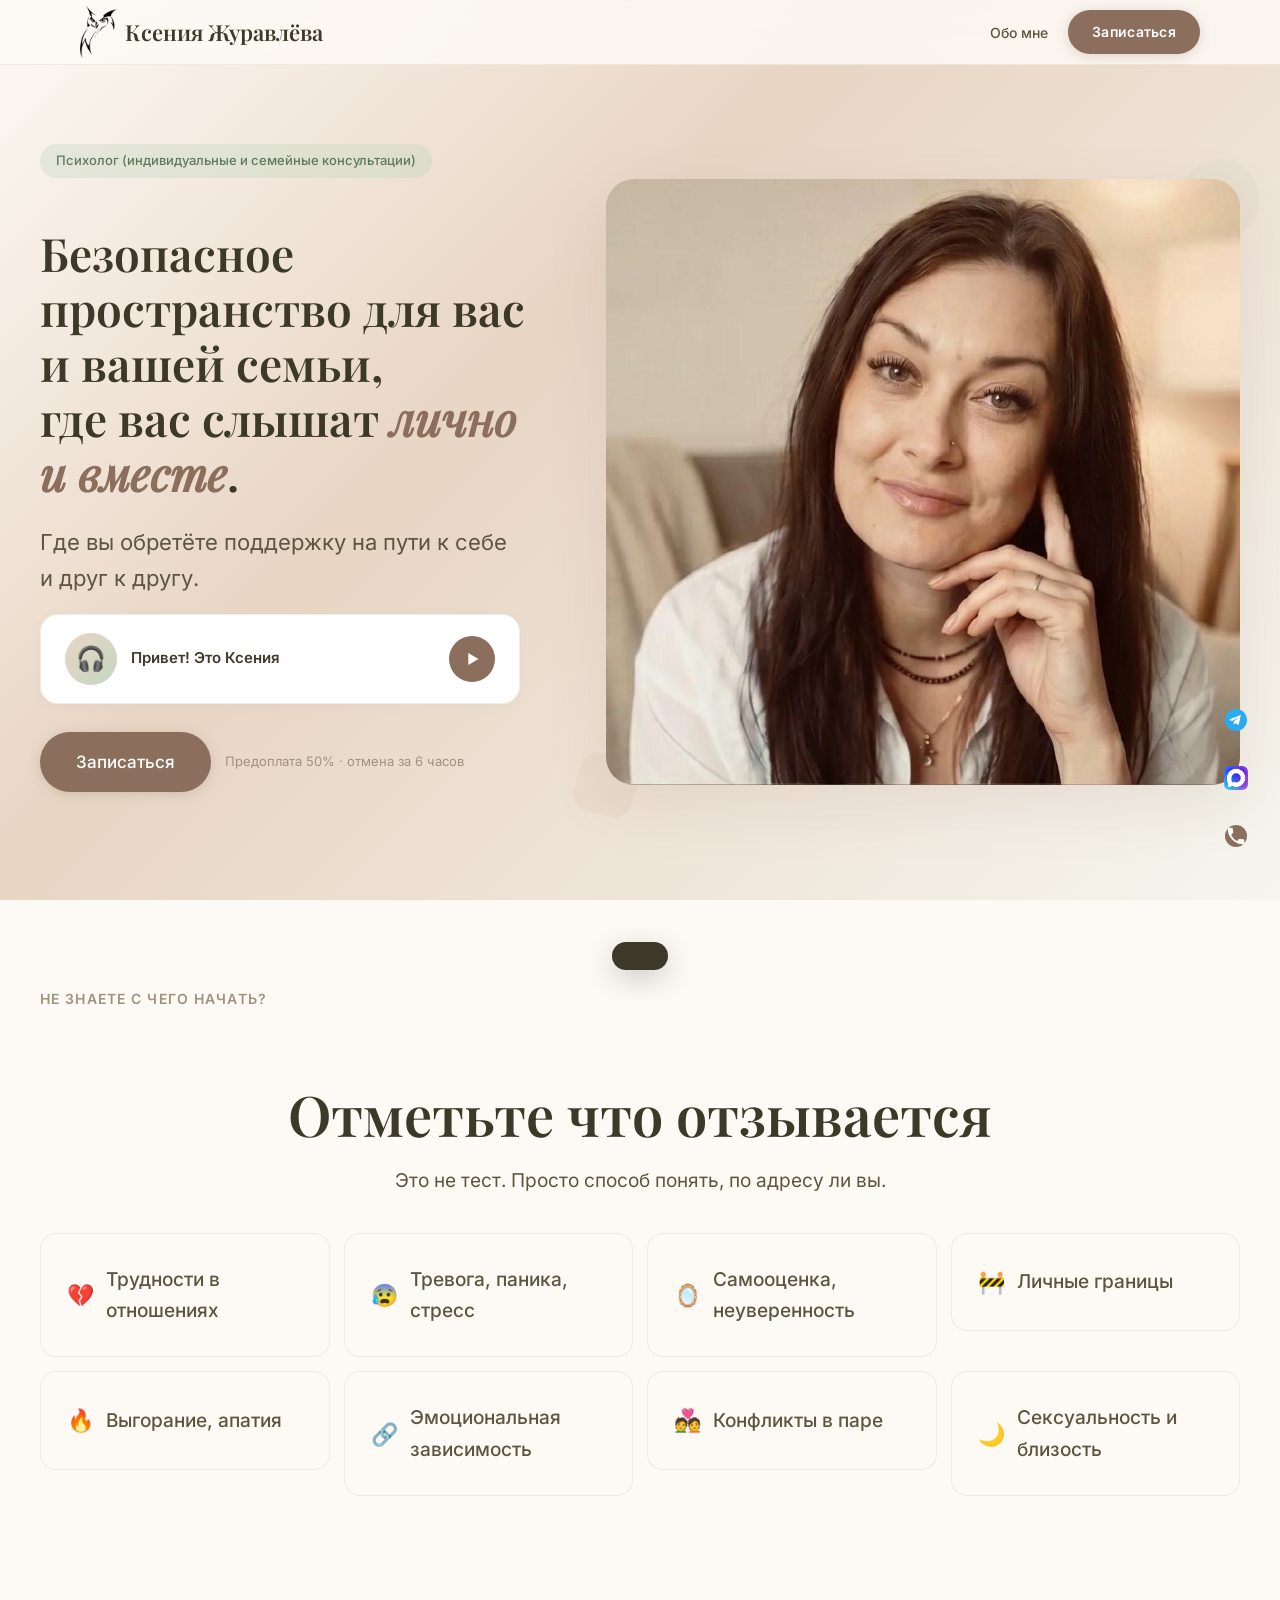
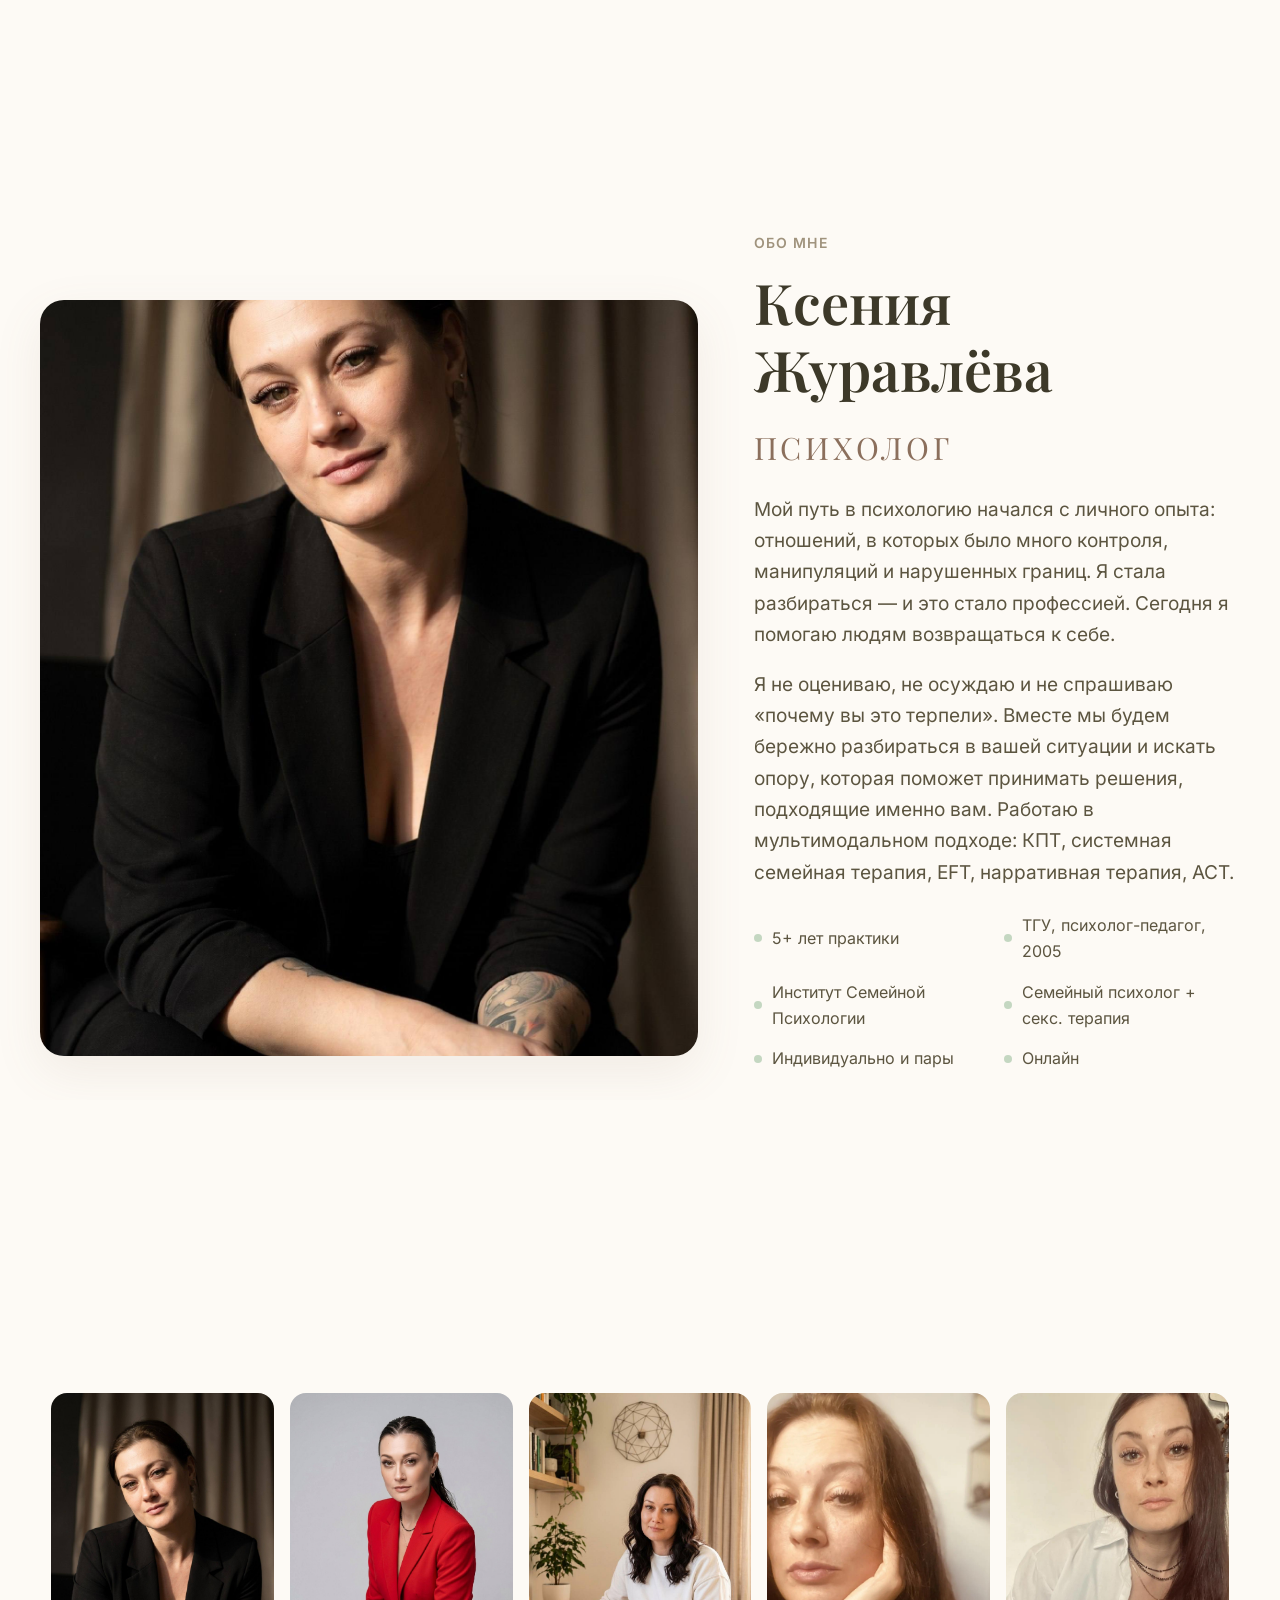
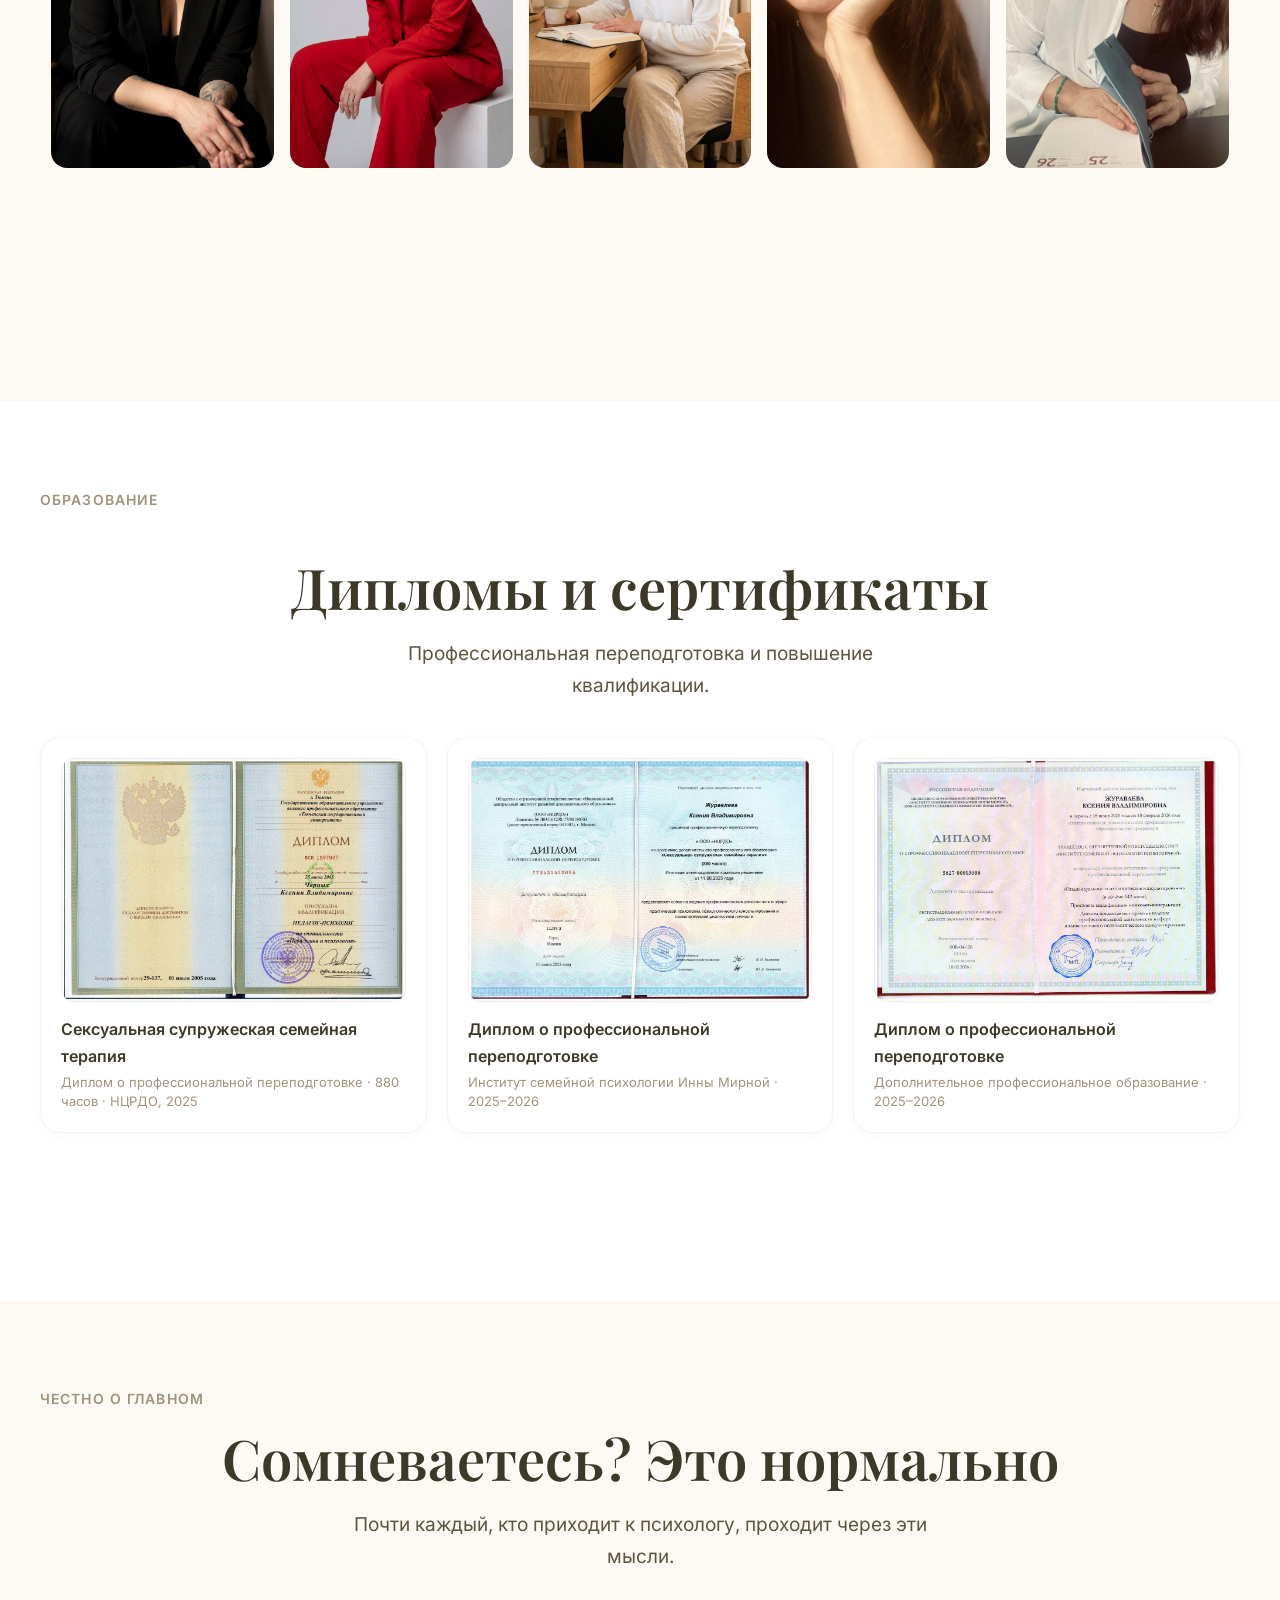
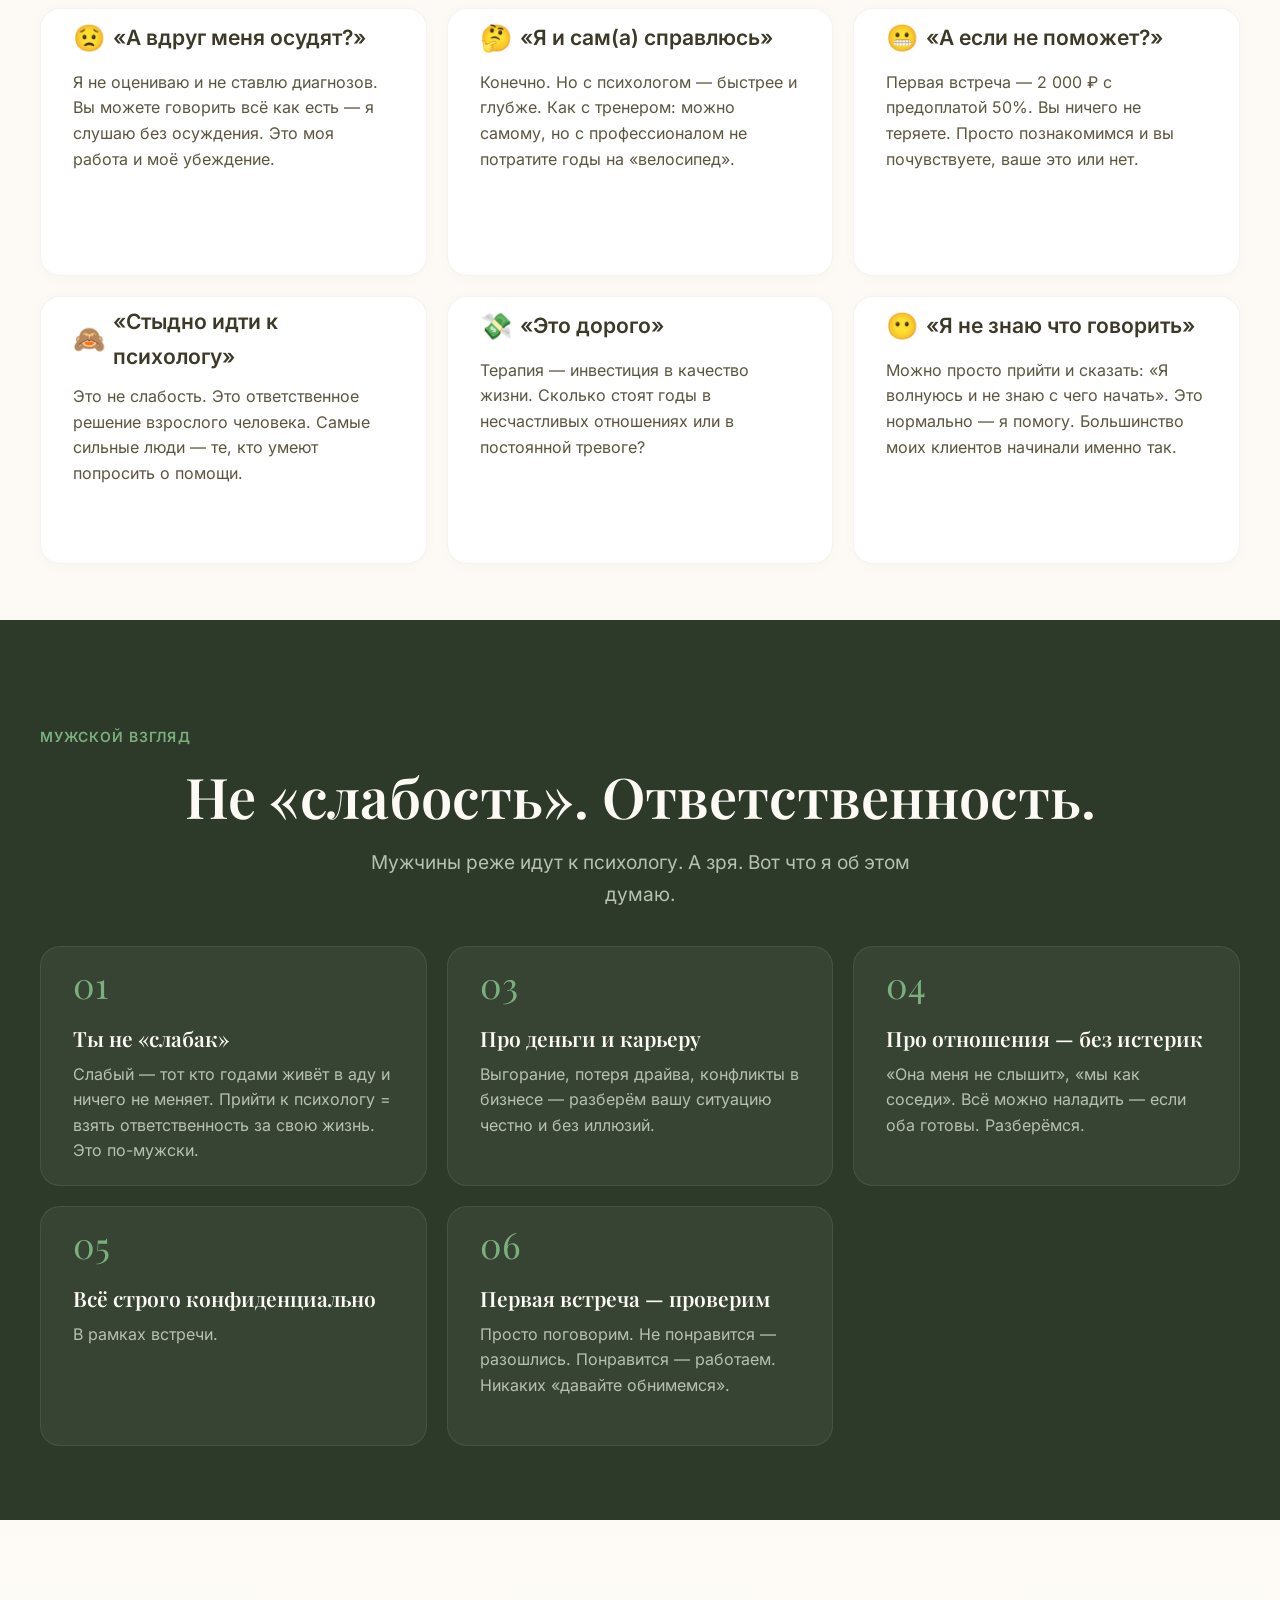
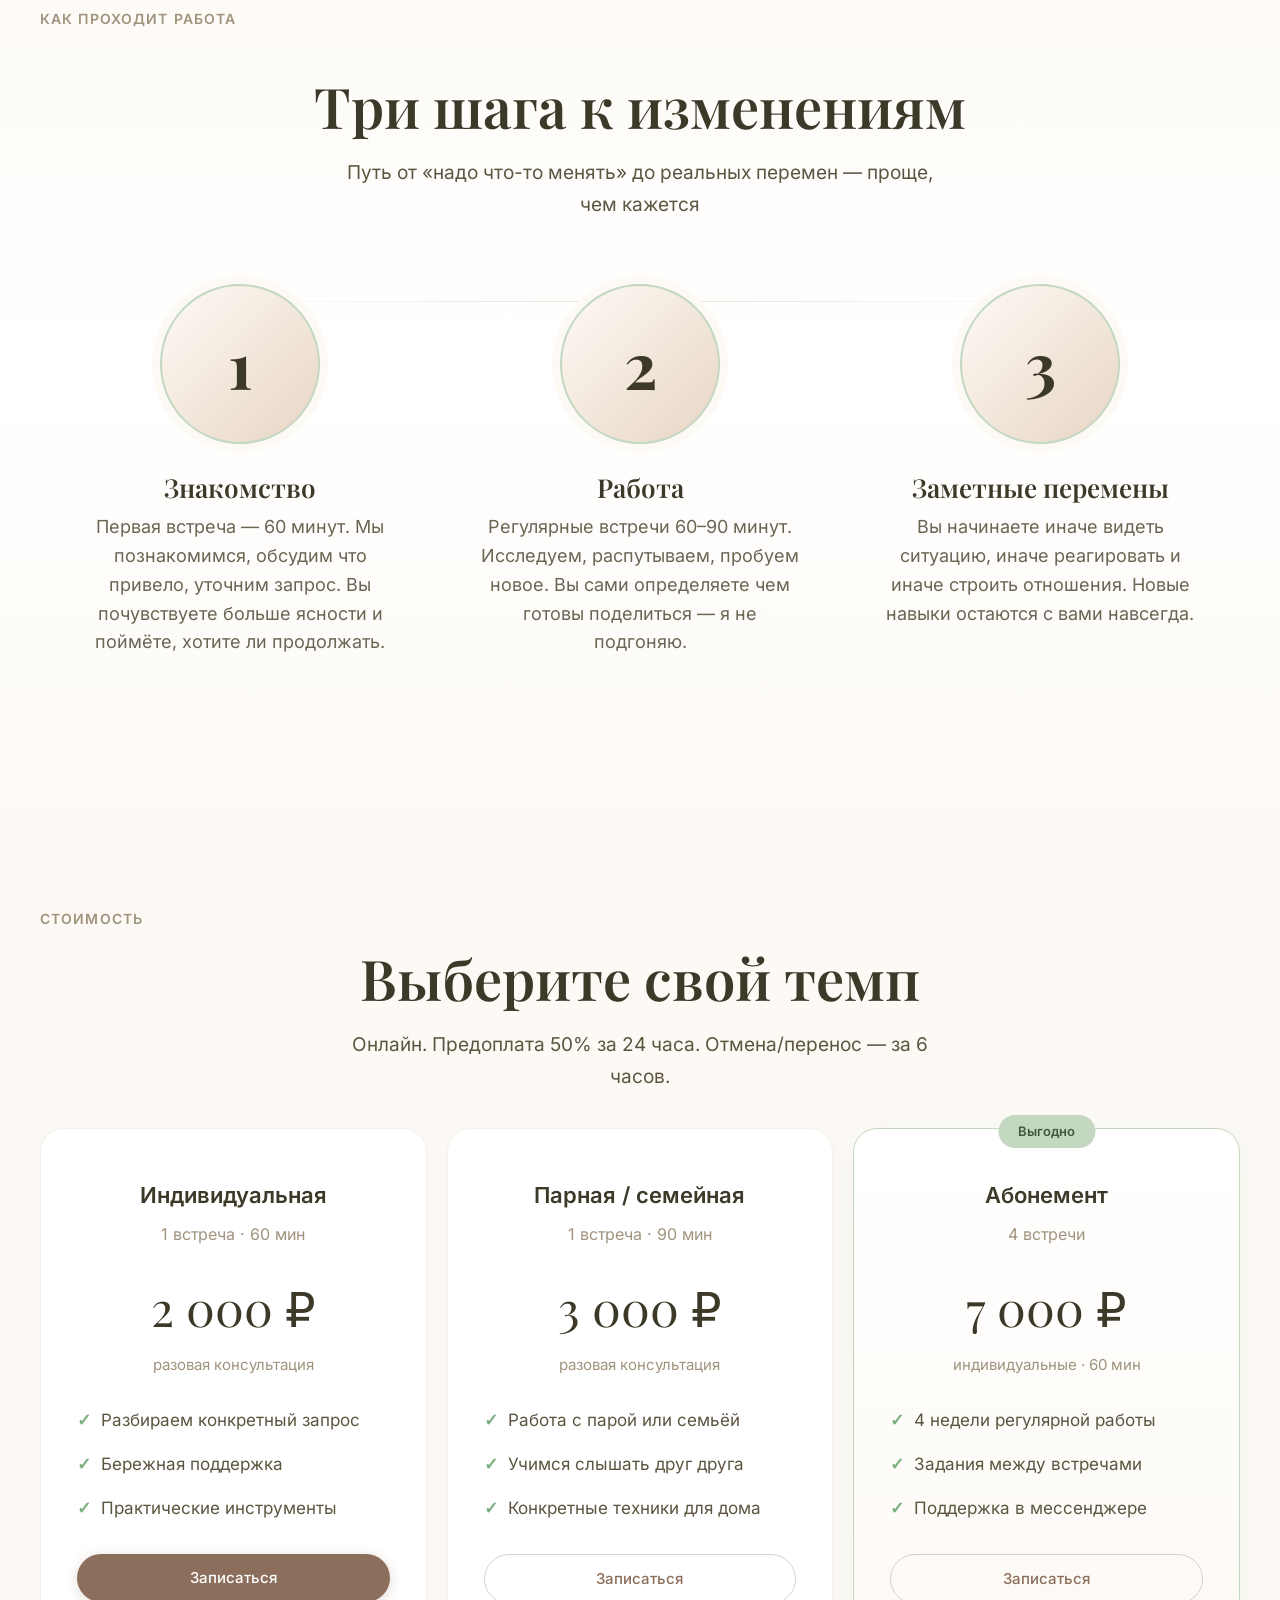
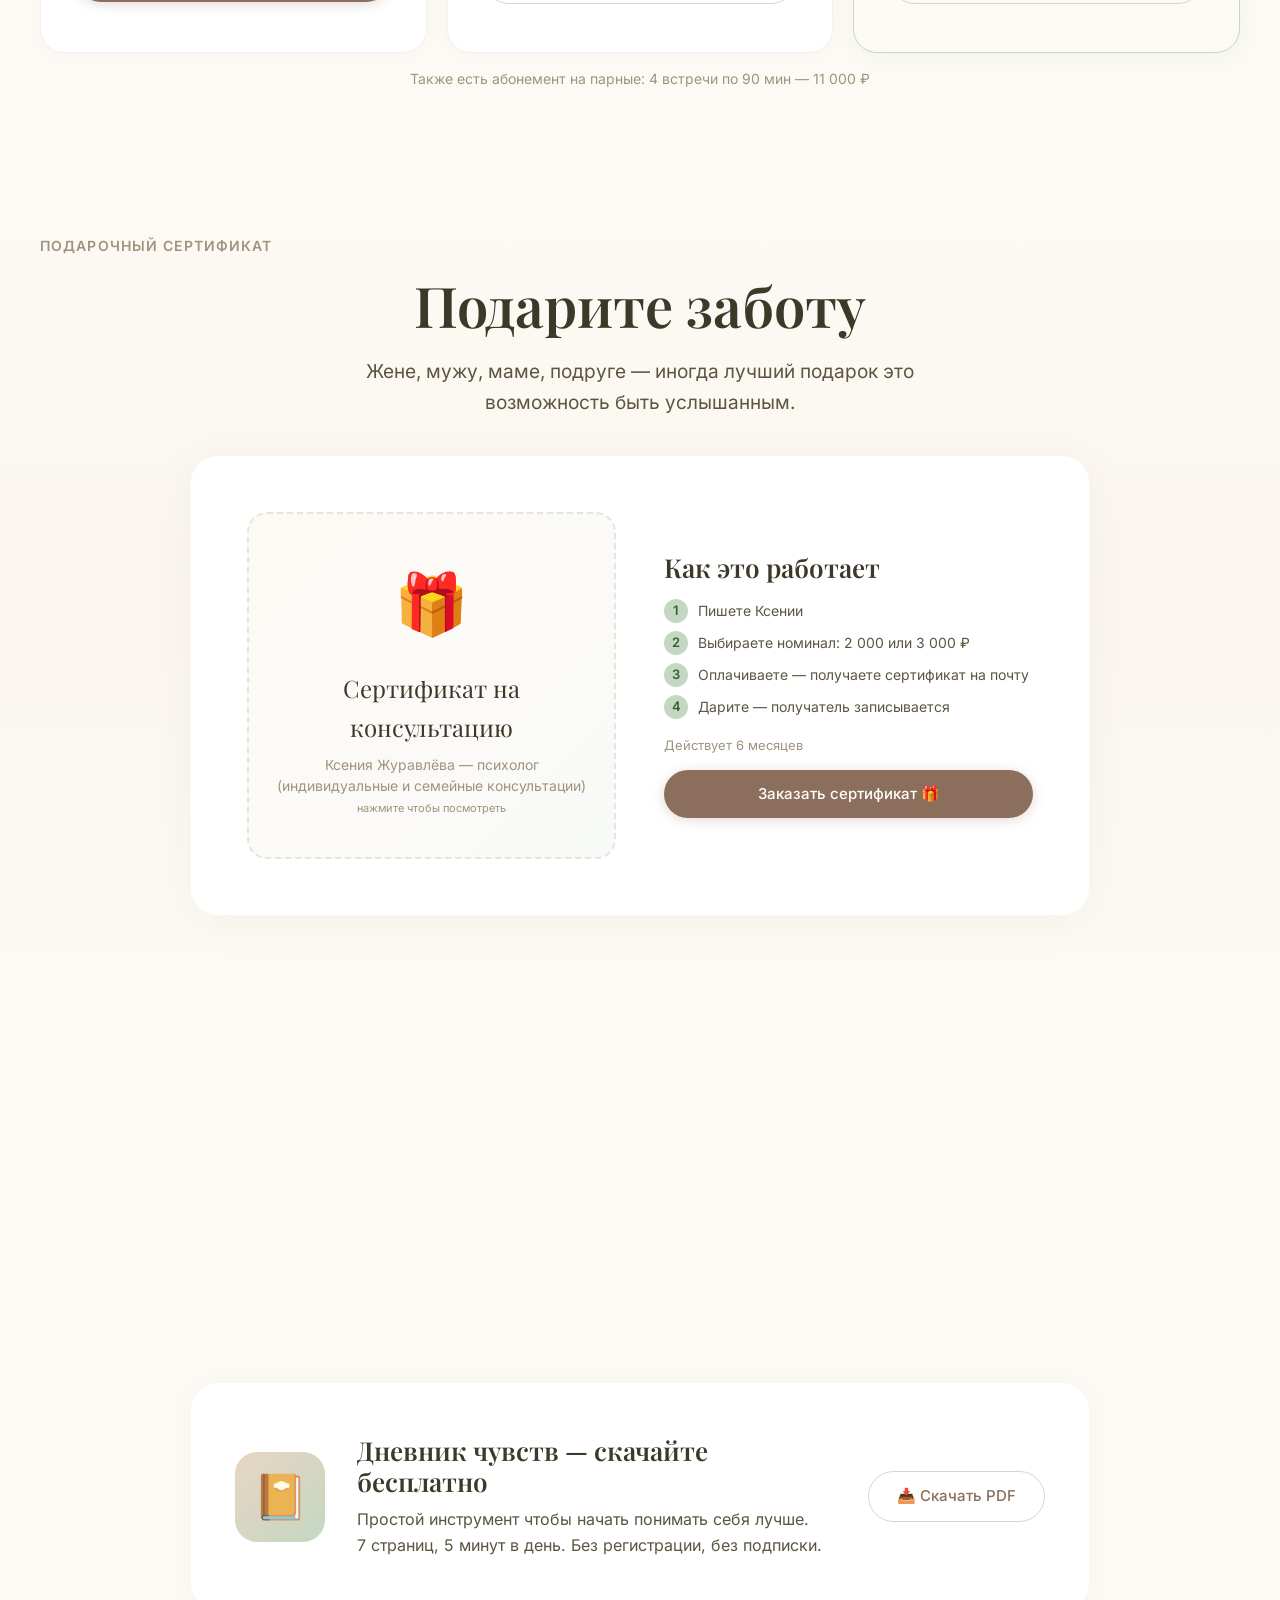
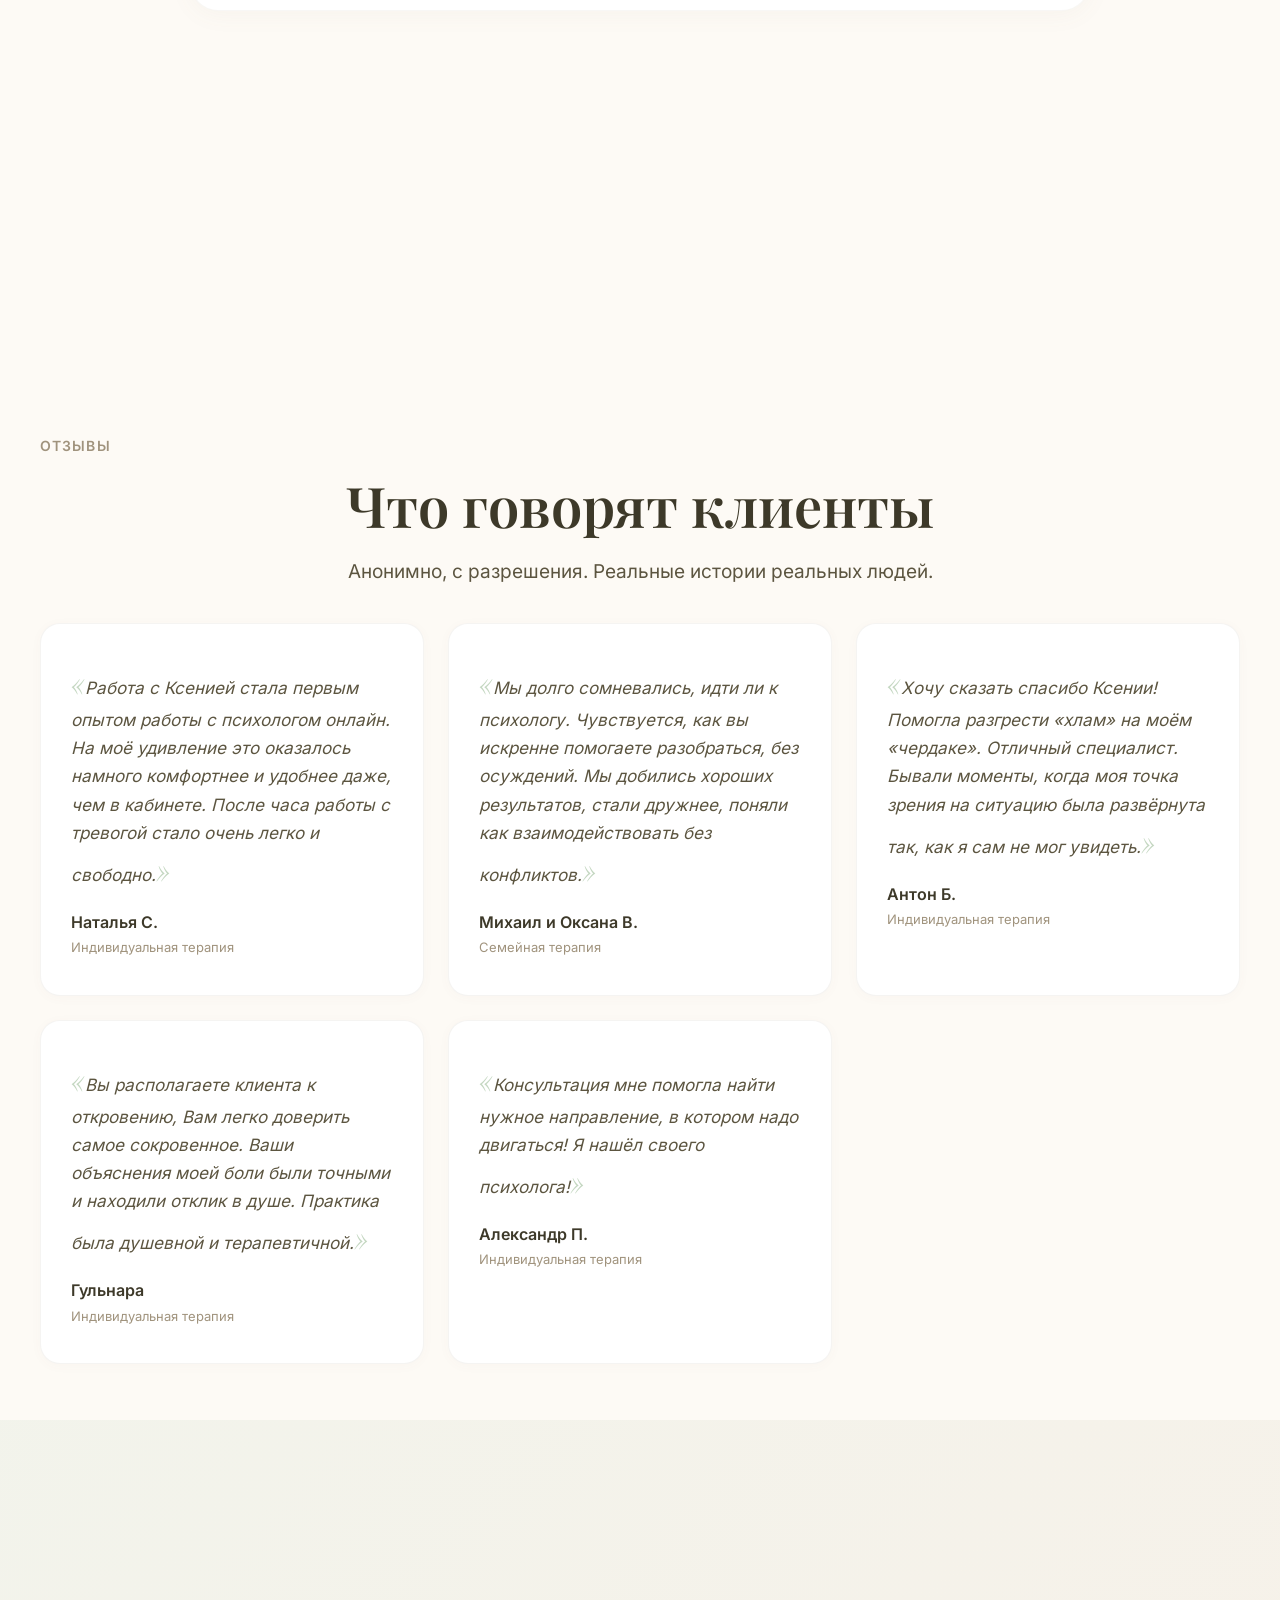
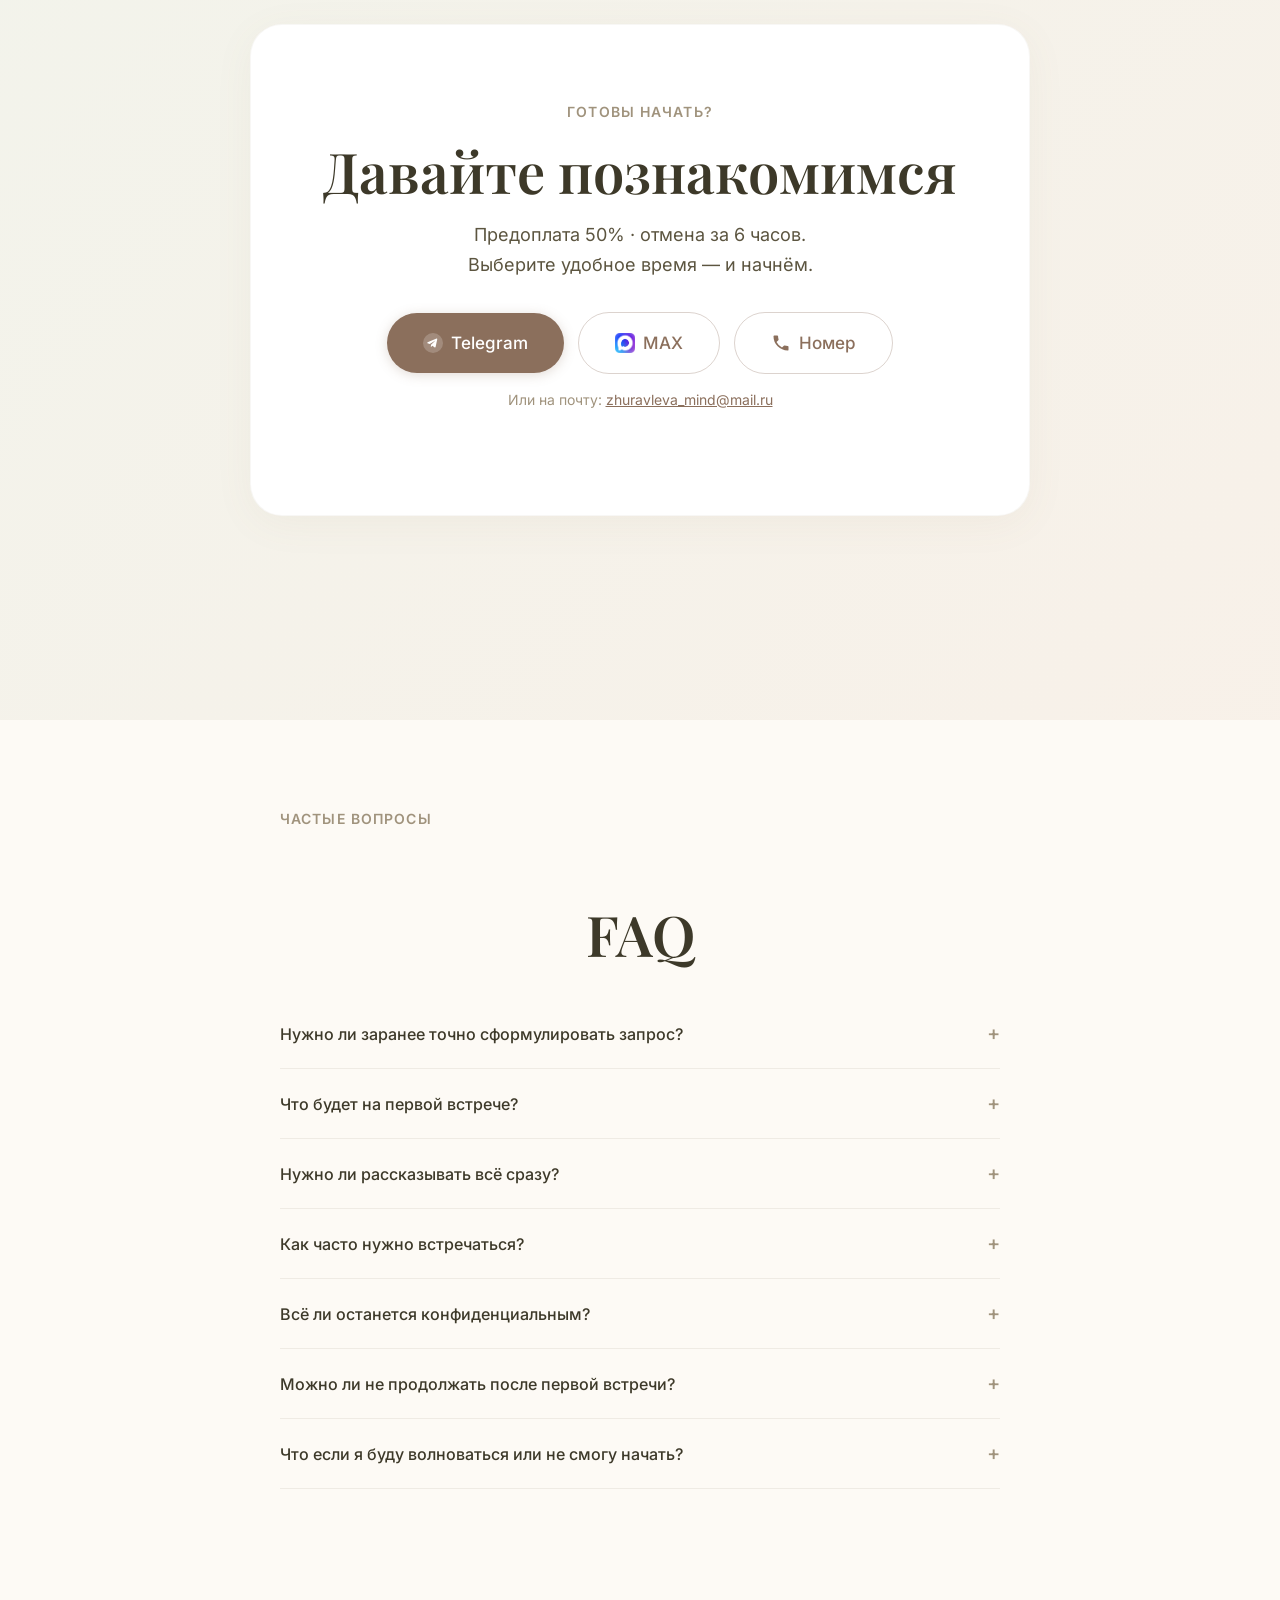
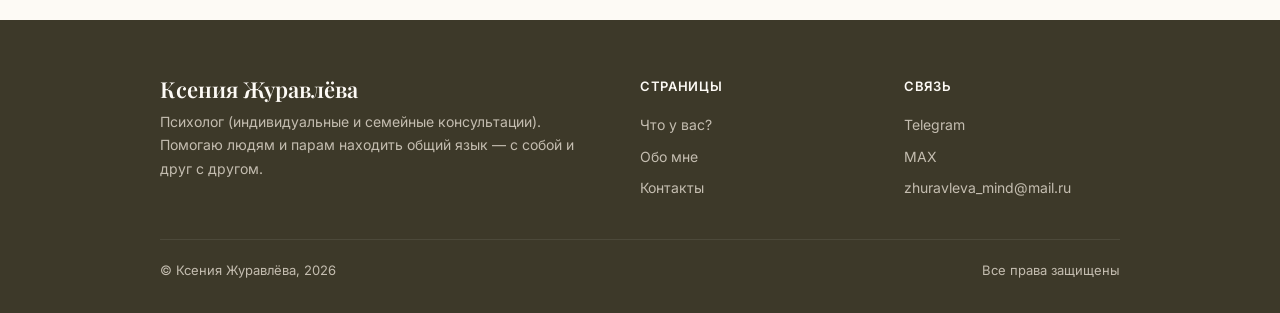
==== index.html @ eb0f3cd0 "Мобилка: кнопки «Отметьте что отзывается» крупнее Co-Authored-By: Claude <noreply@anthropic.com>" ====
<!DOCTYPE html>
<html lang="ru">
<head>
<meta charset="UTF-8">
<meta name="viewport" content="width=device-width, initial-scale=1.0">
<meta http-equiv="Cache-Control" content="no-cache, no-store, must-revalidate">
<title>Ксения Журавлёва — психолог (индивидуальные и семейные консультации)</title>
<meta name="description" content="Психолог Ксения Журавлёва. Индивидуальные и семейные консультации онлайн: отношения, тревога, самооценка, выгорание. Первая встреча — 2 000 ₽.">
<link rel="icon" type="image/png" href="ksusha-logo.png">
<meta property="og:type" content="website">
<meta property="og:title" content="Ксения Журавлёва — психолог (индивидуальные и семейные консультации)">
<meta property="og:description" content="Безопасное пространство для вас и вашей семьи. Индивидуальные и семейные консультации онлайн.">
<meta property="og:image" content="https://ксенияжуравлёва.рф/ksusha-hero.jpg">
<meta property="og:url" content="https://ксенияжуравлёва.рф/">
<meta property="og:locale" content="ru_RU">
<link href="fonts/fonts-local.css" rel="stylesheet">
<style>
  *,*::before,*::after{box-sizing:border-box;margin:0;padding:0}
  html{scroll-behavior:smooth;scroll-snap-type:y mandatory}
  body{font-family:'Inter',-apple-system,sans-serif;font-weight:400;font-size:17px;line-height:1.65;color:#3D3929;background:#FDFAF5;-webkit-font-smoothing:antialiased}
  h1,h2,h3,.serif{font-family:'Playfair Display',Georgia,serif;font-weight:600;line-height:1.2}

  /* PALETTE: Cream #FDFAF5 | Sage #C4D7C1 | Peach #E8D5C4 | Clay #A0937D | Terracotta #8B6F5C | Ink #3D3929 */

  nav{position:fixed;top:0;left:0;right:0;z-index:100;background:rgba(253,250,245,0.85);backdrop-filter:blur(12px);border-bottom:1px solid rgba(160,147,125,0.15);padding:0 24px}
  .nav-inner{max-width:1120px;margin:0 auto;display:flex;align-items:center;height:64px}
  .nav-logo{font-family:'Playfair Display',serif;font-size:22px;font-weight:600;color:#3D3929;text-decoration:none;display:flex;align-items:center;gap:8px;flex-shrink:0}
  .nav-logo svg{width:26px;height:26px;flex-shrink:0}
  .nav-right{display:flex;align-items:center;gap:20px;margin-left:auto}
  .nav-links{display:flex;gap:20px;list-style:none;align-items:center}
  .nav-links a{text-decoration:none;color:#5C5540;font-size:14px;font-weight:450;transition:color 0.2s}
  .nav-links a:hover{color:#8B6F5C}
  .nav-links a.btn{color:#fff}.nav-links a.btn:hover{color:#fff}
  .burger{display:none;flex-direction:column;gap:5px;cursor:pointer;z-index:101;background:none;border:none;padding:8px}
  .burger span{display:block;width:24px;height:2px;background:#3D3929;border-radius:2px;transition:all 0.3s}
  .burger.active span:nth-child(1){transform:rotate(45deg) translate(5px,5px)}
  .burger.active span:nth-child(2){opacity:0}
  .burger.active span:nth-child(3){transform:rotate(-45deg) translate(5px,-5px)}

  .btn{display:inline-flex;align-items:center;justify-content:center;padding:12px 28px;border-radius:999px;font-family:'Inter',sans-serif;font-size:15px;font-weight:500;text-decoration:none;cursor:pointer;transition:all 0.25s;border:none;white-space:nowrap}
  .btn-primary{background:#8B6F5C;color:#fff;box-shadow:0 2px 12px rgba(139,111,92,0.25)}
  .btn-primary:hover{background:#7A5F4D;transform:translateY(-1px);box-shadow:0 4px 20px rgba(139,111,92,0.35)}
  .btn-outline{background:transparent;color:#8B6F5C;border:1.5px solid rgba(139,111,92,0.3)}
  .btn-outline:hover{background:rgba(139,111,92,0.06);border-color:#8B6F5C}
  .btn-large{padding:16px 36px;font-size:17px;border-radius:999px}

  /* === EVERY SECTION = FULL SCREEN === */
  section{height:100vh;padding:48px 40px;display:flex;flex-direction:column;justify-content:center;overflow:hidden;scroll-snap-align:start}
  .section--top{justify-content:flex-start;padding-top:80px}
  .container{max-width:1200px;margin:0 auto;width:100%}
  .section-label{display:inline-block;font-size:14px;font-weight:600;text-transform:uppercase;letter-spacing:0.08em;color:#A0937D;margin-bottom:14px}
  .section-title{font-size:clamp(34px,6vw,56px);color:#3D3929;margin-bottom:18px}
  .section-subtitle{font-size:19px;color:#5C5540;max-width:600px;margin-bottom:36px}

  /* секции с шапкой сверху потоком, как «Мужской взгляд» */
  .men-layout{height:auto;min-height:100vh;justify-content:flex-start;padding:84px 40px 56px}
  .gallery-section{height:auto;min-height:100vh;padding:88px 0 28px}

  /* === HERO === */
  .hero{height:100vh;display:flex;align-items:center;padding-top:64px;padding-bottom:0;background:linear-gradient(135deg,#FDFAF5 0%,#E8D5C4 40%,#C4D7C120 100%)}
  .hero .container{display:grid;grid-template-columns:0.9fr 1.1fr;column-gap:48px;align-items:center}
  .hero-text{grid-column:1;grid-row:1}
  .hero-image{grid-column:2;grid-row:1/span 2}
  .hero-bottom{grid-column:1;grid-row:2}
  .hero-badge{display:inline-block;position:relative;top:-28px;padding:6px 16px;background:rgba(196,215,193,0.4);border-radius:999px;font-size:13px;font-weight:500;color:#5C7A5E;margin-bottom:20px}
  .hero h1{font-size:clamp(30px,4.2vw,46px);color:#3D3929;margin-bottom:24px}
  .hero h1 em{font-style:italic;color:#8B6F5C}
  .hero p.subtitle{font-size:22px;color:#5C5540;margin-bottom:18px;max-width:500px;line-height:1.6}

  /* VOICE */
  .voice-block{display:flex;align-items:center;gap:14px;margin-bottom:28px;padding:18px 24px;background:#fff;border-radius:18px;border:1px solid rgba(160,147,125,0.15);box-shadow:0 2px 12px rgba(139,111,92,0.04);max-width:480px;cursor:pointer;transition:all 0.25s}
  .voice-block:hover{box-shadow:0 6px 24px rgba(139,111,92,0.10)}
  .voice-block.playing{background:#FDFAF5;border-color:#C4D7C1;box-shadow:0 4px 20px rgba(196,215,193,0.25)}
  .voice-avatar{width:52px;height:52px;border-radius:50%;background:linear-gradient(135deg,#E8D5C4,#C4D7C1);display:flex;align-items:center;justify-content:center;font-size:24px;flex-shrink:0}
  .voice-info{flex:1}.voice-label{font-size:15px;font-weight:600;color:#3D3929}.voice-hint{font-size:13px;color:#A0937D}
  .voice-play-btn{width:46px;height:46px;border-radius:50%;background:#8B6F5C;color:#fff;display:flex;align-items:center;justify-content:center;font-size:18px;flex-shrink:0}
  .voice-block.playing .voice-play-btn{background:#5C7A5E;animation:pulse-ring 1.8s infinite}
  @keyframes pulse-ring{0%{box-shadow:0 0 0 0 rgba(139,111,92,0.3)}70%{box-shadow:0 0 0 12px rgba(139,111,92,0)}100%{box-shadow:0 0 0 0 rgba(139,111,92,0)}}

  .hero-actions{display:flex;gap:14px;flex-wrap:wrap;align-items:center}
  .hero-actions .hint{font-size:13px;color:#A0937D}
  .hero-image{position:relative}
  .hero-image .photo-frame{width:100%;border-radius:28px;overflow:hidden;box-shadow:0 20px 60px rgba(139,111,92,0.12)}
  .hero-decoration{position:absolute;top:-20px;right:-20px;width:80px;height:80px;border-radius:50%;background:rgba(196,215,193,0.3);z-index:-1}
  .hero-decoration2{position:absolute;bottom:-30px;left:-30px;width:60px;height:60px;border-radius:18px;background:rgba(232,213,196,0.5);z-index:-1;transform:rotate(15deg)}

  /* === COMPASS === */
  .compass-section{height:auto;min-height:100vh;padding:56px 40px;background:#fff;border-top:1px solid rgba(160,147,125,0.08);border-bottom:1px solid rgba(160,147,125,0.08)}
  .compass-grid{display:grid;grid-template-columns:repeat(4,1fr);gap:14px}
  .compass-item{position:relative}
  .compass-item input{position:absolute;opacity:0;pointer-events:none}
  .compass-item label{display:flex;align-items:center;gap:12px;padding:30px 26px;background:#FDFAF5;border:1.5px solid rgba(160,147,125,0.15);border-radius:16px;cursor:pointer;transition:all 0.25s;font-size:19px;font-weight:450;color:#5C5540;user-select:none}
  .compass-item label:hover{border-color:#C4D7C1;transform:translateY(-2px)}
  .compass-item input:checked+label{background:rgba(196,215,193,0.25);border-color:#C4D7C1;color:#3D3929;font-weight:500;box-shadow:0 4px 16px rgba(196,215,193,0.2)}
  .compass-item .emoji{font-size:22px;flex-shrink:0}
  .compass-result{display:none;margin-top:24px;padding:28px;background:linear-gradient(135deg,rgba(196,215,193,0.2),rgba(232,213,196,0.2));border-radius:20px;text-align:center;border:1px solid rgba(160,147,125,0.12)}
  .compass-result.visible{display:block;animation:fadeIn 0.5s}
  .compass-result h3{font-size:22px;margin-bottom:12px;color:#3D3929}
  .compass-result p{color:#5C5540;margin-bottom:20px;font-size:16px}
  @keyframes fadeIn{from{opacity:0;transform:translateY(12px)}to{opacity:1;transform:translateY(0)}}

  /* === LETTER === */
  .letter-section{background:linear-gradient(180deg,#FDFAF5,#E8D5C430,#FDFAF5);height:auto;min-height:100vh;padding:64px 24px}
  .letter-card{background:#fff;border-radius:28px;padding:56px;box-shadow:0 8px 40px rgba(139,111,92,0.06);border:1px solid rgba(160,147,125,0.08);max-width:820px;margin:0 auto}
  .letter-card textarea{width:100%;height:200px;max-height:260px;padding:24px;border:1.5px solid rgba(160,147,125,0.2);border-radius:16px;font-family:'Inter',sans-serif;font-size:18px;line-height:1.6;resize:none;background:#FDFAF5;color:#3D3929;transition:border-color 0.25s}
  .letter-card textarea:focus{outline:none;border-color:#C4D7C1;box-shadow:0 0 0 4px rgba(196,215,193,0.15)}
  .letter-card textarea::placeholder{color:#A0937D}
  .letter-meta{display:flex;gap:16px;margin-top:16px;flex-wrap:wrap}
  .letter-meta input{padding:16px 20px;border:1.5px solid rgba(160,147,125,0.2);border-radius:12px;font-family:'Inter',sans-serif;font-size:17px;background:#FDFAF5;color:#3D3929;flex:1;min-width:160px}
  .letter-meta input:focus{outline:none;border-color:#C4D7C1;box-shadow:0 0 0 4px rgba(196,215,193,0.15)}
  .letter-submit{display:flex;align-items:center;gap:14px;margin-top:20px;flex-wrap:wrap}
  .letter-guarantee{font-size:13px;color:#A0937D;display:flex;align-items:center;gap:6px}

  /* === DOUBTS === */
  .doubts-grid{display:grid;grid-template-columns:repeat(3,1fr);gap:20px}
  .doubt-card{background:#fff;border-radius:20px;padding:8px 32px 36px;height:268px;overflow:hidden;border:1px solid rgba(160,147,125,0.10);box-shadow:0 2px 12px rgba(139,111,92,0.03);transition:all 0.3s}
  .doubt-card:hover{transform:translateY(-3px);box-shadow:0 8px 30px rgba(139,111,92,0.06)}
  .doubt-card .fear{font-size:21px;font-weight:600;color:#3D3929;margin-bottom:10px;display:flex;align-items:center;gap:8px}
  .doubt-card .fear .icon{font-size:26px}
  .doubt-card .answer{font-size:16px;color:#5C5540;line-height:1.6;padding-left:0}

  /* === DOCS === */
  .docs-grid{display:grid;grid-template-columns:repeat(3,1fr);gap:20px}
  .doc-card{background:#fff;border-radius:20px;padding:20px;border:1px solid rgba(160,147,125,0.10);box-shadow:0 2px 12px rgba(139,111,92,0.03);text-decoration:none;color:inherit;display:flex;flex-direction:column;transition:all 0.3s}
  .doc-card:hover{transform:translateY(-3px);box-shadow:0 8px 30px rgba(139,111,92,0.08)}
  .doc-card img{width:100%;height:auto;border-radius:12px;border:1px solid rgba(160,147,125,0.15);margin-bottom:14px}
  .doc-card .doc-name{font-weight:600;color:#3D3929;font-size:16px;margin-bottom:4px}
  .doc-card .doc-sub{font-size:13px;color:#A0937D;line-height:1.5}

  /* === GALLERY === */
  .gallery{display:grid;grid-template-columns:repeat(5,1fr);gap:16px;align-items:center}
  .gallery img{width:auto;max-width:100%;height:clamp(180px,calc((100vh - 150px)/2),420px);aspect-ratio:3/4;object-fit:cover;border-radius:16px;transition:transform 0.3s;margin:0 auto;display:block}
  .gallery img:hover{transform:scale(1.03)}

  /* === GIFT === */
  .gift-card{display:grid;grid-template-columns:auto 1fr auto;gap:32px;align-items:center;background:#fff;border-radius:28px;padding:52px 44px;box-shadow:0 4px 24px rgba(139,111,92,0.05);border:1px solid rgba(160,147,125,0.08);max-width:900px;margin:0 auto}
  .gift-icon{width:90px;height:90px;border-radius:22px;background:linear-gradient(135deg,#E8D5C4,#C4D7C1);display:flex;align-items:center;justify-content:center;font-size:44px}
  .gift-text h3{font-size:26px;margin-bottom:10px;color:#3D3929}
  .gift-text p{font-size:16px;color:#5C5540;line-height:1.6}

  /* === MEN === */
  .men-section{height:auto;min-height:100vh;padding:84px 40px 56px;background:#2D3A2A;color:#D4D1C8}
  .men-section .section-label{color:#7BAF7E}
  .men-section .section-title{color:#FDFAF5}
  .men-section .section-subtitle{color:#B8C0B0}
  .men-grid{display:grid;grid-template-columns:repeat(3,1fr);gap:20px}
  .men-card{background:rgba(255,255,255,0.05);border-radius:20px;padding:8px 32px 36px;height:240px;overflow:hidden;border:1px solid rgba(255,255,255,0.08);transition:all 0.3s}
  .men-card:hover{transform:translateY(-3px);background:rgba(255,255,255,0.08)}
  .men-card .num{font-family:'Playfair Display',serif;font-size:36px;color:#7BAF7E;margin-bottom:12px}
  .men-card h3{font-size:21px;color:#FDFAF5;margin-bottom:10px}
  .men-card p{font-size:16px;color:#B8C0B0;line-height:1.6}

  /* === PACKAGES === */
  .pricing-grid{display:grid;grid-template-columns:repeat(auto-fit,minmax(250px,1fr));gap:20px}
  .pricing-card{background:#fff;border-radius:24px;padding:48px 36px;border:1px solid rgba(160,147,125,0.12);box-shadow:0 2px 16px rgba(139,111,92,0.04);text-align:center;position:relative;transition:all 0.3s}
  .pricing-card:hover{transform:translateY(-4px);box-shadow:0 12px 40px rgba(139,111,92,0.08)}
  .pricing-card.featured{border-color:#C4D7C1;box-shadow:0 4px 24px rgba(196,215,193,0.2);background:linear-gradient(180deg,#fff,#FDFAF5)}
  .pricing-card.featured::before{content:'Выгодно';position:absolute;top:-14px;left:50%;transform:translateX(-50%);background:#C4D7C1;color:#3D5A3E;padding:6px 20px;border-radius:999px;font-size:13px;font-weight:600}
  .pricing-name{font-size:22px;font-weight:600;color:#3D3929;margin-bottom:8px}
  .pricing-sessions{font-size:16px;color:#A0937D;margin-bottom:20px}
  .pricing-price{font-family:'Playfair Display',serif;font-size:48px;color:#3D3929;margin-bottom:6px}
  .pricing-per{font-size:15px;color:#A0937D;margin-bottom:20px}
  .pricing-features{list-style:none;text-align:left;margin-bottom:24px}
  .pricing-features li{font-size:17px;color:#5C5540;padding:8px 0;display:flex;align-items:center;gap:10px}
  .pricing-features li::before{content:'✓';color:#7BAF7E;font-weight:700}

  /* === ABOUT === */
  .about-grid{display:grid;grid-template-columns:1.15fr 0.85fr;gap:56px;align-items:center}
  .about-photo{width:100%;max-height:84vh;aspect-ratio:1/2;margin-top:56px;border-radius:24px;overflow:hidden;box-shadow:0 16px 48px rgba(139,111,92,0.10)}
  .about-photo img{width:100%;height:100%;object-fit:cover}
  .about-text h2{margin-bottom:24px}
  .about-text p{color:#5C5540;margin-bottom:18px;font-size:19px;line-height:1.65}
  .about-highlights{display:grid;grid-template-columns:1fr 1fr;gap:14px;margin-top:24px}
  .about-highlight{display:flex;align-items:center;gap:10px;font-size:16px;color:#5C5540}
  .about-highlight .dot{width:8px;height:8px;border-radius:50%;background:#C4D7C1;flex-shrink:0}

  /* === PROCESS === */
  .process-steps{display:grid;grid-template-columns:repeat(3,1fr);gap:0;position:relative}
  .process-steps::before{content:'';position:absolute;top:45px;left:16%;right:16%;height:1px;background:linear-gradient(90deg,transparent,rgba(160,147,125,0.3),transparent);z-index:0}
  .step{text-align:center;padding:0 20px;position:relative;z-index:1}
  .step-number{width:160px;height:160px;border-radius:50%;background:linear-gradient(135deg,#FDFAF5,#E8D5C4);border:2px solid #C4D7C1;color:#3D3929;font-family:'Playfair Display',serif;font-size:64px;font-weight:700;display:grid;place-items:center;margin:28px auto 28px;line-height:1;box-shadow:0 0 0 8px #FDFAF5}
  .step h3{font-size:26px;color:#3D3929;margin-bottom:10px}
  .step p{font-size:18px;color:#6B6553;line-height:1.6;max-width:320px;margin:0 auto}

  /* === TESTIMONIALS === */
  .testimonials-grid{display:grid;grid-template-columns:repeat(auto-fill,minmax(320px,1fr));gap:24px}
  .testimonial{background:#fff;border-radius:20px;padding:36px 30px;border:1px solid rgba(160,147,125,0.10);box-shadow:0 2px 12px rgba(139,111,92,0.03)}
  .testimonial .quote{font-size:17px;color:#5C5540;line-height:1.65;margin-bottom:16px;font-style:italic}
  .testimonial .quote::before{content:'«';color:#C4D7C1;font-size:28px;font-family:'Playfair Display',serif}
  .testimonial .quote::after{content:'»';color:#C4D7C1;font-size:28px;font-family:'Playfair Display',serif}
  .testimonial .author{font-size:16px;font-weight:600;color:#3D3929}
  .testimonial .tag{font-size:13px;color:#A0937D;margin-top:2px}

  /* === CERTIFICATE === */
  .cert-card{display:grid;grid-template-columns:1fr 1fr;gap:48px;align-items:stretch;background:#fff;border-radius:28px;padding:56px;box-shadow:0 8px 40px rgba(139,111,92,0.06);border:1px solid rgba(160,147,125,0.08);max-width:900px;margin:0 auto}
  .cert-preview{display:flex;flex-direction:column;align-items:center;justify-content:center;text-align:center;padding:40px 24px;background:linear-gradient(135deg,#FDFAF5,#E8D5C420,#C4D7C120);border-radius:20px;border:2px dashed rgba(196,215,193,0.5);min-height:100%}
  .cert-preview .cert-icon{font-size:60px;margin-bottom:16px}
  .cert-preview .cert-title{font-family:'Playfair Display',serif;font-size:24px;color:#3D3929;margin-bottom:6px}
  .cert-preview .cert-sub{font-size:14px;color:#A0937D;line-height:1.5}
  .cert-info{display:flex;flex-direction:column;justify-content:center}
  .cert-info h2{font-size:26px;margin-bottom:16px;color:#3D3929}
  .cert-info p{color:#5C5540;font-size:16px;line-height:1.6}

  /* === CTA === */
  .cta-section{height:auto;min-height:100vh;padding:64px 24px;background:linear-gradient(135deg,#C4D7C130,#E8D5C440)}
  .cta-card{text-align:center;background:#fff;border-radius:32px;padding:72px 48px;box-shadow:0 8px 40px rgba(139,111,92,0.06);border:1px solid rgba(160,147,125,0.08);max-width:780px;margin:0 auto}
  .cta-card h2{margin-bottom:16px}
  .cta-card p{color:#5C5540;margin-bottom:32px;font-size:18px}
  .cta-buttons{display:flex;gap:14px;justify-content:center;flex-wrap:wrap;align-items:center}

  /* === FOOTER === */
  footer{background:#3D3929;color:#C4BDB0;padding:56px 24px 32px;font-size:14px}
  footer .container{max-width:960px;margin:0 auto}
  .footer-grid{display:grid;grid-template-columns:2fr 1fr 1fr;gap:48px;margin-bottom:40px}
  .footer-brand h3{font-family:'Playfair Display',serif;font-size:22px;color:#FDFAF5;margin-bottom:8px}
  footer a{color:#C4BDB0;text-decoration:none;transition:color 0.2s}
  footer a:hover{color:#FDFAF5}
  .footer-links{list-style:none;display:flex;flex-direction:column;gap:8px}
  .footer-links h4{color:#FDFAF5;margin-bottom:8px;font-size:13px;text-transform:uppercase;letter-spacing:0.05em}
  .footer-bottom{border-top:1px solid rgba(255,255,255,0.08);padding-top:20px;display:flex;justify-content:space-between;flex-wrap:wrap;gap:12px;font-size:13px}

  /* === FAQ === */
  .faq-item{border-bottom:1px solid rgba(160,147,125,0.15);padding:18px 0}
  .faq-item summary{font-weight:500;font-size:16px;cursor:pointer;list-style:none;display:flex;justify-content:space-between;align-items:center;color:#3D3929}
  .faq-item summary::-webkit-details-marker{display:none}
  .faq-item summary::after{content:'+';font-size:20px;color:#A0937D}
  .faq-item[open] summary::after{content:'−'}
  .faq-item .answer{padding-top:8px;font-size:15px;color:#5C5540;line-height:1.6}

  /* === FLOATING === */
  .float-contacts{position:fixed;right:20px;bottom:40px;z-index:99;display:flex;flex-direction:column;gap:10px}
  .float-contacts a{display:flex;align-items:center;justify-content:center;width:48px;height:48px;border-radius:50%;background:transparent;transition:all 0.25s;text-decoration:none}
  .float-contacts a:hover{transform:scale(1.1)}
  .float-contacts svg{width:22px;height:22px}
  .float-bar{display:none}

  /* === TOAST === */
  .toast{position:fixed;bottom:30px;left:50%;transform:translateX(-50%) translateY(100px);background:#3D3929;color:#FDFAF5;padding:14px 28px;border-radius:999px;font-size:14px;font-weight:500;z-index:200;transition:transform 0.4s cubic-bezier(0.16,1,0.3,1);box-shadow:0 8px 30px rgba(0,0,0,0.2)}
  .toast.show{transform:translateX(-50%) translateY(0)}

  /* ===== SHORT SCREENS (<750px height) ===== */
  @media(max-height:750px){
    section{padding:40px 24px}
    .section-title{font-size:clamp(22px,3vw,30px);margin-bottom:10px}
    .section-subtitle{font-size:14px;margin-bottom:20px}
    .section-label{font-size:11px;margin-bottom:8px}
    .hero{padding-top:64px}.hero h1{font-size:clamp(24px,4vw,34px)}
    .hero p.subtitle{font-size:14px}.hero-badge{font-size:11px}
    .voice-block{padding:10px 14px;margin-bottom:16px}.voice-avatar{width:36px;height:36px;font-size:16px}.voice-play-btn{width:34px;height:34px;font-size:13px}
    .btn{padding:10px 20px;font-size:13px}.btn-large{padding:12px 28px;font-size:14px}
    .hero-image .photo-frame{border-radius:20px}
    .about-grid{gap:36px}.about-text p{font-size:13px;margin-bottom:6px}.about-highlight{font-size:12px}.about-highlights{margin-top:10px;gap:6px}
    .about-photo{max-height:55vh}
    .men-card{padding:16px 14px}.men-card h3{font-size:14px}.men-card p{font-size:12px}.men-card .num{font-size:22px;margin-bottom:4px}
    .men-grid{gap:10px}
    .compass-section{padding:40px 24px}.compass-grid{gap:8px}.compass-item label{font-size:13px;padding:12px 14px}.compass-item .emoji{font-size:18px}
    .pricing-card{padding:22px 20px}.pricing-price{font-size:28px}.pricing-name{font-size:16px}
    .pricing-features li{font-size:12px;padding:4px 0}
    .letter-section{padding:40px 24px}.letter-card{padding:28px 32px}.letter-card textarea{height:100px;max-height:130px;font-size:14px}
    .letter-meta input{padding:10px 14px;font-size:13px}.letter-meta{gap:10px;margin-top:10px}
    .cert-card{padding:28px 32px;gap:28px}.cert-preview{padding:24px 16px}
    .step-number{width:72px;height:72px;font-size:28px;margin-bottom:16px}.step h3{font-size:16px}.step p{font-size:13px}
    .testimonial{padding:16px 14px}.testimonial .quote{font-size:13px;margin-bottom:8px}
    .gift-card{padding:24px 20px;gap:16px}.gift-icon{width:56px;height:56px;font-size:28px}.gift-text h3{font-size:17px}.gift-text p{font-size:13px}
    .cta-section{padding:40px 24px}.cta-card{padding:36px 28px}
    .doubt-card{padding:16px 14px}.doubt-card .fear{font-size:14px}.doubt-card .answer{font-size:13px}
    .gallery{gap:10px}
    .faq-item{padding:12px 0}.faq-item summary{font-size:14px}.faq-item .answer{font-size:13px}
    footer{padding:36px 24px 20px}.footer-grid{gap:28px;margin-bottom:24px}.footer-brand h3{font-size:18px}
  }

  /* ===== MOBILE (max-width 768px) ===== */
  @media(max-width:768px){
    .burger{display:flex}
    .nav-links{display:none;position:fixed;top:64px;left:0;right:0;background:rgba(253,250,245,0.96);backdrop-filter:blur(12px);flex-direction:column;padding:24px;gap:16px;border-bottom:1px solid rgba(160,147,125,0.15);align-items:stretch}
    .nav-links.open{display:flex}
    .nav-links a{font-size:16px;padding:8px 0}
    .nav-links .btn{text-align:center;padding:12px 20px}
    body{padding-bottom:60px}
    section{height:auto;min-height:100vh;padding:84px 20px 48px;overflow-y:visible;justify-content:flex-start}
    .hero{height:auto;min-height:100vh;align-items:flex-start;padding-top:68px}
    .hero .container{grid-template-columns:1fr;gap:32px;text-align:center}
    .hero-text{grid-column:1;grid-row:auto}
    .hero-image{grid-column:1;grid-row:auto}
    .hero-bottom{grid-column:1;grid-row:auto}
    .hero h1{font-size:clamp(26px,6vw,36px)}
    .hero p.subtitle{margin:0 auto;font-size:15px}
    .hero-badge{top:0;margin-top:28px;margin-bottom:28px}
    .voice-block{margin:0 auto 20px;max-width:100%}
    .hero-actions{justify-content:center}
    .hero-image{max-width:100%;margin:0 auto}
    .hero-image .photo-frame{max-width:100%}
    .about-grid{grid-template-columns:1fr;gap:28px}
    .about-photo{max-width:320px;margin:0 auto;aspect-ratio:1/2;max-height:none}
    #about{padding-top:84px}
    .gallery-section{padding-top:84px}
    .about-text h2{font-size:26px}.about-text p{font-size:14px}
    .about-highlights{grid-template-columns:1fr}
    .process-steps{grid-template-columns:1fr;gap:28px}.process-steps::before{display:none}
    .step-number{width:72px;height:72px;font-size:30px;margin-bottom:14px;box-shadow:0 0 0 6px #FDFAF5}.step p{max-width:100%}
    .gift-card{grid-template-columns:1fr;text-align:center;gap:14px}
    .gift-icon{margin:0 auto}.gift-text h3{font-size:18px}
    .footer-grid{grid-template-columns:1fr;gap:24px}
    .testimonials-grid{grid-template-columns:1fr}
    .doubts-grid{grid-template-columns:1fr}
    .letter-meta{flex-direction:column}.letter-card{padding:28px 20px}.letter-card textarea{height:110px;font-size:14px}
    .cert-card{grid-template-columns:1fr;gap:24px;padding:24px 18px}.cert-preview{padding:24px 16px}
    .pricing-grid{grid-template-columns:1fr;max-width:380px;margin:0 auto}.pricing-card.featured{order:-1}
    .men-grid{grid-template-columns:1fr;gap:10px}
    .men-card{padding:18px 16px;height:auto}.men-card h3{font-size:15px}.men-card p{font-size:13px}
    .doubt-card{height:auto}
    .compass-grid{grid-template-columns:repeat(2,1fr);gap:8px}
    .compass-item label{font-size:15px;padding:16px 14px}.compass-item .emoji{font-size:20px}
    .section-title{font-size:clamp(24px,5vw,30px)}.section-subtitle{font-size:15px;max-width:100%}
    .gallery{grid-template-columns:repeat(3,1fr);gap:8px}
    .gallery img{width:100%;height:auto;max-height:none}
    .docs-grid{grid-template-columns:1fr;max-width:380px;margin:0 auto}
    .float-contacts{display:flex;right:16px;bottom:24px}
    .float-bar{display:none}
    .float-bar a{width:48px;height:48px;border-radius:50%;display:flex;align-items:center;justify-content:center;background:rgba(255,255,255,0.9);box-shadow:0 2px 12px rgba(61,57,41,0.15);text-decoration:none;color:#3D3929}
    .float-bar .btn-tg{color:#2AABEE}
    .float-bar .btn-max{color:#3D7BD9}
    .float-bar .btn-phone{color:#8B6F5C}
    .float-bar svg{width:20px;height:20px;flex-shrink:0}
    .float-bar img{width:22px;height:22px;border-radius:4px}
  }

  /* ===== SMALL MOBILE (max-width 480px) ===== */
  @media(max-width:480px){
    section{padding:84px 14px 36px}
    .hero{padding-top:68px}.hero h1{font-size:clamp(22px,6vw,30px)}.hero p.subtitle{font-size:14px}
    .hero-actions{flex-direction:column;width:100%}.hero-actions .btn{width:100%}
    .hero-image{max-width:100%}
    .about-photo{max-width:280px;max-height:none}
    .cta-card{padding:28px 18px}
    .cta-buttons{flex-direction:column;width:100%}.cta-buttons .btn{width:100%}
    .compass-grid{grid-template-columns:1fr 1fr;gap:8px}
    .compass-item label{font-size:13px;padding:14px 12px;gap:6px}.compass-item .emoji{font-size:18px}
    .men-section .section-title{font-size:24px}
    .gallery{grid-template-columns:repeat(2,1fr);gap:6px}
    .gallery img{width:100%;height:auto;max-height:none}
    .faq-item summary{font-size:13px}.faq-item .answer{font-size:12px}
    footer{padding:28px 14px 16px}.footer-bottom{flex-direction:column;text-align:center}
  }
</style>
</head>
<body>

<nav>
  <div class="nav-inner">
    <a href="#" class="nav-logo" onclick="window.scrollTo({top:0,behavior:'smooth'});return false"><img src="ksusha-logo.png" alt="" style="width:auto;height:52px;object-fit:contain">Ксения Журавлёва</a>
    <div class="nav-right">
    <button class="burger" id="burger" onclick="document.getElementById('navMenu').classList.toggle('open');this.classList.toggle('active')" aria-label="Меню"><span></span><span></span><span></span></button>
    <ul class="nav-links" id="navMenu">
      <li><a href="#about">Обо мне</a></li>
      <li><a href="https://max.ru/u/f9LHodD0cOJnYUckjnjMIWRd4BRZjpHC8x4KgVX70Wb7jH5Mb-KHRMtN0Is" class="btn btn-primary" style="padding:10px 24px;font-size:14px;font-weight:600;letter-spacing:0.02em;color:#fff">Записаться</a></li>
    </ul>
    </div>
  </div>
</nav>

<section class="hero">
  <div class="container">
    <div class="hero-text">
      <div class="hero-badge">Психолог (индивидуальные и семейные консультации)</div>
      <h1>Безопасное пространство для вас и&nbsp;вашей семьи,<br>где вас слышат <em>лично и&nbsp;вместе</em>.</h1>
      <p class="subtitle">Где вы обретёте поддержку на&nbsp;пути к&nbsp;себе и&nbsp;друг к&nbsp;другу.</p>
    </div>
    <div class="hero-image">
      <div class="photo-frame"><img src="ksusha-hero.jpg" alt="Ксения Журавлёва" style="width:100%;height:auto;display:block"></div>
      <div class="hero-decoration"></div><div class="hero-decoration2"></div>
    </div>
    <div class="hero-bottom">
      <div class="voice-block" id="voiceBlock" onclick="toggleVoice()">
        <div class="voice-avatar">🎧</div><div class="voice-info"><div class="voice-label">Привет! Это Ксения</div><div class="voice-hint" id="voiceHint"></div></div>
        <div class="voice-play-btn" id="voiceBtn"><svg viewBox="0 0 24 24" width="22" height="22" fill="currentColor" aria-hidden="true"><path d="M8 5.5v13l11-6.5z"/></svg></div>
      </div>
      <div class="hero-actions">
        <a href="https://max.ru/u/f9LHodD0cOJnYUckjnjMIWRd4BRZjpHC8x4KgVX70Wb7jH5Mb-KHRMtN0Is" target="_blank" class="btn btn-primary btn-large">Записаться</a>
        <span class="hint">Предоплата 50% · отмена за 6 часов</span>
      </div>
    </div>
  </div>
</section>

<section class="men-layout" id="compass" style="padding-top:84px">
  <div class="container">
    <div class="section-label">Не знаете с чего начать?</div>
    <h2 class="section-title" style="text-align:center;margin-top:56px">Отметьте что отзывается</h2>
    <p class="section-subtitle" style="text-align:center;margin-left:auto;margin-right:auto">Это не тест. Просто способ понять, по адресу ли вы.</p>
    <div class="compass-grid" id="compassGrid">
      <div class="compass-item"><input type="checkbox" id="c1" onchange="updateCompass()"><label for="c1"><span class="emoji">💔</span> Трудности в отношениях</label></div>
      <div class="compass-item"><input type="checkbox" id="c2" onchange="updateCompass()"><label for="c2"><span class="emoji">😰</span> Тревога, паника, стресс</label></div>
      <div class="compass-item"><input type="checkbox" id="c3" onchange="updateCompass()"><label for="c3"><span class="emoji">🪞</span> Самооценка, неуверенность</label></div>
      <div class="compass-item"><input type="checkbox" id="c4" onchange="updateCompass()"><label for="c4"><span class="emoji">🚧</span> Личные границы</label></div>
      <div class="compass-item"><input type="checkbox" id="c5" onchange="updateCompass()"><label for="c5"><span class="emoji">🔥</span> Выгорание, апатия</label></div>
      <div class="compass-item"><input type="checkbox" id="c6" onchange="updateCompass()"><label for="c6"><span class="emoji">🔗</span> Эмоциональная зависимость</label></div>
      <div class="compass-item"><input type="checkbox" id="c7" onchange="updateCompass()"><label for="c7"><span class="emoji">💑</span> Конфликты в паре</label></div>
      <div class="compass-item"><input type="checkbox" id="c8" onchange="updateCompass()"><label for="c8"><span class="emoji">🌙</span> Сексуальность и близость</label></div>
    </div>
    <div class="compass-result" id="compassResult">
      <h3 id="compassTitle">Я могу помочь ✨</h3>
      <p id="compassText">Выберите что отзывается выше — и здесь появится мой ответ.</p>
      <a href="https://max.ru/u/f9LHodD0cOJnYUckjnjMIWRd4BRZjpHC8x4KgVX70Wb7jH5Mb-KHRMtN0Is" class="btn btn-primary">Хочу обсудить это лично</a>
    </div>
  </div>
</section>

<section id="about" style="background:#FDFAF5">
  <div class="container">
    <div class="about-grid">
      <div class="about-photo"><img src="ksusha-blog.jpg" alt="Ксения Журавлёва"></div>
      <div class="about-text">
        <div class="section-label">Обо мне</div>
        <h2 class="section-title">Ксения Журавлёва<br><span style="font-size:0.55em;font-weight:500;color:#8B6F5C;letter-spacing:0.12em">ПСИХОЛОГ</span></h2>
        <p>Мой путь в психологию начался с личного опыта: отношений, в которых было много контроля, манипуляций и нарушенных границ. Я стала разбираться — и это стало профессией. Сегодня я помогаю людям возвращаться к себе.</p>
        <p>Я не оцениваю, не осуждаю и не спрашиваю «почему вы это терпели». Вместе мы будем бережно разбираться в вашей ситуации и искать опору, которая поможет принимать решения, подходящие именно вам. Работаю в мультимодальном подходе: КПТ, системная семейная терапия, EFT, нарративная терапия, ACT.</p>
        <div class="about-highlights">
          <div class="about-highlight"><span class="dot"></span> 5+ лет практики</div>
          <div class="about-highlight"><span class="dot"></span> ТГУ, психолог-педагог, 2005</div>
          <div class="about-highlight"><span class="dot"></span> Институт Семейной Психологии</div>
          <div class="about-highlight"><span class="dot"></span> Семейный психолог + секс. терапия</div>
          <div class="about-highlight"><span class="dot"></span> Индивидуально и пары</div>
          <div class="about-highlight"><span class="dot"></span> Онлайн</div>
        </div>
      </div>
    </div>
  </div>
</section>

<section class="gallery-section">
  <div style="width:92vw;margin:0 auto">
    <div class="gallery">
      <img src="ksusha-gal-1.jpg" alt="Ксения Журавлёва" loading="lazy">
      <img src="ksusha-gal-2.jpg" alt="Ксения Журавлёва" loading="lazy">
      <img src="ksusha-gal-4.jpg" alt="Ксения Журавлёва" loading="lazy">
      <img src="ksusha-gal-6.jpg" alt="Ксения Журавлёва" loading="lazy">
      <img src="ksusha-gal-7.jpg" alt="Ксения Журавлёва" loading="lazy">
    </div>
  </div>
</section>

<section class="men-layout" id="education" style="background:#fff;border-top:1px solid rgba(160,147,125,0.08)">
  <div class="container">
    <div class="section-label">Образование</div>
    <h2 class="section-title" style="text-align:center;margin-top:28px">Дипломы и сертификаты</h2>
    <p class="section-subtitle" style="text-align:center;margin-left:auto;margin-right:auto">Профессиональная переподготовка и повышение квалификации.</p>
    <div class="docs-grid">
      <a class="doc-card" href="docs/diplom-seksualnaya-terapiya.pdf" target="_blank"><img src="docs/diplom-seksualnaya-terapiya.jpg" alt="Диплом о профессиональной переподготовке"><span class="doc-name">Сексуальная супружеская семейная терапия</span><span class="doc-sub">Диплом о профессиональной переподготовке · 880 часов · НЦРДО, 2025</span></a>
      <a class="doc-card" href="docs/diplom-institut-mirnoy.pdf" target="_blank"><img src="docs/diplom-institut-mirnoy.jpg" alt="Диплом о профессиональной переподготовке"><span class="doc-name">Диплом о профессиональной переподготовке</span><span class="doc-sub">Институт семейной психологии Инны Мирной · 2025–2026</span></a>
      <a class="doc-card" href="docs/diplom-perepodgotovka.pdf" target="_blank"><img src="docs/diplom-perepodgotovka.jpg" alt="Диплом о профессиональной переподготовке"><span class="doc-name">Диплом о профессиональной переподготовке</span><span class="doc-sub">Дополнительное профессиональное образование · 2025–2026</span></a>
    </div>
  </div>
</section>

<section class="men-layout">
  <div class="container">
    <div class="section-label">Честно о главном</div>
    <h2 class="section-title" style="text-align:center">Сомневаетесь? Это нормально</h2>
    <p class="section-subtitle" style="text-align:center;margin-left:auto;margin-right:auto">Почти каждый, кто приходит к психологу, проходит через эти мысли.</p>
    <div class="doubts-grid">
      <div class="doubt-card"><div class="fear"><span class="icon">😟</span> «А вдруг меня осудят?»</div><div class="answer">Я не оцениваю и не ставлю диагнозов. Вы можете говорить всё как есть — я слушаю без осуждения. Это моя работа и моё убеждение.</div></div>
      <div class="doubt-card"><div class="fear"><span class="icon">🤔</span> «Я и сам(а) справлюсь»</div><div class="answer">Конечно. Но с психологом — быстрее и глубже. Как с тренером: можно самому, но с профессионалом не потратите годы на «велосипед».</div></div>
      <div class="doubt-card"><div class="fear"><span class="icon">😬</span> «А если не поможет?»</div><div class="answer">Первая встреча — 2&nbsp;000&nbsp;₽ с предоплатой 50%. Вы ничего не теряете. Просто познакомимся и вы почувствуете, ваше это или нет.</div></div>
      <div class="doubt-card"><div class="fear"><span class="icon">🙈</span> «Стыдно идти к психологу»</div><div class="answer">Это не слабость. Это ответственное решение взрослого человека. Самые сильные люди — те, кто умеют попросить о помощи.</div></div>
      <div class="doubt-card"><div class="fear"><span class="icon">💸</span> «Это дорого»</div><div class="answer">Терапия — инвестиция в качество жизни. Сколько стоят годы в несчастливых отношениях или в постоянной тревоге?</div></div>
      <div class="doubt-card"><div class="fear"><span class="icon">😶</span> «Я не знаю что говорить»</div><div class="answer">Можно просто прийти и сказать: «Я волнуюсь и не знаю с чего начать». Это нормально — я помогу. Большинство моих клиентов начинали именно так.</div></div>
    </div>
  </div>
</section>

<section class="men-section" id="men">
  <div class="container">
    <div class="section-label">Мужской взгляд</div>
    <h2 class="section-title" style="text-align:center">Не «слабость». Ответственность.</h2>
    <p class="section-subtitle" style="text-align:center;margin-left:auto;margin-right:auto">Мужчины реже идут к психологу. А зря. Вот что я об этом думаю.</p>
    <div class="men-grid">
      <div class="men-card"><div class="num">01</div><h3>Ты не «слабак»</h3><p>Слабый — тот кто годами живёт в аду и ничего не меняет. Прийти к психологу = взять ответственность за свою жизнь. Это по-мужски.</p></div>
      <div class="men-card"><div class="num">03</div><h3>Про деньги и карьеру</h3><p>Выгорание, потеря драйва, конфликты в бизнесе — разберём вашу ситуацию честно и без иллюзий.</p></div>
      <div class="men-card"><div class="num">04</div><h3>Про отношения — без истерик</h3><p>«Она меня не слышит», «мы как соседи». Всё можно наладить — если оба готовы. Разберёмся.</p></div>
      <div class="men-card"><div class="num">05</div><h3>Всё строго конфиденциально</h3><p>В рамках встречи.</p></div>
      <div class="men-card"><div class="num">06</div><h3>Первая встреча — проверим</h3><p>Просто поговорим. Не понравится — разошлись. Понравится — работаем. Никаких «давайте обнимемся».</p></div>
    </div>
  </div>
</section>

<section class="men-layout" style="background:linear-gradient(180deg,#FDFAF5,#fff,#FDFAF5)">
  <div class="container">
    <div class="section-label">Как проходит работа</div>
    <h2 class="section-title" style="text-align:center;margin-top:28px">Три шага к изменениям</h2>
    <p class="section-subtitle" style="text-align:center;margin-left:auto;margin-right:auto">Путь от «надо что-то менять» до реальных перемен — проще, чем кажется</p>
    <div class="process-steps">
      <div class="step"><div class="step-number">1</div><h3>Знакомство</h3><p>Первая встреча — 60 минут. Мы познакомимся, обсудим что привело, уточним запрос. Вы почувствуете больше ясности и поймёте, хотите ли продолжать.</p></div>
      <div class="step"><div class="step-number">2</div><h3>Работа</h3><p>Регулярные встречи 60–90 минут. Исследуем, распутываем, пробуем новое. Вы сами определяете чем готовы поделиться — я не подгоняю.</p></div>
      <div class="step"><div class="step-number">3</div><h3>Заметные перемены</h3><p>Вы начинаете иначе видеть ситуацию, иначе реагировать и иначе строить отношения. Новые навыки остаются с вами навсегда.</p></div>
    </div>
  </div>
</section>

<section id="pricing" class="men-layout">
  <div class="container">
    <div class="section-label">Стоимость</div>
    <h2 class="section-title" style="text-align:center">Выберите свой темп</h2>
    <p class="section-subtitle" style="text-align:center;margin-left:auto;margin-right:auto">Онлайн. Предоплата 50% за 24 часа. Отмена/перенос — за 6 часов.</p>
    <div class="pricing-grid">
      <div class="pricing-card">
        <div class="pricing-name">Индивидуальная</div><div class="pricing-sessions">1 встреча · 60 мин</div><div class="pricing-price">2&nbsp;000&nbsp;₽</div><div class="pricing-per">разовая консультация</div>
        <ul class="pricing-features"><li>Разбираем конкретный запрос</li><li>Бережная поддержка</li><li>Практические инструменты</li></ul>
        <a href="https://max.ru/u/f9LHodD0cOJnYUckjnjMIWRd4BRZjpHC8x4KgVX70Wb7jH5Mb-KHRMtN0Is" target="_blank" class="btn btn-primary" style="width:100%">Записаться</a>
      </div>
      <div class="pricing-card">
        <div class="pricing-name">Парная / семейная</div><div class="pricing-sessions">1 встреча · 90 мин</div><div class="pricing-price">3&nbsp;000&nbsp;₽</div><div class="pricing-per">разовая консультация</div>
        <ul class="pricing-features"><li>Работа с парой или семьёй</li><li>Учимся слышать друг друга</li><li>Конкретные техники для дома</li></ul>
        <a href="https://max.ru/u/f9LHodD0cOJnYUckjnjMIWRd4BRZjpHC8x4KgVX70Wb7jH5Mb-KHRMtN0Is" target="_blank" class="btn btn-outline" style="width:100%">Записаться</a>
      </div>
      <div class="pricing-card featured">
        <div class="pricing-name">Абонемент</div><div class="pricing-sessions">4 встречи</div><div class="pricing-price">7&nbsp;000&nbsp;₽</div><div class="pricing-per">индивидуальные · 60 мин</div>
        <ul class="pricing-features"><li>4 недели регулярной работы</li><li>Задания между встречами</li><li>Поддержка в мессенджере</li></ul>
        <a href="https://max.ru/u/f9LHodD0cOJnYUckjnjMIWRd4BRZjpHC8x4KgVX70Wb7jH5Mb-KHRMtN0Is" target="_blank" class="btn btn-outline" style="width:100%">Записаться</a>
      </div>
    </div>
    <p style="text-align:center;margin-top:14px;font-size:14px;color:#A0937D">Также есть абонемент на парные: 4 встречи по 90 мин — 11&nbsp;000&nbsp;₽</p>
  </div>
</section>

<section class="men-layout" style="background:linear-gradient(180deg,#FDFAF5,#E8D5C420,#FDFAF5)">
  <div class="container">
    <div class="section-label">Подарочный сертификат</div>
    <h2 class="section-title" style="text-align:center">Подарите заботу</h2>
    <p class="section-subtitle" style="text-align:center;margin-left:auto;margin-right:auto">Жене, мужу, маме, подруге — иногда лучший подарок это возможность быть услышанным.</p>
    <div class="cert-card">
      <div class="cert-preview" style="cursor:pointer" onclick="window.open('ksusha-sertifikat.html','_blank')">
        <div class="cert-icon">🎁</div><div class="cert-title">Сертификат на консультацию</div>
        <div class="cert-sub">Ксения Журавлёва — психолог (индивидуальные и семейные консультации)<br><span style="font-size:11px;color:#A0937D">нажмите чтобы посмотреть</span></div>
      </div>
      <div class="cert-info">
        <h2>Как это работает</h2>
        <div style="display:flex;flex-direction:column;gap:8px;margin-bottom:16px">
          <div style="display:flex;align-items:center;gap:10px;font-size:14px;color:#5C5540"><span style="width:24px;height:24px;border-radius:50%;background:#C4D7C1;color:#3D5A3E;display:inline-flex;align-items:center;justify-content:center;font-size:13px;font-weight:600;flex-shrink:0">1</span> Пишете Ксении</div>
          <div style="display:flex;align-items:center;gap:10px;font-size:14px;color:#5C5540"><span style="width:24px;height:24px;border-radius:50%;background:#C4D7C1;color:#3D5A3E;display:inline-flex;align-items:center;justify-content:center;font-size:13px;font-weight:600;flex-shrink:0">2</span> Выбираете номинал: 2&nbsp;000 или 3&nbsp;000&nbsp;₽</div>
          <div style="display:flex;align-items:center;gap:10px;font-size:14px;color:#5C5540"><span style="width:24px;height:24px;border-radius:50%;background:#C4D7C1;color:#3D5A3E;display:inline-flex;align-items:center;justify-content:center;font-size:13px;font-weight:600;flex-shrink:0">3</span> Оплачиваете — получаете сертификат на почту</div>
          <div style="display:flex;align-items:center;gap:10px;font-size:14px;color:#5C5540"><span style="width:24px;height:24px;border-radius:50%;background:#C4D7C1;color:#3D5A3E;display:inline-flex;align-items:center;justify-content:center;font-size:13px;font-weight:600;flex-shrink:0">4</span> Дарите — получатель записывается</div>
        </div>
        <p style="font-size:13px;color:#A0937D">Действует 6 месяцев</p>
        <a href="https://max.ru/u/f9LHodD0cOJnYUckjnjMIWRd4BRZjpHC8x4KgVX70Wb7jH5Mb-KHRMtN0Is" class="btn btn-primary" style="margin-top:14px">Заказать сертификат 🎁</a>
      </div>
    </div>
  </div>
</section>

<section>
  <div class="container">
    <div class="gift-card">
      <div class="gift-icon">📔</div>
      <div class="gift-text"><h3>Дневник чувств — скачайте бесплатно</h3><p>Простой инструмент чтобы начать понимать себя лучше.<br>7 страниц, 5 минут в день. Без регистрации, без подписки.</p></div>
      <div class="gift-download"><a href="#" class="btn btn-outline" onclick="downloadDiary();return false" style="gap:8px">📥 Скачать PDF</a></div>
    </div>
  </div>
</section>

<section class="men-layout">
  <div class="container">
    <div class="section-label">Отзывы</div>
    <h2 class="section-title" style="text-align:center">Что говорят клиенты</h2>
    <p class="section-subtitle" style="text-align:center;margin-left:auto;margin-right:auto">Анонимно, с разрешения. Реальные истории реальных людей.</p>
    <div class="testimonials-grid">
      <div class="testimonial"><p class="quote">Работа с Ксенией стала первым опытом работы с психологом онлайн. На моё удивление это оказалось намного комфортнее и удобнее даже, чем в кабинете. После часа работы с тревогой стало очень легко и свободно.</p><div class="author">Наталья С.</div><div class="tag">Индивидуальная терапия</div></div>
      <div class="testimonial"><p class="quote">Мы долго сомневались, идти ли к психологу. Чувствуется, как вы искренне помогаете разобраться, без осуждений. Мы добились хороших результатов, стали дружнее, поняли как взаимодействовать без конфликтов.</p><div class="author">Михаил и Оксана В.</div><div class="tag">Семейная терапия</div></div>
      <div class="testimonial"><p class="quote">Хочу сказать спасибо Ксении! Помогла разгрести «хлам» на моём «чердаке». Отличный специалист. Бывали моменты, когда моя точка зрения на ситуацию была развёрнута так, как я сам не мог увидеть.</p><div class="author">Антон Б.</div><div class="tag">Индивидуальная терапия</div></div>
      <div class="testimonial"><p class="quote">Вы располагаете клиента к откровению, Вам легко доверить самое сокровенное. Ваши объяснения моей боли были точными и находили отклик в душе. Практика была душевной и терапевтичной.</p><div class="author">Гульнара</div><div class="tag">Индивидуальная терапия</div></div>
      <div class="testimonial"><p class="quote">Консультация мне помогла найти нужное направление, в котором надо двигаться! Я нашёл своего психолога!</p><div class="author">Александр П.</div><div class="tag">Индивидуальная терапия</div></div>
    </div>
  </div>
</section>

<section class="cta-section" id="contacts">
  <div class="container">
    <div class="cta-card">
      <div class="section-label">Готовы начать?</div>
      <h2 class="section-title">Давайте познакомимся</h2>
      <p>Предоплата 50% · отмена за 6 часов.<br>Выберите удобное время — и начнём.</p>
      <div class="cta-buttons">
        <a href="https://t.me/zhuravleva_mind" class="btn btn-primary btn-large" target="_blank"><svg viewBox="0 0 24 24" style="width:20px;height:20px;margin-right:8px"><circle cx="12" cy="12" r="12" fill="#fff" opacity=".2"/><path d="M5.5 11.2l10.8-4.5c.5-.2 1 .1.8.7l-2 9.5c-.1.5-.5.6-1 .4l-2.8-2-1.3 1.3c-.2.1-.3.2-.6.2l.2-2.8 5.1-4.6c.2-.2 0-.3-.3-.1l-6.3 3.9-2.7-.9c-.6-.2-.6-.6.1-.9z" fill="#fff"/></svg>Telegram</a>
        <a href="https://max.ru/u/f9LHodD0cOJnYUckjnjMIWRd4BRZjpHC8x4KgVX70Wb7jH5Mb-KHRMtN0Is" target="_blank" class="btn btn-outline btn-large"><img src="max-logo.png" alt="" style="width:20px;height:20px;margin-right:8px;border-radius:3px;flex-shrink:0">MAX</a>
        <a href="#" onclick="copyPhone();return false" class="btn btn-outline btn-large"><svg viewBox="0 0 24 24" fill="currentColor" style="width:20px;height:20px;margin-right:8px"><path d="M6.62 10.79a15.05 15.05 0 006.59 6.59l2.2-2.2a1 1 0 011.01-.24 11.36 11.36 0 003.58.57 1 1 0 011 1V20a1 1 0 01-1 1A17 17 0 013 4a1 1 0 011-1h3.5a1 1 0 011 1 11.36 11.36 0 00.57 3.58 1 1 0 01-.25 1.01l-2.2 2.2z"/></svg>Номер</a>
      </div>
      <p style="margin-top:14px;font-size:14px;color:#A0937D">Или на почту: <a href="mailto:zhuravleva_mind@mail.ru" style="color:#8B6F5C">zhuravleva_mind@mail.ru</a></p>
    </div>
  </div>
</section>

<section class="men-layout">
  <div class="container" style="max-width:720px">
    <div class="section-label">Частые вопросы</div>
    <h2 class="section-title" style="text-align:center;margin-top:56px;margin-bottom:32px">FAQ</h2>
    <details class="faq-item"><summary>Нужно ли заранее точно сформулировать запрос?</summary><div class="answer">Нет. Достаточно рассказать, что сейчас вас беспокоит. Вместе мы уточним запрос и определим, с чего лучше начать.</div></details>
    <details class="faq-item"><summary>Что будет на первой встрече?</summary><div class="answer">Мы познакомимся, обсудим вашу ситуацию, ожидания и возможные цели работы. Я расскажу о формате и отвечу на ваши вопросы.</div></details>
    <details class="faq-item"><summary>Нужно ли рассказывать всё сразу?</summary><div class="answer">Нет. Вы сами определяете, чем готовы поделиться сейчас. Важно, чтобы вы чувствовали себя достаточно безопасно.</div></details>
    <details class="faq-item"><summary>Как часто нужно встречаться?</summary><div class="answer">Частота встреч зависит от вашего запроса, состояния и возможностей. Обычно этот вопрос мы обсуждаем после первой консультации.</div></details>
    <details class="faq-item"><summary>Всё ли останется конфиденциальным?</summary><div class="answer">Да, конфиденциальность — важная часть психологической работы. Исключения — только ситуации, предусмотренные законом.</div></details>
    <details class="faq-item"><summary>Можно ли не продолжать после первой встречи?</summary><div class="answer">Да. Первая консультация — возможность познакомиться и понять, насколько вам подходит специалист и формат работы.</div></details>
    <details class="faq-item"><summary>Что если я буду волноваться или не смогу начать?</summary><div class="answer">Это нормально. Можно прямо сказать: «Я волнуюсь и не знаю, с чего начать». Я помогу выстроить разговор.</div></details>
  </div>
</section>

<footer>
  <div class="container">
    <div class="footer-grid">
      <div class="footer-brand"><h3>Ксения Журавлёва</h3><p>Психолог (индивидуальные и семейные консультации). Помогаю людям и парам находить общий язык — с собой и друг с другом.</p></div>
      <div><ul class="footer-links"><h4>Страницы</h4><li><a href="#compass">Что у вас?</a></li><li><a href="#about">Обо мне</a></li><li><a href="#contacts">Контакты</a></li></ul></div>
      <div><ul class="footer-links"><h4>Связь</h4><li><a href="https://t.me/zhuravleva_mind">Telegram</a></li><li><a href="https://max.ru/u/f9LHodD0cOJnYUckjnjMIWRd4BRZjpHC8x4KgVX70Wb7jH5Mb-KHRMtN0Is" target="_blank">MAX</a></li><li><a href="mailto:zhuravleva_mind@mail.ru">zhuravleva_mind@mail.ru</a></li></ul></div>
    </div>
    <div class="footer-bottom"><span>© Ксения Журавлёва, 2026</span><span>Все права защищены</span></div>
  </div>
</footer>

<div class="toast" id="toast"></div>

<!-- FLOATING CONTACTS -->
<div class="float-contacts">
  <a href="https://t.me/zhuravleva_mind" target="_blank" title="Telegram"><svg viewBox="0 0 24 24"><circle cx="12" cy="12" r="12" fill="#2AABEE"/><path d="M5.5 11.2l10.8-4.5c.5-.2 1 .1.8.7l-2 9.5c-.1.5-.5.6-1 .4l-2.8-2-1.3 1.3c-.2.1-.3.2-.6.2l.2-2.8 5.1-4.6c.2-.2 0-.3-.3-.1l-6.3 3.9-2.7-.9c-.6-.2-.6-.6.1-.9z" fill="#fff"/></svg></a>
  <a href="https://max.ru/u/f9LHodD0cOJnYUckjnjMIWRd4BRZjpHC8x4KgVX70Wb7jH5Mb-KHRMtN0Is" target="_blank" title="MAX"><img src="max-logo.png" alt="MAX" style="width:24px;height:24px;border-radius:5px"></a>
  <a href="#" onclick="copyPhone();return false" title="Копировать номер"><svg viewBox="0 0 24 24"><circle cx="12" cy="12" r="12" fill="#8B6F5C"/><path d="M6.62 10.79a15.05 15.05 0 006.59 6.59l2.2-2.2a1 1 0 011.01-.24 11.36 11.36 0 003.58.57 1 1 0 011 1V20a1 1 0 01-1 1A17 17 0 013 4a1 1 0 011-1h3.5a1 1 0 011 1 11.36 11.36 0 00.57 3.58 1 1 0 01-.25 1.01l-2.2 2.2z" fill="#fff"/></svg></a>
</div>
<div class="float-bar">
  <a href="https://t.me/zhuravleva_mind" target="_blank" class="btn-tg"><svg viewBox="0 0 24 24"><path d="M5.5 11.2l10.8-4.5c.5-.2 1 .1.8.7l-2 9.5c-.1.5-.5.6-1 .4l-2.8-2-1.3 1.3c-.2.1-.3.2-.6.2l.2-2.8 5.1-4.6c.2-.2 0-.3-.3-.1l-6.3 3.9-2.7-.9c-.6-.2-.6-.6.1-.9z" fill="currentColor"/></svg></a>
  <a href="https://max.ru/u/f9LHodD0cOJnYUckjnjMIWRd4BRZjpHC8x4KgVX70Wb7jH5Mb-KHRMtN0Is" target="_blank" class="btn-max"><img src="max-logo.png" alt=""></a>
  <a href="#" class="btn-phone" onclick="copyPhone();return false"><svg viewBox="0 0 24 24" fill="currentColor"><path d="M6.62 10.79a15.05 15.05 0 006.59 6.59l2.2-2.2a1 1 0 011.01-.24 11.36 11.36 0 003.58.57 1 1 0 011 1V20a1 1 0 01-1 1A17 17 0 013 4a1 1 0 011-1h3.5a1 1 0 011 1 11.36 11.36 0 00.57 3.58 1 1 0 01-.25 1.01l-2.2 2.2z"/></svg></a>
</div>

<script>
  let voiceAudio=null,voicePlaying=false;
  const PLAY_SVG='<svg viewBox="0 0 24 24" width="22" height="22" fill="currentColor" aria-hidden="true"><path d="M8 5.5v13l11-6.5z"/></svg>';
  const PAUSE_SVG='<svg viewBox="0 0 24 24" width="22" height="22" fill="currentColor" aria-hidden="true"><path d="M7 5h3.5v14H7zM13.5 5H17v14h-3.5z"/></svg>';
  function toggleVoice(){const b=document.getElementById('voiceBlock'),btn=document.getElementById('voiceBtn');if(!voicePlaying){if(!voiceAudio){voiceAudio=new Audio('ksusha-voice.mp3');voiceAudio.onended=()=>{b.classList.remove('playing');btn.innerHTML=PLAY_SVG;voicePlaying=false}}voiceAudio.play();b.classList.add('playing');btn.innerHTML=PAUSE_SVG;voicePlaying=true}else{voiceAudio.pause();voiceAudio.currentTime=0;b.classList.remove('playing');btn.innerHTML=PLAY_SVG;voicePlaying=false}}

  function updateCompass(){const ch=document.querySelectorAll('.compass-item input:checked'),r=document.getElementById('compassResult'),t=document.getElementById('compassTitle'),x=document.getElementById('compassText');if(ch.length===0){r.classList.remove('visible');return}r.classList.add('visible');if(ch.length>=3){t.textContent='Похоже, вам есть о чём поговорить ✨';x.textContent='Вы отметили несколько областей — часто одно связано с другим. Я работаю и с индивидуальными запросами, и с парами. Давайте начнём с первой встречи.'}else if(ch.length===1){const l={'c1':'трудностями в отношениях','c2':'тревогой','c3':'самооценкой','c4':'личными границами','c5':'выгоранием','c6':'эмоциональной зависимостью','c7':'конфликтами в паре','c8':'сексуальностью и близостью'};t.textContent='Я работаю с этим 🙌';x.textContent='Вы отметили запрос связанный с '+l[ch[0].id]+'. Это одно из моих основных направлений. Давайте обсудим вашу ситуацию лично.'}else{t.textContent='Я могу помочь с этим 💛';x.textContent='Вы отметили несколько важных тем. В моей практике они часто пересекаются. Давайте разбираться вместе.'}}

  const PHONE='+7 922 476 87 30';
  function copyPhone(){
    const num=PHONE.replace(/\s/g,'');
    const ok=()=>showToast('Номер скопирован: '+PHONE);
    const fallback=()=>{const ta=document.createElement('textarea');ta.value=num;ta.style.position='fixed';ta.style.opacity='0';document.body.appendChild(ta);ta.select();try{document.execCommand('copy');ok()}catch(e){showToast('Номер: '+PHONE)}ta.remove()};
    if(navigator.clipboard&&window.isSecureContext){navigator.clipboard.writeText(num).then(ok).catch(fallback)}else{fallback()}
  }
  function downloadDiary(){window.open('ksusha-dnevnik-chuvstv.html','_blank')}
  function showToast(msg){const t=document.getElementById('toast');t.textContent=msg;t.classList.add('show');clearTimeout(t._timeout);t._timeout=setTimeout(()=>t.classList.remove('show'),3000)}
  document.querySelectorAll('#navMenu a').forEach(function(a){a.addEventListener('click',function(){document.getElementById('navMenu').classList.remove('open');document.getElementById('burger').classList.remove('active')})});
</script>
</body>
</html>
---- fonts/fonts-local.css ----
/* cyrillic-ext */
@font-face {
  font-family: 'Inter';
  font-style: normal;
  font-weight: 300;
  font-display: swap;
  src: url(./UcC73FwrK3iLTeHuS_nVMrMxCp50SjIa2JL7SUc.woff2) format('woff2');
  unicode-range: U+0460-052F, U+1C80-1C8A, U+20B4, U+2DE0-2DFF, U+A640-A69F, U+FE2E-FE2F;
}
/* cyrillic */
@font-face {
  font-family: 'Inter';
  font-style: normal;
  font-weight: 300;
  font-display: swap;
  src: url(./UcC73FwrK3iLTeHuS_nVMrMxCp50SjIa0ZL7SUc.woff2) format('woff2');
  unicode-range: U+0301, U+0400-045F, U+0490-0491, U+04B0-04B1, U+2116;
}
/* greek-ext */
@font-face {
  font-family: 'Inter';
  font-style: normal;
  font-weight: 300;
  font-display: swap;
  src: url(./UcC73FwrK3iLTeHuS_nVMrMxCp50SjIa2ZL7SUc.woff2) format('woff2');
  unicode-range: U+1F00-1FFF;
}
/* greek */
@font-face {
  font-family: 'Inter';
  font-style: normal;
  font-weight: 300;
  font-display: swap;
  src: url(./UcC73FwrK3iLTeHuS_nVMrMxCp50SjIa1pL7SUc.woff2) format('woff2');
  unicode-range: U+0370-0377, U+037A-037F, U+0384-038A, U+038C, U+038E-03A1, U+03A3-03FF;
}
/* vietnamese */
@font-face {
  font-family: 'Inter';
  font-style: normal;
  font-weight: 300;
  font-display: swap;
  src: url(./UcC73FwrK3iLTeHuS_nVMrMxCp50SjIa2pL7SUc.woff2) format('woff2');
  unicode-range: U+0102-0103, U+0110-0111, U+0128-0129, U+0168-0169, U+01A0-01A1, U+01AF-01B0, U+0300-0301, U+0303-0304, U+0308-0309, U+0323, U+0329, U+1EA0-1EF9, U+20AB;
}
/* latin-ext */
@font-face {
  font-family: 'Inter';
  font-style: normal;
  font-weight: 300;
  font-display: swap;
  src: url(./UcC73FwrK3iLTeHuS_nVMrMxCp50SjIa25L7SUc.woff2) format('woff2');
  unicode-range: U+0100-02BA, U+02BD-02C5, U+02C7-02CC, U+02CE-02D7, U+02DD-02FF, U+0304, U+0308, U+0329, U+1D00-1DBF, U+1E00-1E9F, U+1EF2-1EFF, U+2020, U+20A0-20AB, U+20AD-20C0, U+2113, U+2C60-2C7F, U+A720-A7FF;
}
/* latin */
@font-face {
  font-family: 'Inter';
  font-style: normal;
  font-weight: 300;
  font-display: swap;
  src: url(./UcC73FwrK3iLTeHuS_nVMrMxCp50SjIa1ZL7.woff2) format('woff2');
  unicode-range: U+0000-00FF, U+0131, U+0152-0153, U+02BB-02BC, U+02C6, U+02DA, U+02DC, U+0304, U+0308, U+0329, U+2000-206F, U+20AC, U+2122, U+2191, U+2193, U+2212, U+2215, U+FEFF, U+FFFD;
}
/* cyrillic-ext */
@font-face {
  font-family: 'Inter';
  font-style: normal;
  font-weight: 400;
  font-display: swap;
  src: url(./UcC73FwrK3iLTeHuS_nVMrMxCp50SjIa2JL7SUc.woff2) format('woff2');
  unicode-range: U+0460-052F, U+1C80-1C8A, U+20B4, U+2DE0-2DFF, U+A640-A69F, U+FE2E-FE2F;
}
/* cyrillic */
@font-face {
  font-family: 'Inter';
  font-style: normal;
  font-weight: 400;
  font-display: swap;
  src: url(./UcC73FwrK3iLTeHuS_nVMrMxCp50SjIa0ZL7SUc.woff2) format('woff2');
  unicode-range: U+0301, U+0400-045F, U+0490-0491, U+04B0-04B1, U+2116;
}
/* greek-ext */
@font-face {
  font-family: 'Inter';
  font-style: normal;
  font-weight: 400;
  font-display: swap;
  src: url(./UcC73FwrK3iLTeHuS_nVMrMxCp50SjIa2ZL7SUc.woff2) format('woff2');
  unicode-range: U+1F00-1FFF;
}
/* greek */
@font-face {
  font-family: 'Inter';
  font-style: normal;
  font-weight: 400;
  font-display: swap;
  src: url(./UcC73FwrK3iLTeHuS_nVMrMxCp50SjIa1pL7SUc.woff2) format('woff2');
  unicode-range: U+0370-0377, U+037A-037F, U+0384-038A, U+038C, U+038E-03A1, U+03A3-03FF;
}
/* vietnamese */
@font-face {
  font-family: 'Inter';
  font-style: normal;
  font-weight: 400;
  font-display: swap;
  src: url(./UcC73FwrK3iLTeHuS_nVMrMxCp50SjIa2pL7SUc.woff2) format('woff2');
  unicode-range: U+0102-0103, U+0110-0111, U+0128-0129, U+0168-0169, U+01A0-01A1, U+01AF-01B0, U+0300-0301, U+0303-0304, U+0308-0309, U+0323, U+0329, U+1EA0-1EF9, U+20AB;
}
/* latin-ext */
@font-face {
  font-family: 'Inter';
  font-style: normal;
  font-weight: 400;
  font-display: swap;
  src: url(./UcC73FwrK3iLTeHuS_nVMrMxCp50SjIa25L7SUc.woff2) format('woff2');
  unicode-range: U+0100-02BA, U+02BD-02C5, U+02C7-02CC, U+02CE-02D7, U+02DD-02FF, U+0304, U+0308, U+0329, U+1D00-1DBF, U+1E00-1E9F, U+1EF2-1EFF, U+2020, U+20A0-20AB, U+20AD-20C0, U+2113, U+2C60-2C7F, U+A720-A7FF;
}
/* latin */
@font-face {
  font-family: 'Inter';
  font-style: normal;
  font-weight: 400;
  font-display: swap;
  src: url(./UcC73FwrK3iLTeHuS_nVMrMxCp50SjIa1ZL7.woff2) format('woff2');
  unicode-range: U+0000-00FF, U+0131, U+0152-0153, U+02BB-02BC, U+02C6, U+02DA, U+02DC, U+0304, U+0308, U+0329, U+2000-206F, U+20AC, U+2122, U+2191, U+2193, U+2212, U+2215, U+FEFF, U+FFFD;
}
/* cyrillic-ext */
@font-face {
  font-family: 'Inter';
  font-style: normal;
  font-weight: 500;
  font-display: swap;
  src: url(./UcC73FwrK3iLTeHuS_nVMrMxCp50SjIa2JL7SUc.woff2) format('woff2');
  unicode-range: U+0460-052F, U+1C80-1C8A, U+20B4, U+2DE0-2DFF, U+A640-A69F, U+FE2E-FE2F;
}
/* cyrillic */
@font-face {
  font-family: 'Inter';
  font-style: normal;
  font-weight: 500;
  font-display: swap;
  src: url(./UcC73FwrK3iLTeHuS_nVMrMxCp50SjIa0ZL7SUc.woff2) format('woff2');
  unicode-range: U+0301, U+0400-045F, U+0490-0491, U+04B0-04B1, U+2116;
}
/* greek-ext */
@font-face {
  font-family: 'Inter';
  font-style: normal;
  font-weight: 500;
  font-display: swap;
  src: url(./UcC73FwrK3iLTeHuS_nVMrMxCp50SjIa2ZL7SUc.woff2) format('woff2');
  unicode-range: U+1F00-1FFF;
}
/* greek */
@font-face {
  font-family: 'Inter';
  font-style: normal;
  font-weight: 500;
  font-display: swap;
  src: url(./UcC73FwrK3iLTeHuS_nVMrMxCp50SjIa1pL7SUc.woff2) format('woff2');
  unicode-range: U+0370-0377, U+037A-037F, U+0384-038A, U+038C, U+038E-03A1, U+03A3-03FF;
}
/* vietnamese */
@font-face {
  font-family: 'Inter';
  font-style: normal;
  font-weight: 500;
  font-display: swap;
  src: url(./UcC73FwrK3iLTeHuS_nVMrMxCp50SjIa2pL7SUc.woff2) format('woff2');
  unicode-range: U+0102-0103, U+0110-0111, U+0128-0129, U+0168-0169, U+01A0-01A1, U+01AF-01B0, U+0300-0301, U+0303-0304, U+0308-0309, U+0323, U+0329, U+1EA0-1EF9, U+20AB;
}
/* latin-ext */
@font-face {
  font-family: 'Inter';
  font-style: normal;
  font-weight: 500;
  font-display: swap;
  src: url(./UcC73FwrK3iLTeHuS_nVMrMxCp50SjIa25L7SUc.woff2) format('woff2');
  unicode-range: U+0100-02BA, U+02BD-02C5, U+02C7-02CC, U+02CE-02D7, U+02DD-02FF, U+0304, U+0308, U+0329, U+1D00-1DBF, U+1E00-1E9F, U+1EF2-1EFF, U+2020, U+20A0-20AB, U+20AD-20C0, U+2113, U+2C60-2C7F, U+A720-A7FF;
}
/* latin */
@font-face {
  font-family: 'Inter';
  font-style: normal;
  font-weight: 500;
  font-display: swap;
  src: url(./UcC73FwrK3iLTeHuS_nVMrMxCp50SjIa1ZL7.woff2) format('woff2');
  unicode-range: U+0000-00FF, U+0131, U+0152-0153, U+02BB-02BC, U+02C6, U+02DA, U+02DC, U+0304, U+0308, U+0329, U+2000-206F, U+20AC, U+2122, U+2191, U+2193, U+2212, U+2215, U+FEFF, U+FFFD;
}
/* cyrillic-ext */
@font-face {
  font-family: 'Inter';
  font-style: normal;
  font-weight: 600;
  font-display: swap;
  src: url(./UcC73FwrK3iLTeHuS_nVMrMxCp50SjIa2JL7SUc.woff2) format('woff2');
  unicode-range: U+0460-052F, U+1C80-1C8A, U+20B4, U+2DE0-2DFF, U+A640-A69F, U+FE2E-FE2F;
}
/* cyrillic */
@font-face {
  font-family: 'Inter';
  font-style: normal;
  font-weight: 600;
  font-display: swap;
  src: url(./UcC73FwrK3iLTeHuS_nVMrMxCp50SjIa0ZL7SUc.woff2) format('woff2');
  unicode-range: U+0301, U+0400-045F, U+0490-0491, U+04B0-04B1, U+2116;
}
/* greek-ext */
@font-face {
  font-family: 'Inter';
  font-style: normal;
  font-weight: 600;
  font-display: swap;
  src: url(./UcC73FwrK3iLTeHuS_nVMrMxCp50SjIa2ZL7SUc.woff2) format('woff2');
  unicode-range: U+1F00-1FFF;
}
/* greek */
@font-face {
  font-family: 'Inter';
  font-style: normal;
  font-weight: 600;
  font-display: swap;
  src: url(./UcC73FwrK3iLTeHuS_nVMrMxCp50SjIa1pL7SUc.woff2) format('woff2');
  unicode-range: U+0370-0377, U+037A-037F, U+0384-038A, U+038C, U+038E-03A1, U+03A3-03FF;
}
/* vietnamese */
@font-face {
  font-family: 'Inter';
  font-style: normal;
  font-weight: 600;
  font-display: swap;
  src: url(./UcC73FwrK3iLTeHuS_nVMrMxCp50SjIa2pL7SUc.woff2) format('woff2');
  unicode-range: U+0102-0103, U+0110-0111, U+0128-0129, U+0168-0169, U+01A0-01A1, U+01AF-01B0, U+0300-0301, U+0303-0304, U+0308-0309, U+0323, U+0329, U+1EA0-1EF9, U+20AB;
}
/* latin-ext */
@font-face {
  font-family: 'Inter';
  font-style: normal;
  font-weight: 600;
  font-display: swap;
  src: url(./UcC73FwrK3iLTeHuS_nVMrMxCp50SjIa25L7SUc.woff2) format('woff2');
  unicode-range: U+0100-02BA, U+02BD-02C5, U+02C7-02CC, U+02CE-02D7, U+02DD-02FF, U+0304, U+0308, U+0329, U+1D00-1DBF, U+1E00-1E9F, U+1EF2-1EFF, U+2020, U+20A0-20AB, U+20AD-20C0, U+2113, U+2C60-2C7F, U+A720-A7FF;
}
/* latin */
@font-face {
  font-family: 'Inter';
  font-style: normal;
  font-weight: 600;
  font-display: swap;
  src: url(./UcC73FwrK3iLTeHuS_nVMrMxCp50SjIa1ZL7.woff2) format('woff2');
  unicode-range: U+0000-00FF, U+0131, U+0152-0153, U+02BB-02BC, U+02C6, U+02DA, U+02DC, U+0304, U+0308, U+0329, U+2000-206F, U+20AC, U+2122, U+2191, U+2193, U+2212, U+2215, U+FEFF, U+FFFD;
}
/* cyrillic */
@font-face {
  font-family: 'Playfair Display';
  font-style: italic;
  font-weight: 400;
  font-display: swap;
  src: url(./nuFRD-vYSZviVYUb_rj3ij__anPXDTnCjmHKM4nYO7KN_qiTXtXA-W2r.woff2) format('woff2');
  unicode-range: U+0301, U+0400-045F, U+0490-0491, U+04B0-04B1, U+2116;
}
/* vietnamese */
@font-face {
  font-family: 'Playfair Display';
  font-style: italic;
  font-weight: 400;
  font-display: swap;
  src: url(./nuFRD-vYSZviVYUb_rj3ij__anPXDTnCjmHKM4nYO7KN_qiTXt7A-W2r.woff2) format('woff2');
  unicode-range: U+0102-0103, U+0110-0111, U+0128-0129, U+0168-0169, U+01A0-01A1, U+01AF-01B0, U+0300-0301, U+0303-0304, U+0308-0309, U+0323, U+0329, U+1EA0-1EF9, U+20AB;
}
/* latin-ext */
@font-face {
  font-family: 'Playfair Display';
  font-style: italic;
  font-weight: 400;
  font-display: swap;
  src: url(./nuFRD-vYSZviVYUb_rj3ij__anPXDTnCjmHKM4nYO7KN_qiTXt_A-W2r.woff2) format('woff2');
  unicode-range: U+0100-02BA, U+02BD-02C5, U+02C7-02CC, U+02CE-02D7, U+02DD-02FF, U+0304, U+0308, U+0329, U+1D00-1DBF, U+1E00-1E9F, U+1EF2-1EFF, U+2020, U+20A0-20AB, U+20AD-20C0, U+2113, U+2C60-2C7F, U+A720-A7FF;
}
/* latin */
@font-face {
  font-family: 'Playfair Display';
  font-style: italic;
  font-weight: 400;
  font-display: swap;
  src: url(./nuFRD-vYSZviVYUb_rj3ij__anPXDTnCjmHKM4nYO7KN_qiTXtHA-Q.woff2) format('woff2');
  unicode-range: U+0000-00FF, U+0131, U+0152-0153, U+02BB-02BC, U+02C6, U+02DA, U+02DC, U+0304, U+0308, U+0329, U+2000-206F, U+20AC, U+2122, U+2191, U+2193, U+2212, U+2215, U+FEFF, U+FFFD;
}
/* cyrillic */
@font-face {
  font-family: 'Playfair Display';
  font-style: normal;
  font-weight: 400;
  font-display: swap;
  src: url(./nuFiD-vYSZviVYUb_rj3ij__anPXDTjYgFE_.woff2) format('woff2');
  unicode-range: U+0301, U+0400-045F, U+0490-0491, U+04B0-04B1, U+2116;
}
/* vietnamese */
@font-face {
  font-family: 'Playfair Display';
  font-style: normal;
  font-weight: 400;
  font-display: swap;
  src: url(./nuFiD-vYSZviVYUb_rj3ij__anPXDTPYgFE_.woff2) format('woff2');
  unicode-range: U+0102-0103, U+0110-0111, U+0128-0129, U+0168-0169, U+01A0-01A1, U+01AF-01B0, U+0300-0301, U+0303-0304, U+0308-0309, U+0323, U+0329, U+1EA0-1EF9, U+20AB;
}
/* latin-ext */
@font-face {
  font-family: 'Playfair Display';
  font-style: normal;
  font-weight: 400;
  font-display: swap;
  src: url(./nuFiD-vYSZviVYUb_rj3ij__anPXDTLYgFE_.woff2) format('woff2');
  unicode-range: U+0100-02BA, U+02BD-02C5, U+02C7-02CC, U+02CE-02D7, U+02DD-02FF, U+0304, U+0308, U+0329, U+1D00-1DBF, U+1E00-1E9F, U+1EF2-1EFF, U+2020, U+20A0-20AB, U+20AD-20C0, U+2113, U+2C60-2C7F, U+A720-A7FF;
}
/* latin */
@font-face {
  font-family: 'Playfair Display';
  font-style: normal;
  font-weight: 400;
  font-display: swap;
  src: url(./nuFiD-vYSZviVYUb_rj3ij__anPXDTzYgA.woff2) format('woff2');
  unicode-range: U+0000-00FF, U+0131, U+0152-0153, U+02BB-02BC, U+02C6, U+02DA, U+02DC, U+0304, U+0308, U+0329, U+2000-206F, U+20AC, U+2122, U+2191, U+2193, U+2212, U+2215, U+FEFF, U+FFFD;
}
/* cyrillic */
@font-face {
  font-family: 'Playfair Display';
  font-style: normal;
  font-weight: 600;
  font-display: swap;
  src: url(./nuFiD-vYSZviVYUb_rj3ij__anPXDTjYgFE_.woff2) format('woff2');
  unicode-range: U+0301, U+0400-045F, U+0490-0491, U+04B0-04B1, U+2116;
}
/* vietnamese */
@font-face {
  font-family: 'Playfair Display';
  font-style: normal;
  font-weight: 600;
  font-display: swap;
  src: url(./nuFiD-vYSZviVYUb_rj3ij__anPXDTPYgFE_.woff2) format('woff2');
  unicode-range: U+0102-0103, U+0110-0111, U+0128-0129, U+0168-0169, U+01A0-01A1, U+01AF-01B0, U+0300-0301, U+0303-0304, U+0308-0309, U+0323, U+0329, U+1EA0-1EF9, U+20AB;
}
/* latin-ext */
@font-face {
  font-family: 'Playfair Display';
  font-style: normal;
  font-weight: 600;
  font-display: swap;
  src: url(./nuFiD-vYSZviVYUb_rj3ij__anPXDTLYgFE_.woff2) format('woff2');
  unicode-range: U+0100-02BA, U+02BD-02C5, U+02C7-02CC, U+02CE-02D7, U+02DD-02FF, U+0304, U+0308, U+0329, U+1D00-1DBF, U+1E00-1E9F, U+1EF2-1EFF, U+2020, U+20A0-20AB, U+20AD-20C0, U+2113, U+2C60-2C7F, U+A720-A7FF;
}
/* latin */
@font-face {
  font-family: 'Playfair Display';
  font-style: normal;
  font-weight: 600;
  font-display: swap;
  src: url(./nuFiD-vYSZviVYUb_rj3ij__anPXDTzYgA.woff2) format('woff2');
  unicode-range: U+0000-00FF, U+0131, U+0152-0153, U+02BB-02BC, U+02C6, U+02DA, U+02DC, U+0304, U+0308, U+0329, U+2000-206F, U+20AC, U+2122, U+2191, U+2193, U+2212, U+2215, U+FEFF, U+FFFD;
}
/* cyrillic */
@font-face {
  font-family: 'Playfair Display';
  font-style: normal;
  font-weight: 700;
  font-display: swap;
  src: url(./nuFiD-vYSZviVYUb_rj3ij__anPXDTjYgFE_.woff2) format('woff2');
  unicode-range: U+0301, U+0400-045F, U+0490-0491, U+04B0-04B1, U+2116;
}
/* vietnamese */
@font-face {
  font-family: 'Playfair Display';
  font-style: normal;
  font-weight: 700;
  font-display: swap;
  src: url(./nuFiD-vYSZviVYUb_rj3ij__anPXDTPYgFE_.woff2) format('woff2');
  unicode-range: U+0102-0103, U+0110-0111, U+0128-0129, U+0168-0169, U+01A0-01A1, U+01AF-01B0, U+0300-0301, U+0303-0304, U+0308-0309, U+0323, U+0329, U+1EA0-1EF9, U+20AB;
}
/* latin-ext */
@font-face {
  font-family: 'Playfair Display';
  font-style: normal;
  font-weight: 700;
  font-display: swap;
  src: url(./nuFiD-vYSZviVYUb_rj3ij__anPXDTLYgFE_.woff2) format('woff2');
  unicode-range: U+0100-02BA, U+02BD-02C5, U+02C7-02CC, U+02CE-02D7, U+02DD-02FF, U+0304, U+0308, U+0329, U+1D00-1DBF, U+1E00-1E9F, U+1EF2-1EFF, U+2020, U+20A0-20AB, U+20AD-20C0, U+2113, U+2C60-2C7F, U+A720-A7FF;
}
/* latin */
@font-face {
  font-family: 'Playfair Display';
  font-style: normal;
  font-weight: 700;
  font-display: swap;
  src: url(./nuFiD-vYSZviVYUb_rj3ij__anPXDTzYgA.woff2) format('woff2');
  unicode-range: U+0000-00FF, U+0131, U+0152-0153, U+02BB-02BC, U+02C6, U+02DA, U+02DC, U+0304, U+0308, U+0329, U+2000-206F, U+20AC, U+2122, U+2191, U+2193, U+2212, U+2215, U+FEFF, U+FFFD;
}
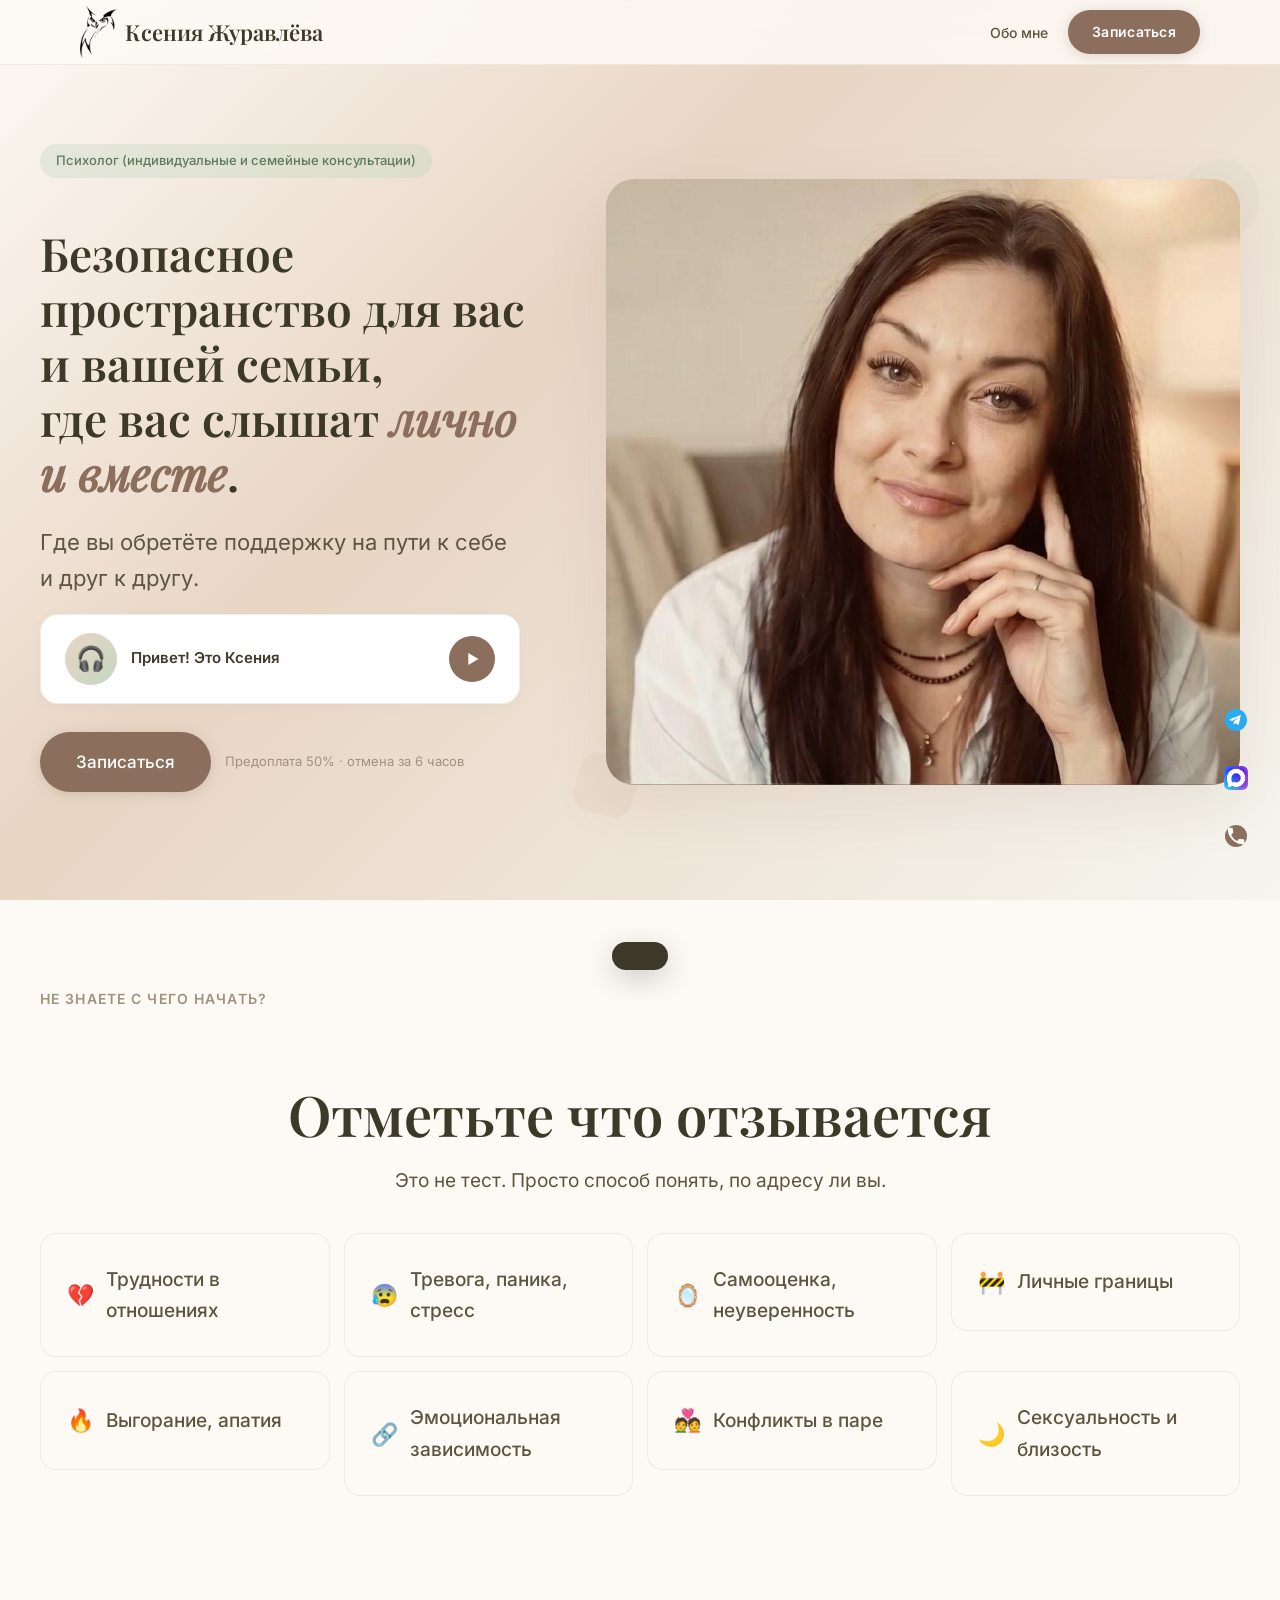
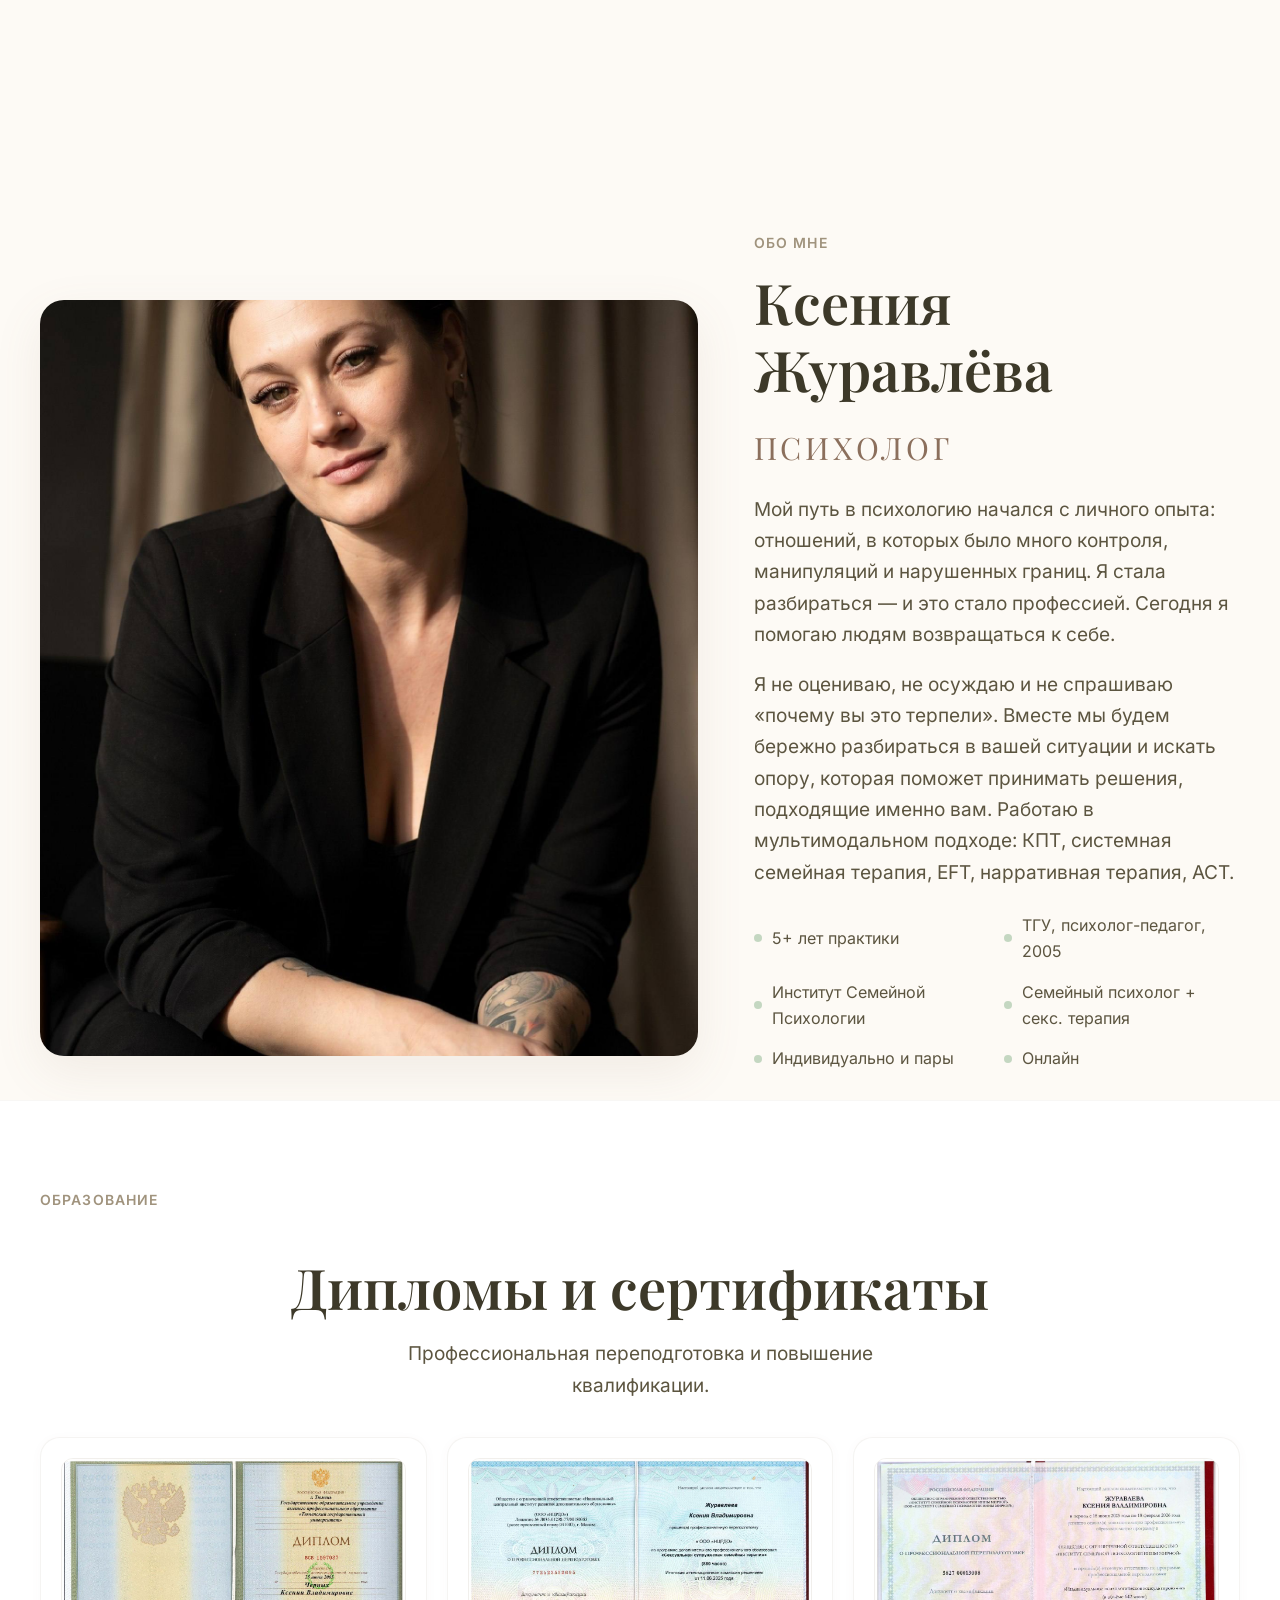
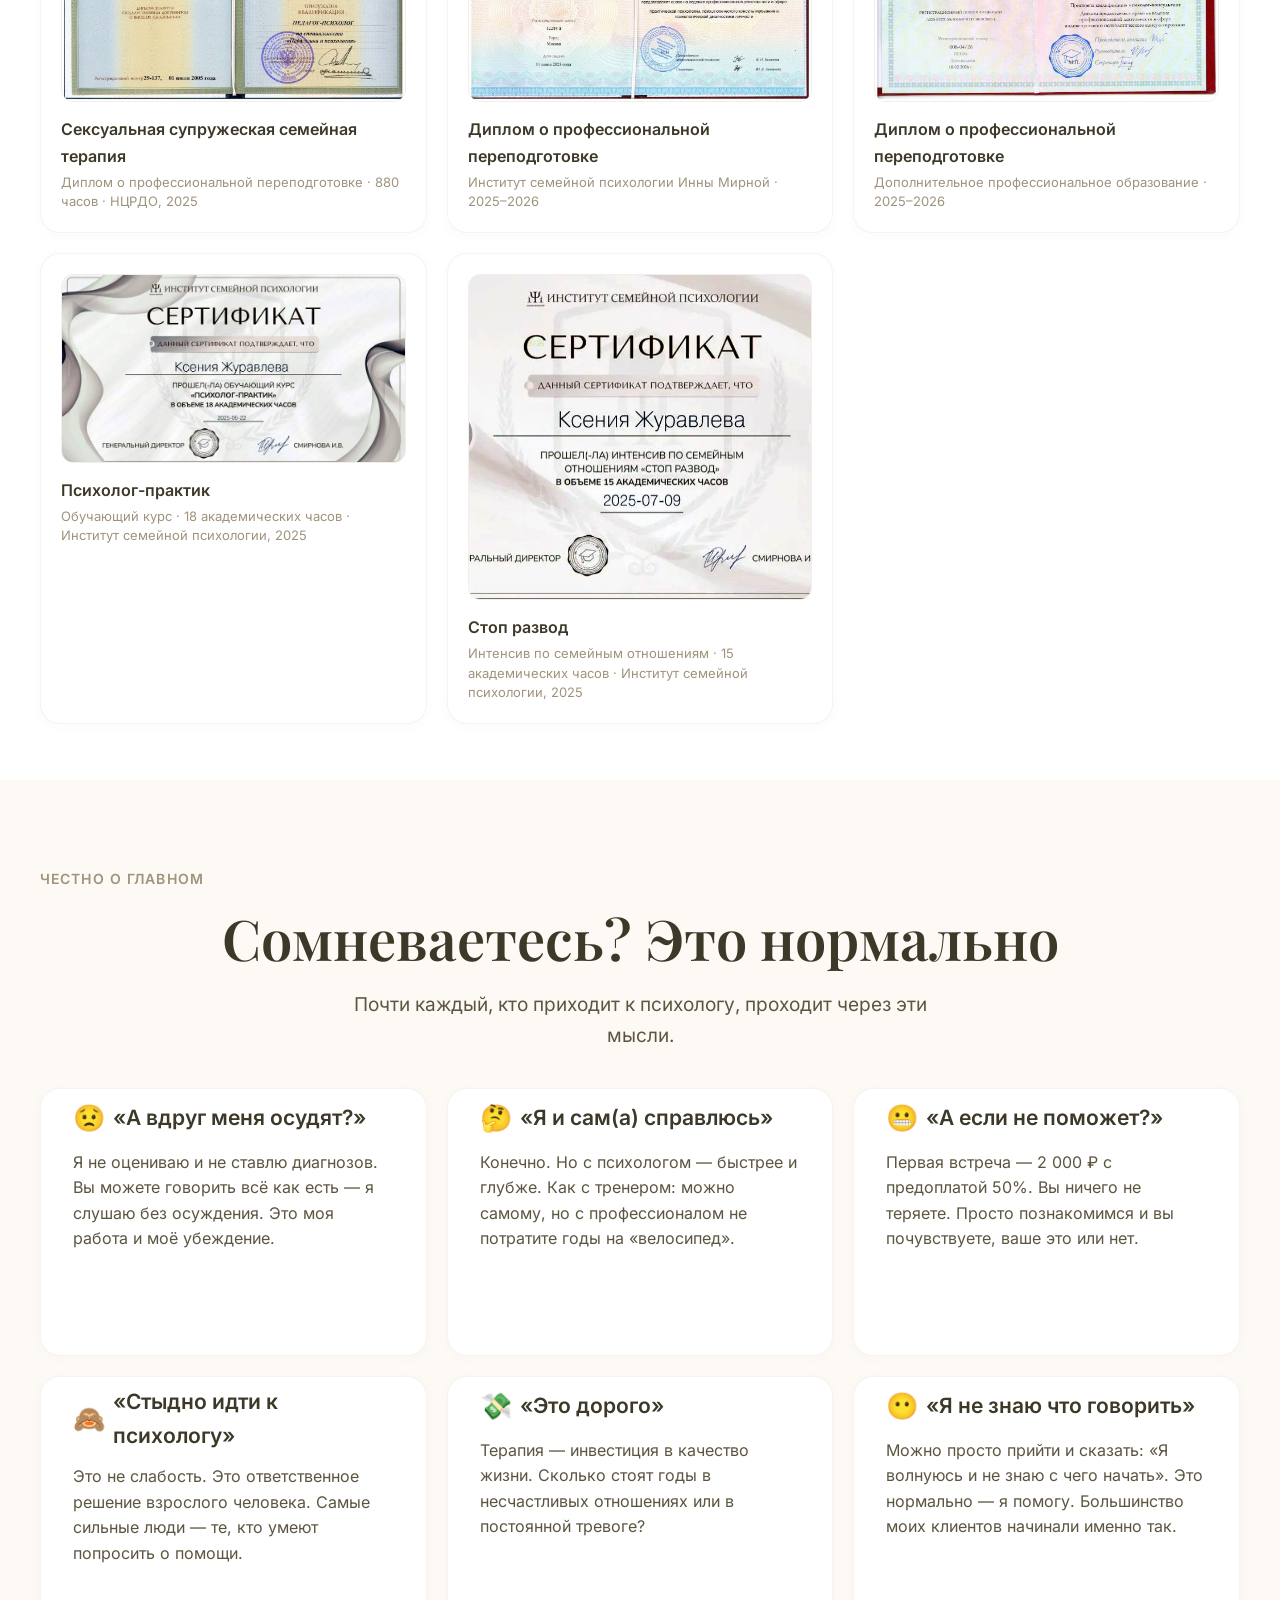
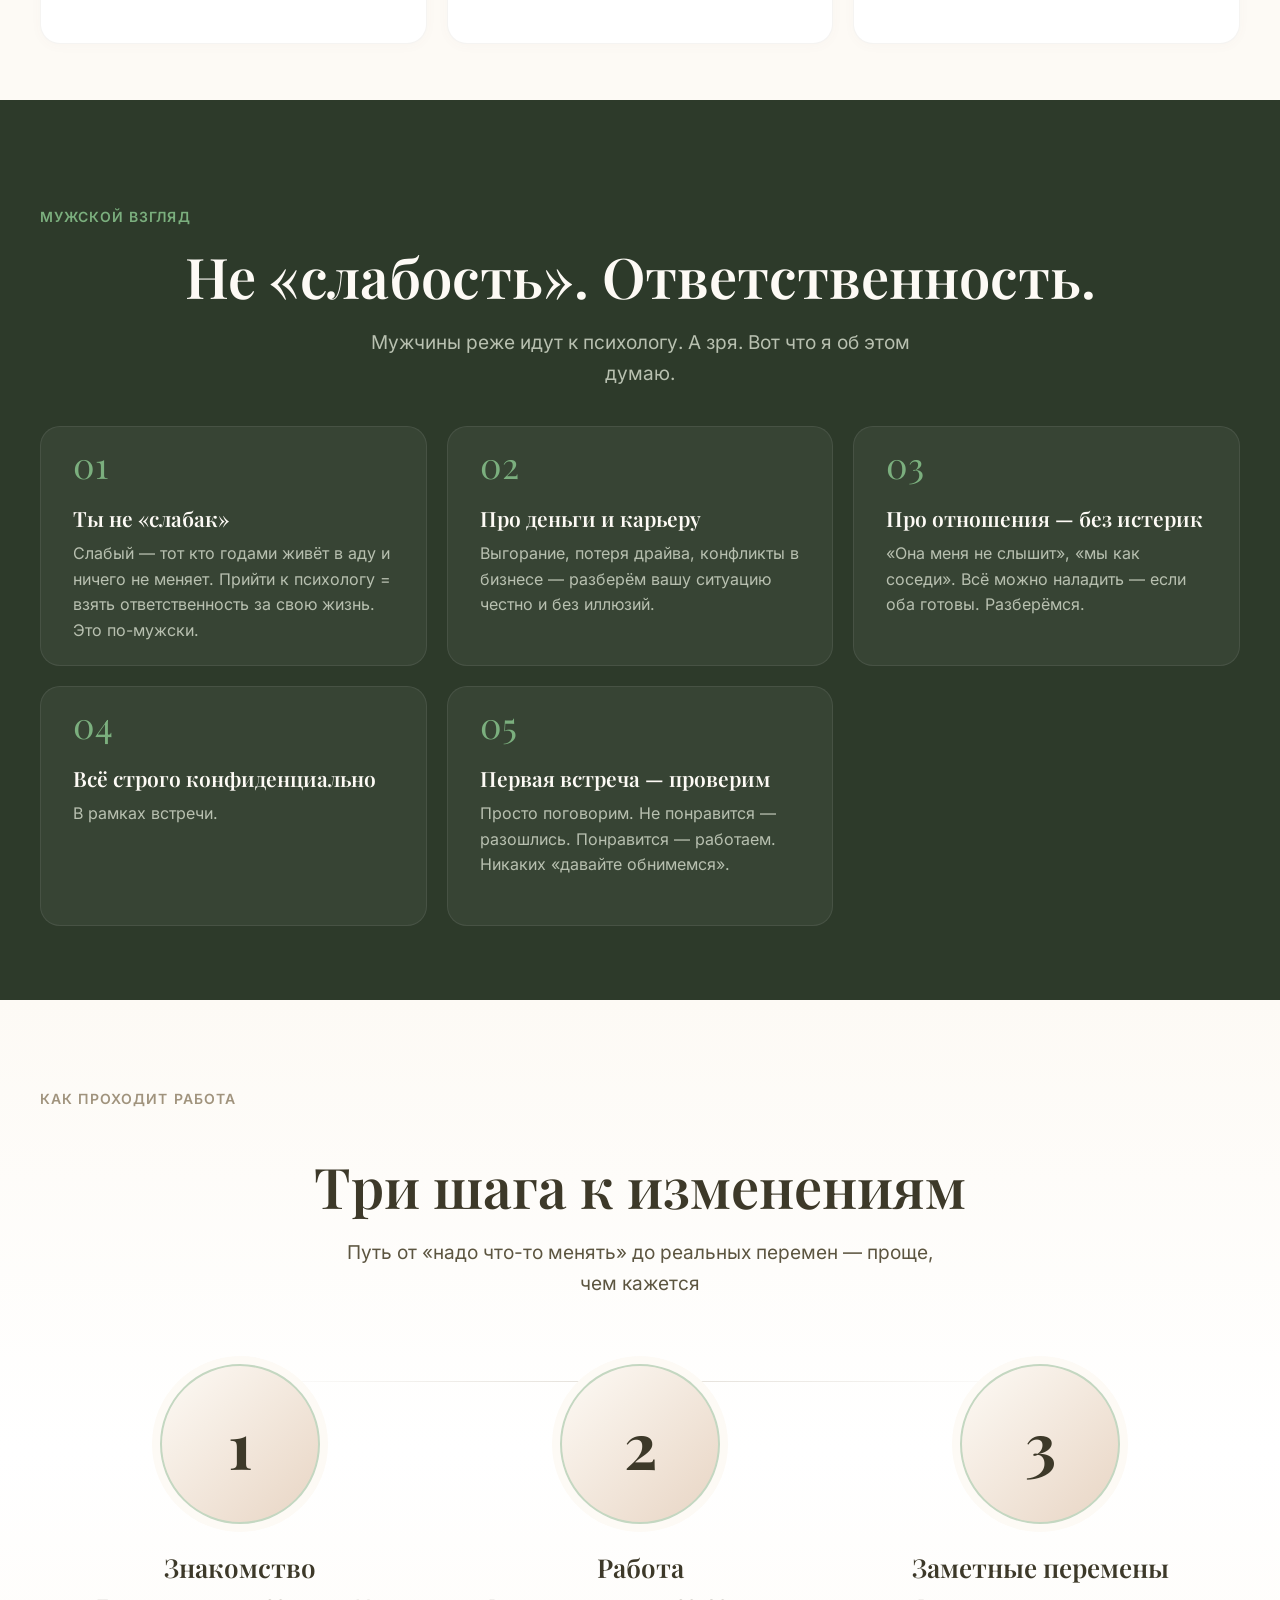
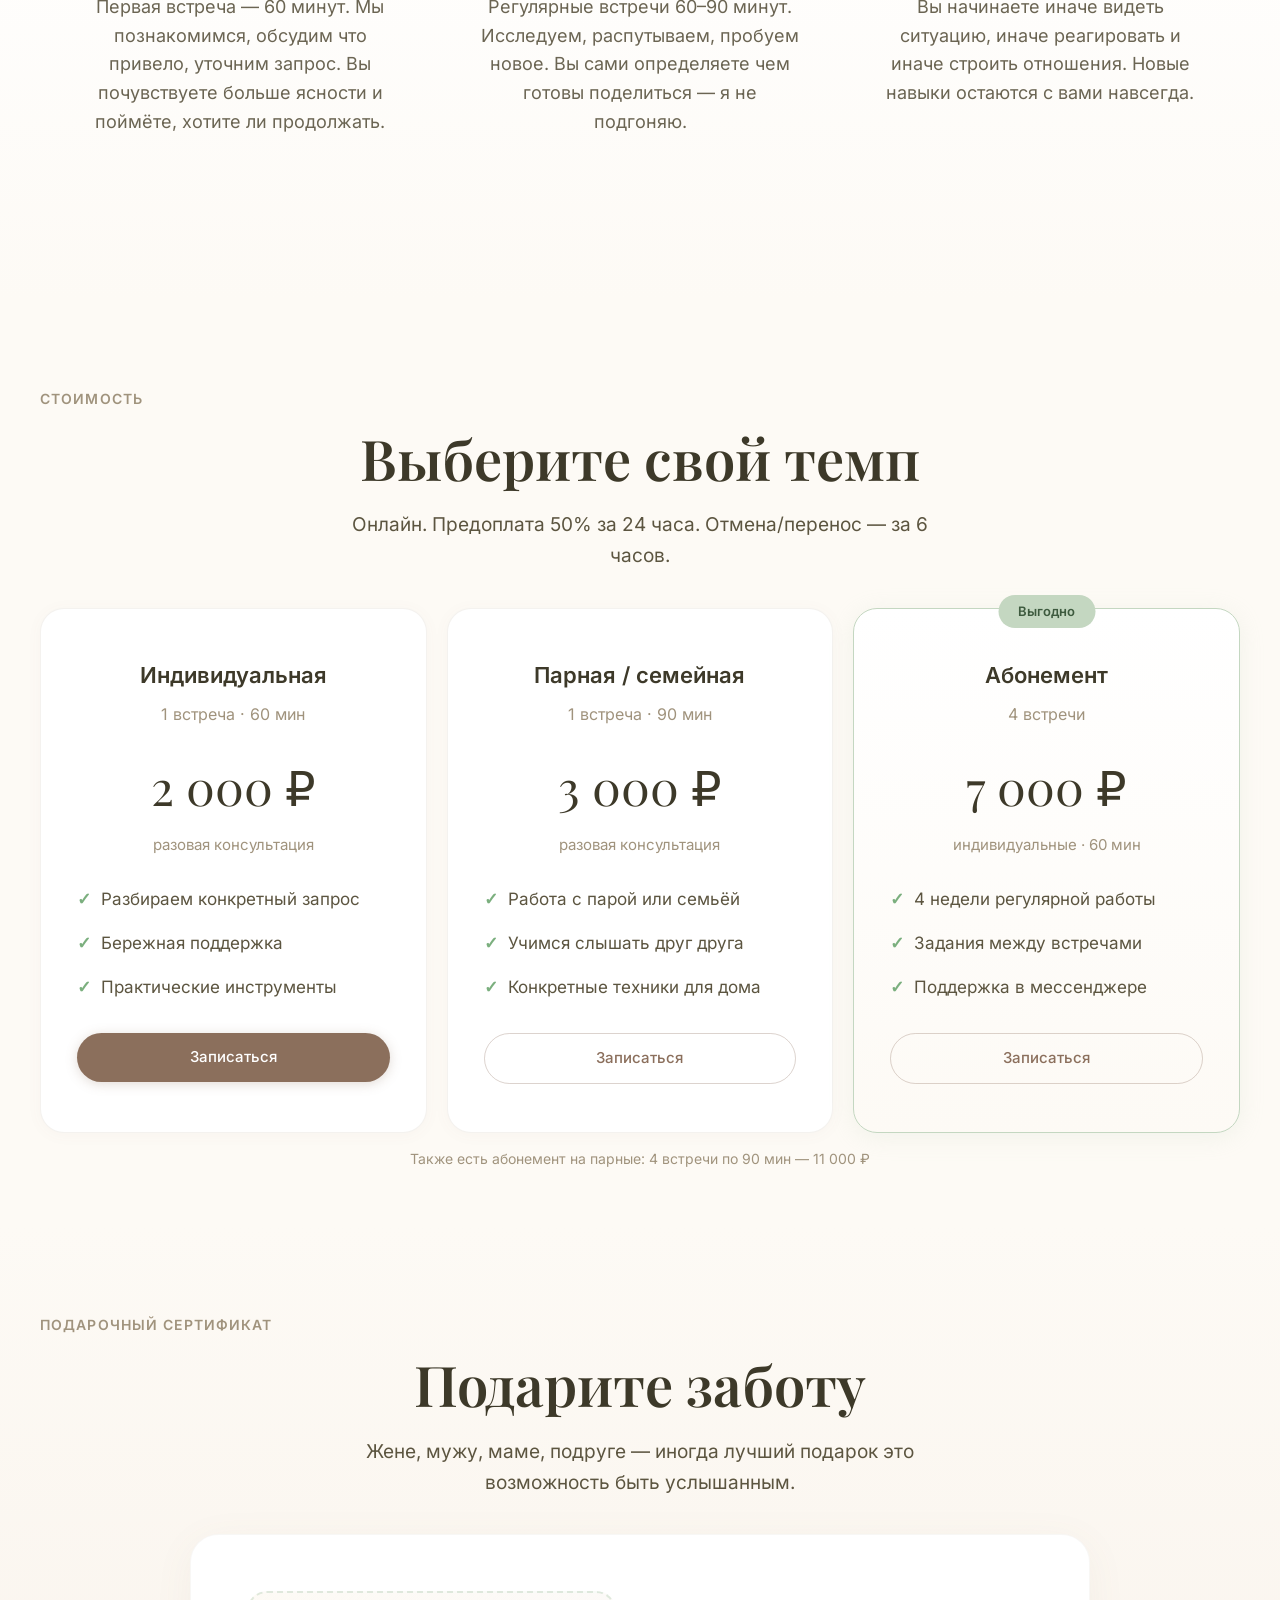
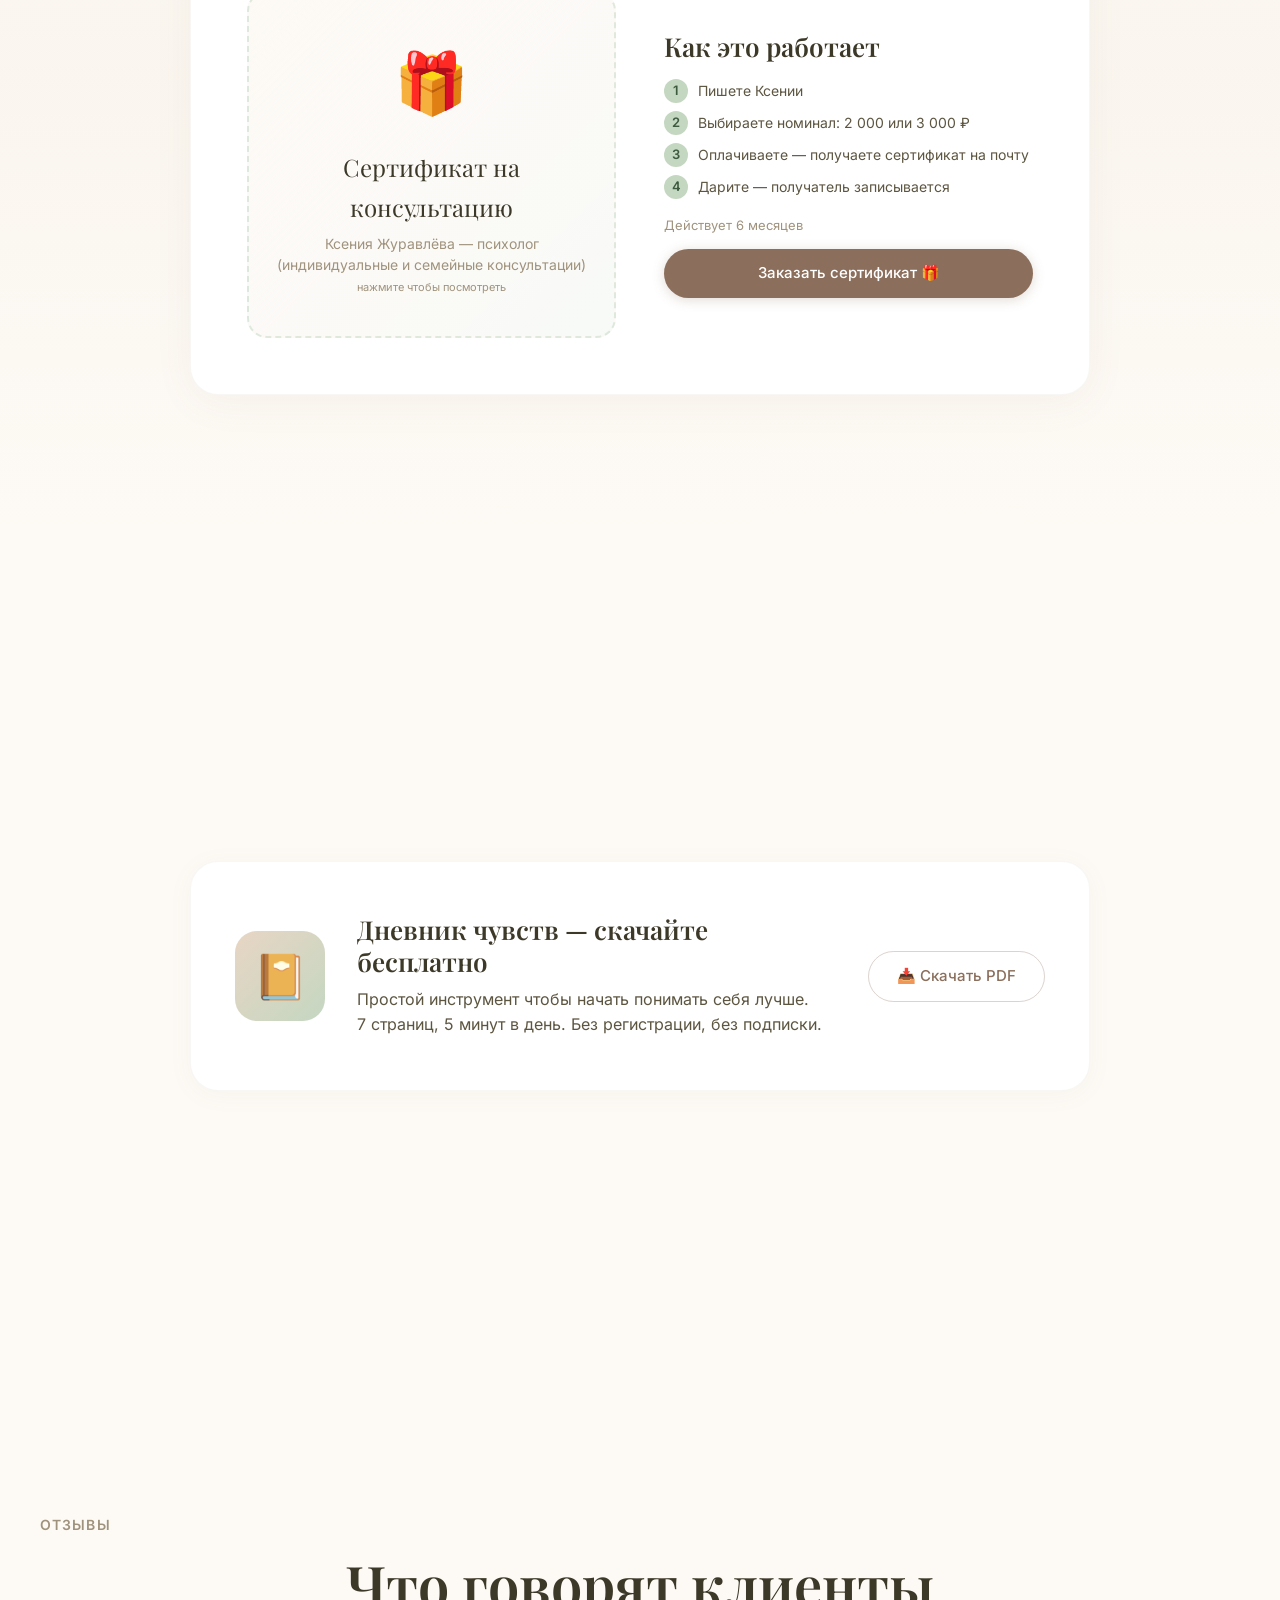
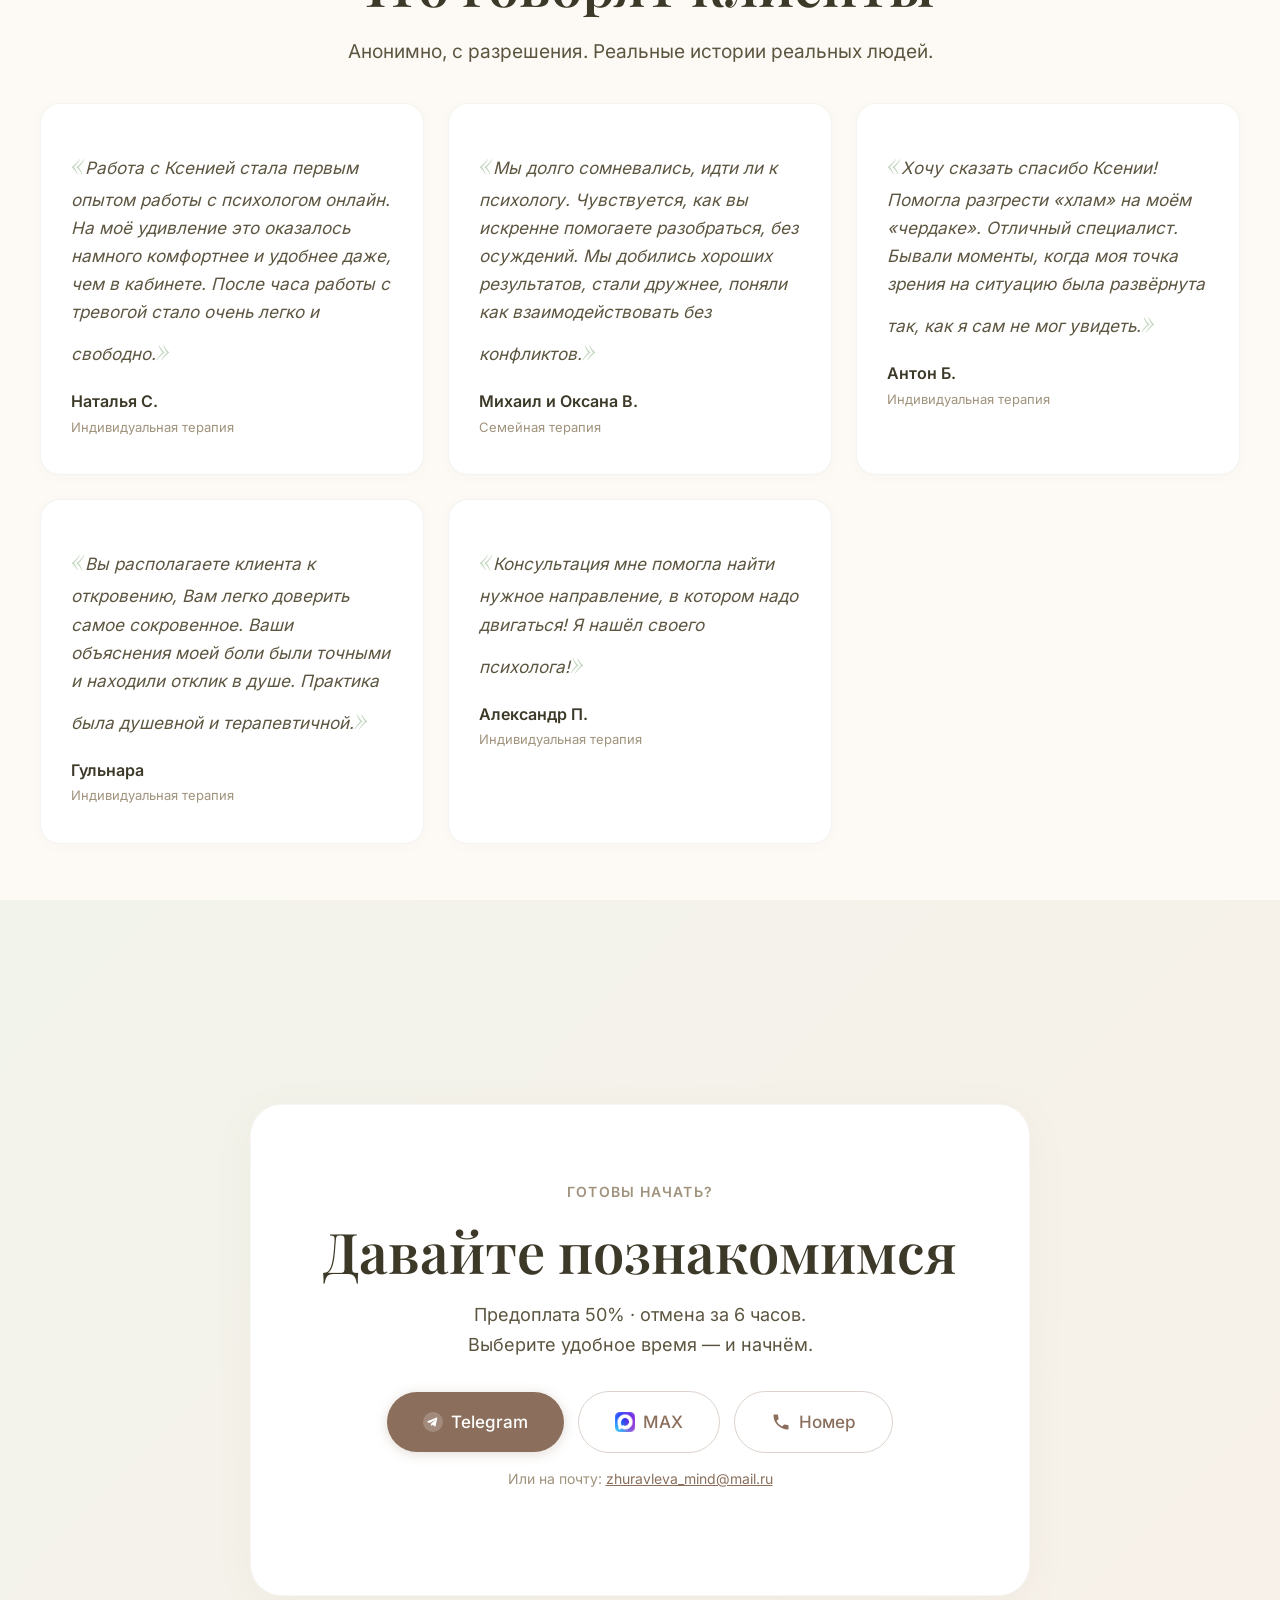
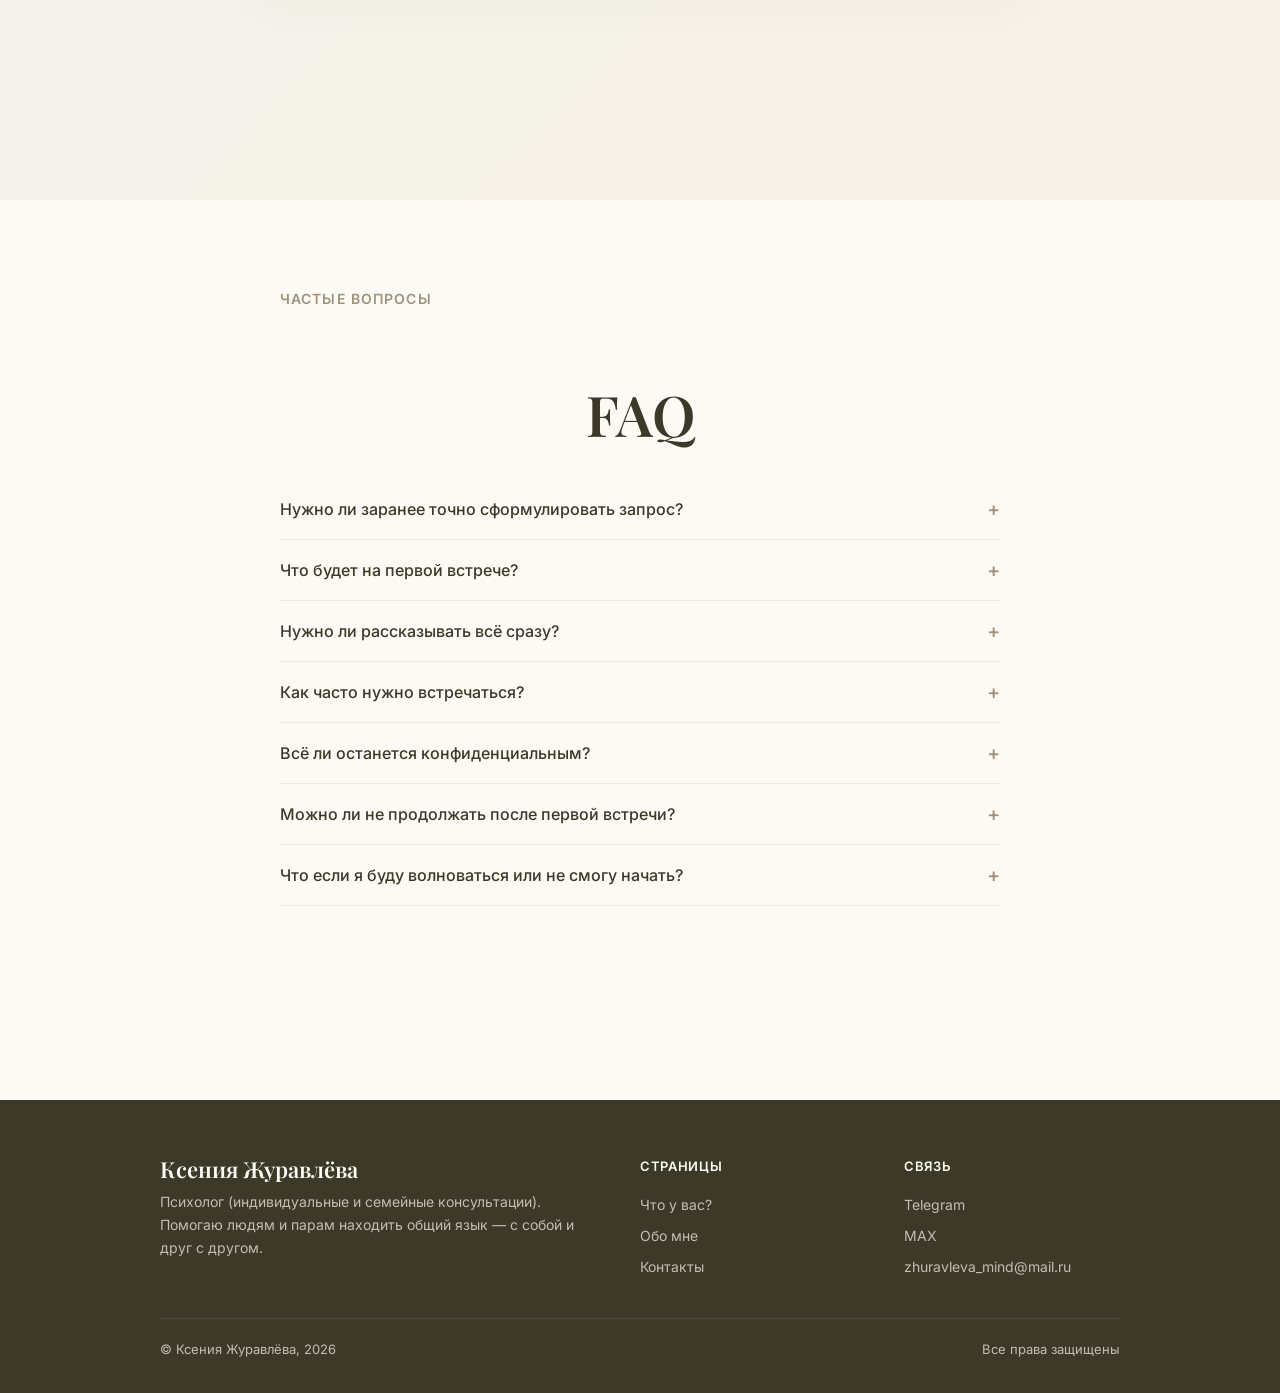
==== commit fc3fef2d: "Сертификаты (Стоп развод, Психолог-практик), FAQ на JS-аккордеоне, фотоальбом убран, нумерация «Мужс" ====
--- a/index.html
+++ b/index.html
@@ -54,7 +54,6 @@
 
   /* секции с шапкой сверху потоком, как «Мужской взгляд» */
   .men-layout{height:auto;min-height:100vh;justify-content:flex-start;padding:84px 40px 56px}
-  .gallery-section{height:auto;min-height:100vh;padding:88px 0 28px}
 
   /* === HERO === */
   .hero{height:100vh;display:flex;align-items:center;padding-top:64px;padding-bottom:0;background:linear-gradient(135deg,#FDFAF5 0%,#E8D5C4 40%,#C4D7C120 100%)}
@@ -128,9 +127,6 @@
   .doc-card .doc-sub{font-size:13px;color:#A0937D;line-height:1.5}
 
   /* === GALLERY === */
-  .gallery{display:grid;grid-template-columns:repeat(5,1fr);gap:16px;align-items:center}
-  .gallery img{width:auto;max-width:100%;height:clamp(180px,calc((100vh - 150px)/2),420px);aspect-ratio:3/4;object-fit:cover;border-radius:16px;transition:transform 0.3s;margin:0 auto;display:block}
-  .gallery img:hover{transform:scale(1.03)}
 
   /* === GIFT === */
   .gift-card{display:grid;grid-template-columns:auto 1fr auto;gap:32px;align-items:center;background:#fff;border-radius:28px;padding:52px 44px;box-shadow:0 4px 24px rgba(139,111,92,0.05);border:1px solid rgba(160,147,125,0.08);max-width:900px;margin:0 auto}
@@ -221,11 +217,11 @@
 
   /* === FAQ === */
   .faq-item{border-bottom:1px solid rgba(160,147,125,0.15);padding:18px 0}
-  .faq-item summary{font-weight:500;font-size:16px;cursor:pointer;list-style:none;display:flex;justify-content:space-between;align-items:center;color:#3D3929}
-  .faq-item summary::-webkit-details-marker{display:none}
-  .faq-item summary::after{content:'+';font-size:20px;color:#A0937D}
-  .faq-item[open] summary::after{content:'−'}
-  .faq-item .answer{padding-top:8px;font-size:15px;color:#5C5540;line-height:1.6}
+  .faq-q{width:100%;background:none;border:none;font-family:inherit;font-weight:500;font-size:16px;cursor:pointer;display:flex;justify-content:space-between;align-items:center;text-align:left;color:#3D3929;padding:0}
+  .faq-q::after{content:'+';font-size:20px;color:#A0937D;flex-shrink:0;margin-left:12px}
+  .faq-item.open .faq-q::after{content:'−'}
+  .faq-a{max-height:0;overflow:hidden;transition:max-height 0.25s ease;font-size:15px;color:#5C5540;line-height:1.6}
+  .faq-item.open .faq-a{max-height:400px;padding-top:8px}
 
   /* === FLOATING === */
   .float-contacts{position:fixed;right:20px;bottom:40px;z-index:99;display:flex;flex-direction:column;gap:10px}
@@ -264,8 +260,7 @@
     .gift-card{padding:24px 20px;gap:16px}.gift-icon{width:56px;height:56px;font-size:28px}.gift-text h3{font-size:17px}.gift-text p{font-size:13px}
     .cta-section{padding:40px 24px}.cta-card{padding:36px 28px}
     .doubt-card{padding:16px 14px}.doubt-card .fear{font-size:14px}.doubt-card .answer{font-size:13px}
-    .gallery{gap:10px}
-    .faq-item{padding:12px 0}.faq-item summary{font-size:14px}.faq-item .answer{font-size:13px}
+    .faq-item{padding:12px 0}.faq-q{font-size:14px}.faq-a{font-size:13px}
     footer{padding:36px 24px 20px}.footer-grid{gap:28px;margin-bottom:24px}.footer-brand h3{font-size:18px}
   }
 
@@ -293,7 +288,6 @@
     .about-grid{grid-template-columns:1fr;gap:28px}
     .about-photo{max-width:320px;margin:0 auto;aspect-ratio:1/2;max-height:none}
     #about{padding-top:84px}
-    .gallery-section{padding-top:84px}
     .about-text h2{font-size:26px}.about-text p{font-size:14px}
     .about-highlights{grid-template-columns:1fr}
     .process-steps{grid-template-columns:1fr;gap:28px}.process-steps::before{display:none}
@@ -312,8 +306,6 @@
     .compass-grid{grid-template-columns:repeat(2,1fr);gap:8px}
     .compass-item label{font-size:15px;padding:16px 14px}.compass-item .emoji{font-size:20px}
     .section-title{font-size:clamp(24px,5vw,30px)}.section-subtitle{font-size:15px;max-width:100%}
-    .gallery{grid-template-columns:repeat(3,1fr);gap:8px}
-    .gallery img{width:100%;height:auto;max-height:none}
     .docs-grid{grid-template-columns:1fr;max-width:380px;margin:0 auto}
     .float-contacts{display:flex;right:16px;bottom:24px}
     .float-bar{display:none}
@@ -337,9 +329,7 @@
     .compass-grid{grid-template-columns:1fr 1fr;gap:8px}
     .compass-item label{font-size:13px;padding:14px 12px;gap:6px}.compass-item .emoji{font-size:18px}
     .men-section .section-title{font-size:24px}
-    .gallery{grid-template-columns:repeat(2,1fr);gap:6px}
-    .gallery img{width:100%;height:auto;max-height:none}
-    .faq-item summary{font-size:13px}.faq-item .answer{font-size:12px}
+    .faq-q{font-size:13px}.faq-a{font-size:12px}
     footer{padding:28px 14px 16px}.footer-bottom{flex-direction:column;text-align:center}
   }
 </style>
@@ -428,18 +418,6 @@
   </div>
 </section>
 
-<section class="gallery-section">
-  <div style="width:92vw;margin:0 auto">
-    <div class="gallery">
-      <img src="ksusha-gal-1.jpg" alt="Ксения Журавлёва" loading="lazy">
-      <img src="ksusha-gal-2.jpg" alt="Ксения Журавлёва" loading="lazy">
-      <img src="ksusha-gal-4.jpg" alt="Ксения Журавлёва" loading="lazy">
-      <img src="ksusha-gal-6.jpg" alt="Ксения Журавлёва" loading="lazy">
-      <img src="ksusha-gal-7.jpg" alt="Ксения Журавлёва" loading="lazy">
-    </div>
-  </div>
-</section>
-
 <section class="men-layout" id="education" style="background:#fff;border-top:1px solid rgba(160,147,125,0.08)">
   <div class="container">
     <div class="section-label">Образование</div>
@@ -449,6 +427,8 @@
       <a class="doc-card" href="docs/diplom-seksualnaya-terapiya.pdf" target="_blank"><img src="docs/diplom-seksualnaya-terapiya.jpg" alt="Диплом о профессиональной переподготовке"><span class="doc-name">Сексуальная супружеская семейная терапия</span><span class="doc-sub">Диплом о профессиональной переподготовке · 880 часов · НЦРДО, 2025</span></a>
       <a class="doc-card" href="docs/diplom-institut-mirnoy.pdf" target="_blank"><img src="docs/diplom-institut-mirnoy.jpg" alt="Диплом о профессиональной переподготовке"><span class="doc-name">Диплом о профессиональной переподготовке</span><span class="doc-sub">Институт семейной психологии Инны Мирной · 2025–2026</span></a>
       <a class="doc-card" href="docs/diplom-perepodgotovka.pdf" target="_blank"><img src="docs/diplom-perepodgotovka.jpg" alt="Диплом о профессиональной переподготовке"><span class="doc-name">Диплом о профессиональной переподготовке</span><span class="doc-sub">Дополнительное профессиональное образование · 2025–2026</span></a>
+      <a class="doc-card" href="ksusha-sert-psiholog-praktik.jpg" target="_blank"><img src="ksusha-sert-psiholog-praktik.jpg" alt="Сертификат «Психолог-практик»"><span class="doc-name">Психолог-практик</span><span class="doc-sub">Обучающий курс · 18 академических часов · Институт семейной психологии, 2025</span></a>
+      <a class="doc-card" href="ksusha-sert-stop-razvod.jpg" target="_blank"><img src="ksusha-sert-stop-razvod.jpg" alt="Сертификат «Стоп развод»"><span class="doc-name">Стоп развод</span><span class="doc-sub">Интенсив по семейным отношениям · 15 академических часов · Институт семейной психологии, 2025</span></a>
     </div>
   </div>
 </section>
@@ -476,10 +456,10 @@
     <p class="section-subtitle" style="text-align:center;margin-left:auto;margin-right:auto">Мужчины реже идут к психологу. А зря. Вот что я об этом думаю.</p>
     <div class="men-grid">
       <div class="men-card"><div class="num">01</div><h3>Ты не «слабак»</h3><p>Слабый — тот кто годами живёт в аду и ничего не меняет. Прийти к психологу = взять ответственность за свою жизнь. Это по-мужски.</p></div>
-      <div class="men-card"><div class="num">03</div><h3>Про деньги и карьеру</h3><p>Выгорание, потеря драйва, конфликты в бизнесе — разберём вашу ситуацию честно и без иллюзий.</p></div>
-      <div class="men-card"><div class="num">04</div><h3>Про отношения — без истерик</h3><p>«Она меня не слышит», «мы как соседи». Всё можно наладить — если оба готовы. Разберёмся.</p></div>
-      <div class="men-card"><div class="num">05</div><h3>Всё строго конфиденциально</h3><p>В рамках встречи.</p></div>
-      <div class="men-card"><div class="num">06</div><h3>Первая встреча — проверим</h3><p>Просто поговорим. Не понравится — разошлись. Понравится — работаем. Никаких «давайте обнимемся».</p></div>
+      <div class="men-card"><div class="num">02</div><h3>Про деньги и карьеру</h3><p>Выгорание, потеря драйва, конфликты в бизнесе — разберём вашу ситуацию честно и без иллюзий.</p></div>
+      <div class="men-card"><div class="num">03</div><h3>Про отношения — без истерик</h3><p>«Она меня не слышит», «мы как соседи». Всё можно наладить — если оба готовы. Разберёмся.</p></div>
+      <div class="men-card"><div class="num">04</div><h3>Всё строго конфиденциально</h3><p>В рамках встречи.</p></div>
+      <div class="men-card"><div class="num">05</div><h3>Первая встреча — проверим</h3><p>Просто поговорим. Не понравится — разошлись. Понравится — работаем. Никаких «давайте обнимемся».</p></div>
     </div>
   </div>
 </section>
@@ -593,13 +573,13 @@
   <div class="container" style="max-width:720px">
     <div class="section-label">Частые вопросы</div>
     <h2 class="section-title" style="text-align:center;margin-top:56px;margin-bottom:32px">FAQ</h2>
-    <details class="faq-item"><summary>Нужно ли заранее точно сформулировать запрос?</summary><div class="answer">Нет. Достаточно рассказать, что сейчас вас беспокоит. Вместе мы уточним запрос и определим, с чего лучше начать.</div></details>
-    <details class="faq-item"><summary>Что будет на первой встрече?</summary><div class="answer">Мы познакомимся, обсудим вашу ситуацию, ожидания и возможные цели работы. Я расскажу о формате и отвечу на ваши вопросы.</div></details>
-    <details class="faq-item"><summary>Нужно ли рассказывать всё сразу?</summary><div class="answer">Нет. Вы сами определяете, чем готовы поделиться сейчас. Важно, чтобы вы чувствовали себя достаточно безопасно.</div></details>
-    <details class="faq-item"><summary>Как часто нужно встречаться?</summary><div class="answer">Частота встреч зависит от вашего запроса, состояния и возможностей. Обычно этот вопрос мы обсуждаем после первой консультации.</div></details>
-    <details class="faq-item"><summary>Всё ли останется конфиденциальным?</summary><div class="answer">Да, конфиденциальность — важная часть психологической работы. Исключения — только ситуации, предусмотренные законом.</div></details>
-    <details class="faq-item"><summary>Можно ли не продолжать после первой встречи?</summary><div class="answer">Да. Первая консультация — возможность познакомиться и понять, насколько вам подходит специалист и формат работы.</div></details>
-    <details class="faq-item"><summary>Что если я буду волноваться или не смогу начать?</summary><div class="answer">Это нормально. Можно прямо сказать: «Я волнуюсь и не знаю, с чего начать». Я помогу выстроить разговор.</div></details>
+    <div class="faq-item"><button type="button" class="faq-q" onclick="toggleFaq(this)">Нужно ли заранее точно сформулировать запрос?</button><div class="faq-a">Нет. Достаточно рассказать, что сейчас вас беспокоит. Вместе мы уточним запрос и определим, с чего лучше начать.</div></div>
+    <div class="faq-item"><button type="button" class="faq-q" onclick="toggleFaq(this)">Что будет на первой встрече?</button><div class="faq-a">Мы познакомимся, обсудим вашу ситуацию, ожидания и возможные цели работы. Я расскажу о формате и отвечу на ваши вопросы.</div></div>
+    <div class="faq-item"><button type="button" class="faq-q" onclick="toggleFaq(this)">Нужно ли рассказывать всё сразу?</button><div class="faq-a">Нет. Вы сами определяете, чем готовы поделиться сейчас. Важно, чтобы вы чувствовали себя достаточно безопасно.</div></div>
+    <div class="faq-item"><button type="button" class="faq-q" onclick="toggleFaq(this)">Как часто нужно встречаться?</button><div class="faq-a">Частота встреч зависит от вашего запроса, состояния и возможностей. Обычно этот вопрос мы обсуждаем после первой консультации.</div></div>
+    <div class="faq-item"><button type="button" class="faq-q" onclick="toggleFaq(this)">Всё ли останется конфиденциальным?</button><div class="faq-a">Да, конфиденциальность — важная часть психологической работы. Исключения — только ситуации, предусмотренные законом.</div></div>
+    <div class="faq-item"><button type="button" class="faq-q" onclick="toggleFaq(this)">Можно ли не продолжать после первой встречи?</button><div class="faq-a">Да. Первая консультация — возможность познакомиться и понять, насколько вам подходит специалист и формат работы.</div></div>
+    <div class="faq-item"><button type="button" class="faq-q" onclick="toggleFaq(this)">Что если я буду волноваться или не смогу начать?</button><div class="faq-a">Это нормально. Можно прямо сказать: «Я волнуюсь и не знаю, с чего начать». Я помогу выстроить разговор.</div></div>
   </div>
 </section>
 
@@ -645,6 +625,7 @@
   }
   function downloadDiary(){window.open('ksusha-dnevnik-chuvstv.html','_blank')}
   function showToast(msg){const t=document.getElementById('toast');t.textContent=msg;t.classList.add('show');clearTimeout(t._timeout);t._timeout=setTimeout(()=>t.classList.remove('show'),3000)}
+  function toggleFaq(btn){const item=btn.parentElement;const wasOpen=item.classList.contains('open');document.querySelectorAll('.faq-item.open').forEach(i=>i.classList.remove('open'));if(!wasOpen)item.classList.add('open')}
   document.querySelectorAll('#navMenu a').forEach(function(a){a.addEventListener('click',function(){document.getElementById('navMenu').classList.remove('open');document.getElementById('burger').classList.remove('active')})});
 </script>
 </body>
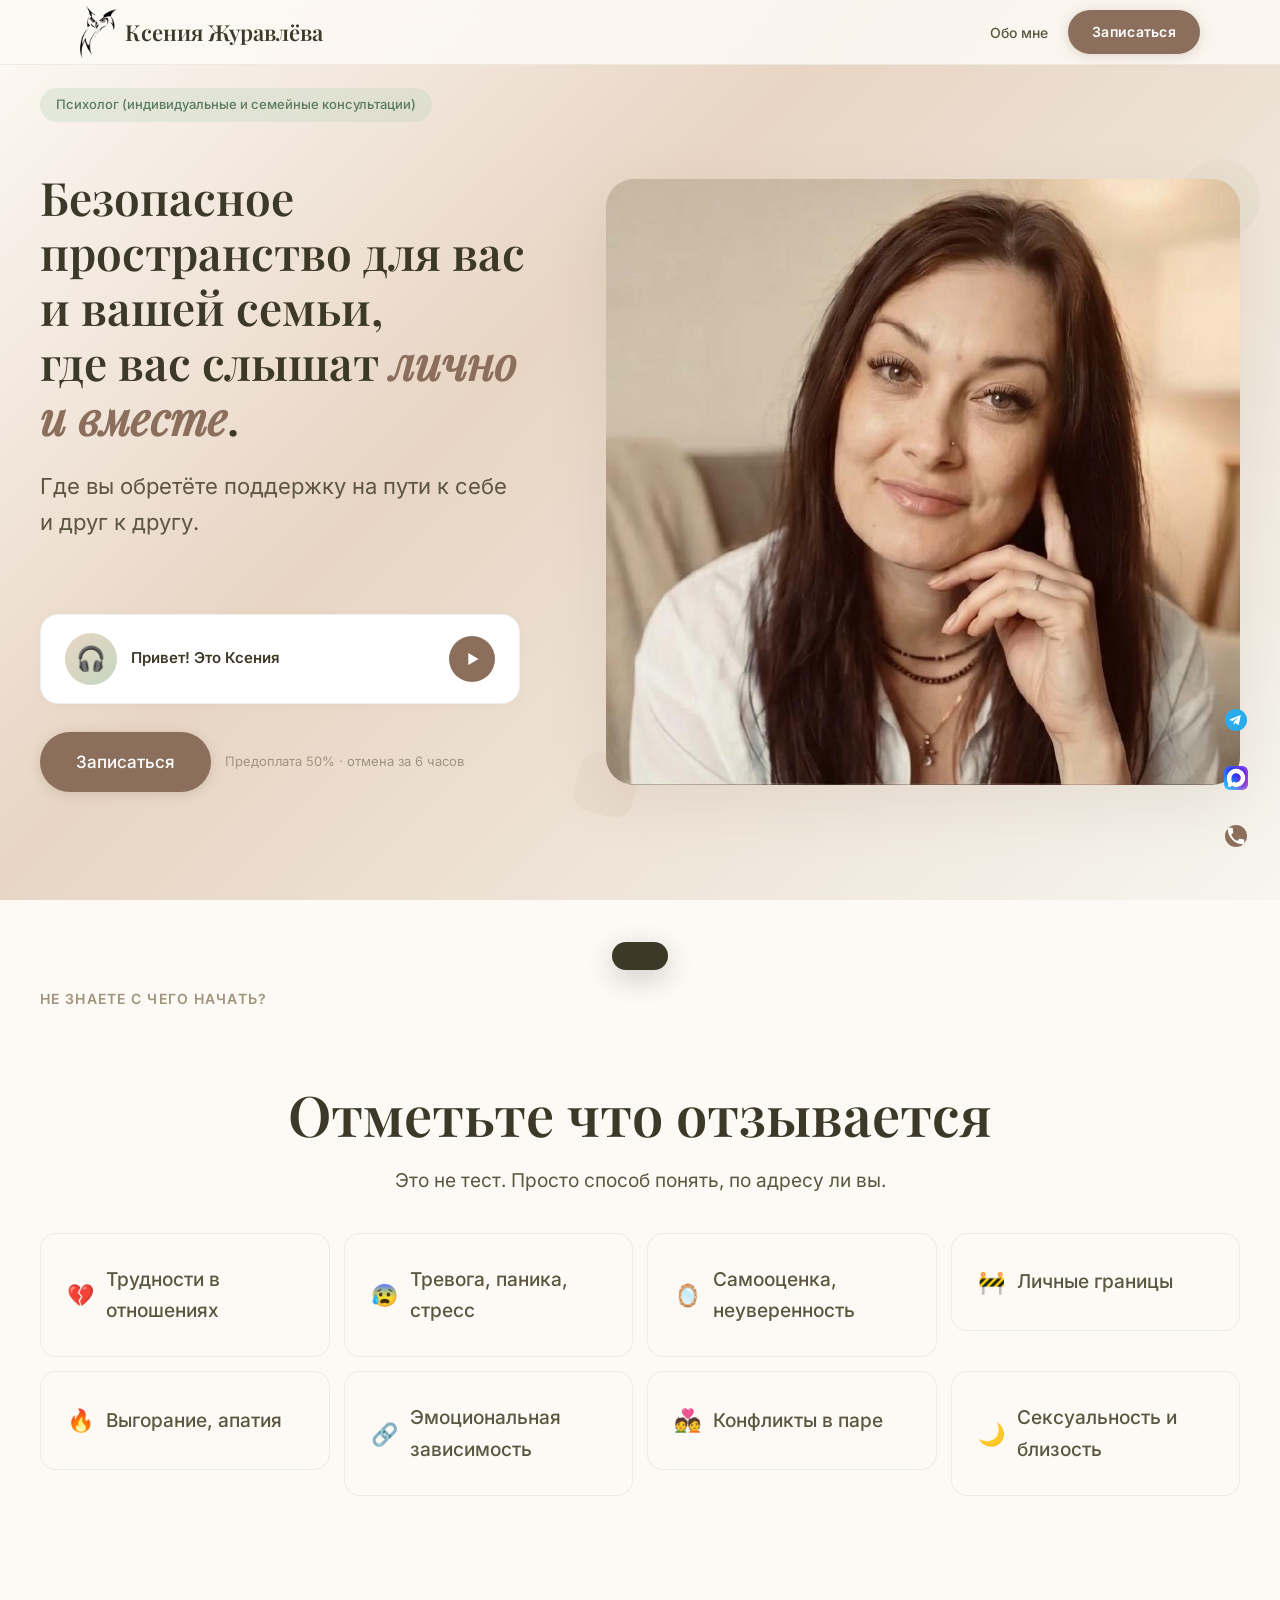
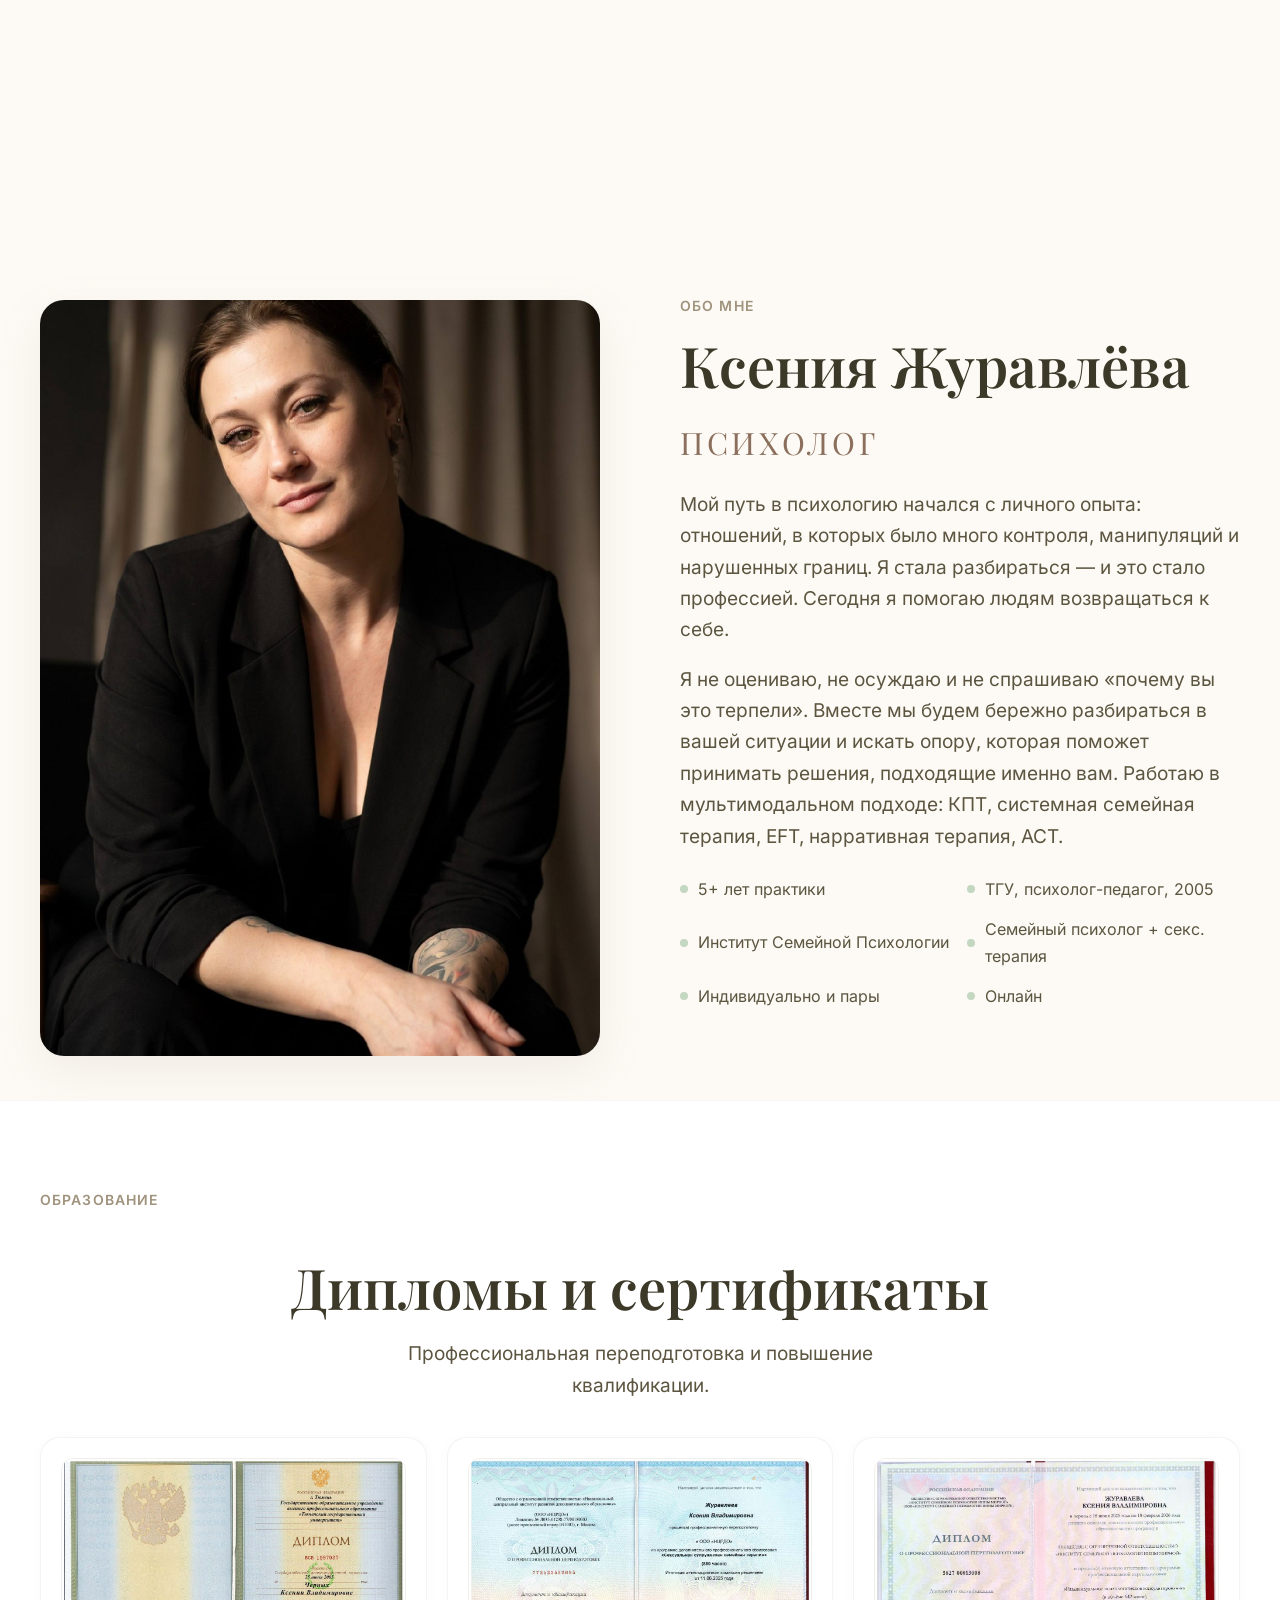
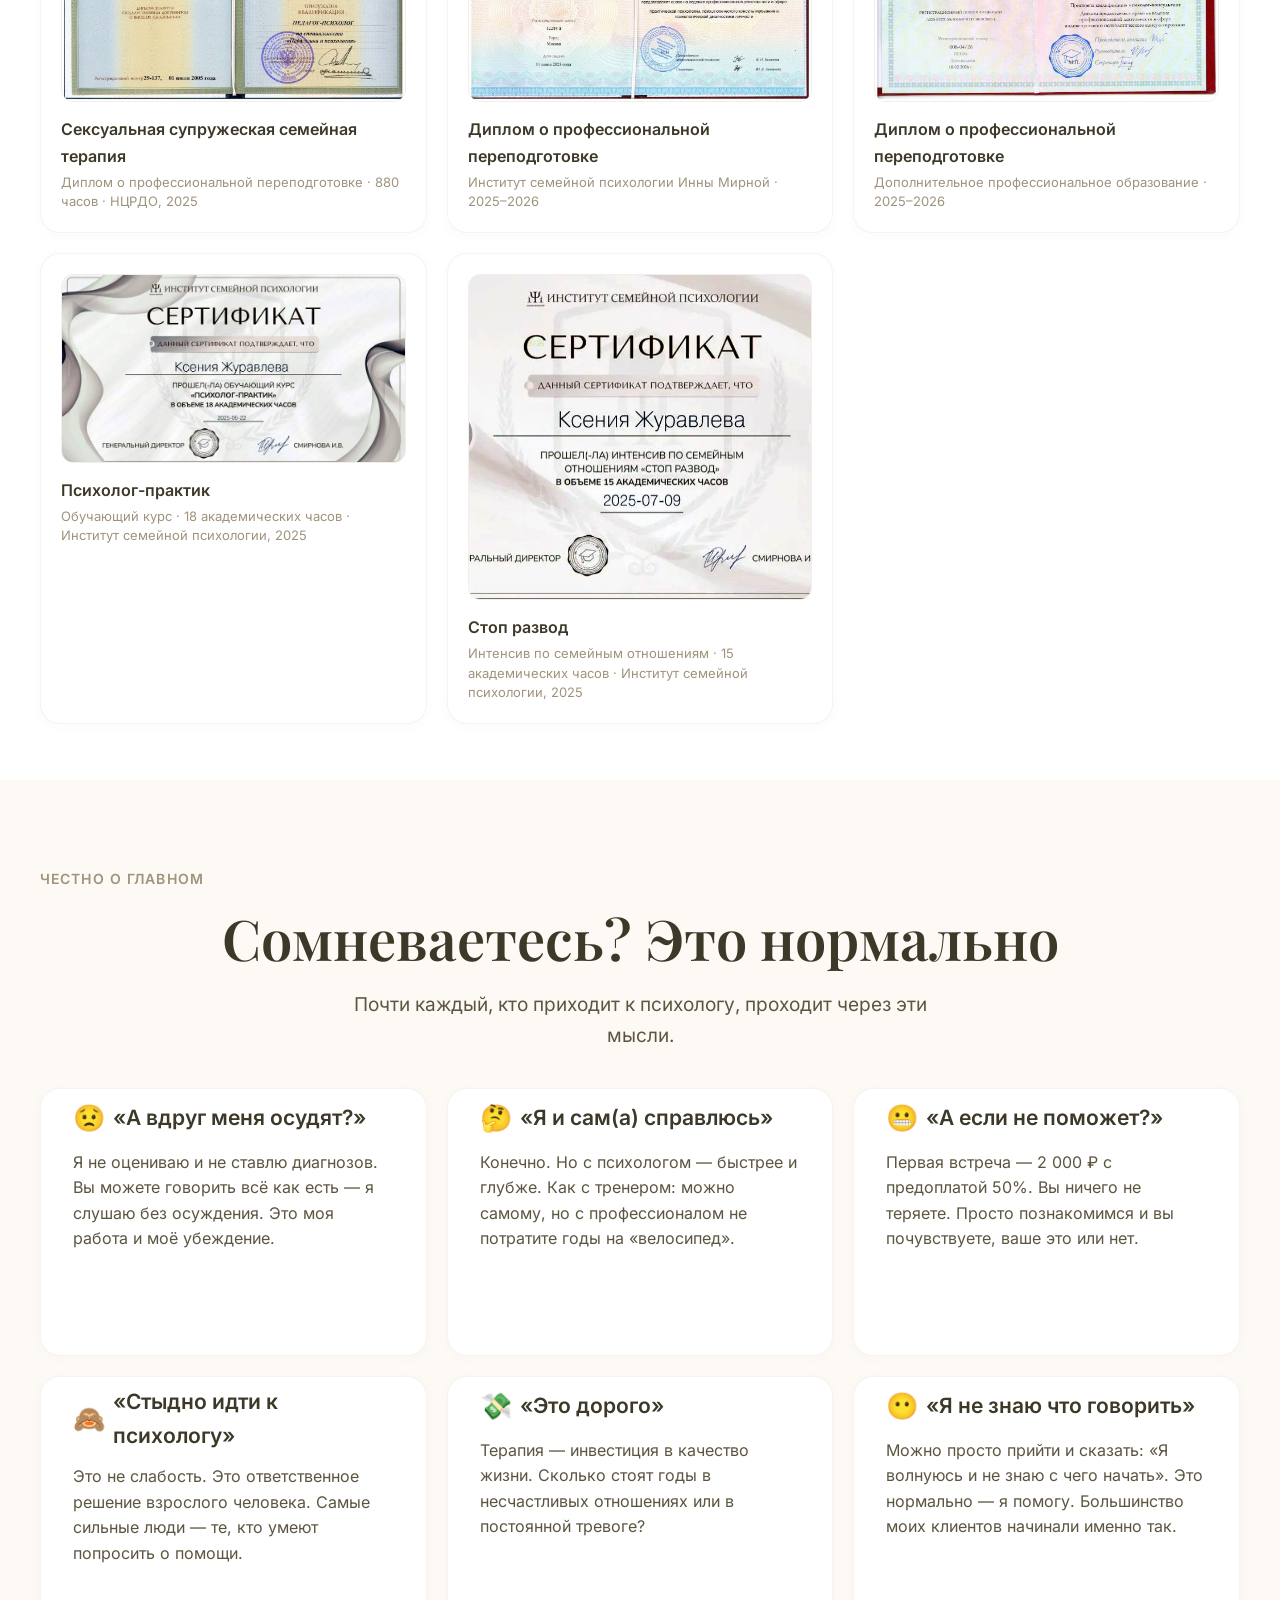
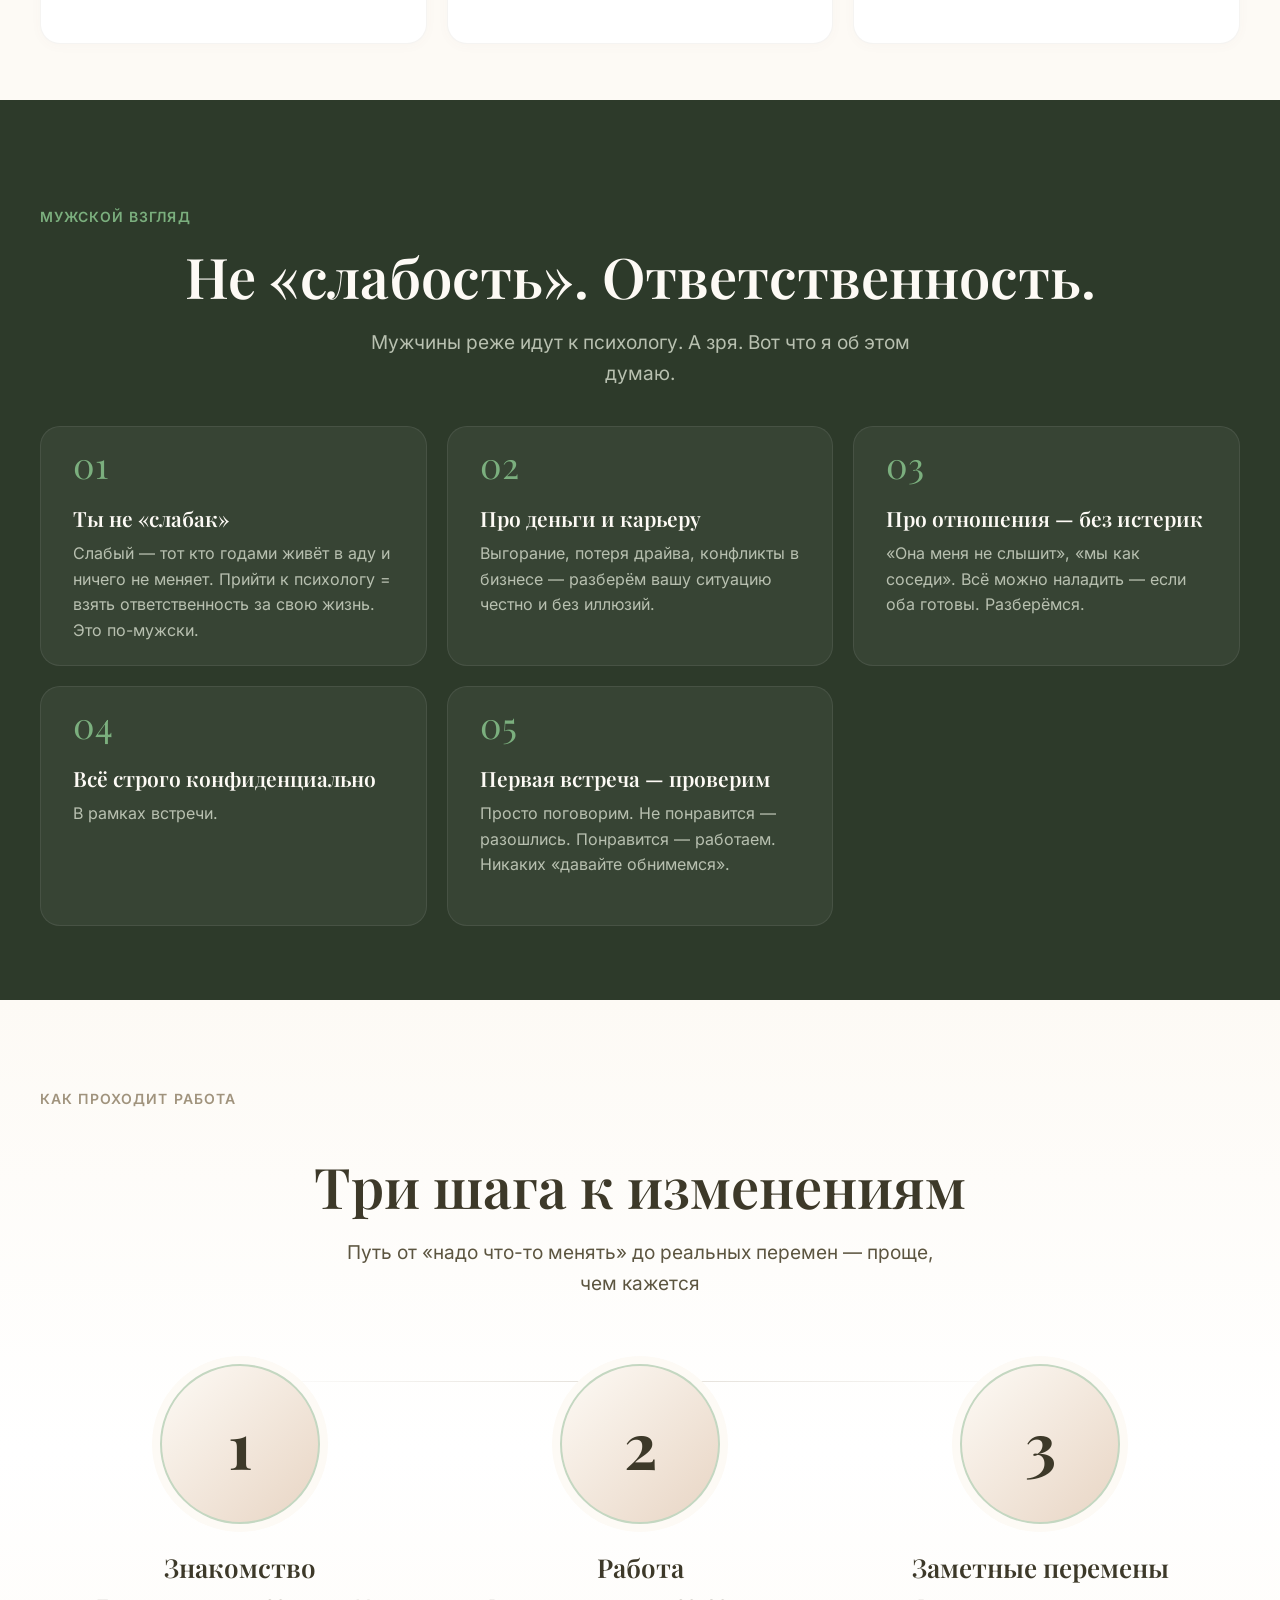
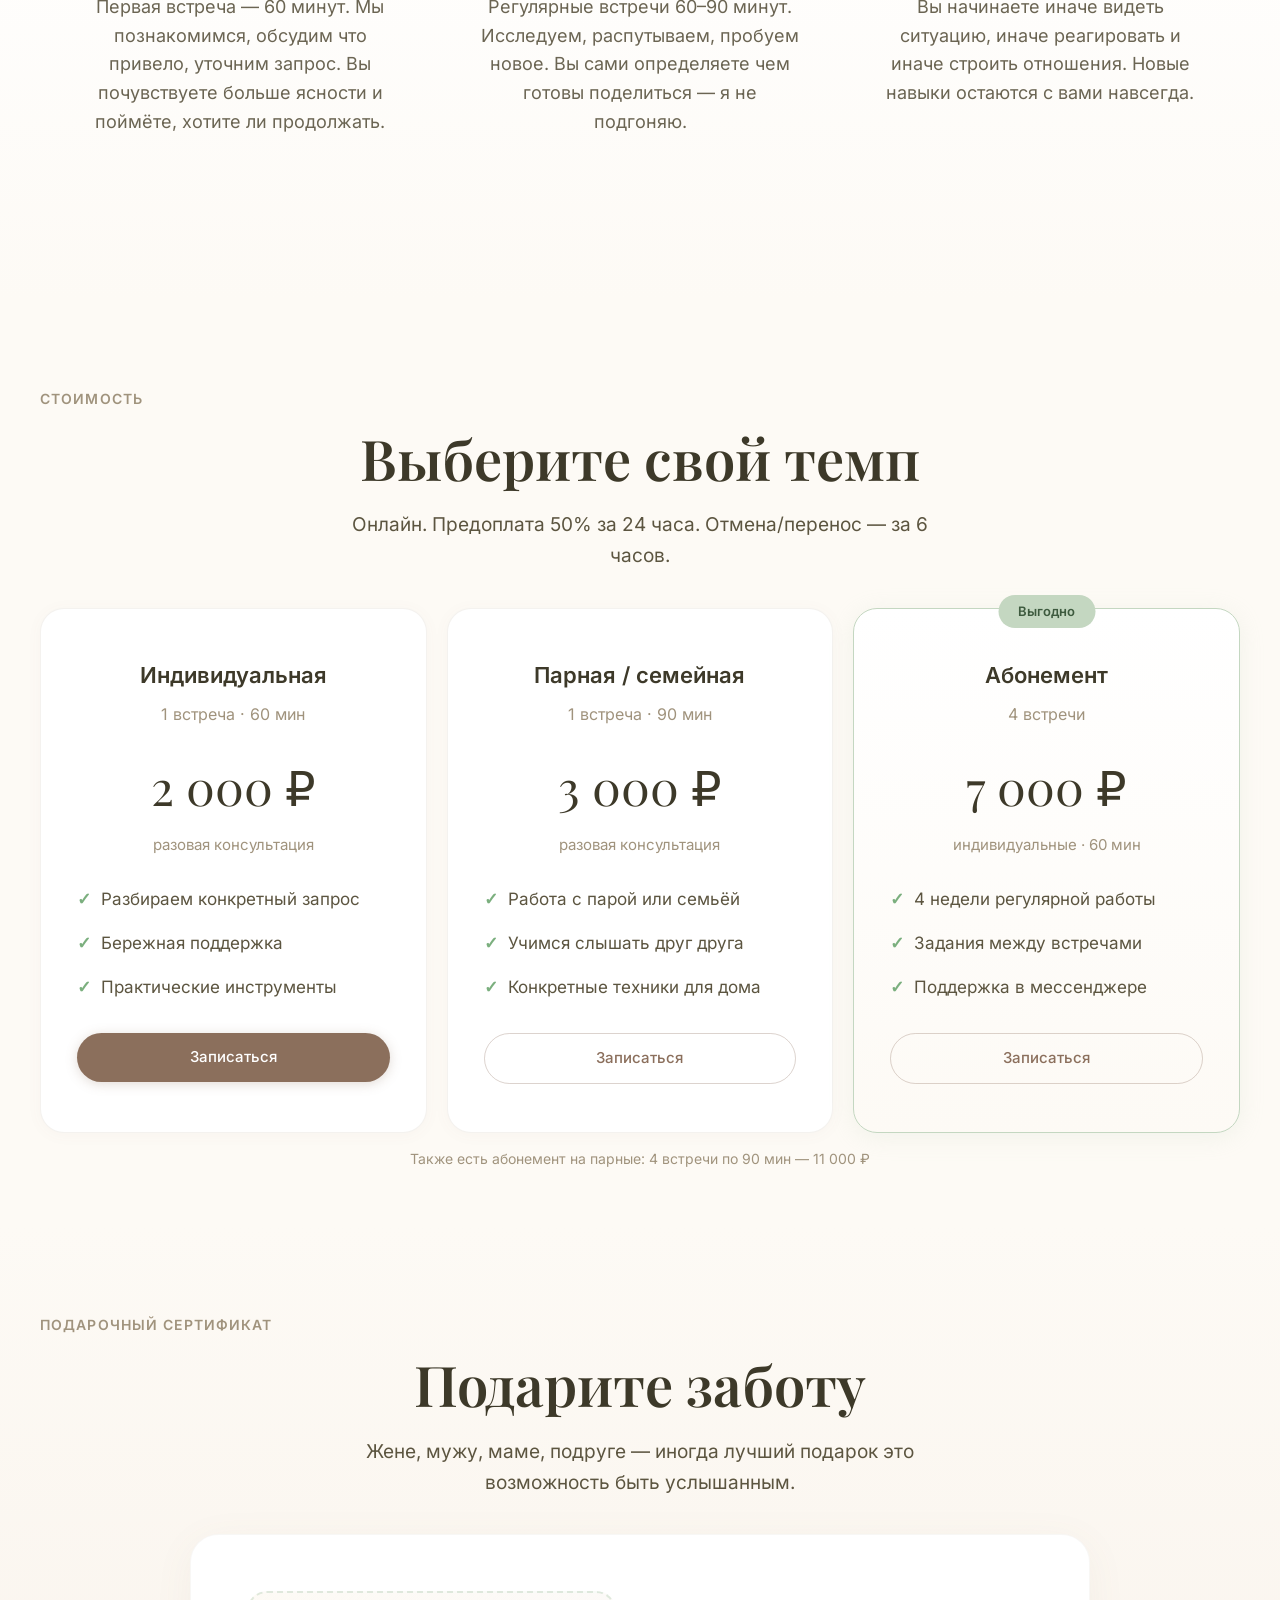
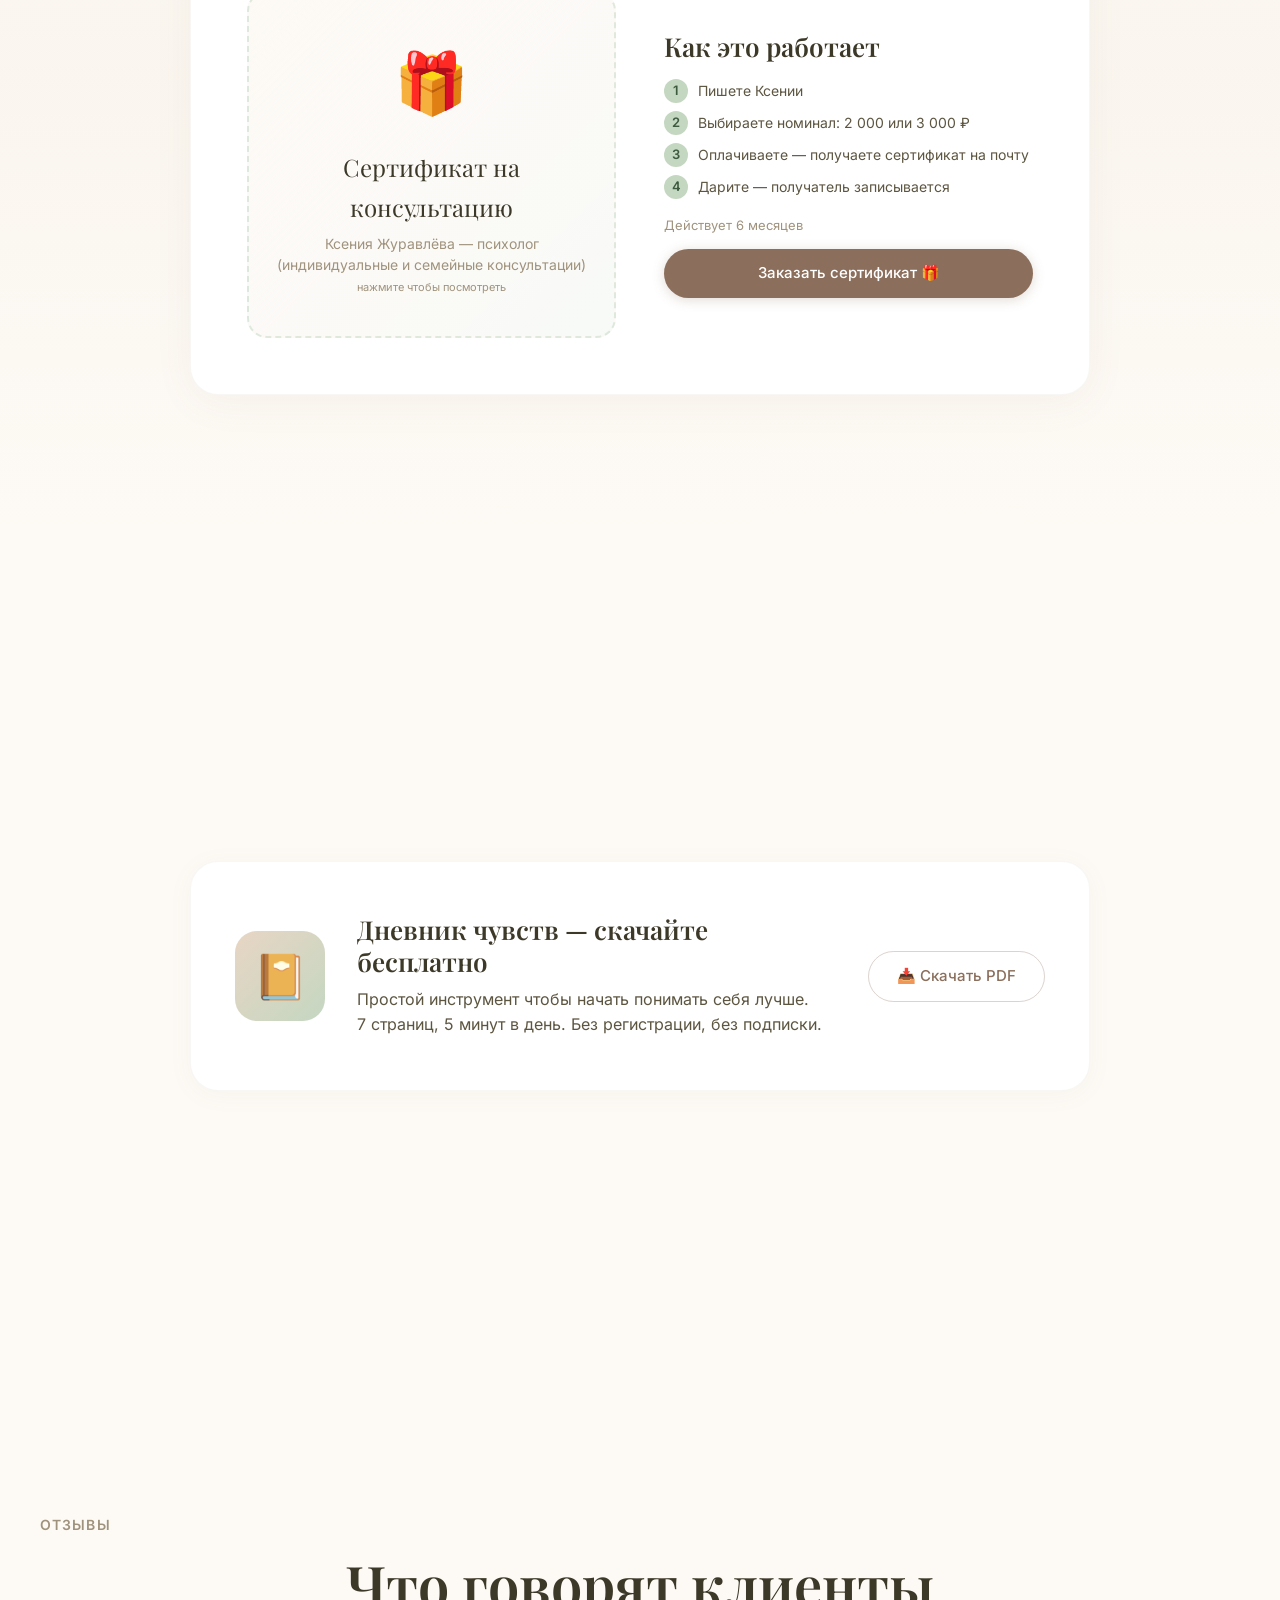
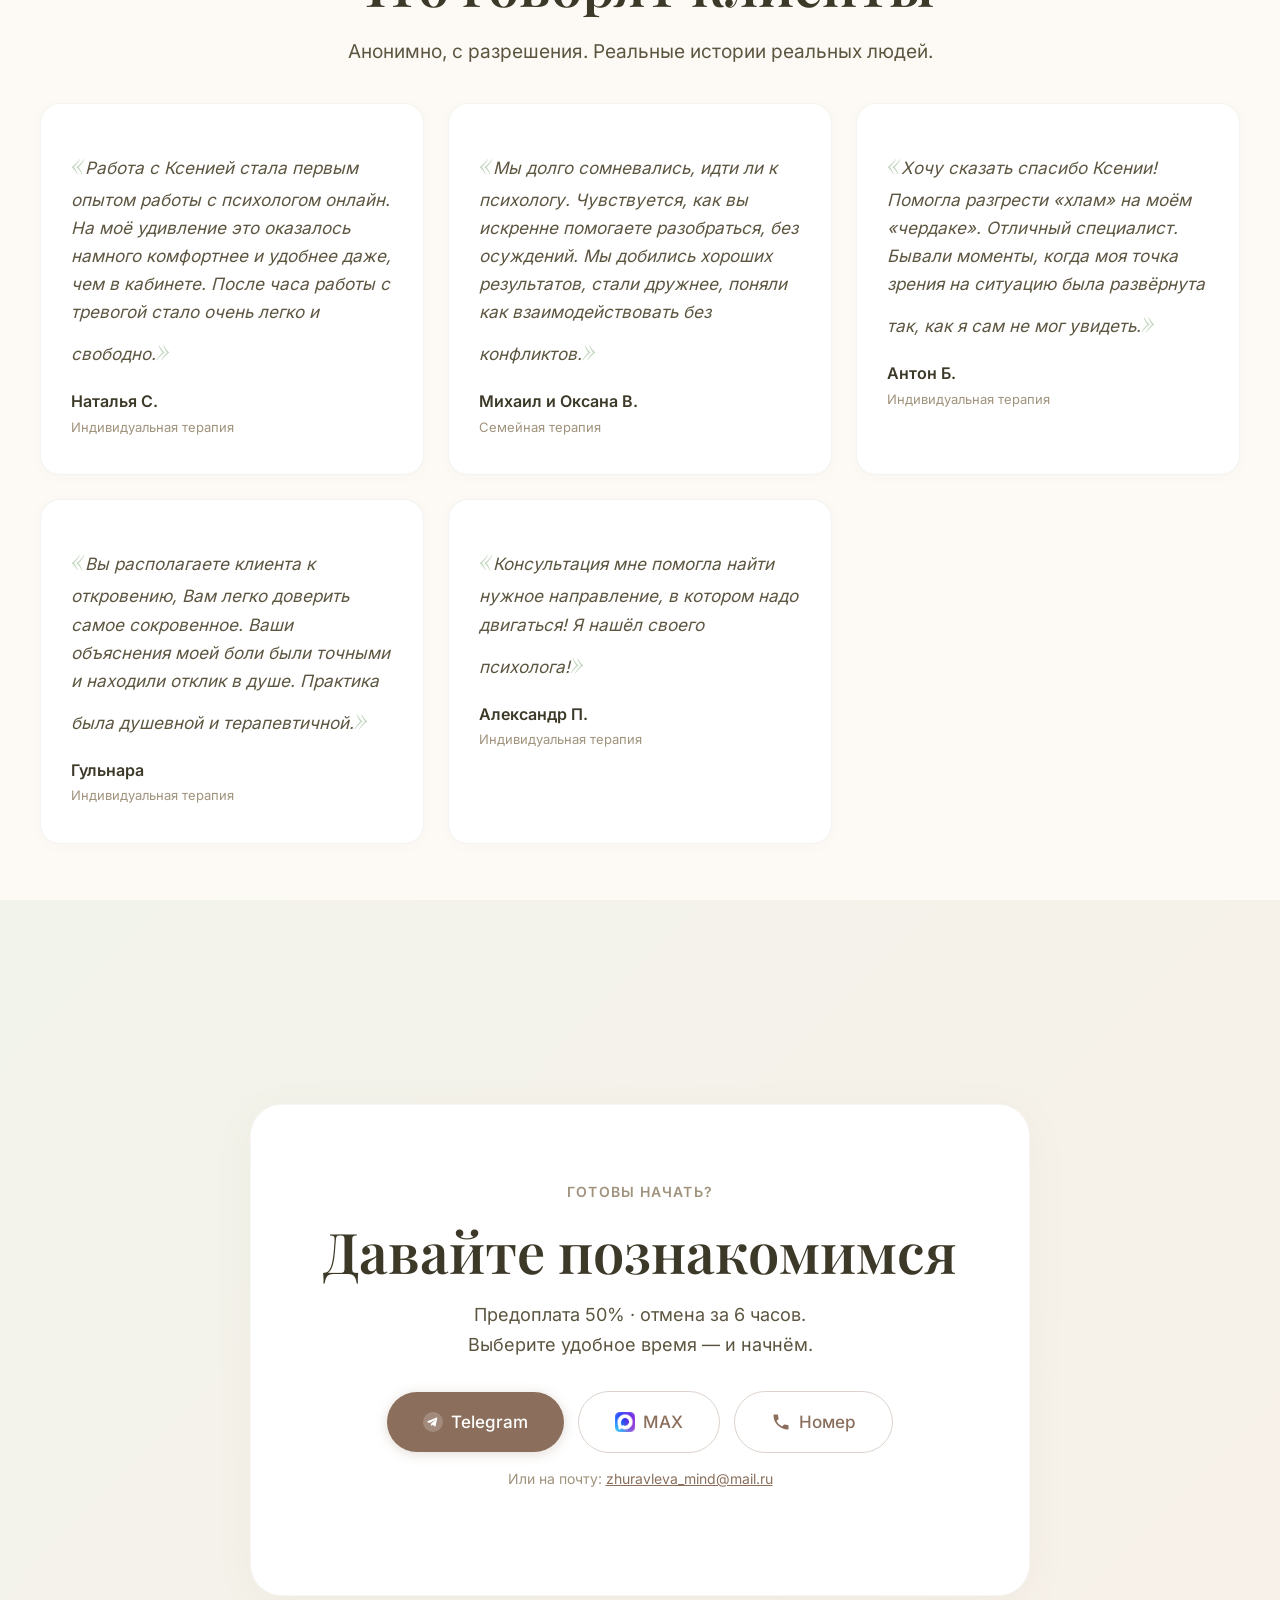
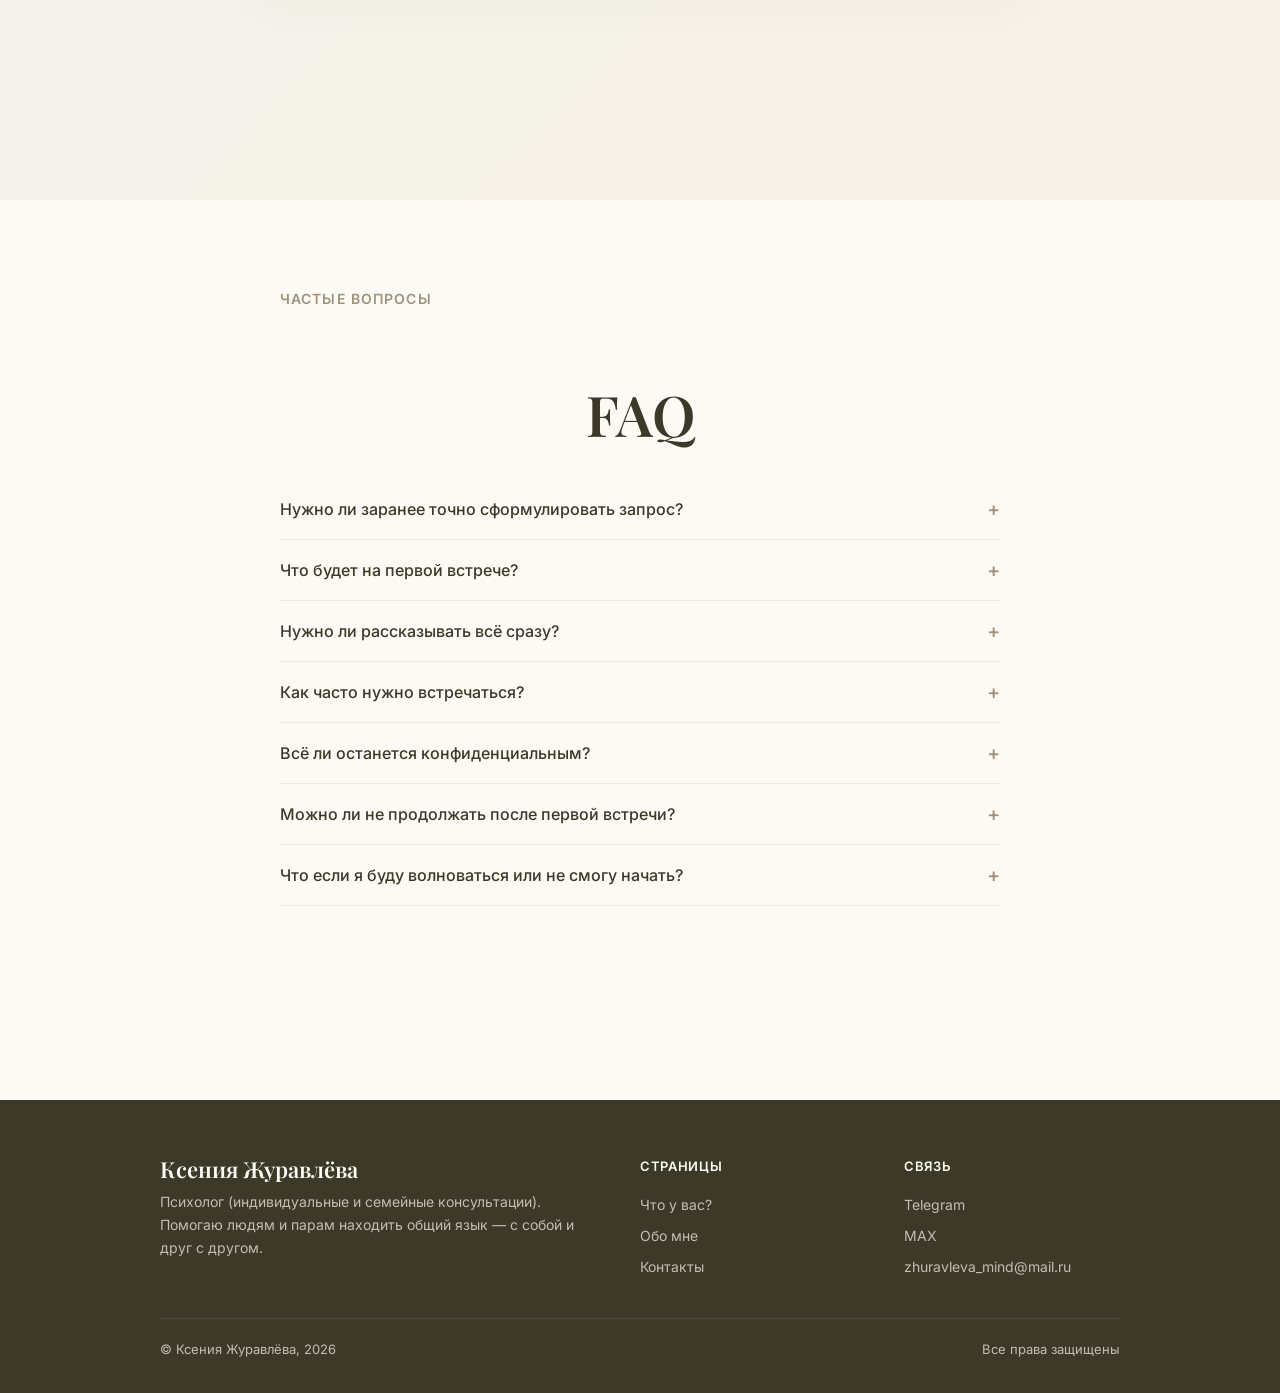
==== commit 376ab503: "Обо мне: десктопный размер фото как раньше; скролл не застревает внизу (snap proximity); hero-текст " ====
--- a/index.html
+++ b/index.html
@@ -16,7 +16,7 @@
 <link href="fonts/fonts-local.css" rel="stylesheet">
 <style>
   *,*::before,*::after{box-sizing:border-box;margin:0;padding:0}
-  html{scroll-behavior:smooth;scroll-snap-type:y mandatory}
+  html{scroll-behavior:smooth;scroll-snap-type:y proximity}
   body{font-family:'Inter',-apple-system,sans-serif;font-weight:400;font-size:17px;line-height:1.65;color:#3D3929;background:#FDFAF5;-webkit-font-smoothing:antialiased}
   h1,h2,h3,.serif{font-family:'Playfair Display',Georgia,serif;font-weight:600;line-height:1.2}
 
@@ -58,7 +58,7 @@
   /* === HERO === */
   .hero{height:100vh;display:flex;align-items:center;padding-top:64px;padding-bottom:0;background:linear-gradient(135deg,#FDFAF5 0%,#E8D5C4 40%,#C4D7C120 100%)}
   .hero .container{display:grid;grid-template-columns:0.9fr 1.1fr;column-gap:48px;align-items:center}
-  .hero-text{grid-column:1;grid-row:1}
+  .hero-text{grid-column:1;grid-row:1;position:relative;top:-56px}
   .hero-image{grid-column:2;grid-row:1/span 2}
   .hero-bottom{grid-column:1;grid-row:2}
   .hero-badge{display:inline-block;position:relative;top:-28px;padding:6px 16px;background:rgba(196,215,193,0.4);border-radius:999px;font-size:13px;font-weight:500;color:#5C7A5E;margin-bottom:20px}
@@ -161,7 +161,7 @@
   .pricing-features li::before{content:'✓';color:#7BAF7E;font-weight:700}
 
   /* === ABOUT === */
-  .about-grid{display:grid;grid-template-columns:1.15fr 0.85fr;gap:56px;align-items:center}
+  .about-grid{display:grid;grid-template-columns:1fr 1fr;gap:80px;align-items:center}
   .about-photo{width:100%;max-height:84vh;aspect-ratio:1/2;margin-top:56px;border-radius:24px;overflow:hidden;box-shadow:0 16px 48px rgba(139,111,92,0.10)}
   .about-photo img{width:100%;height:100%;object-fit:cover}
   .about-text h2{margin-bottom:24px}
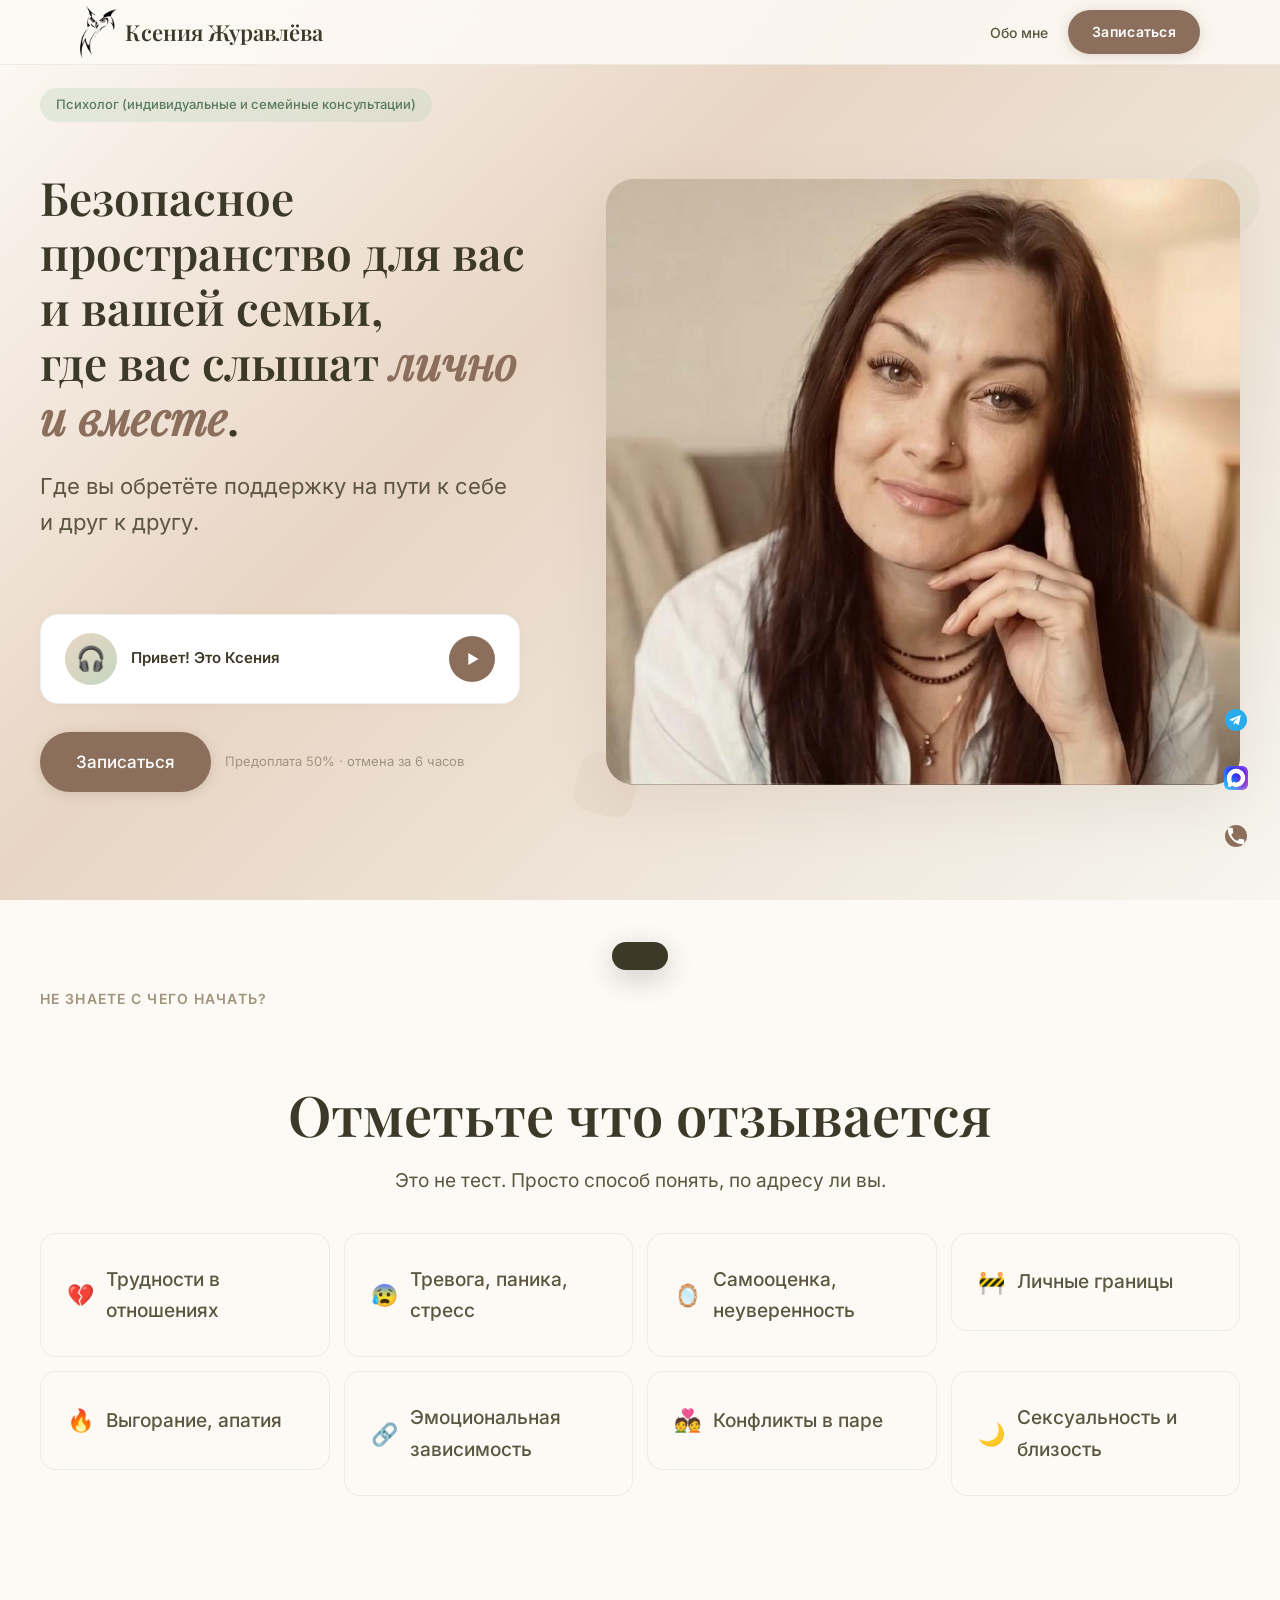
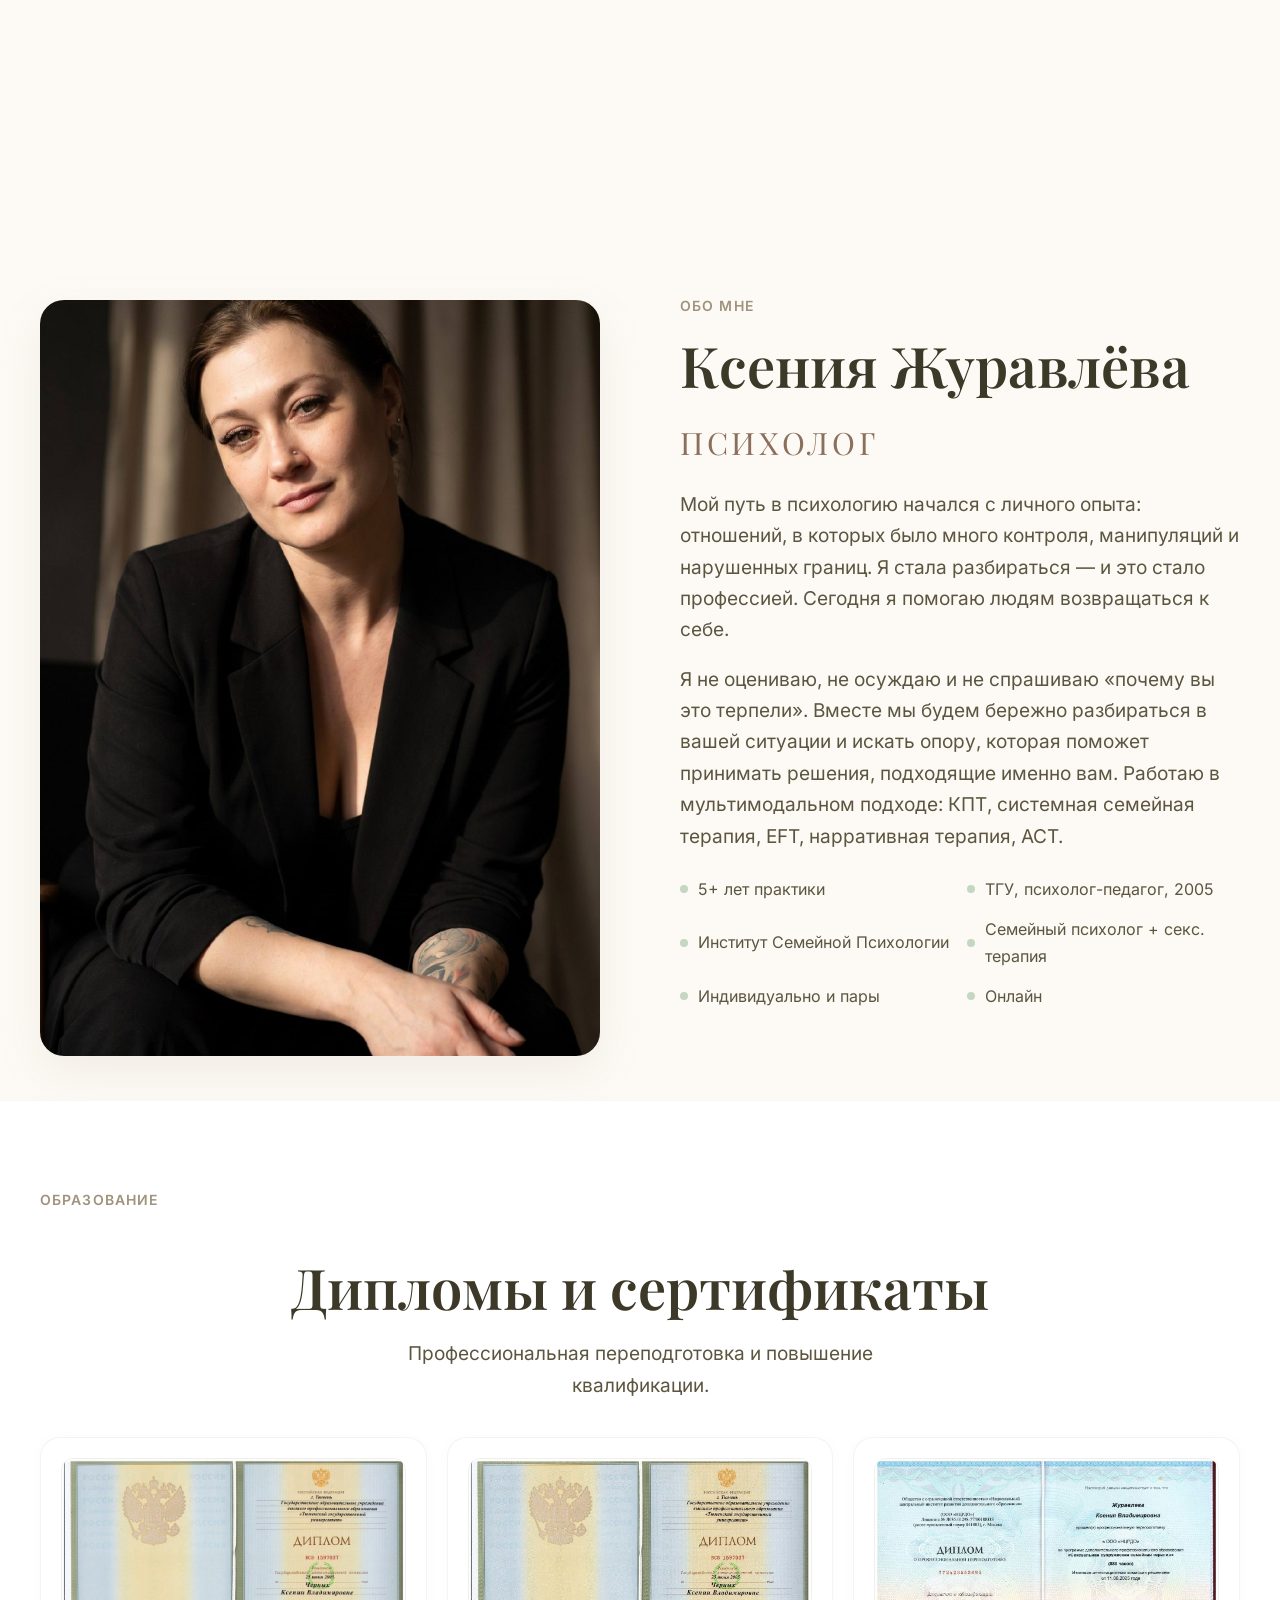
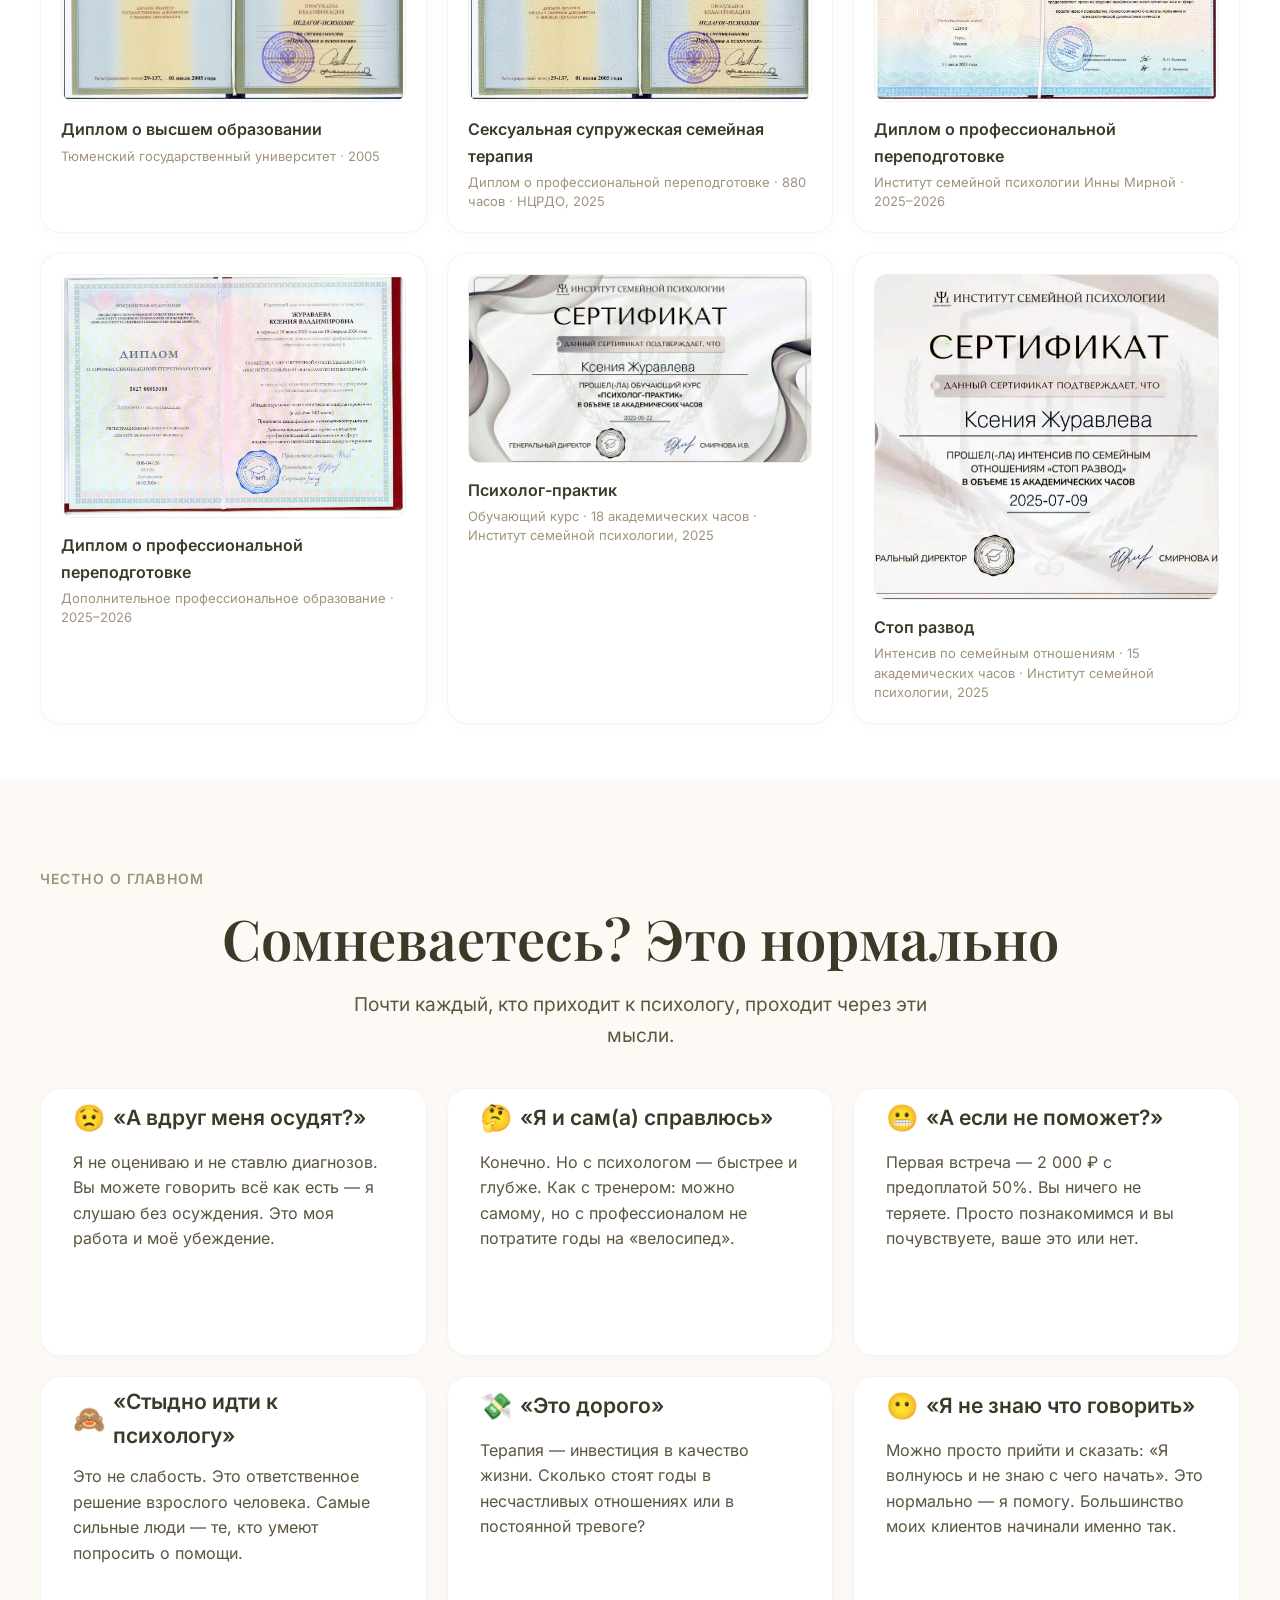
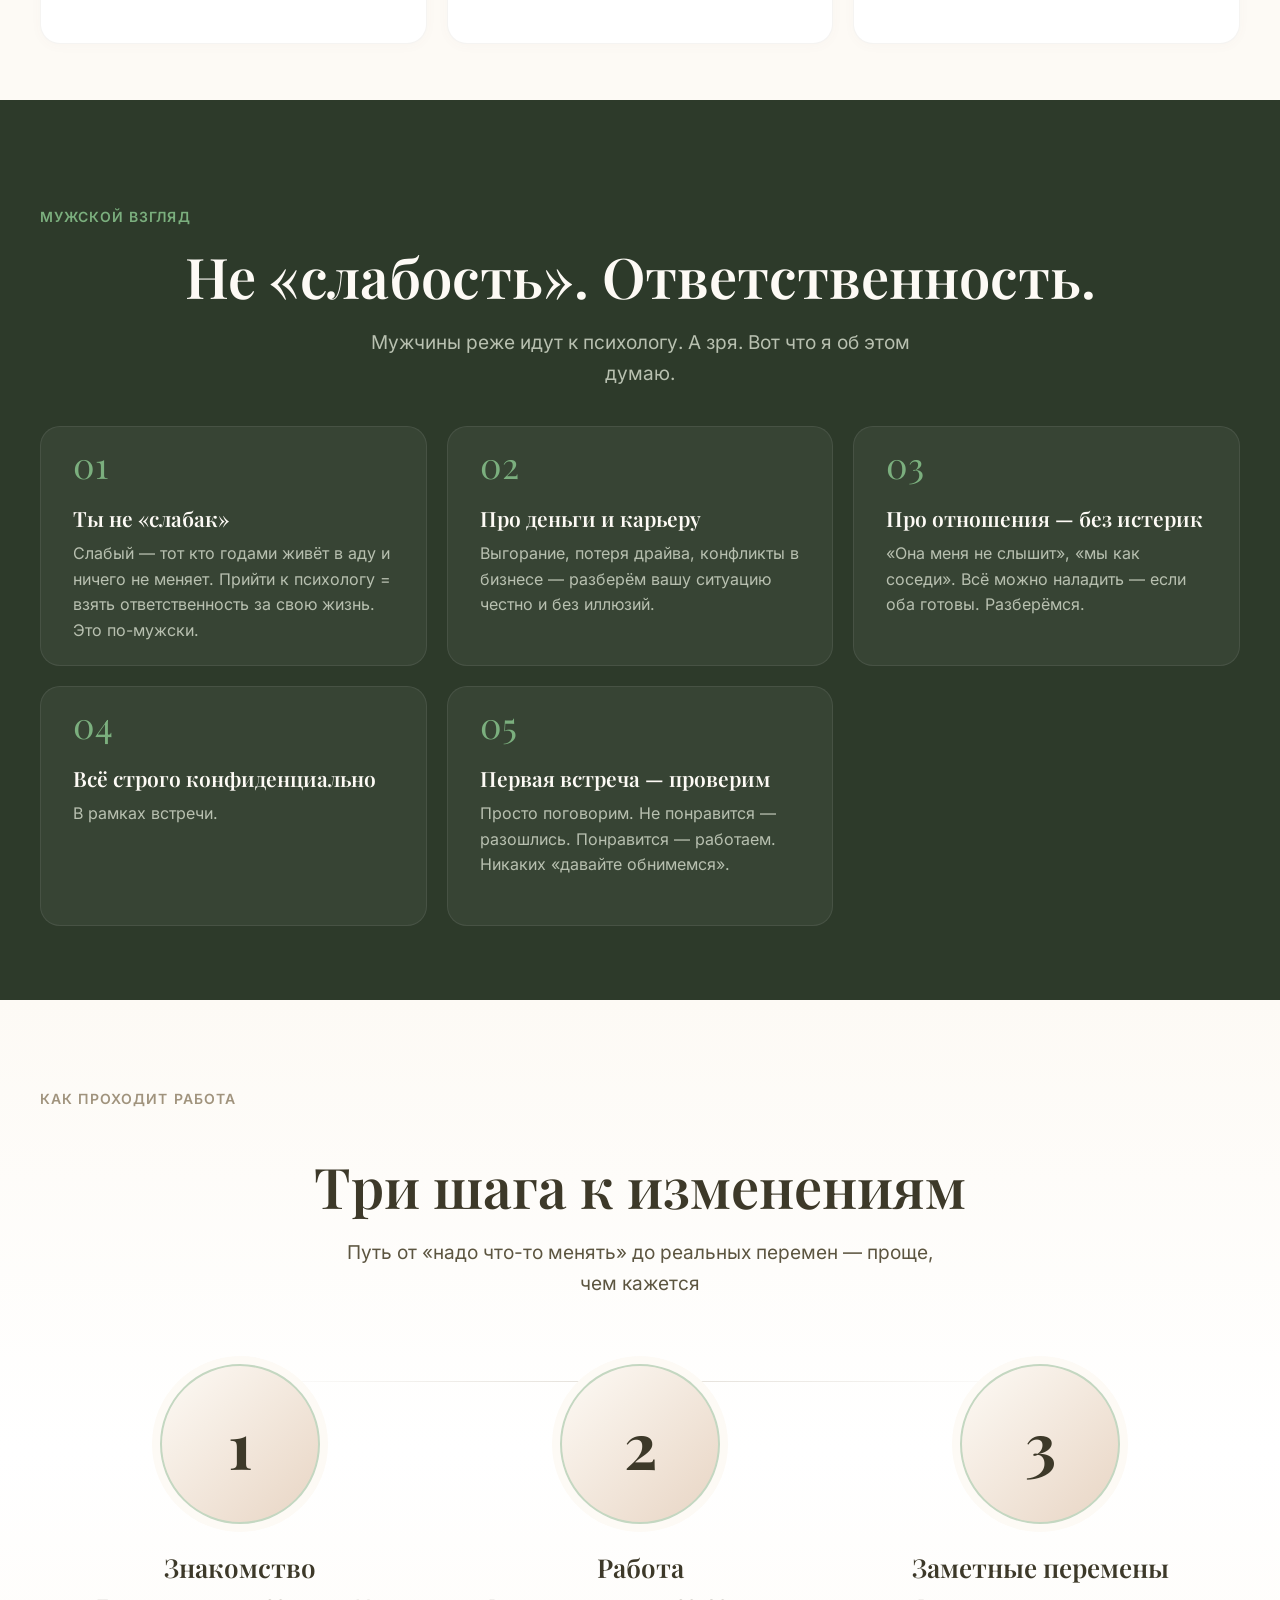
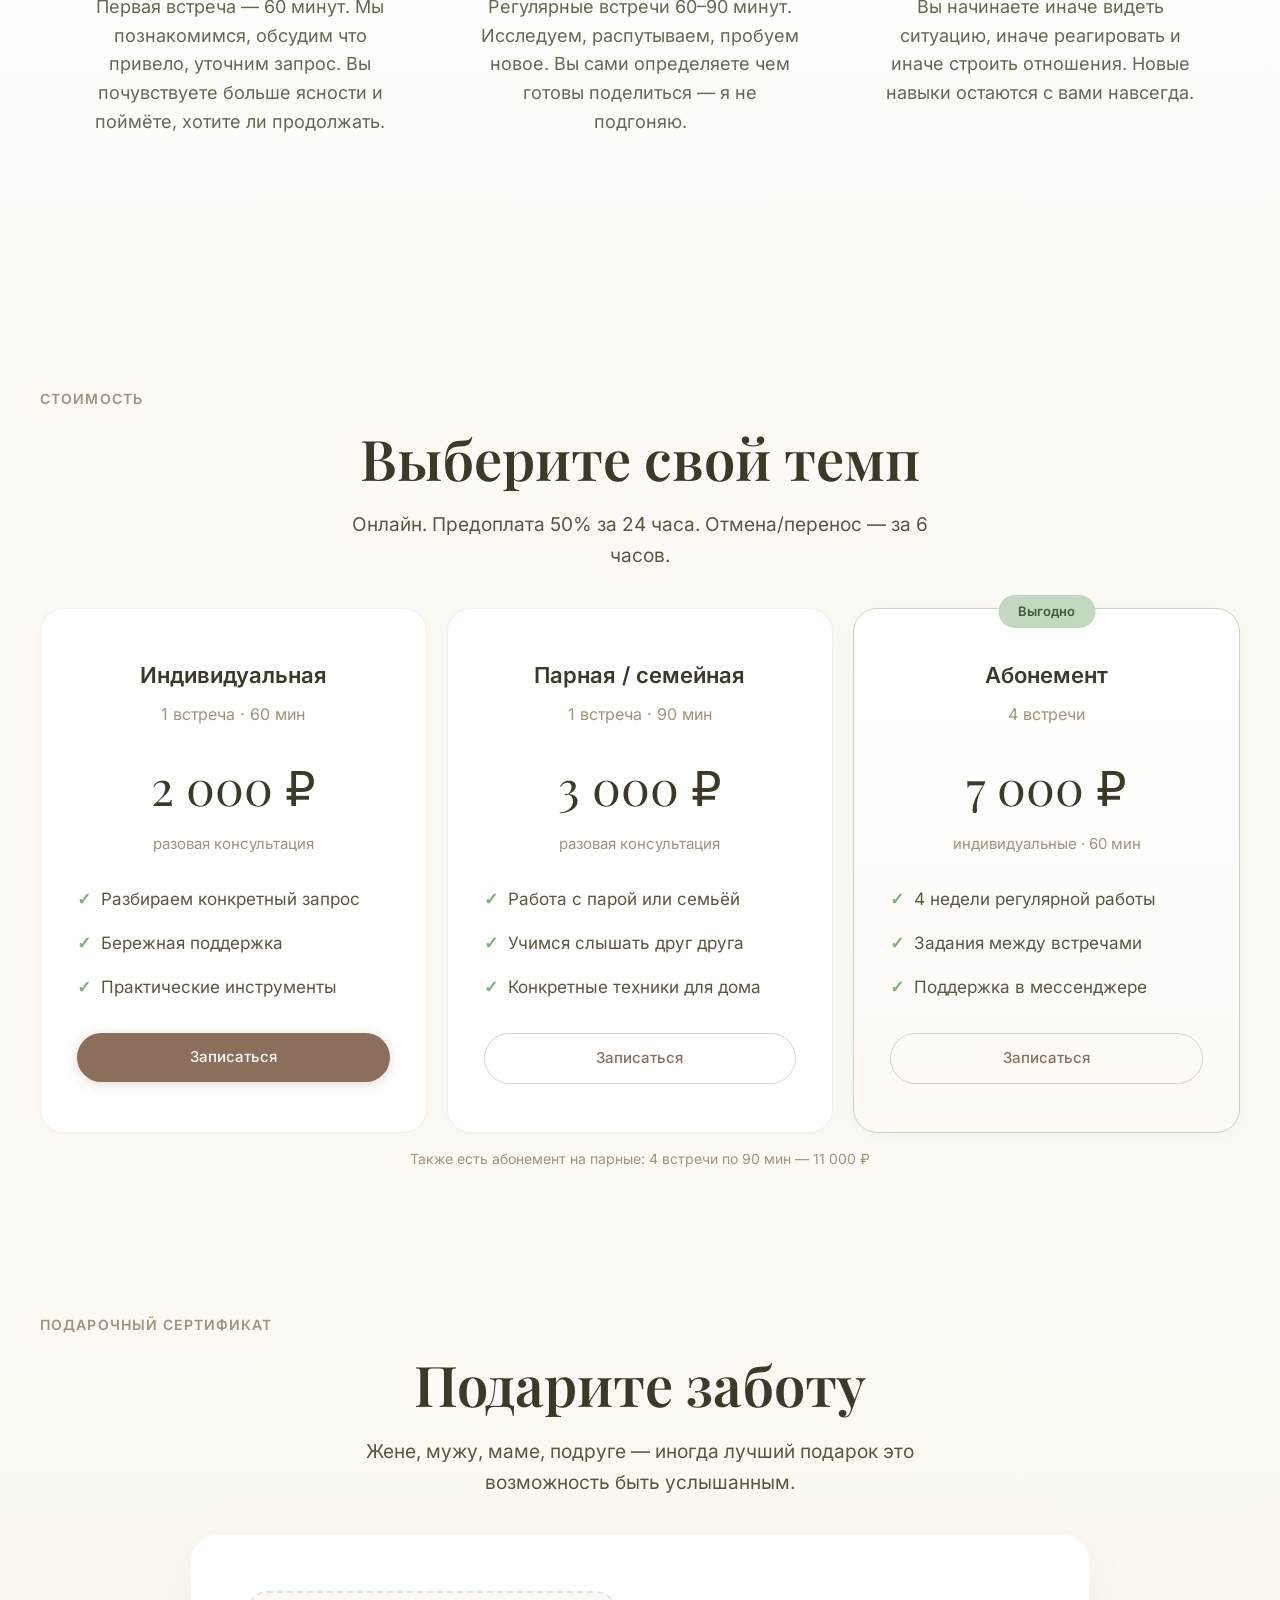
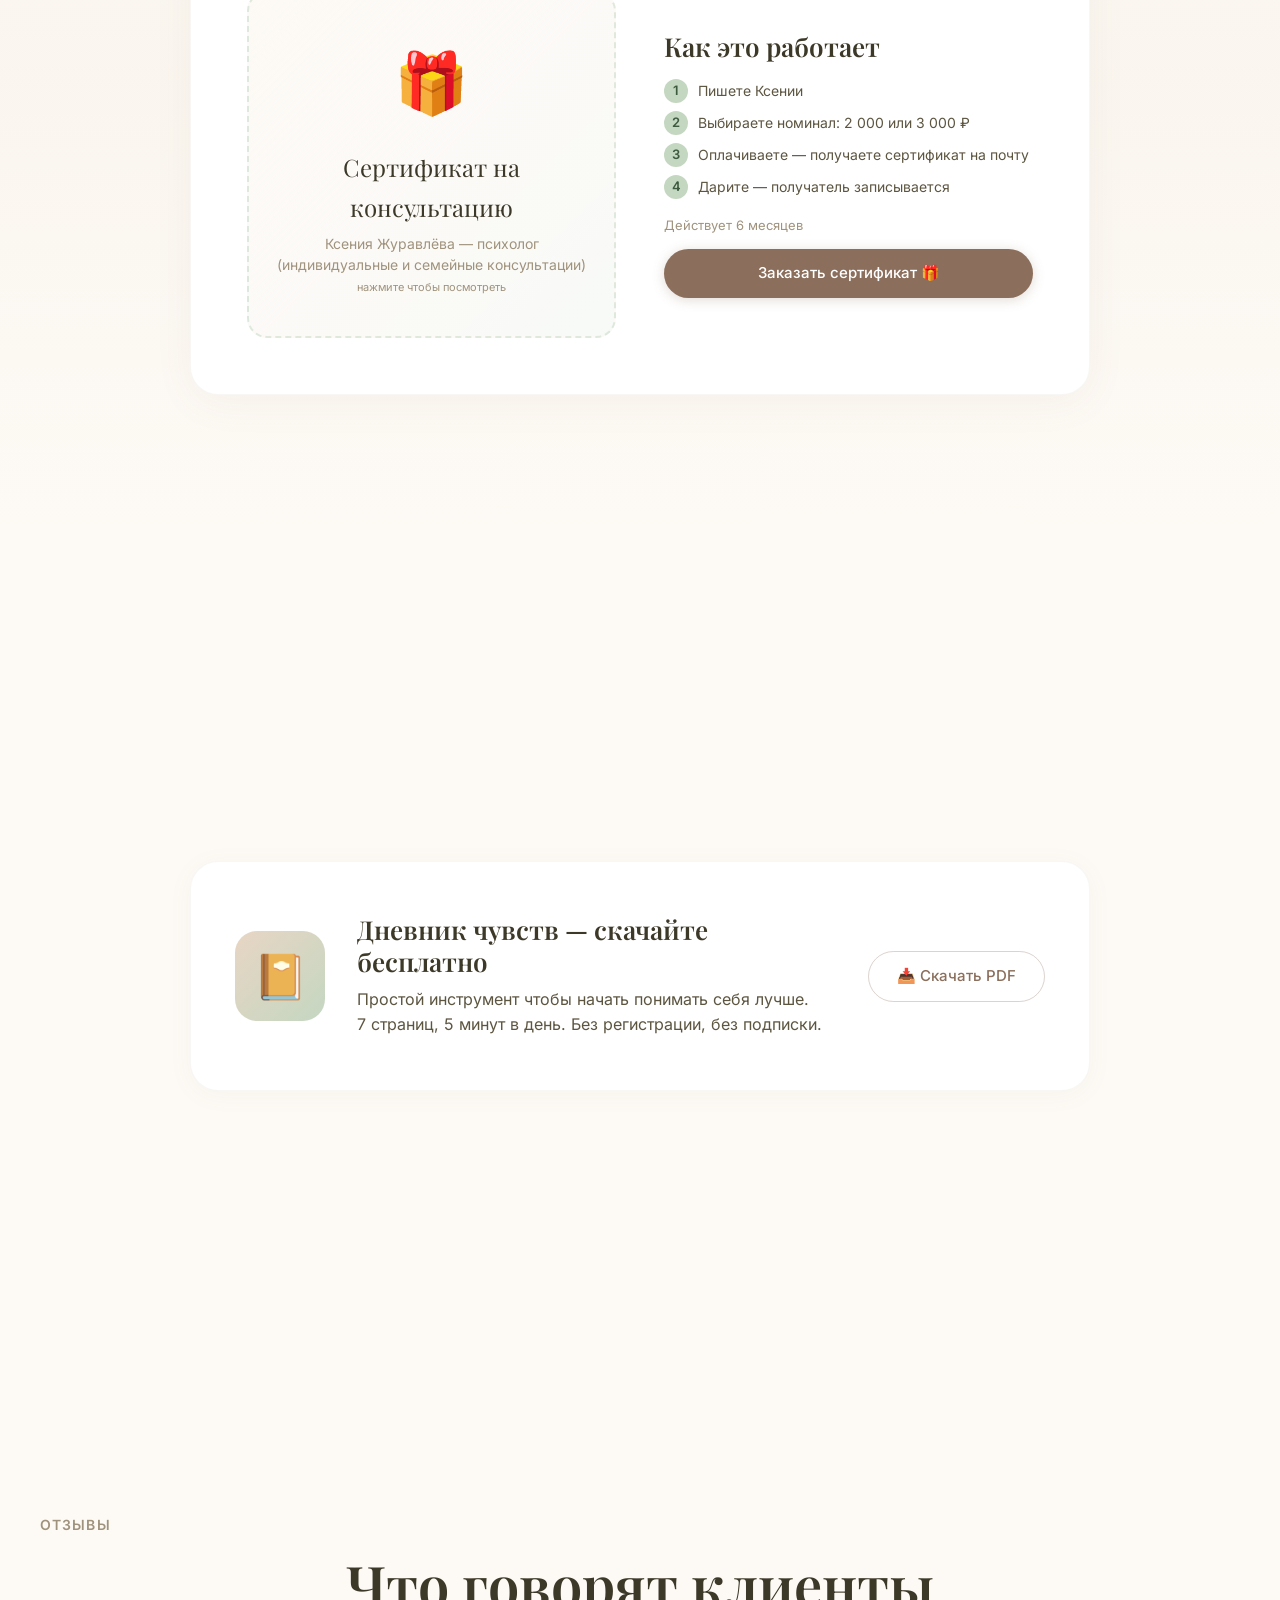
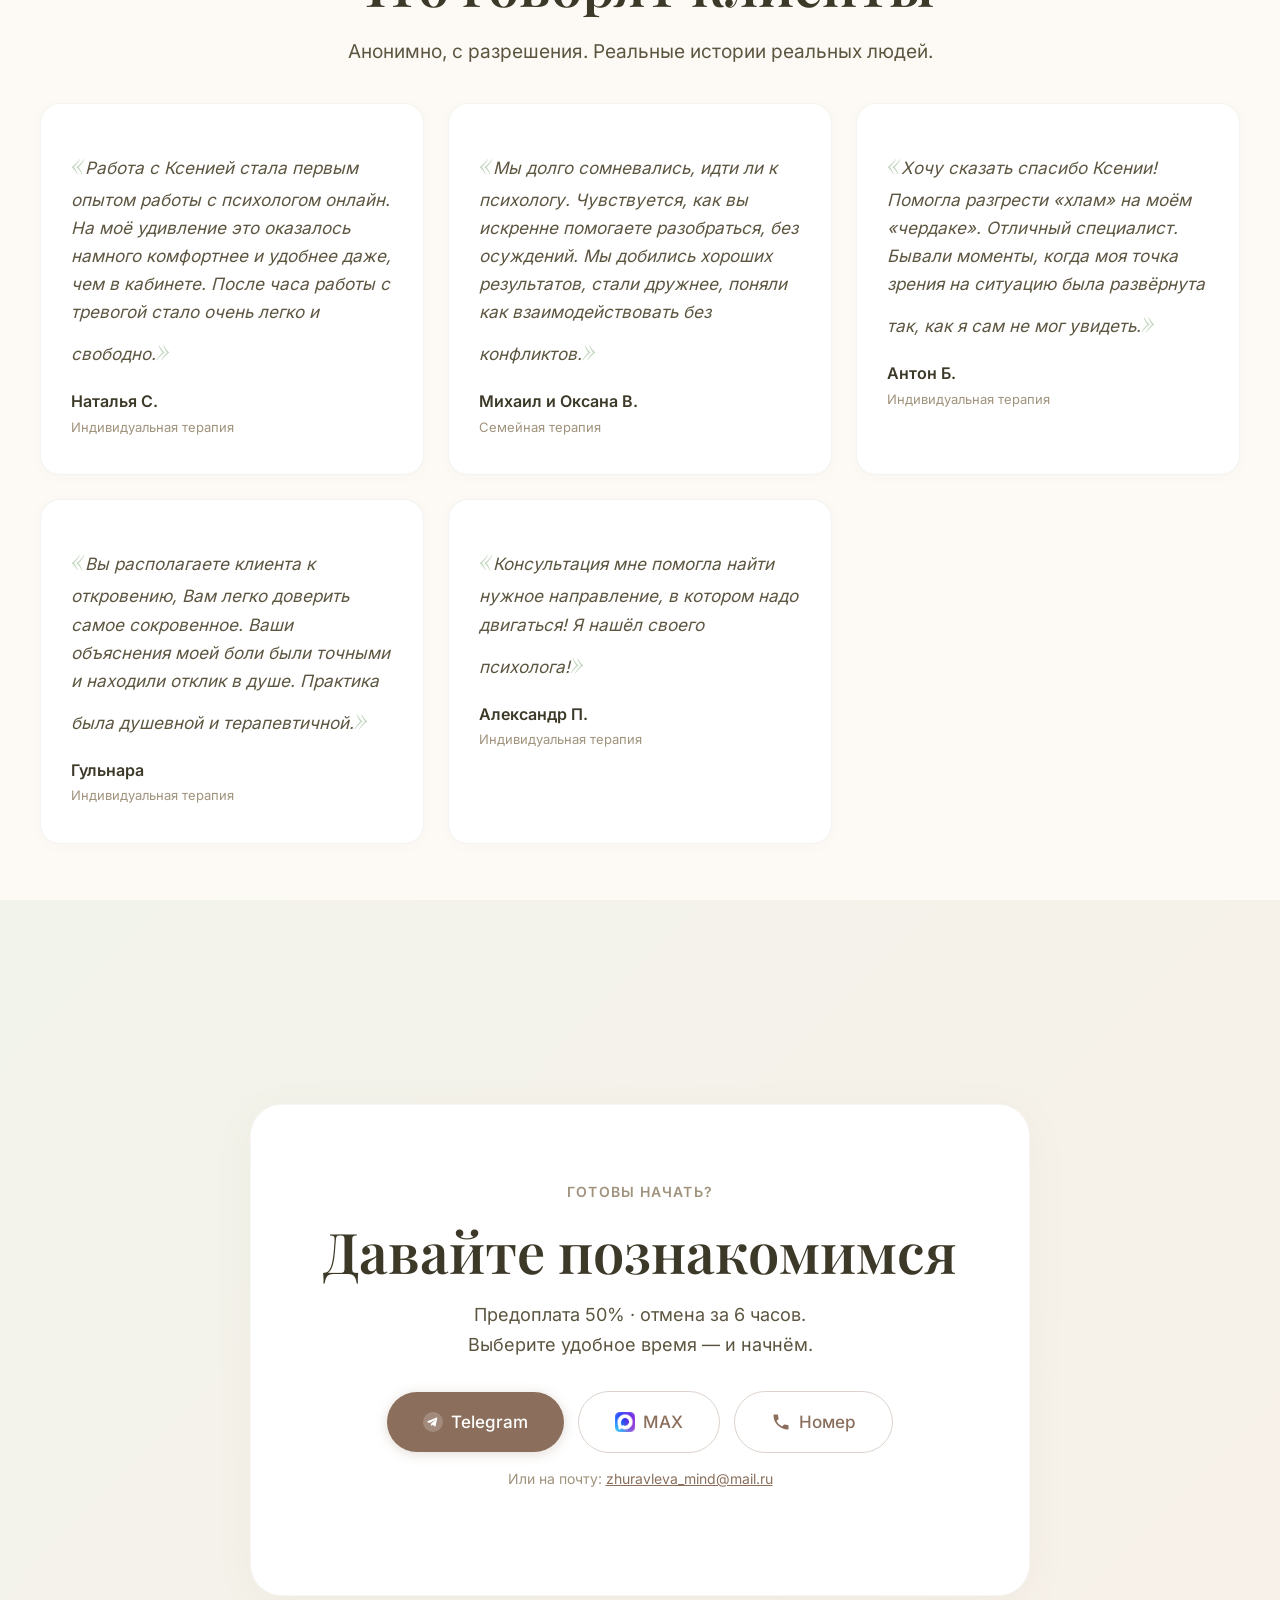
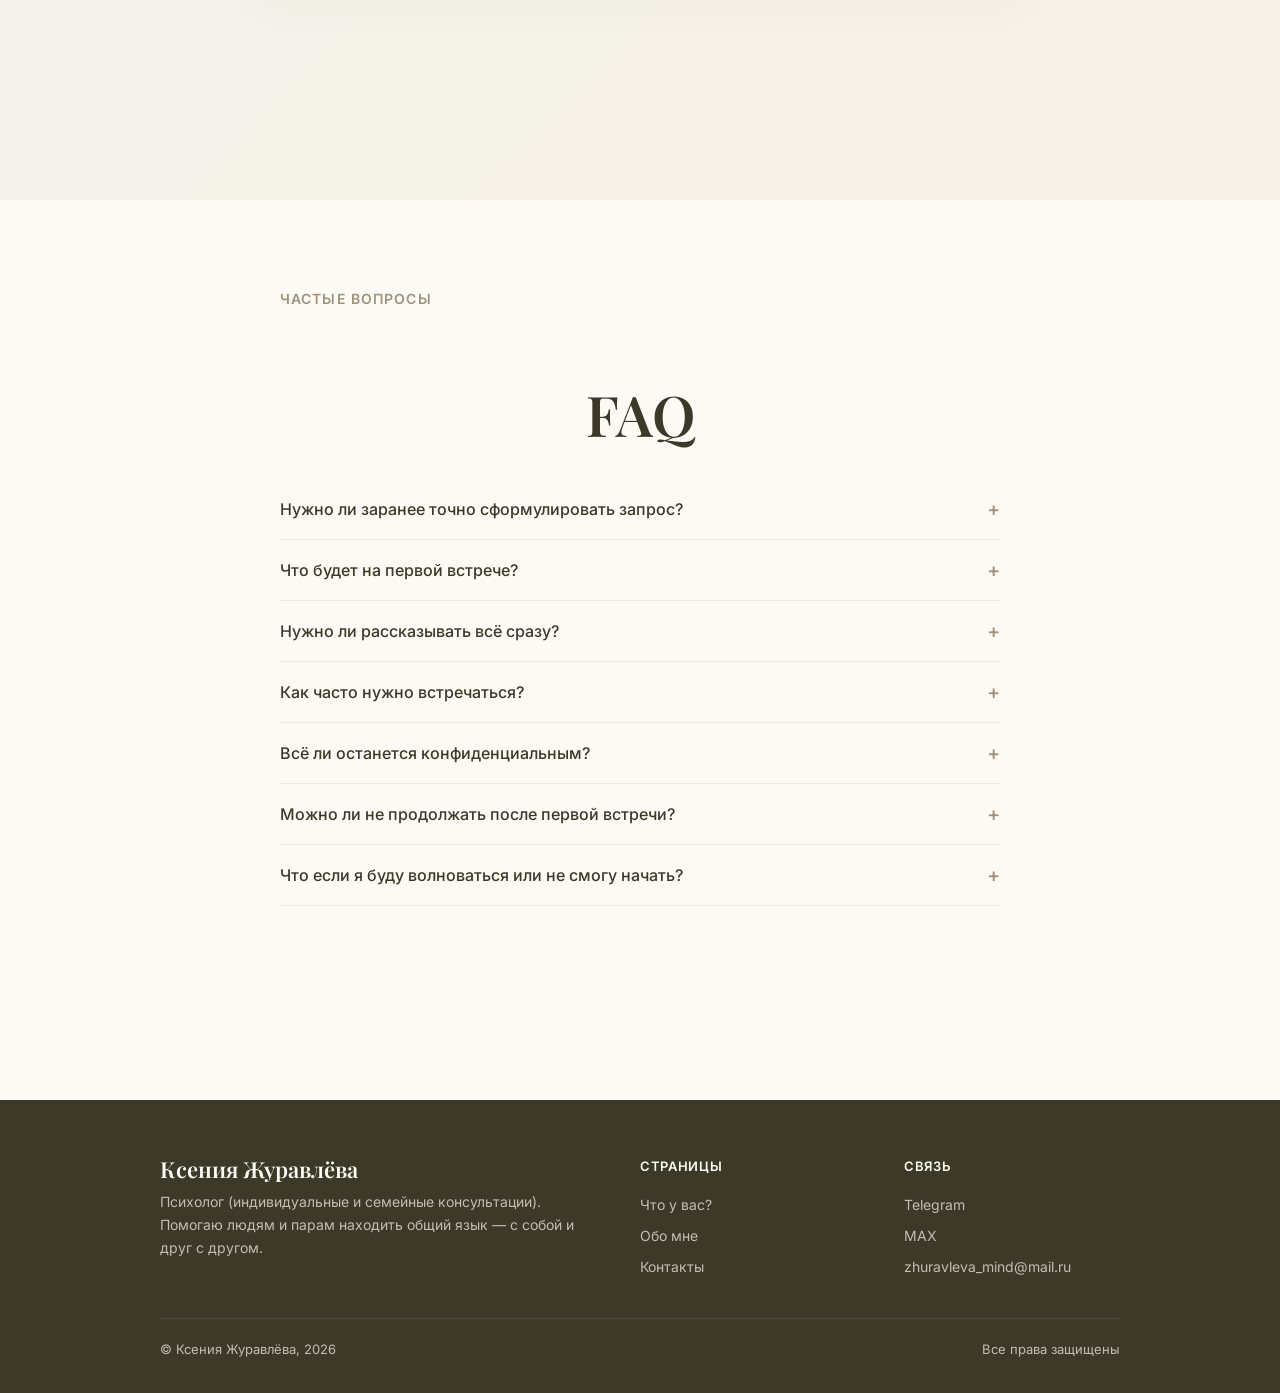
==== commit fa5a31cb: "Скролл: принудиловка вернулась (mandatory), футер — своя snap-точка, низ достигается; диплом ТюмГУ 2" ====
--- a/index.html
+++ b/index.html
@@ -16,7 +16,7 @@
 <link href="fonts/fonts-local.css" rel="stylesheet">
 <style>
   *,*::before,*::after{box-sizing:border-box;margin:0;padding:0}
-  html{scroll-behavior:smooth;scroll-snap-type:y proximity}
+  html{scroll-behavior:smooth;scroll-snap-type:y mandatory}
   body{font-family:'Inter',-apple-system,sans-serif;font-weight:400;font-size:17px;line-height:1.65;color:#3D3929;background:#FDFAF5;-webkit-font-smoothing:antialiased}
   h1,h2,h3,.serif{font-family:'Playfair Display',Georgia,serif;font-weight:600;line-height:1.2}
 
@@ -205,7 +205,7 @@
   .cta-buttons{display:flex;gap:14px;justify-content:center;flex-wrap:wrap;align-items:center}
 
   /* === FOOTER === */
-  footer{background:#3D3929;color:#C4BDB0;padding:56px 24px 32px;font-size:14px}
+  footer{background:#3D3929;color:#C4BDB0;padding:56px 24px 32px;font-size:14px;scroll-snap-align:start}
   footer .container{max-width:960px;margin:0 auto}
   .footer-grid{display:grid;grid-template-columns:2fr 1fr 1fr;gap:48px;margin-bottom:40px}
   .footer-brand h3{font-family:'Playfair Display',serif;font-size:22px;color:#FDFAF5;margin-bottom:8px}
@@ -424,6 +424,7 @@
     <h2 class="section-title" style="text-align:center;margin-top:28px">Дипломы и сертификаты</h2>
     <p class="section-subtitle" style="text-align:center;margin-left:auto;margin-right:auto">Профессиональная переподготовка и повышение квалификации.</p>
     <div class="docs-grid">
+      <a class="doc-card" href="docs/diplom-vysshee-tumen.pdf" target="_blank"><img src="docs/diplom-vysshee-tumen.jpg" alt="Диплом о высшем образовании"><span class="doc-name">Диплом о высшем образовании</span><span class="doc-sub">Тюменский государственный университет · 2005</span></a>
       <a class="doc-card" href="docs/diplom-seksualnaya-terapiya.pdf" target="_blank"><img src="docs/diplom-seksualnaya-terapiya.jpg" alt="Диплом о профессиональной переподготовке"><span class="doc-name">Сексуальная супружеская семейная терапия</span><span class="doc-sub">Диплом о профессиональной переподготовке · 880 часов · НЦРДО, 2025</span></a>
       <a class="doc-card" href="docs/diplom-institut-mirnoy.pdf" target="_blank"><img src="docs/diplom-institut-mirnoy.jpg" alt="Диплом о профессиональной переподготовке"><span class="doc-name">Диплом о профессиональной переподготовке</span><span class="doc-sub">Институт семейной психологии Инны Мирной · 2025–2026</span></a>
       <a class="doc-card" href="docs/diplom-perepodgotovka.pdf" target="_blank"><img src="docs/diplom-perepodgotovka.jpg" alt="Диплом о профессиональной переподготовке"><span class="doc-name">Диплом о профессиональной переподготовке</span><span class="doc-sub">Дополнительное профессиональное образование · 2025–2026</span></a>
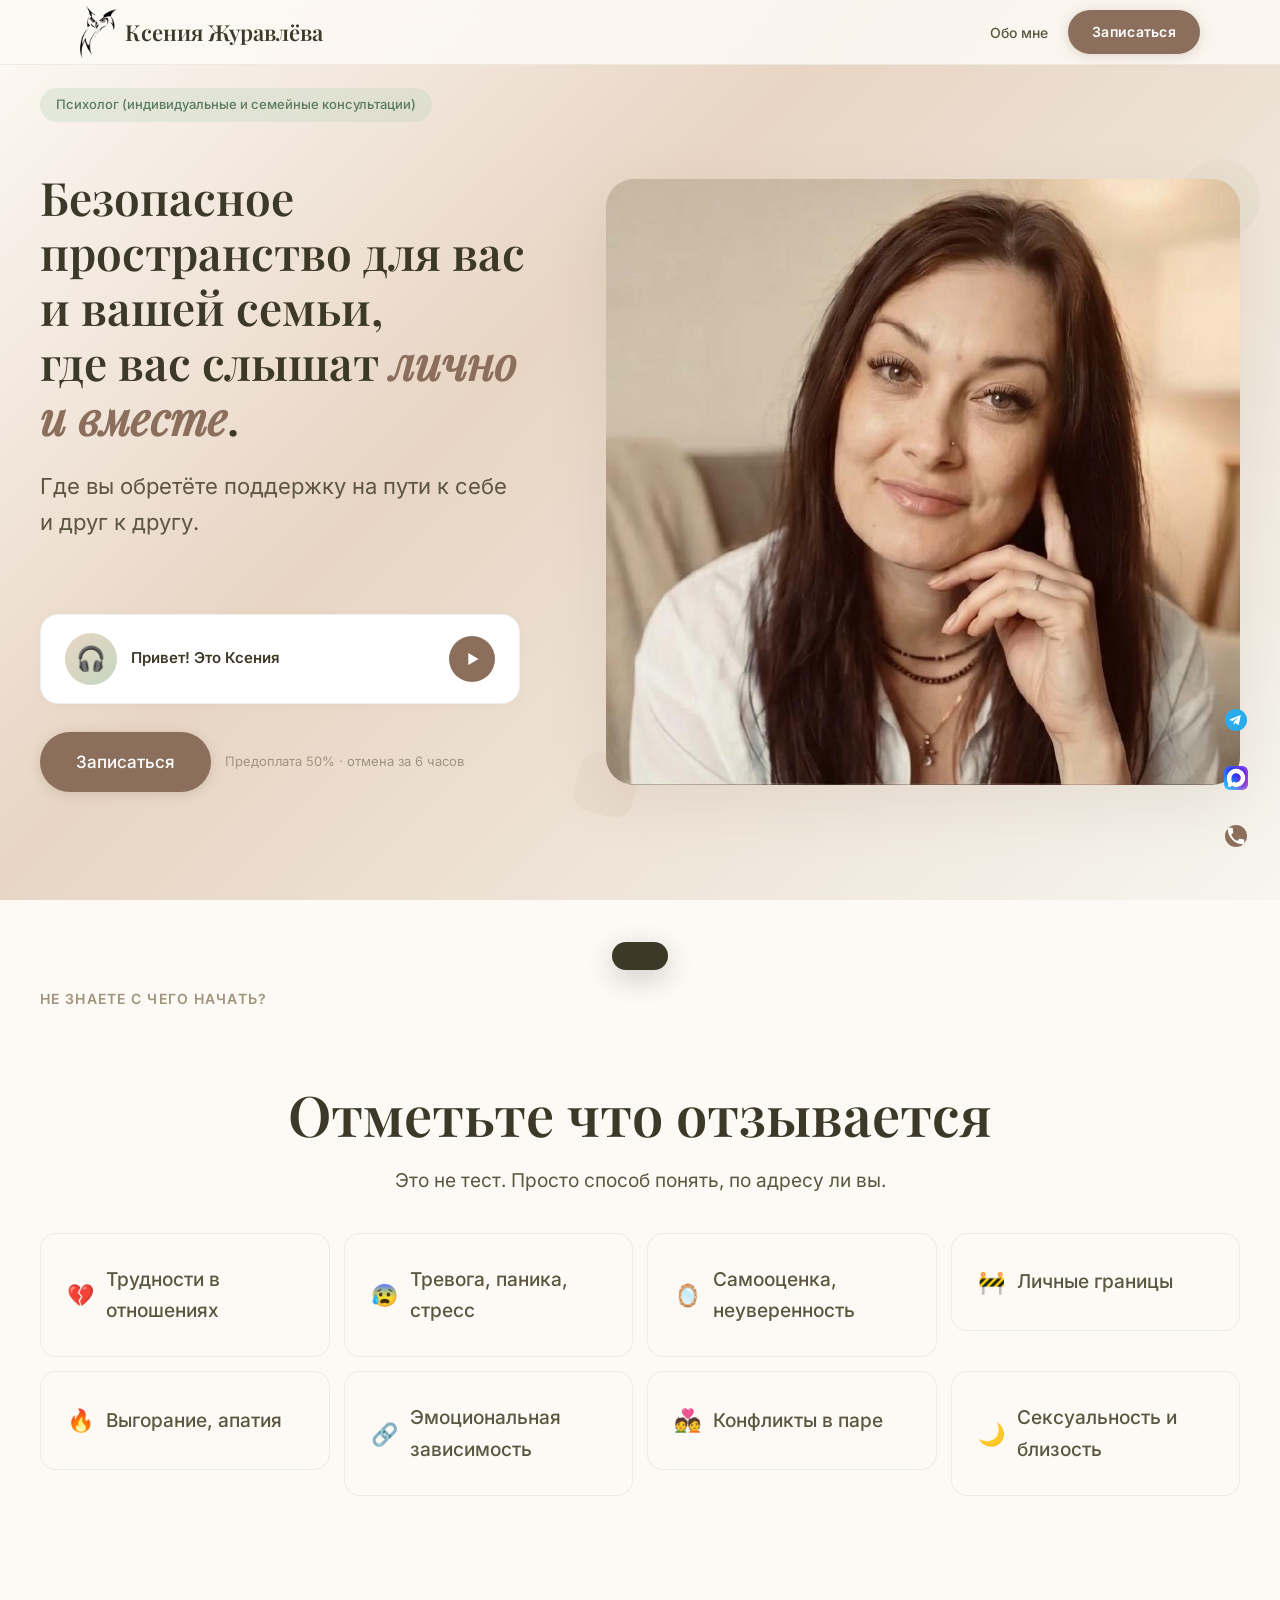
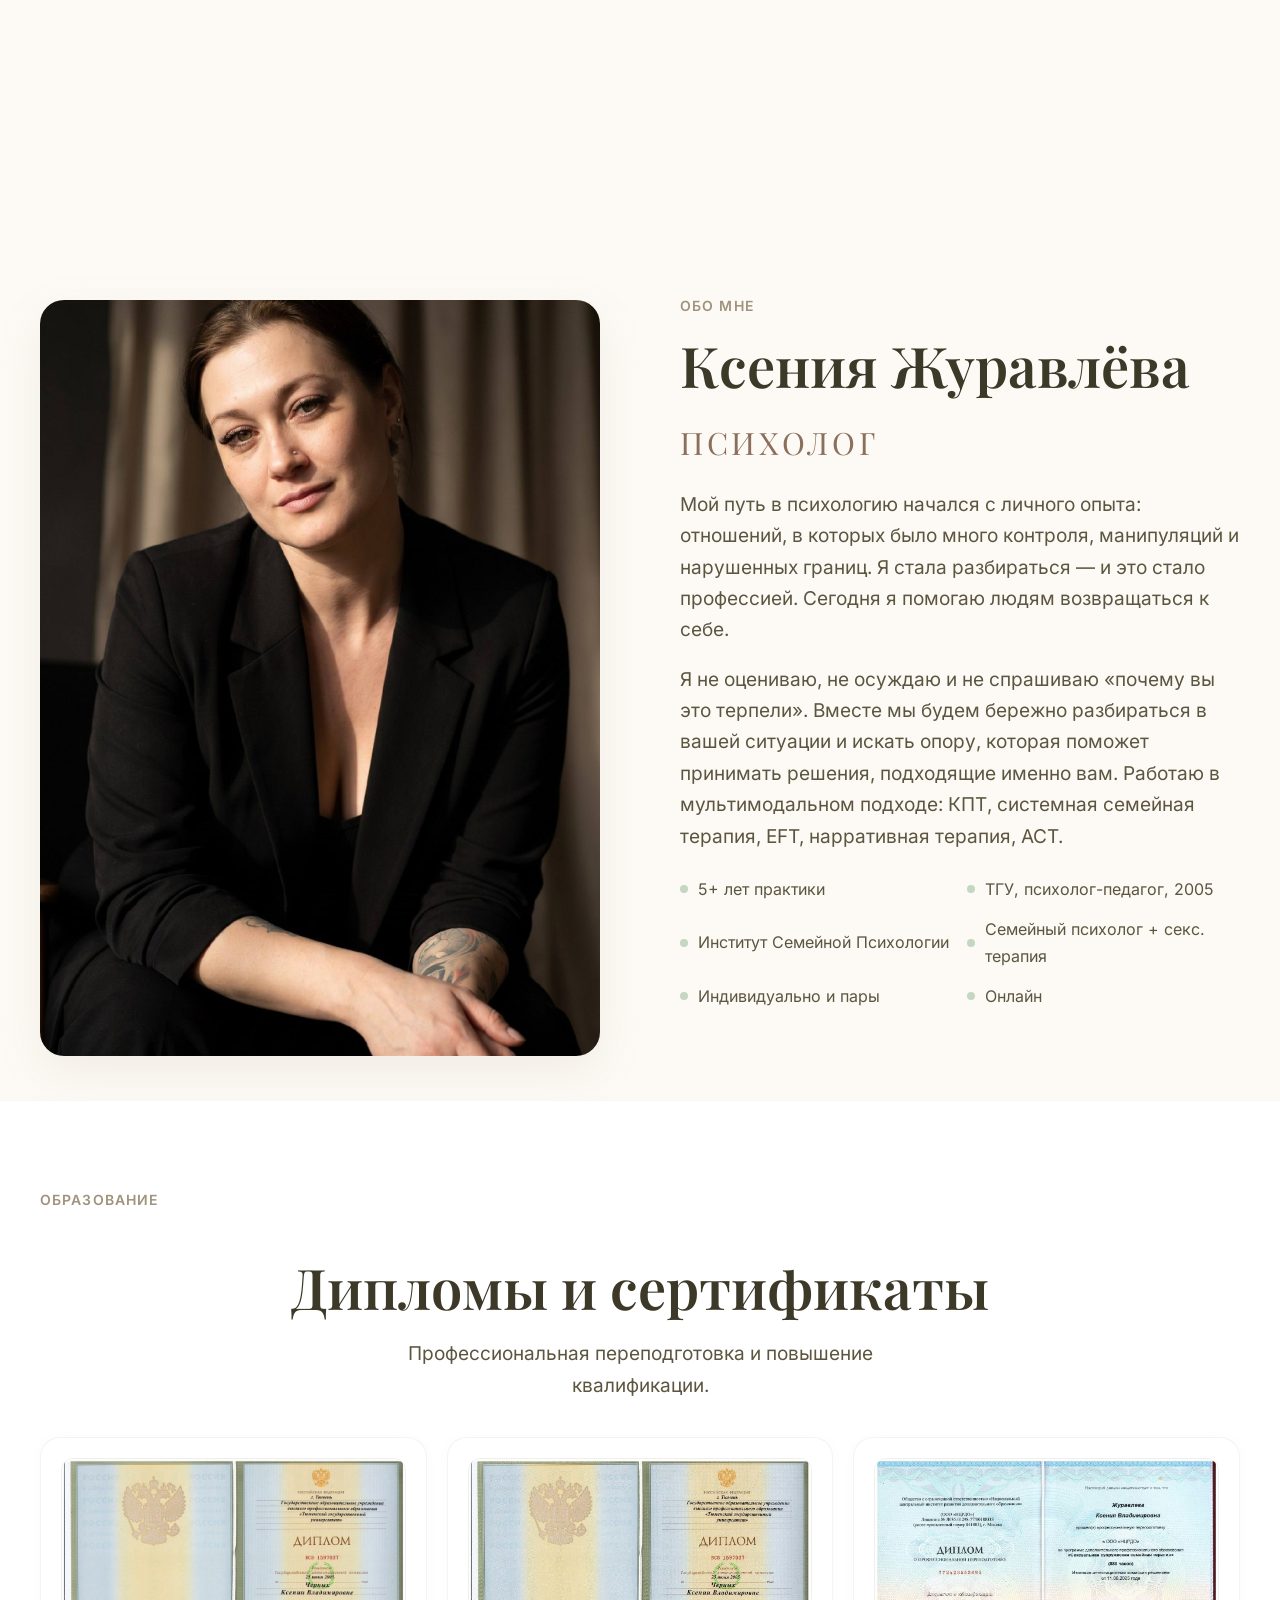
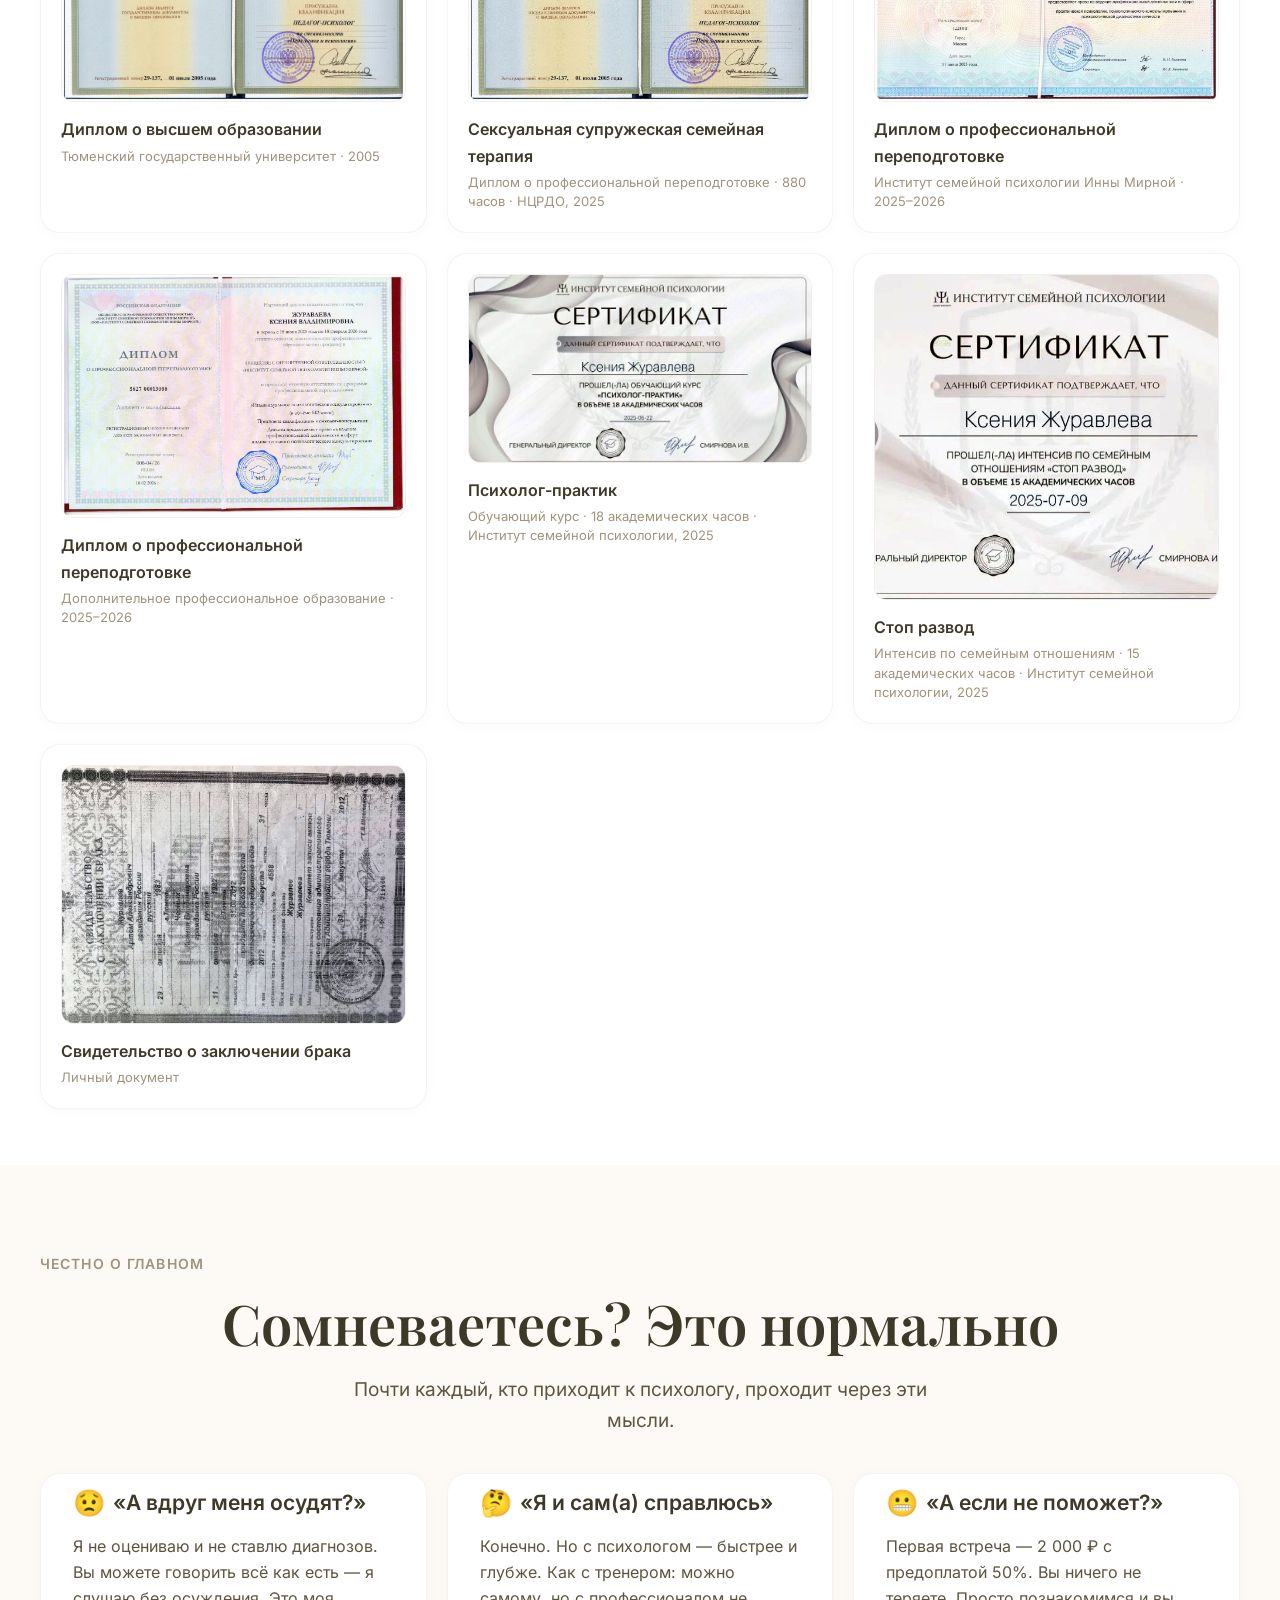
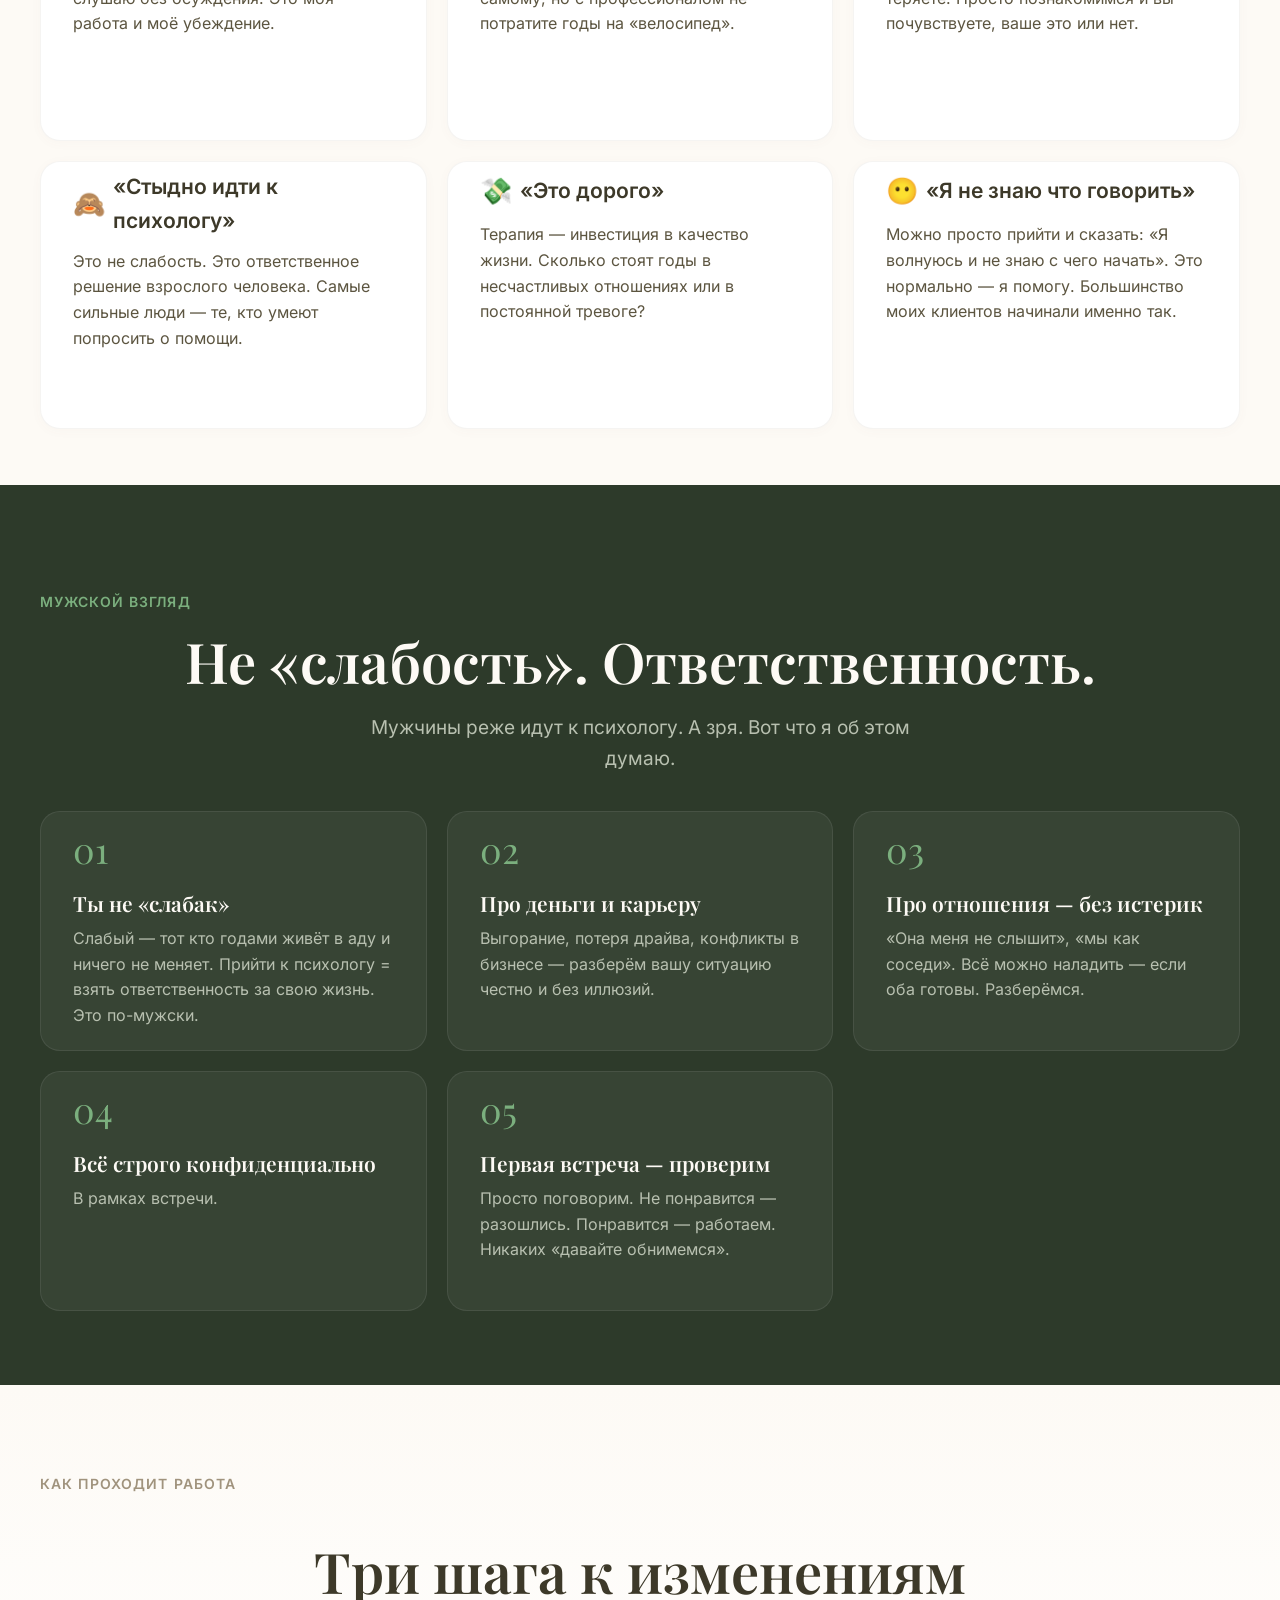
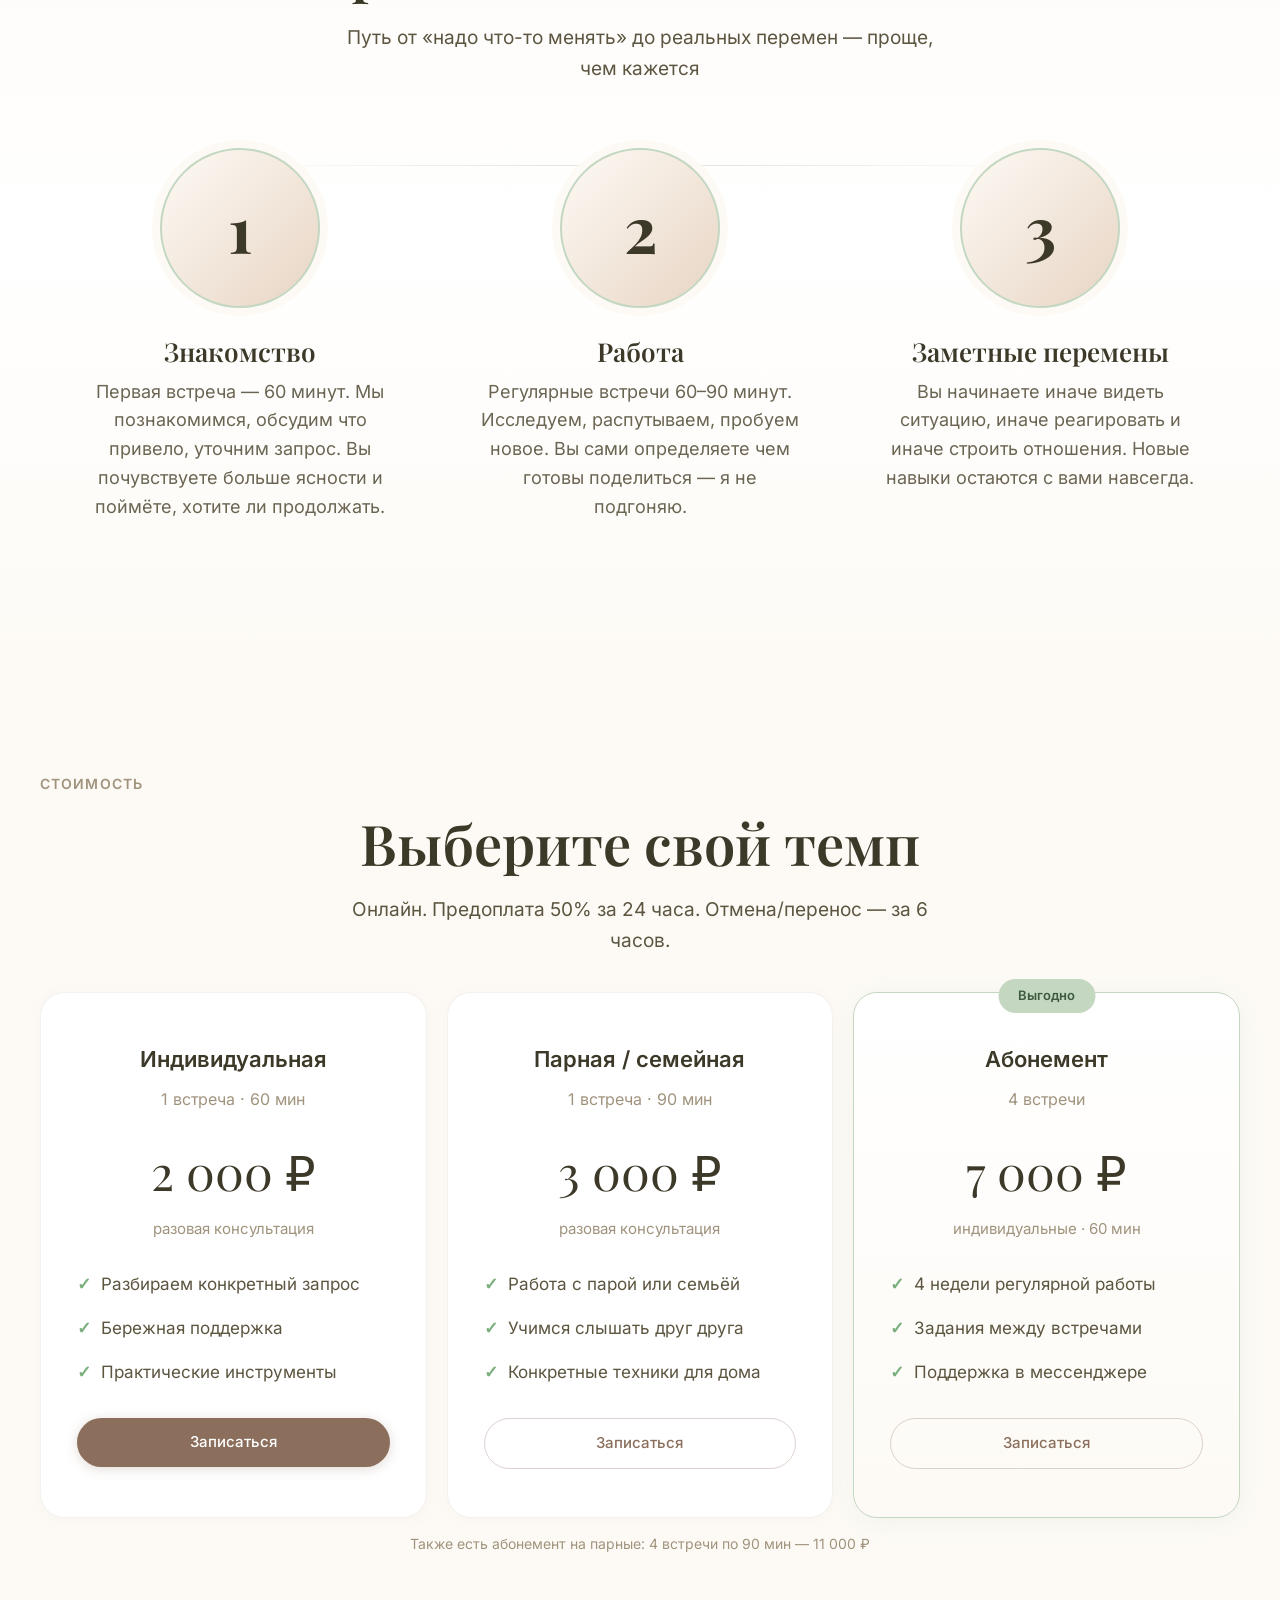
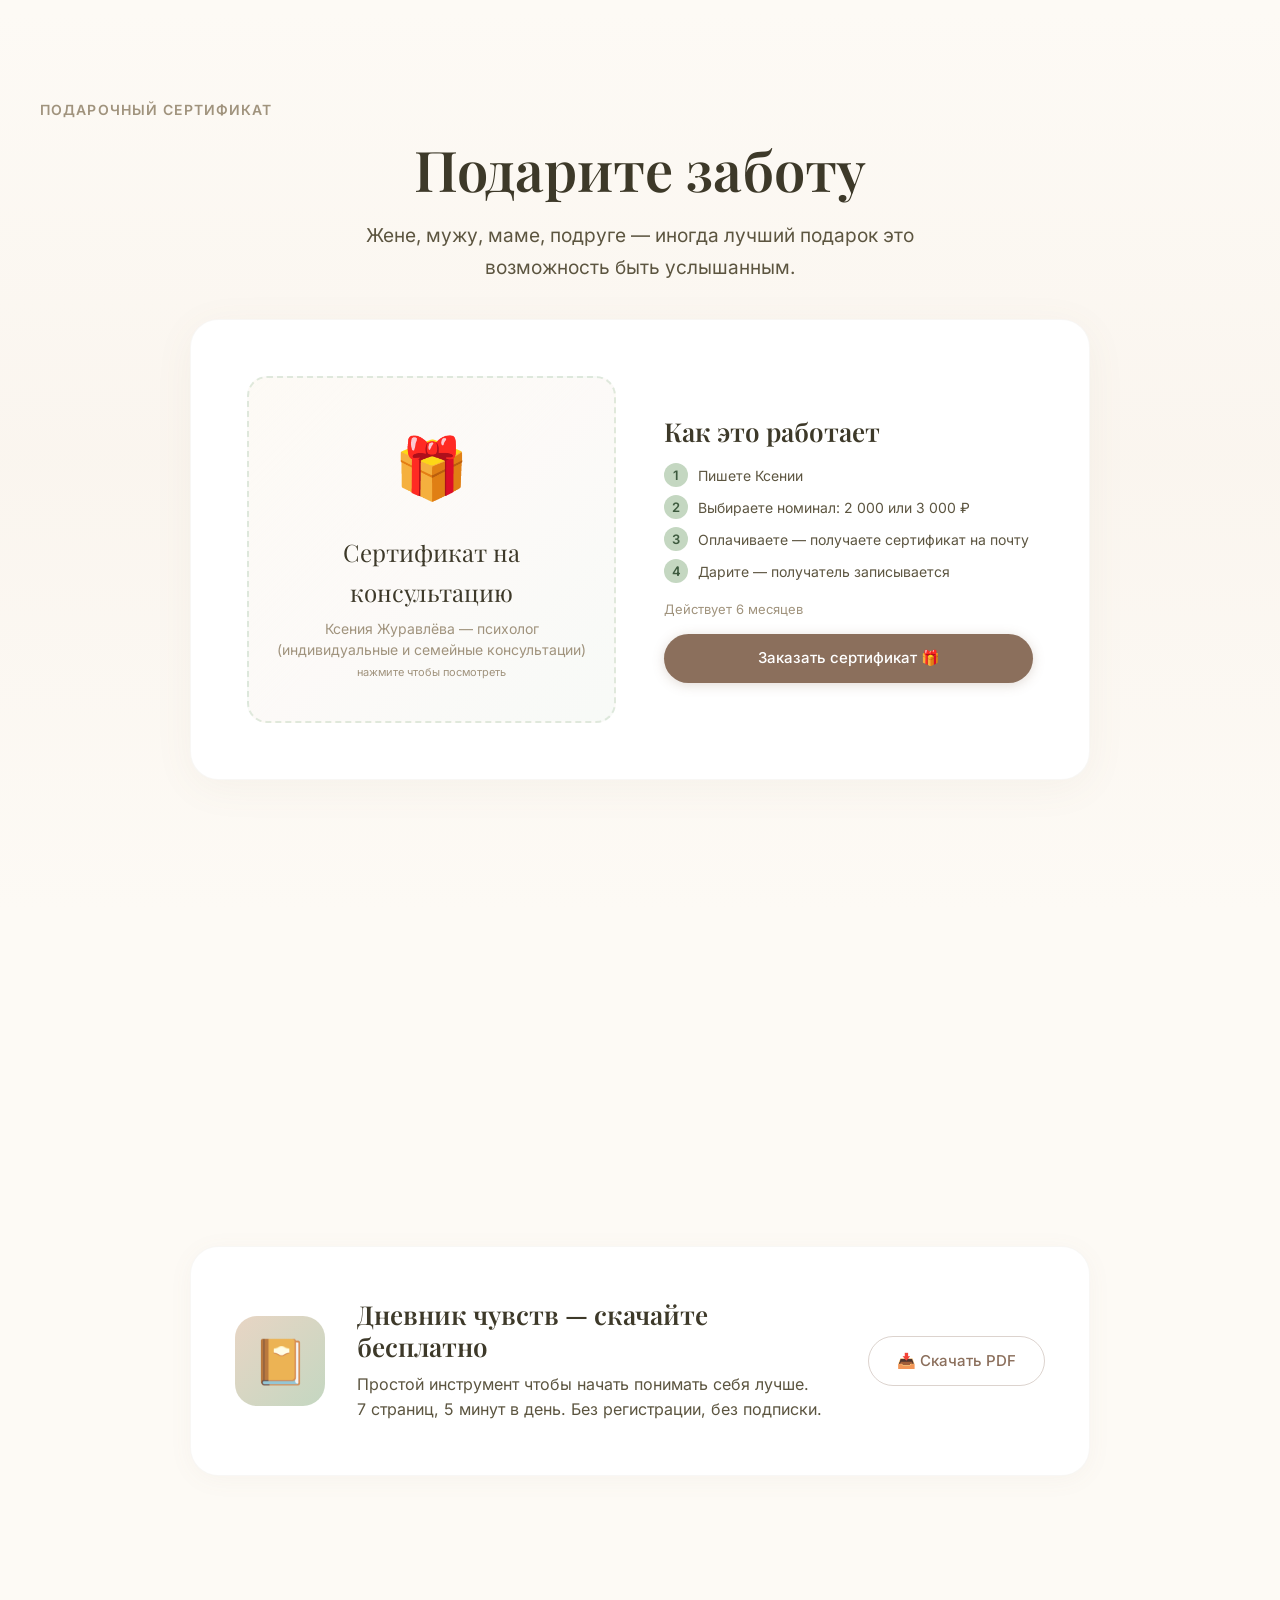
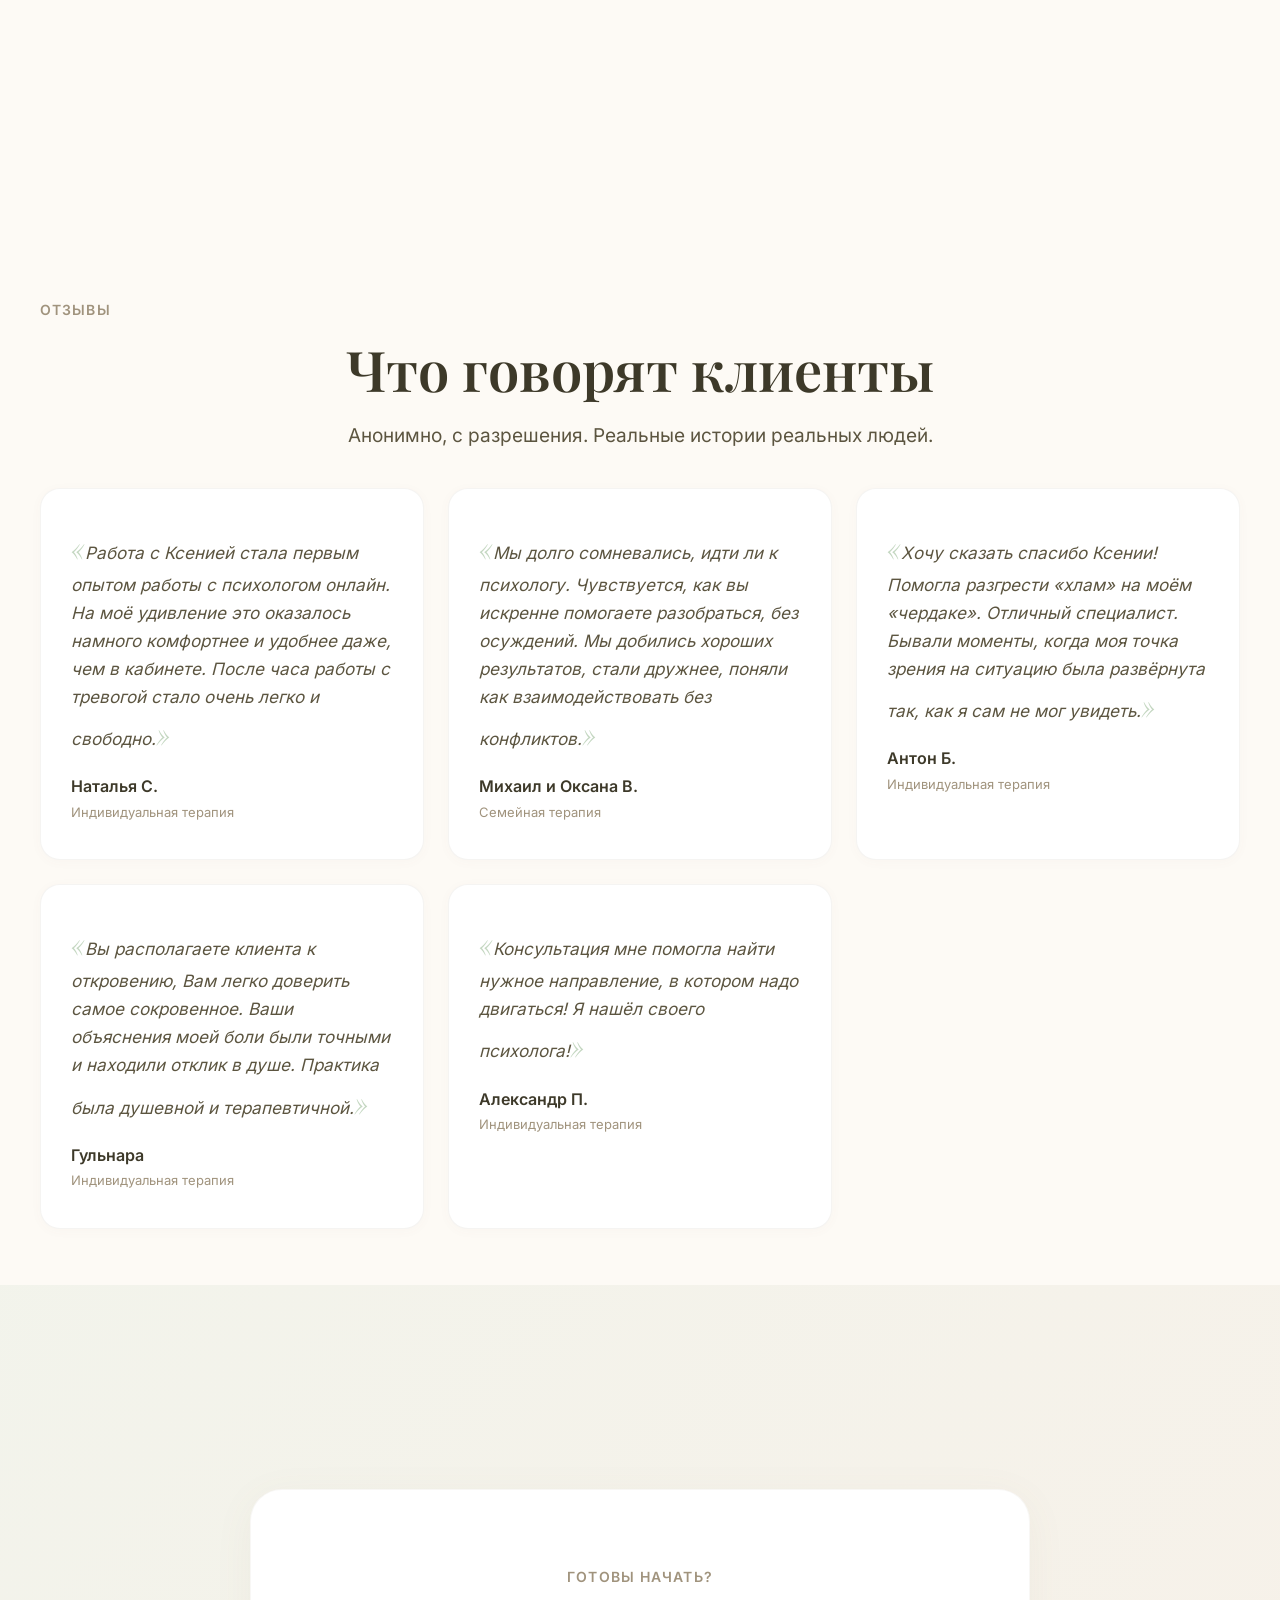
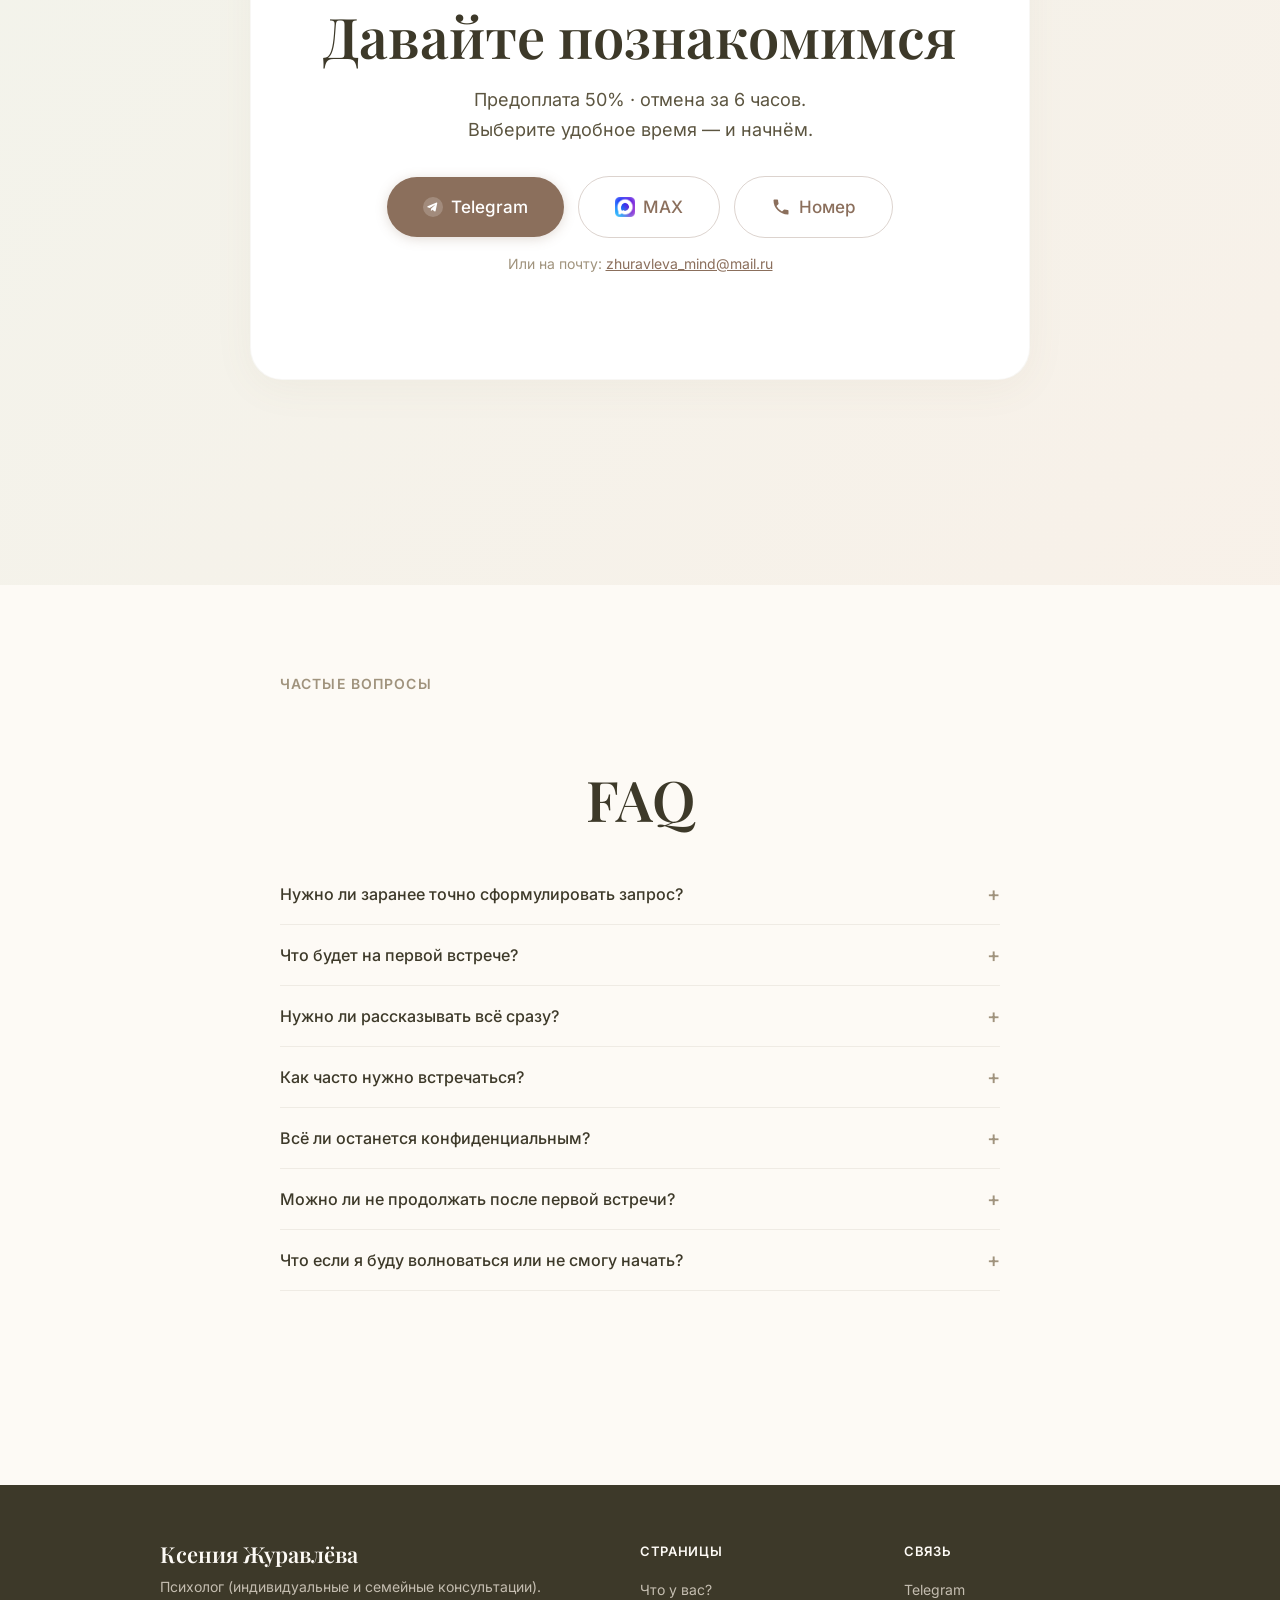
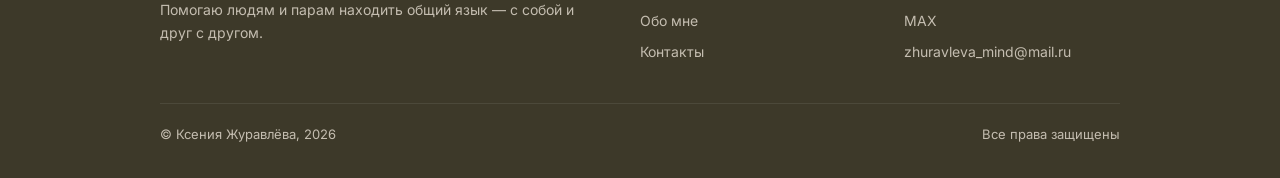
==== commit 42078867: "Свидетельство о заключении брака — карточка в «Образовании» Co-Authored-By: Claude <noreply@anthropi" ====
--- a/index.html
+++ b/index.html
@@ -430,6 +430,7 @@
       <a class="doc-card" href="docs/diplom-perepodgotovka.pdf" target="_blank"><img src="docs/diplom-perepodgotovka.jpg" alt="Диплом о профессиональной переподготовке"><span class="doc-name">Диплом о профессиональной переподготовке</span><span class="doc-sub">Дополнительное профессиональное образование · 2025–2026</span></a>
       <a class="doc-card" href="ksusha-sert-psiholog-praktik.jpg" target="_blank"><img src="ksusha-sert-psiholog-praktik.jpg" alt="Сертификат «Психолог-практик»"><span class="doc-name">Психолог-практик</span><span class="doc-sub">Обучающий курс · 18 академических часов · Институт семейной психологии, 2025</span></a>
       <a class="doc-card" href="ksusha-sert-stop-razvod.jpg" target="_blank"><img src="ksusha-sert-stop-razvod.jpg" alt="Сертификат «Стоп развод»"><span class="doc-name">Стоп развод</span><span class="doc-sub">Интенсив по семейным отношениям · 15 академических часов · Институт семейной психологии, 2025</span></a>
+      <a class="doc-card" href="docs/svidetelstvo-o-brake.jpg" target="_blank"><img src="docs/svidetelstvo-o-brake.jpg" alt="Свидетельство о заключении брака"><span class="doc-name">Свидетельство о заключении брака</span><span class="doc-sub">Личный документ</span></a>
     </div>
   </div>
 </section>
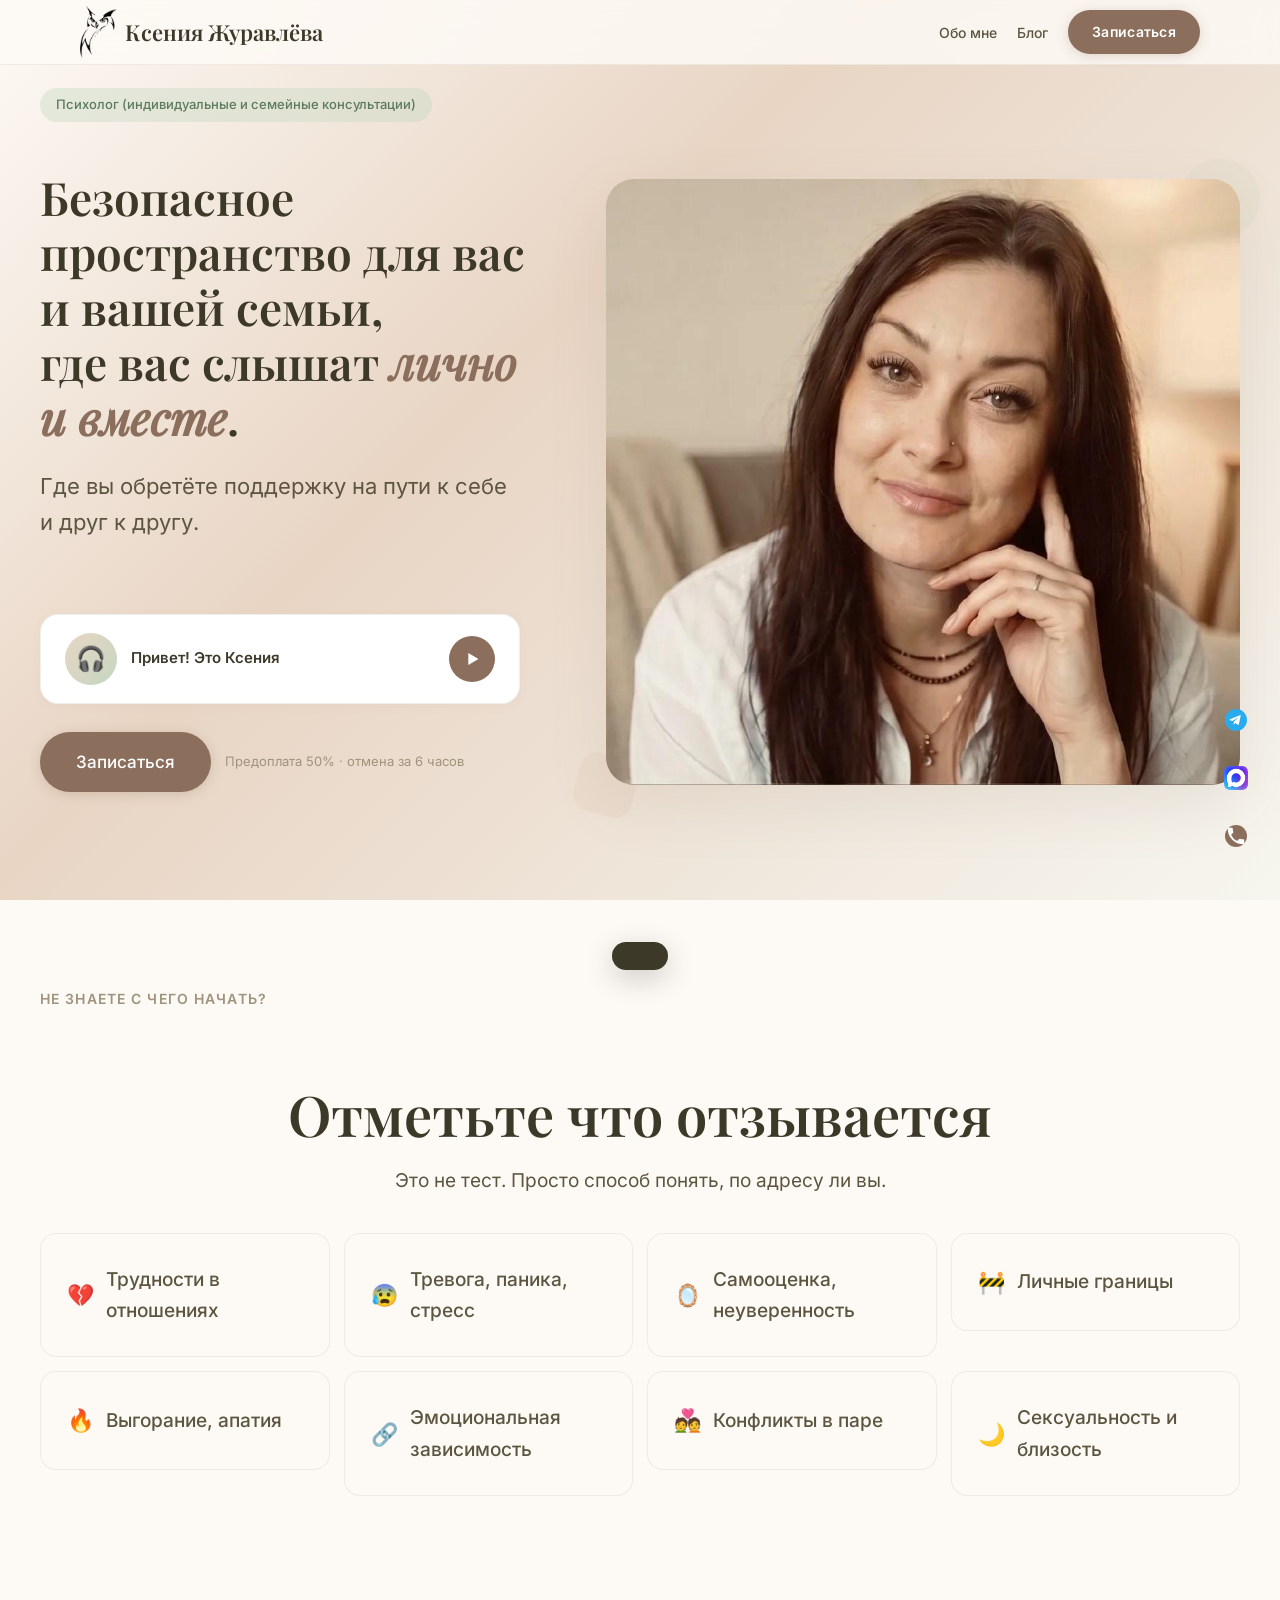
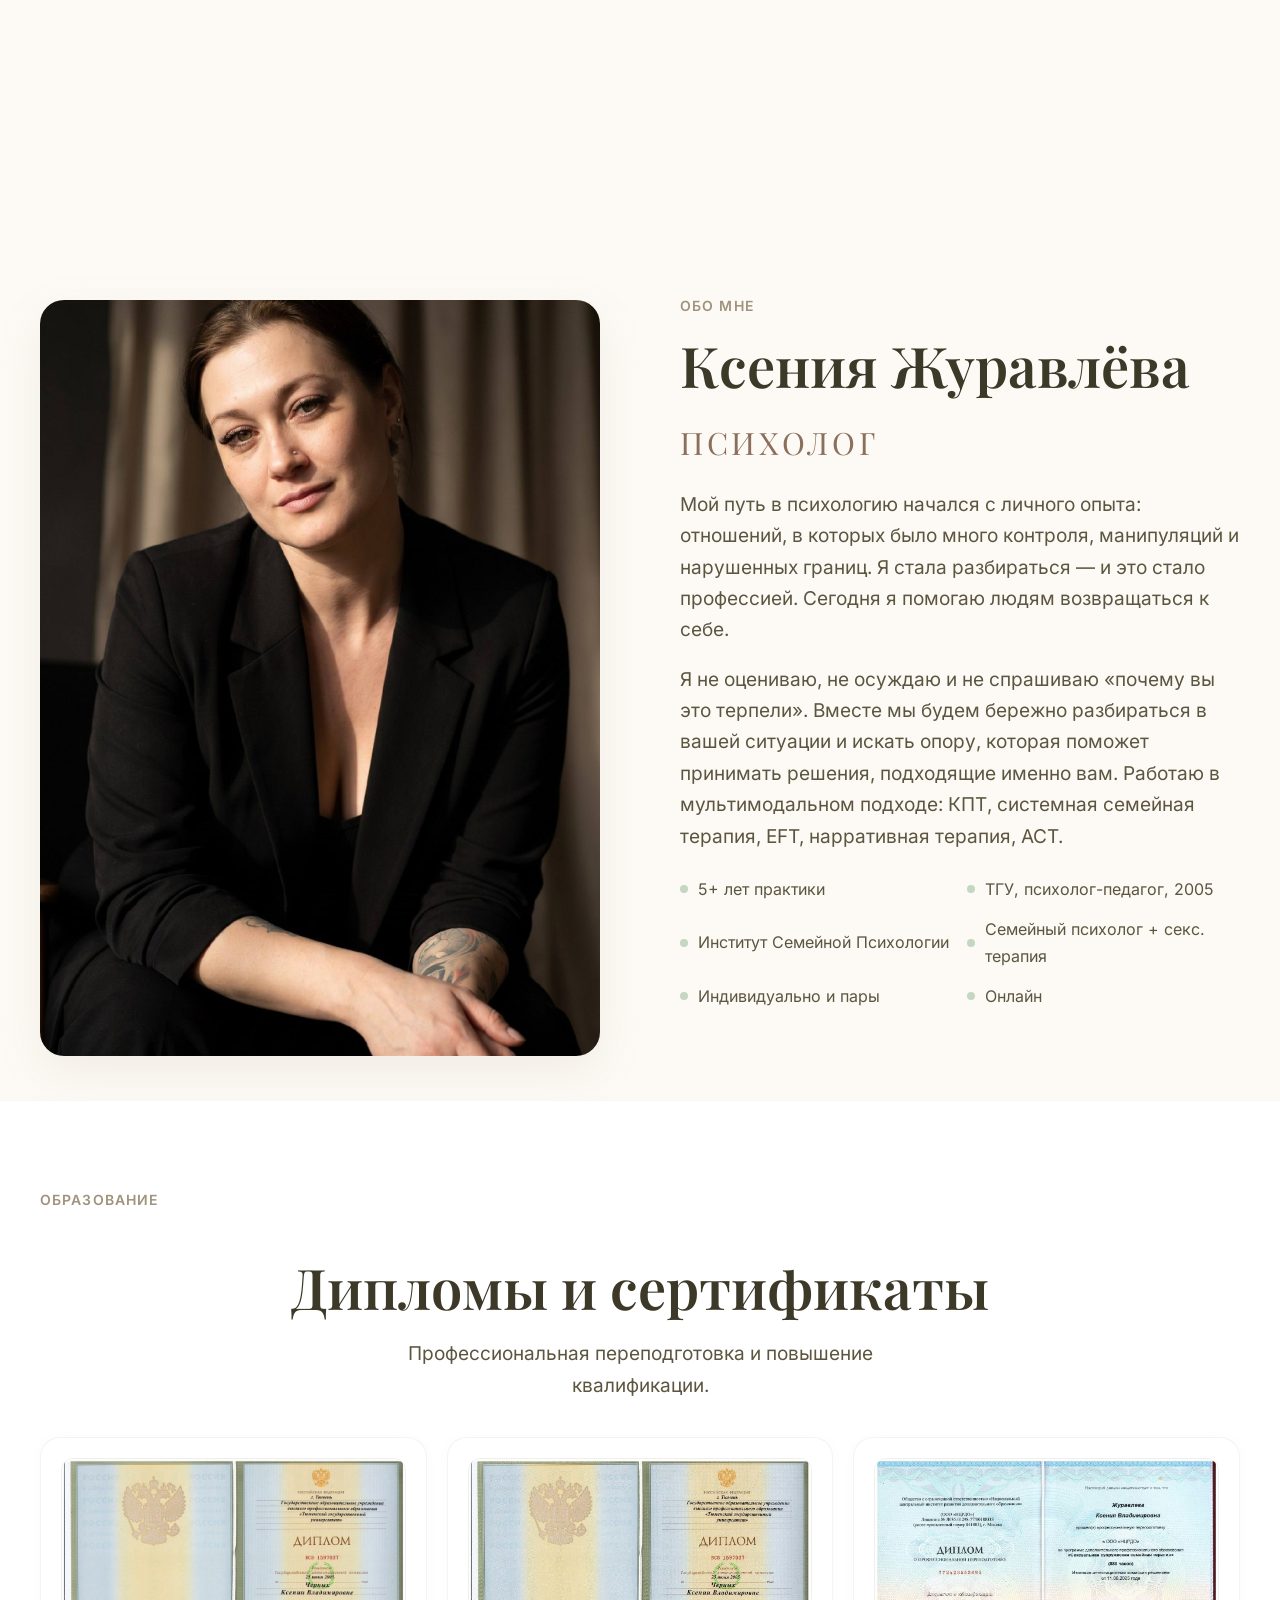
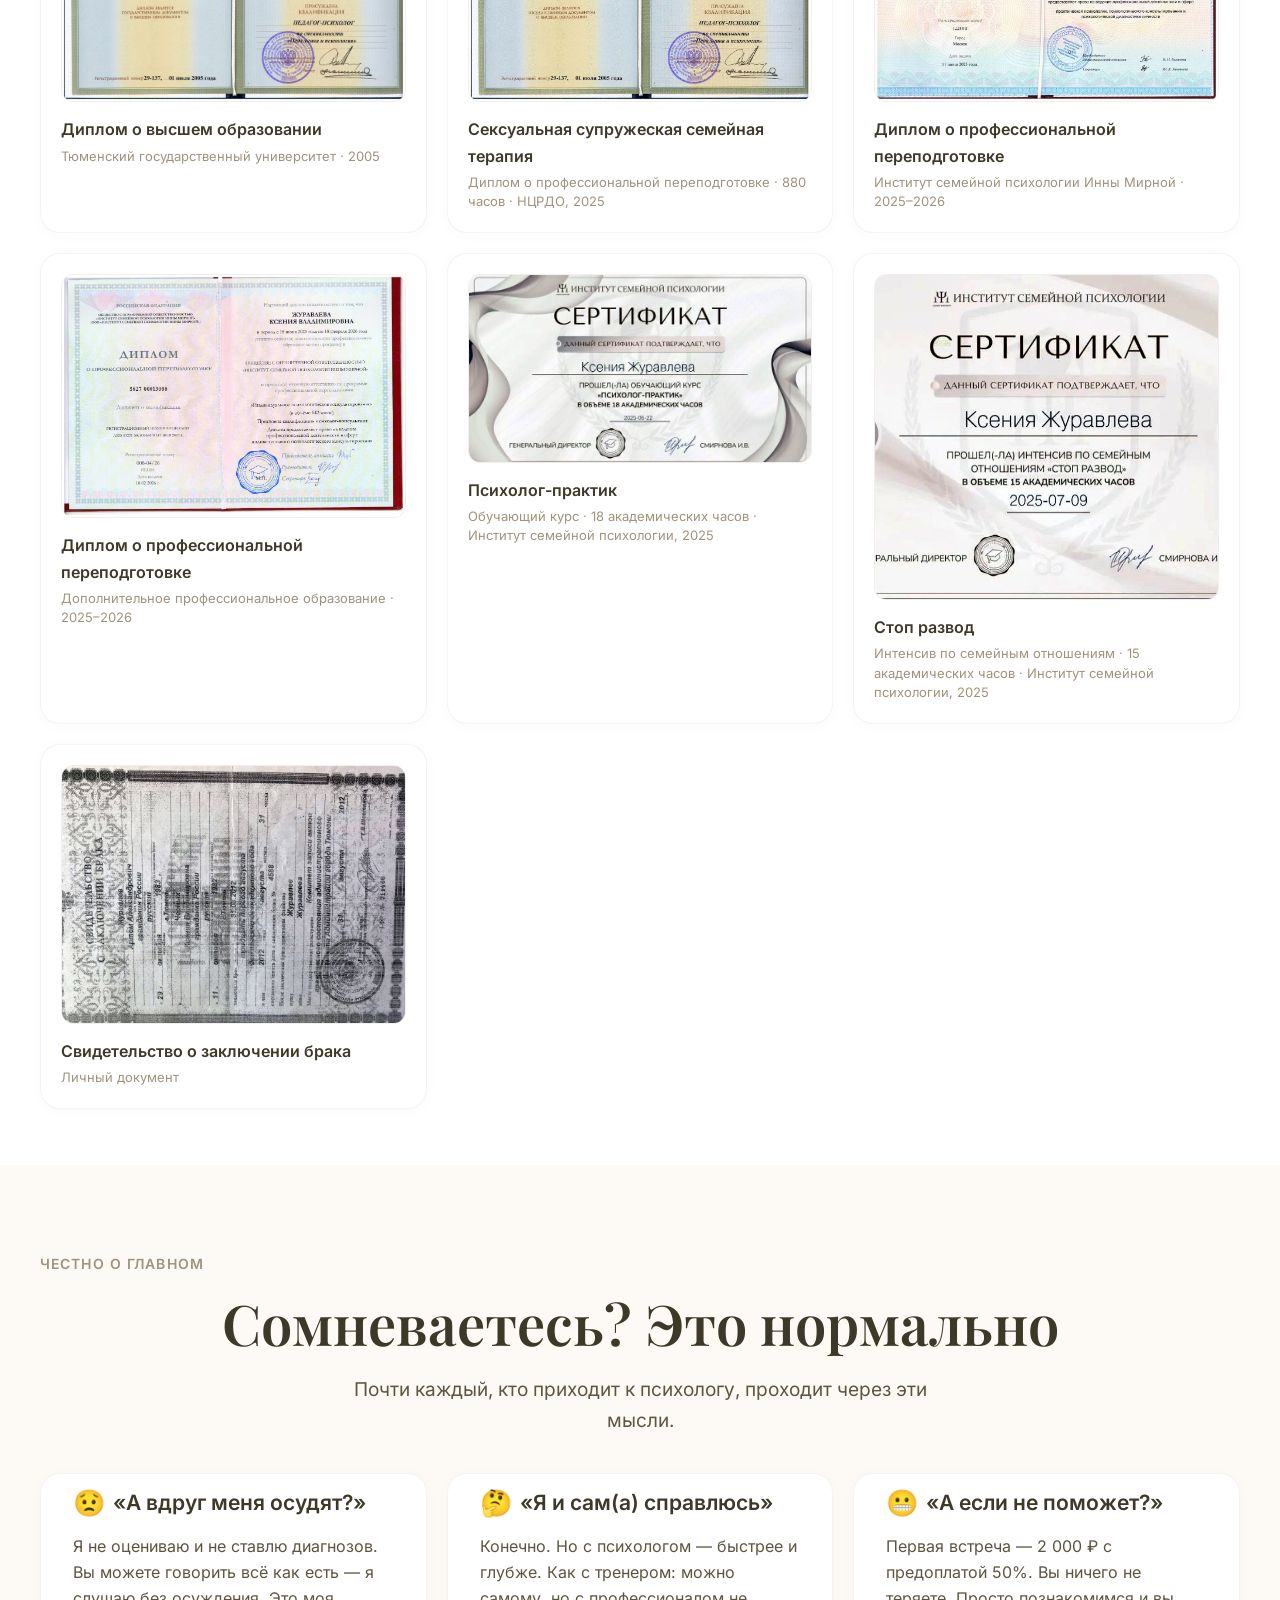
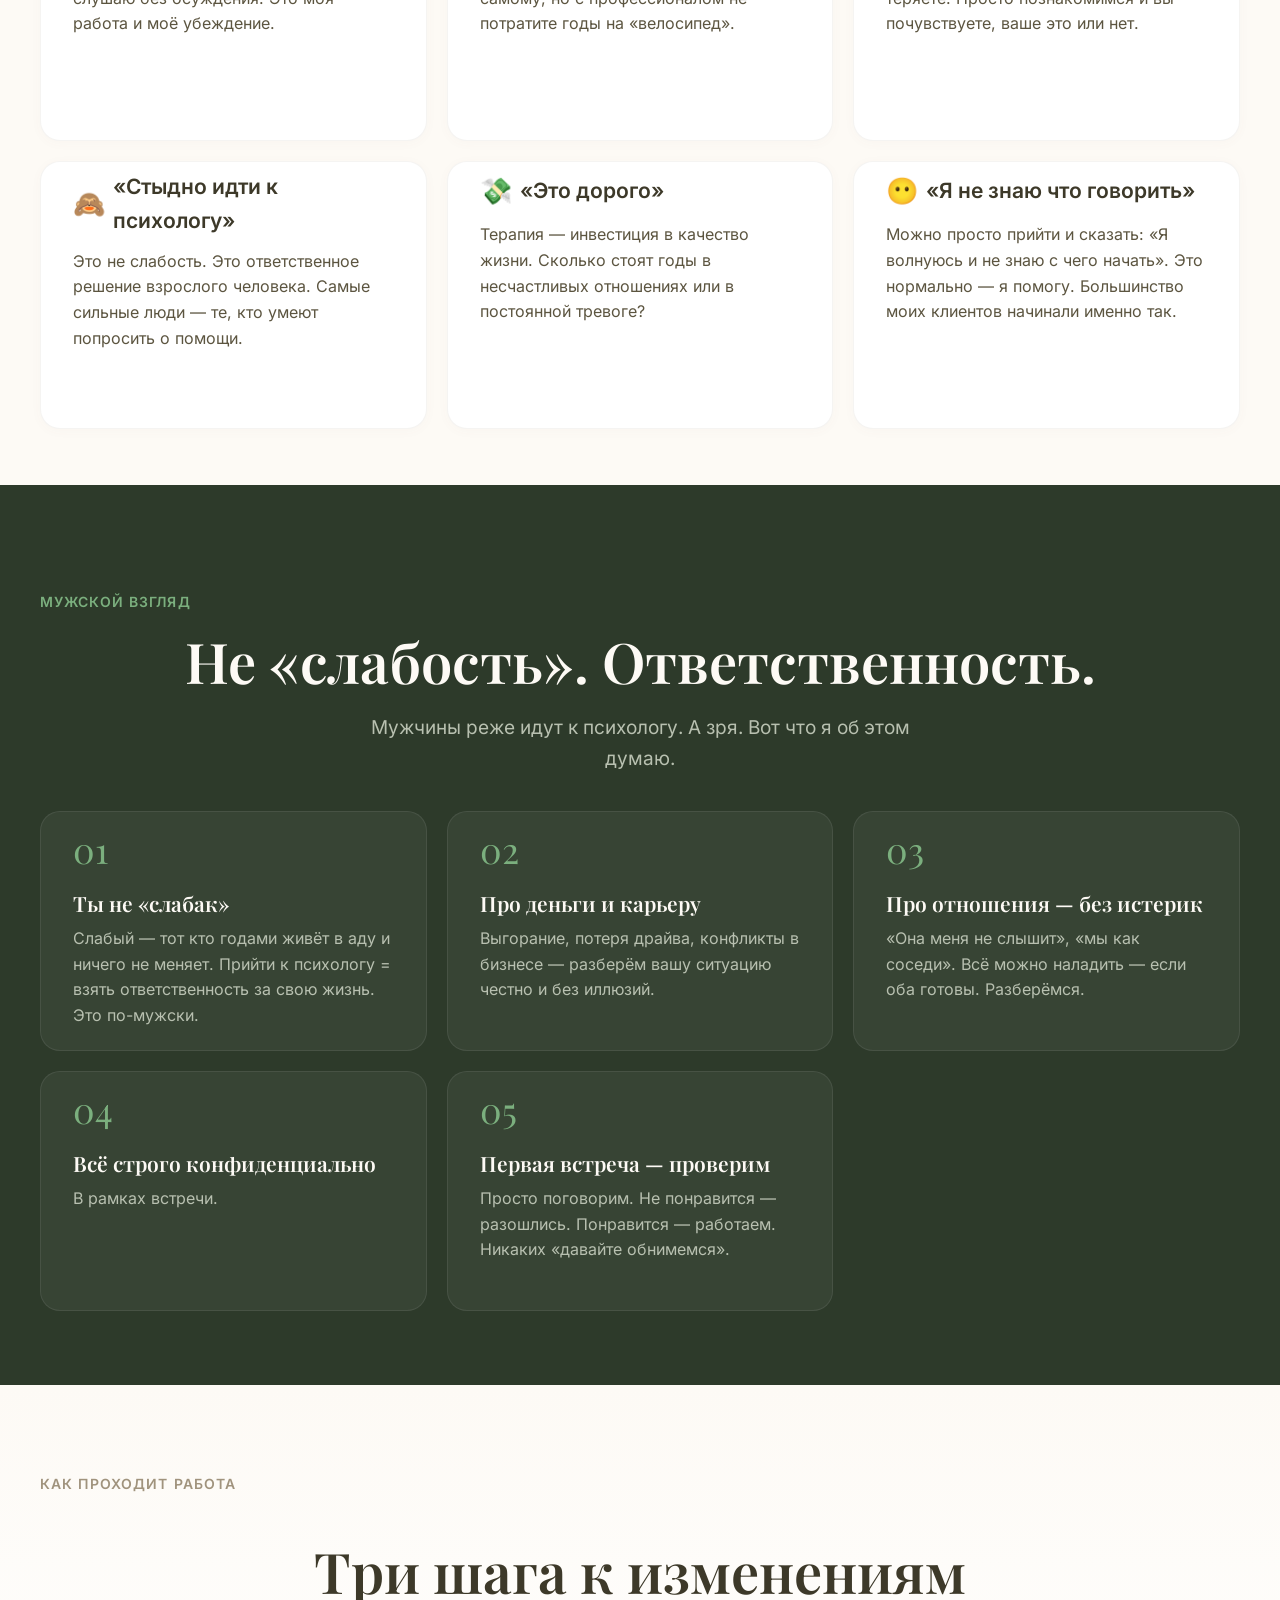
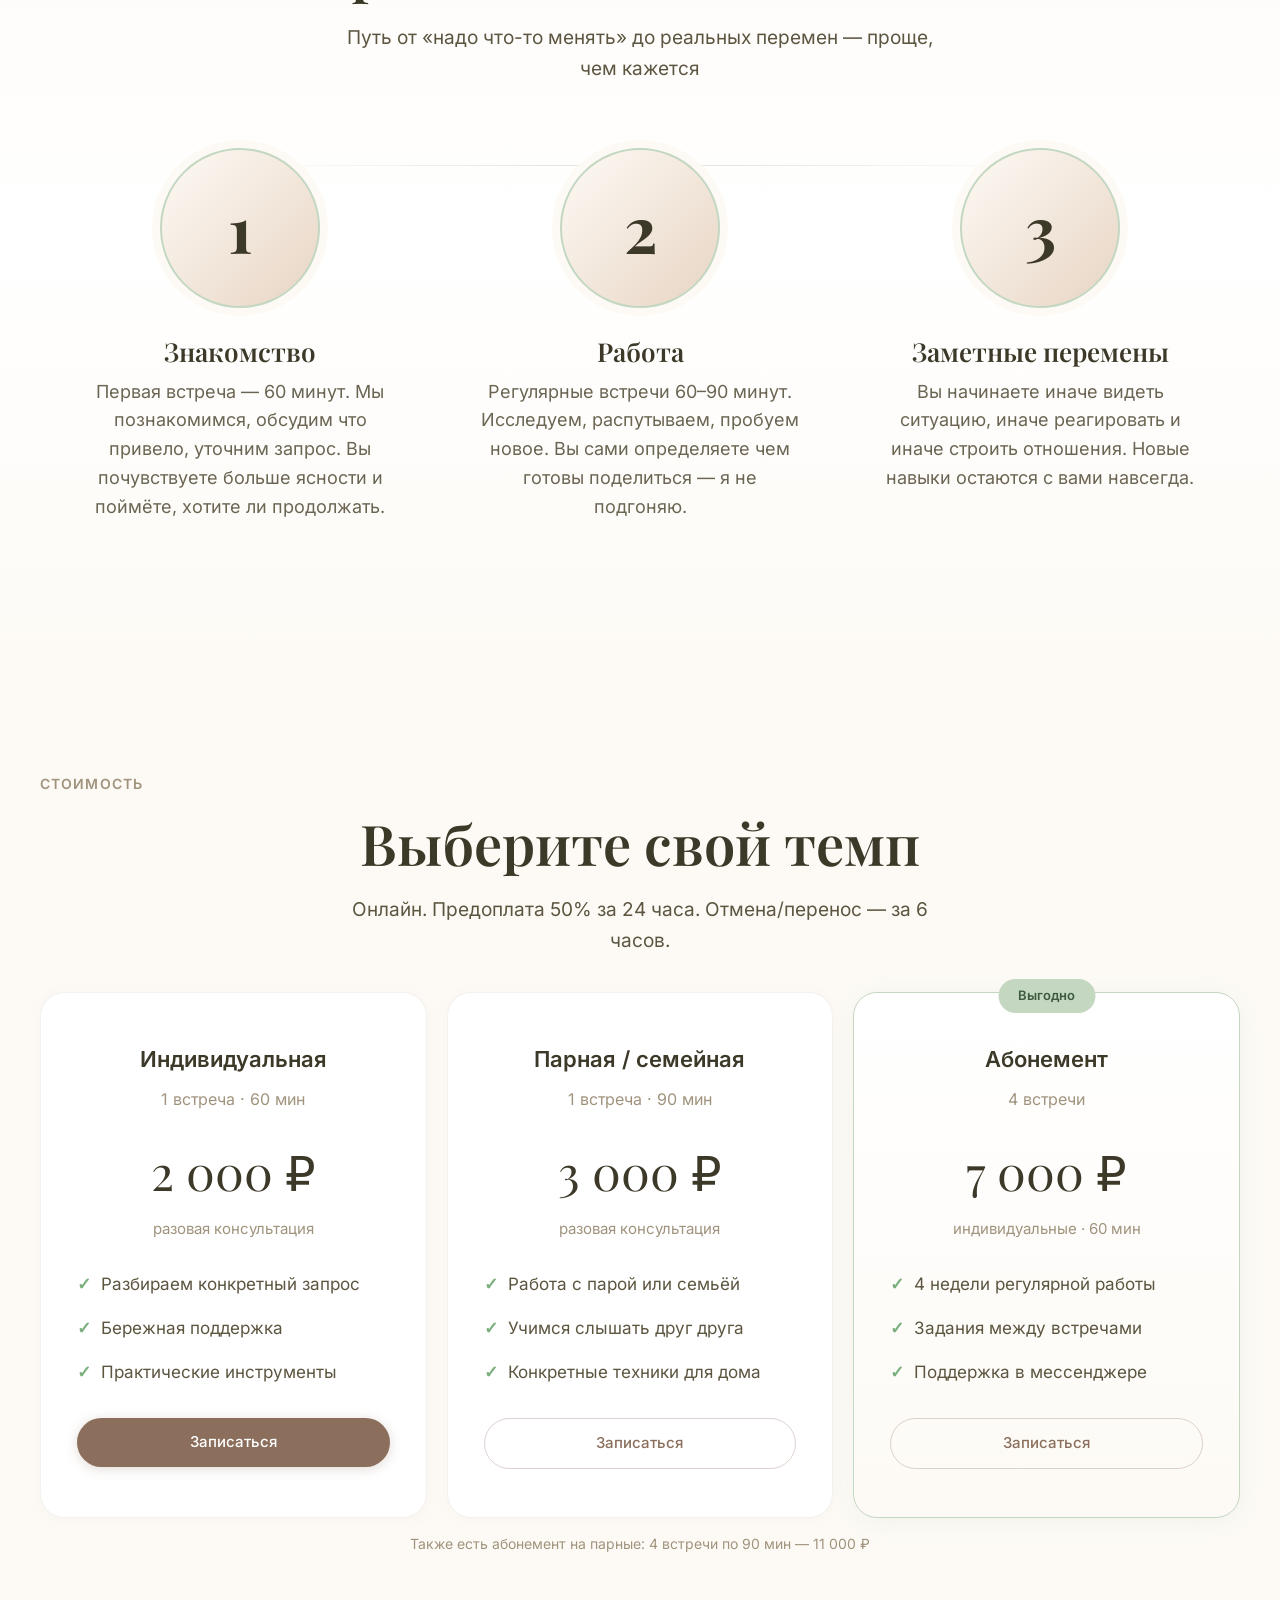
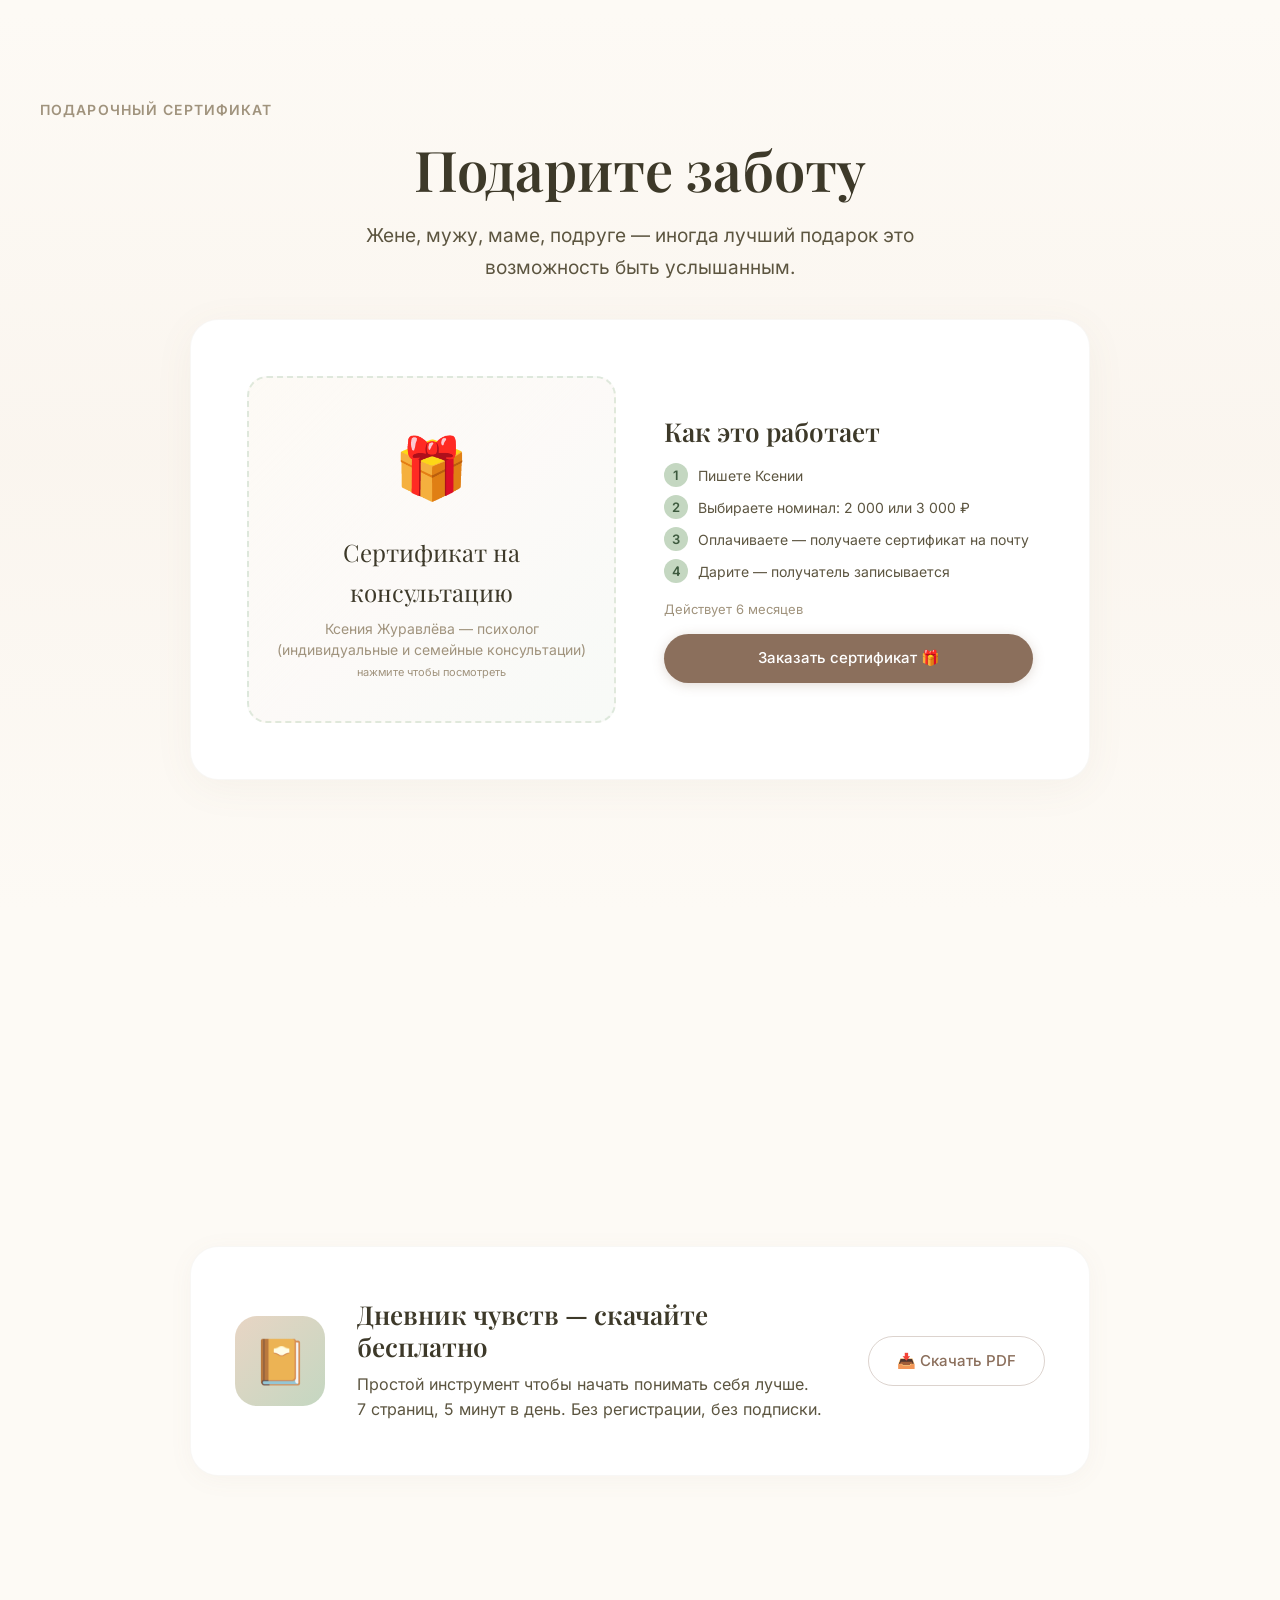
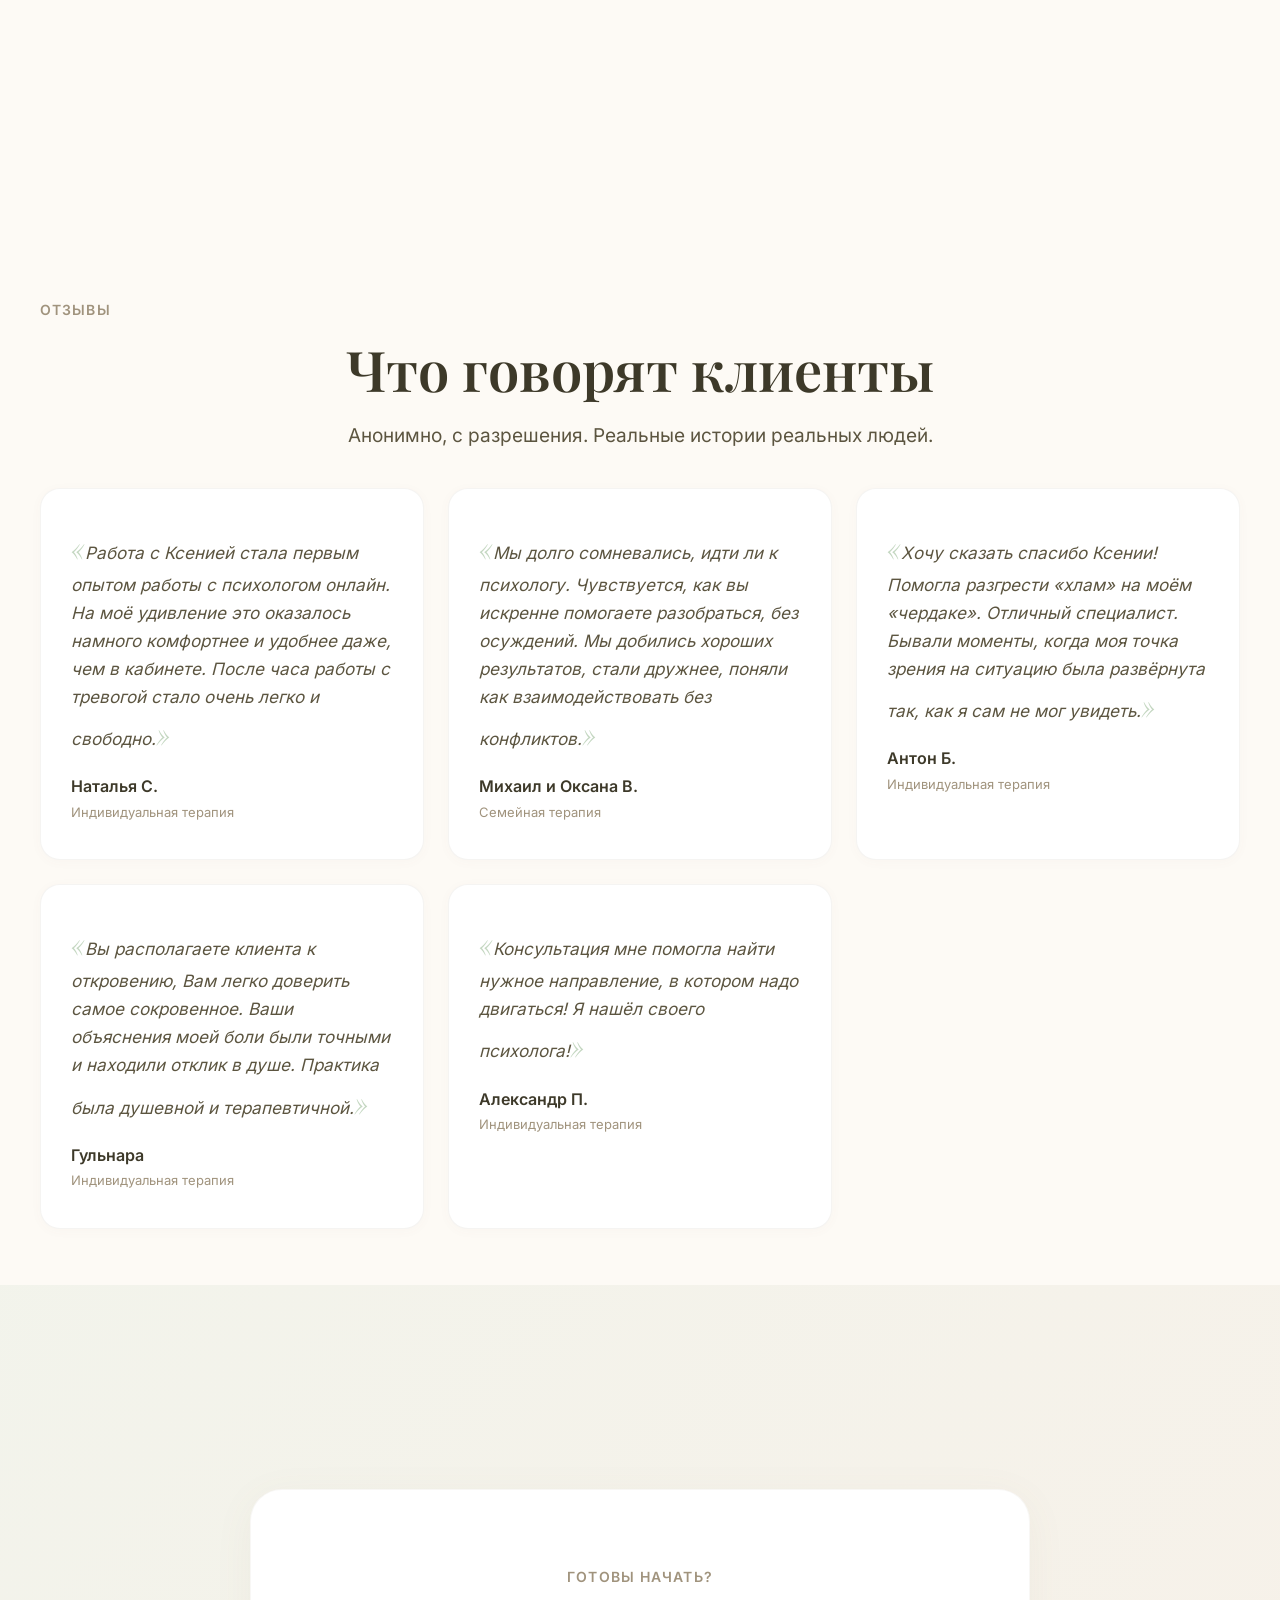
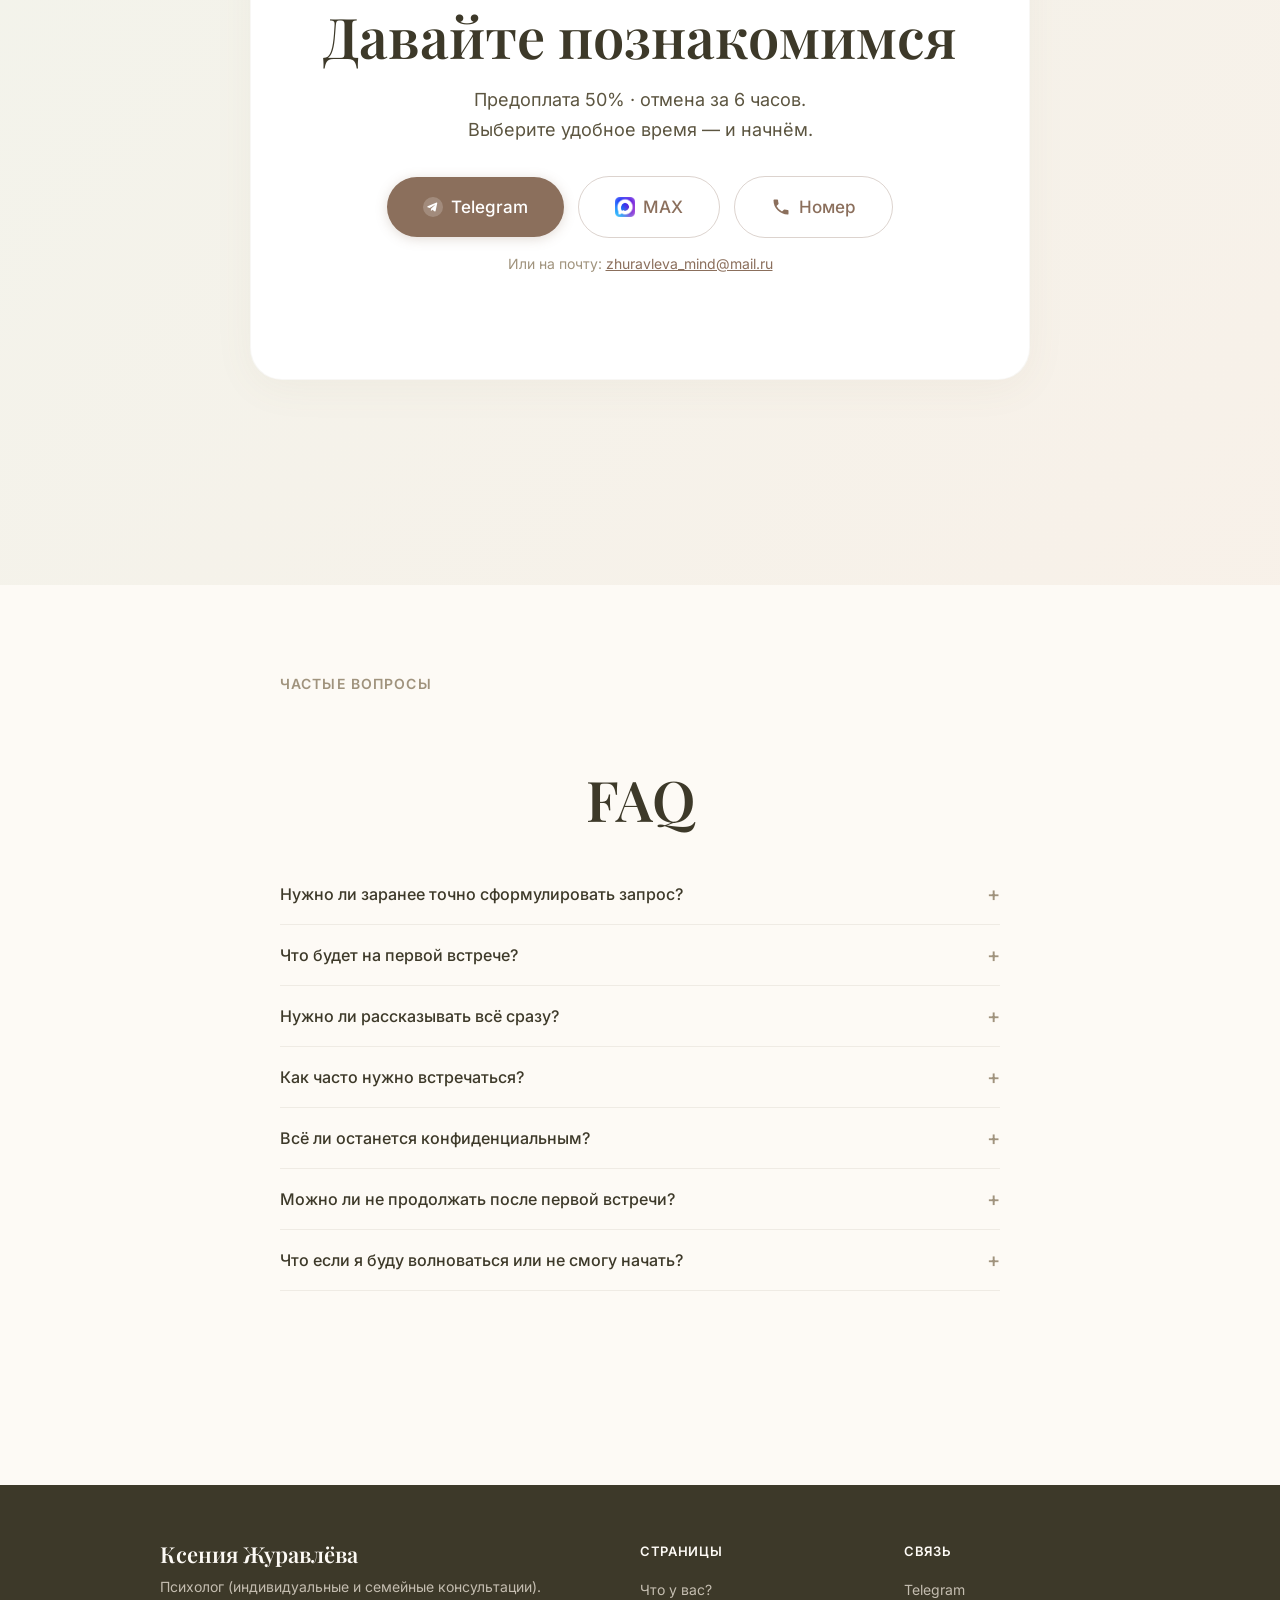
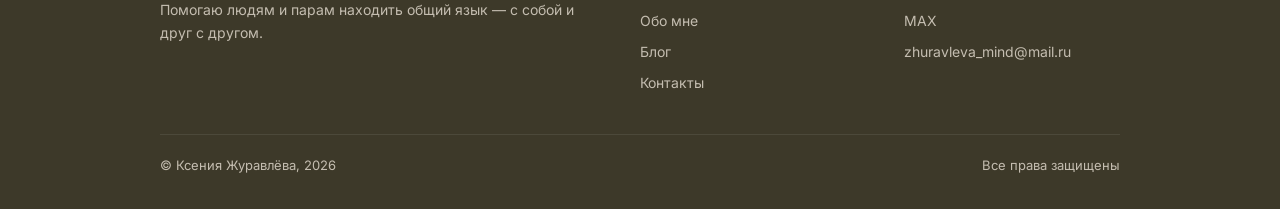
==== commit 0cb6f05c: "Блог: страница списка, страница статьи, админка-редактор, ссылки в шапке и футере Co-Authored-By: Cl" ====
--- a/index.html
+++ b/index.html
@@ -343,6 +343,7 @@
     <button class="burger" id="burger" onclick="document.getElementById('navMenu').classList.toggle('open');this.classList.toggle('active')" aria-label="Меню"><span></span><span></span><span></span></button>
     <ul class="nav-links" id="navMenu">
       <li><a href="#about">Обо мне</a></li>
+      <li><a href="blog/index.html">Блог</a></li>
       <li><a href="https://max.ru/u/f9LHodD0cOJnYUckjnjMIWRd4BRZjpHC8x4KgVX70Wb7jH5Mb-KHRMtN0Is" class="btn btn-primary" style="padding:10px 24px;font-size:14px;font-weight:600;letter-spacing:0.02em;color:#fff">Записаться</a></li>
     </ul>
     </div>
@@ -589,7 +590,7 @@
   <div class="container">
     <div class="footer-grid">
       <div class="footer-brand"><h3>Ксения Журавлёва</h3><p>Психолог (индивидуальные и семейные консультации). Помогаю людям и парам находить общий язык — с собой и друг с другом.</p></div>
-      <div><ul class="footer-links"><h4>Страницы</h4><li><a href="#compass">Что у вас?</a></li><li><a href="#about">Обо мне</a></li><li><a href="#contacts">Контакты</a></li></ul></div>
+      <div><ul class="footer-links"><h4>Страницы</h4><li><a href="#compass">Что у вас?</a></li><li><a href="#about">Обо мне</a></li><li><a href="blog/index.html">Блог</a></li><li><a href="#contacts">Контакты</a></li></ul></div>
       <div><ul class="footer-links"><h4>Связь</h4><li><a href="https://t.me/zhuravleva_mind">Telegram</a></li><li><a href="https://max.ru/u/f9LHodD0cOJnYUckjnjMIWRd4BRZjpHC8x4KgVX70Wb7jH5Mb-KHRMtN0Is" target="_blank">MAX</a></li><li><a href="mailto:zhuravleva_mind@mail.ru">zhuravleva_mind@mail.ru</a></li></ul></div>
     </div>
     <div class="footer-bottom"><span>© Ксения Журавлёва, 2026</span><span>Все права защищены</span></div>
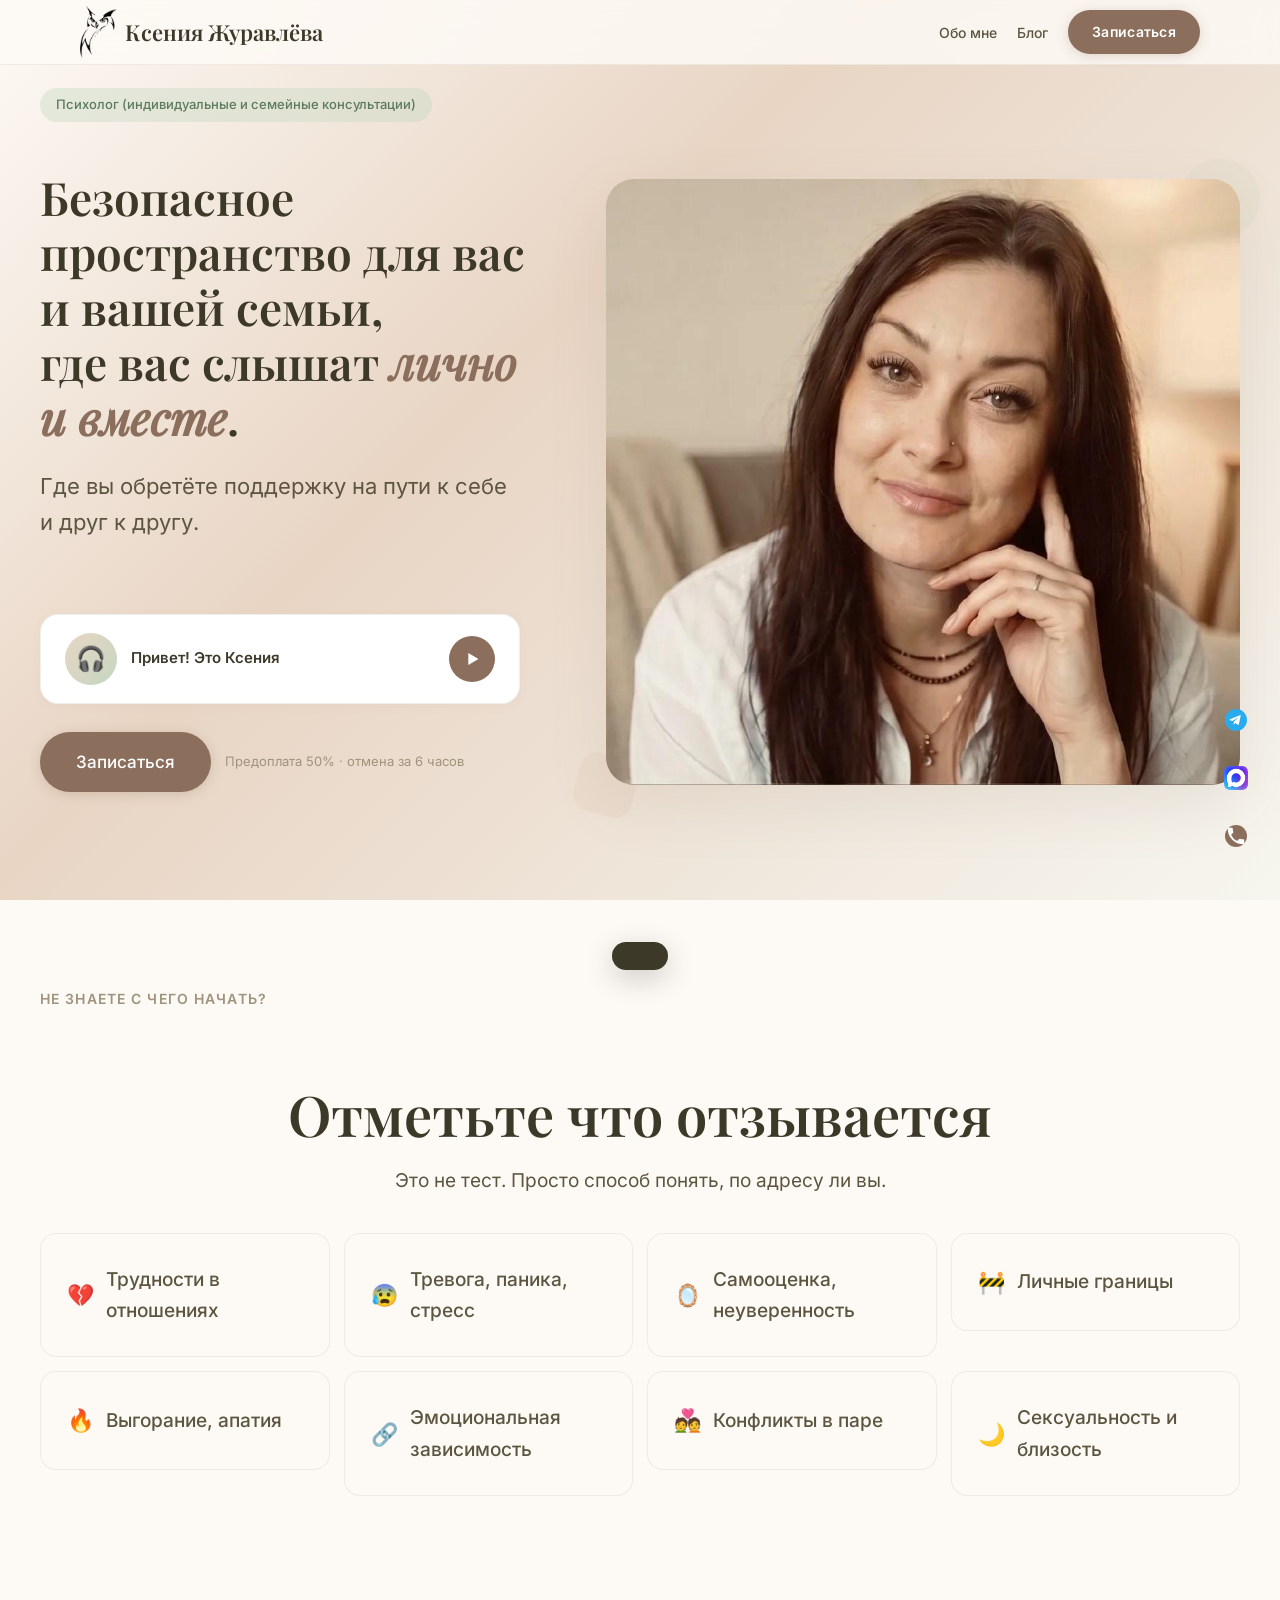
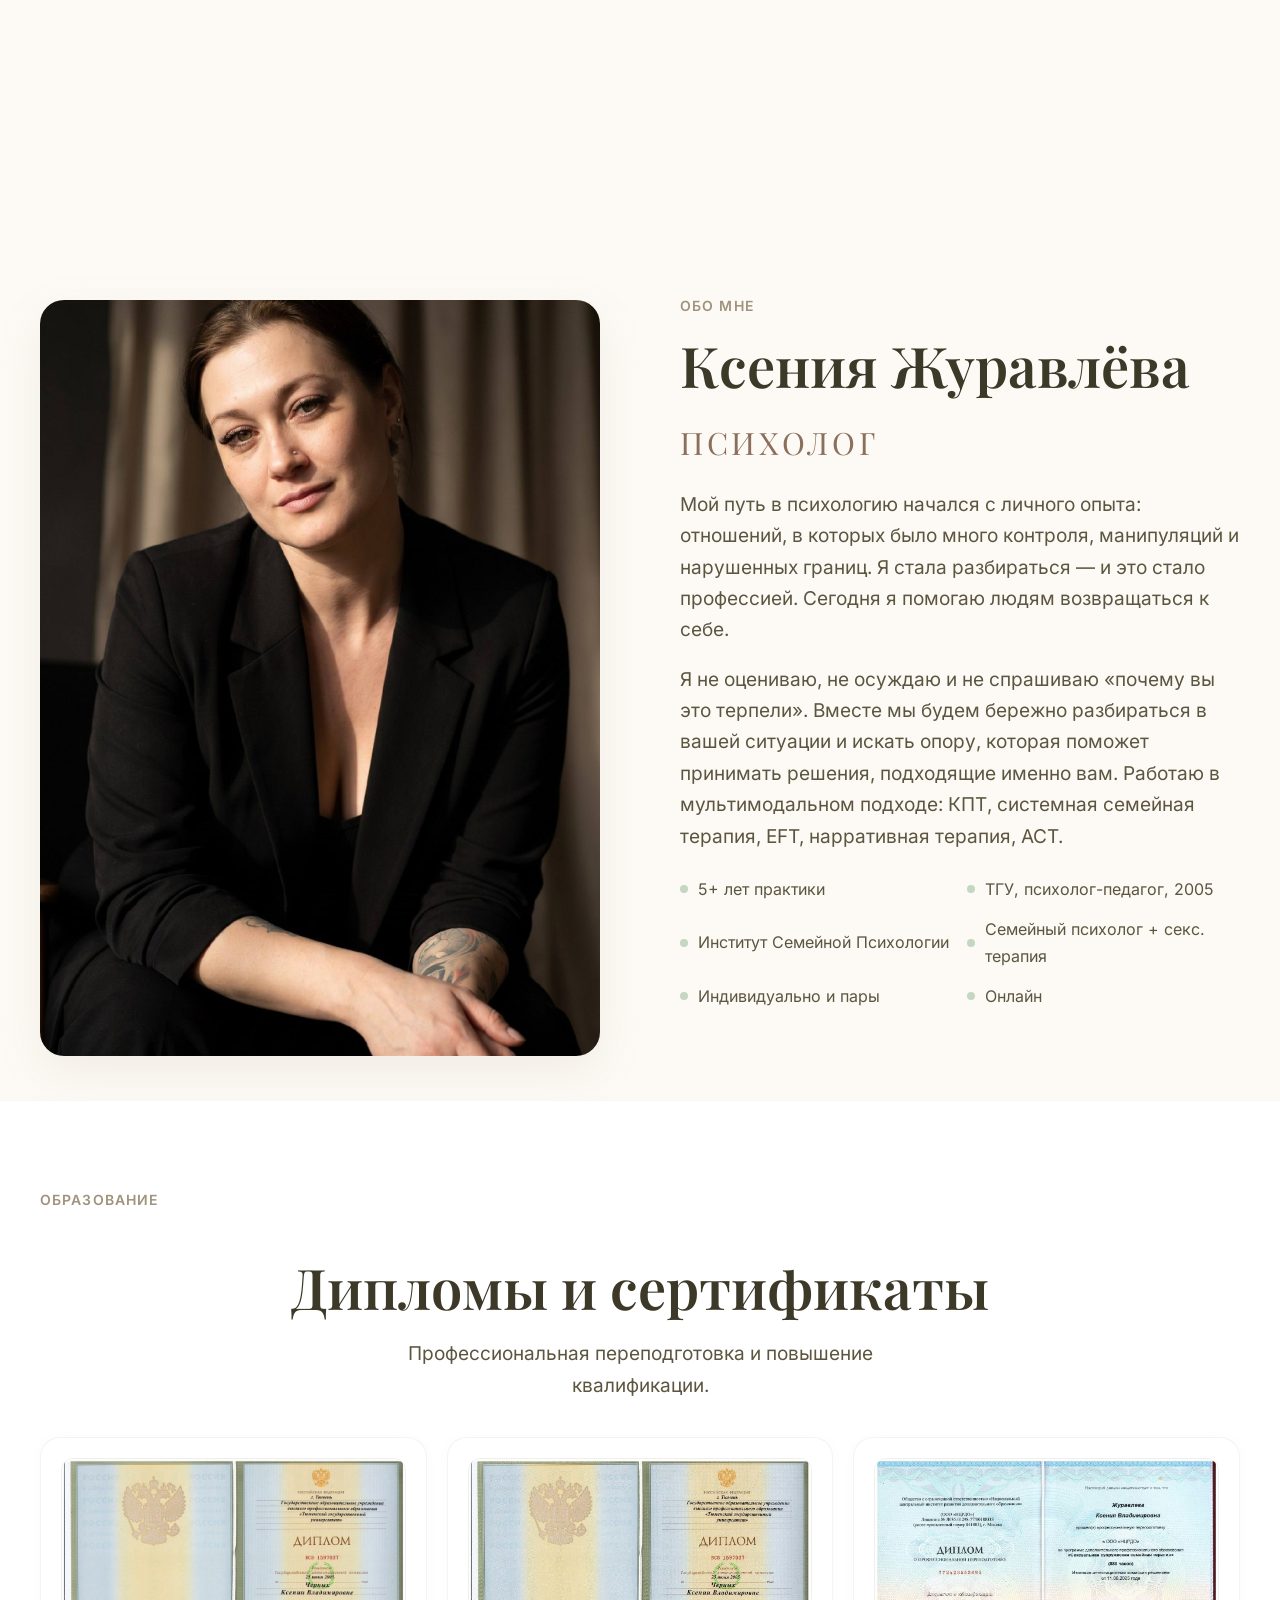
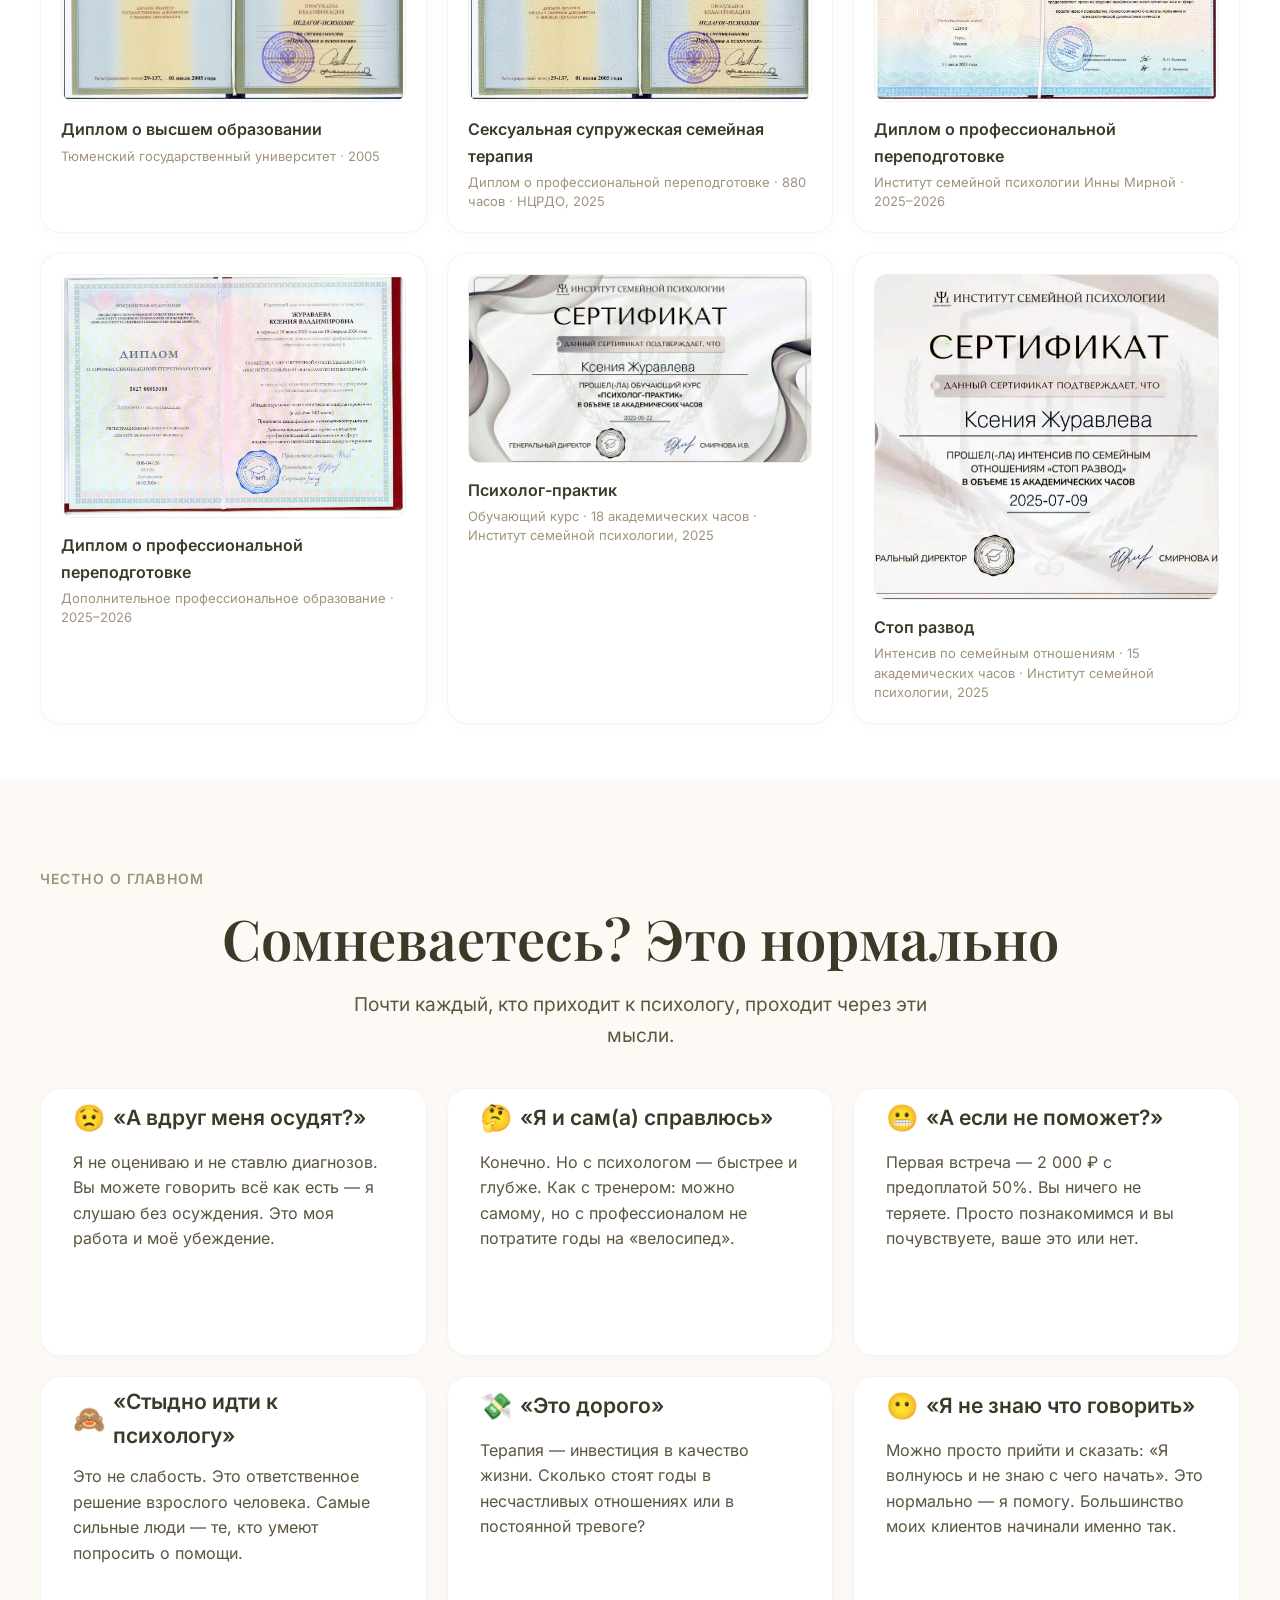
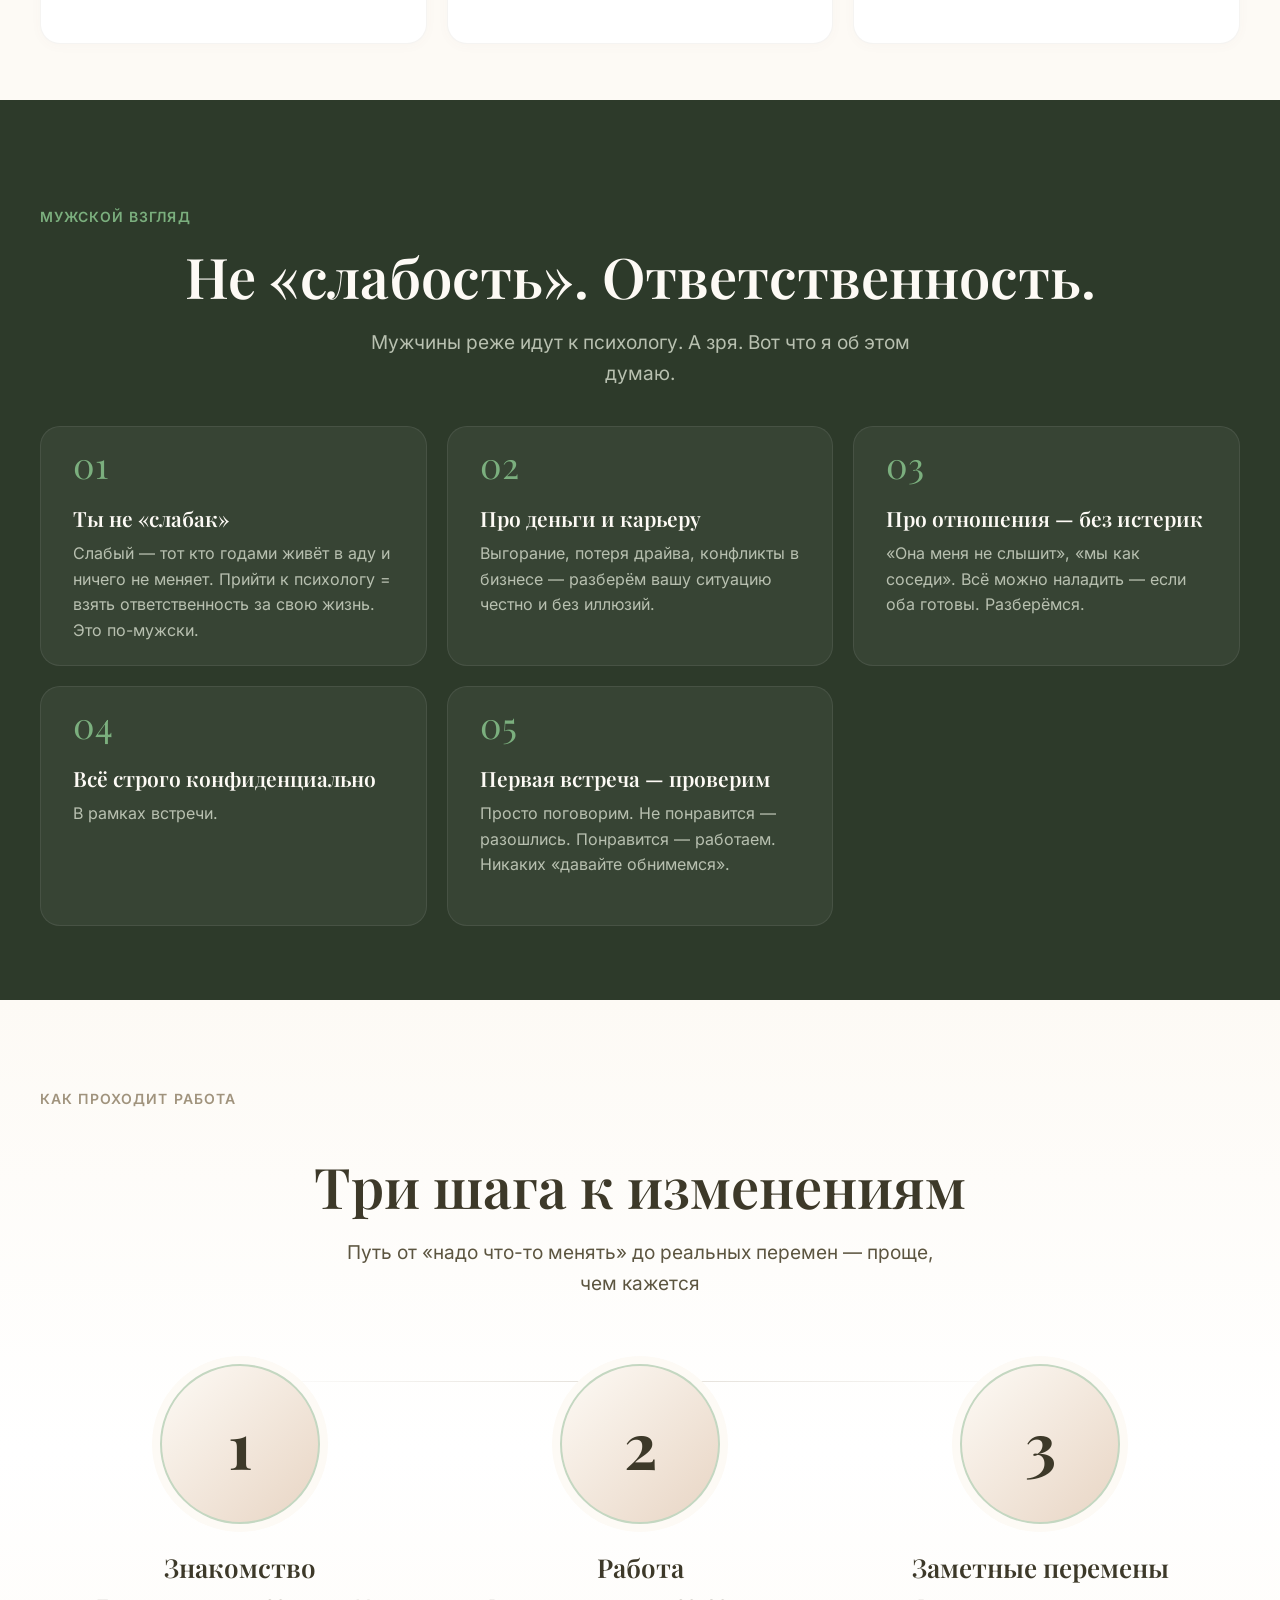
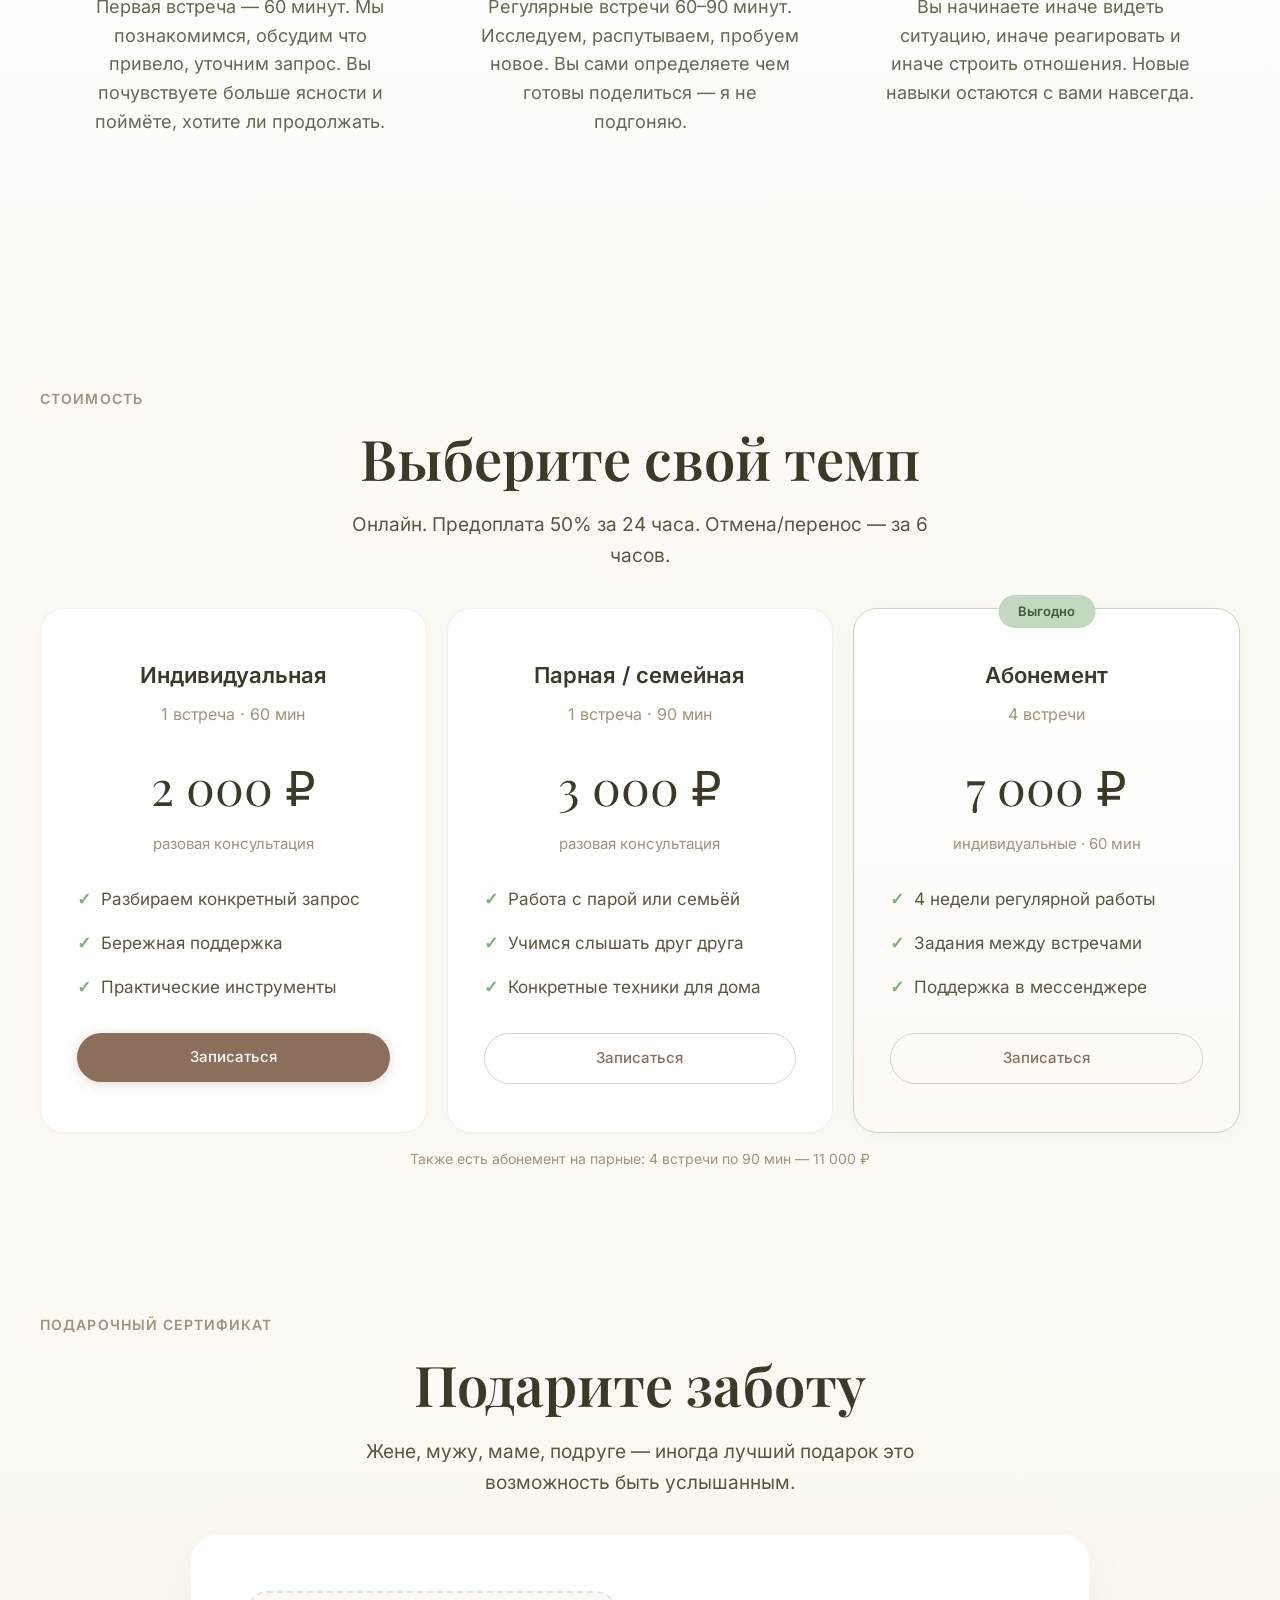
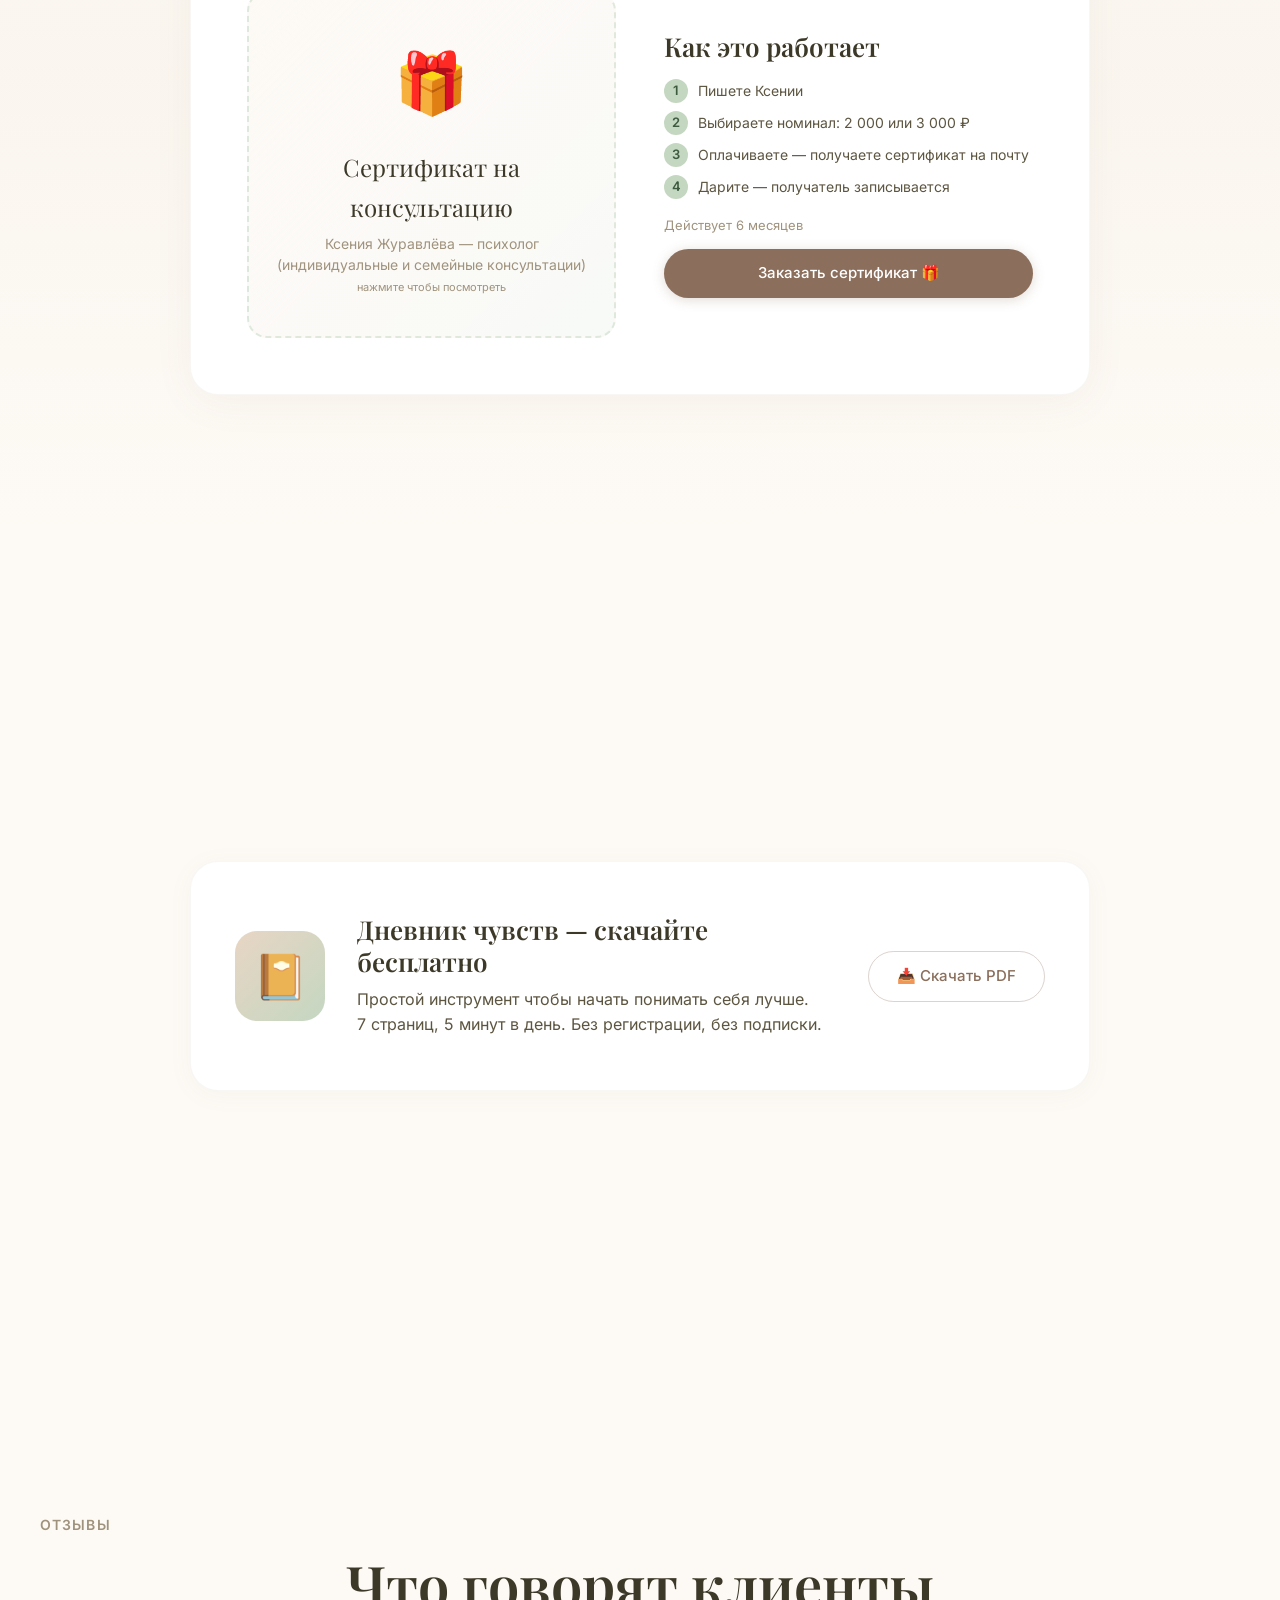
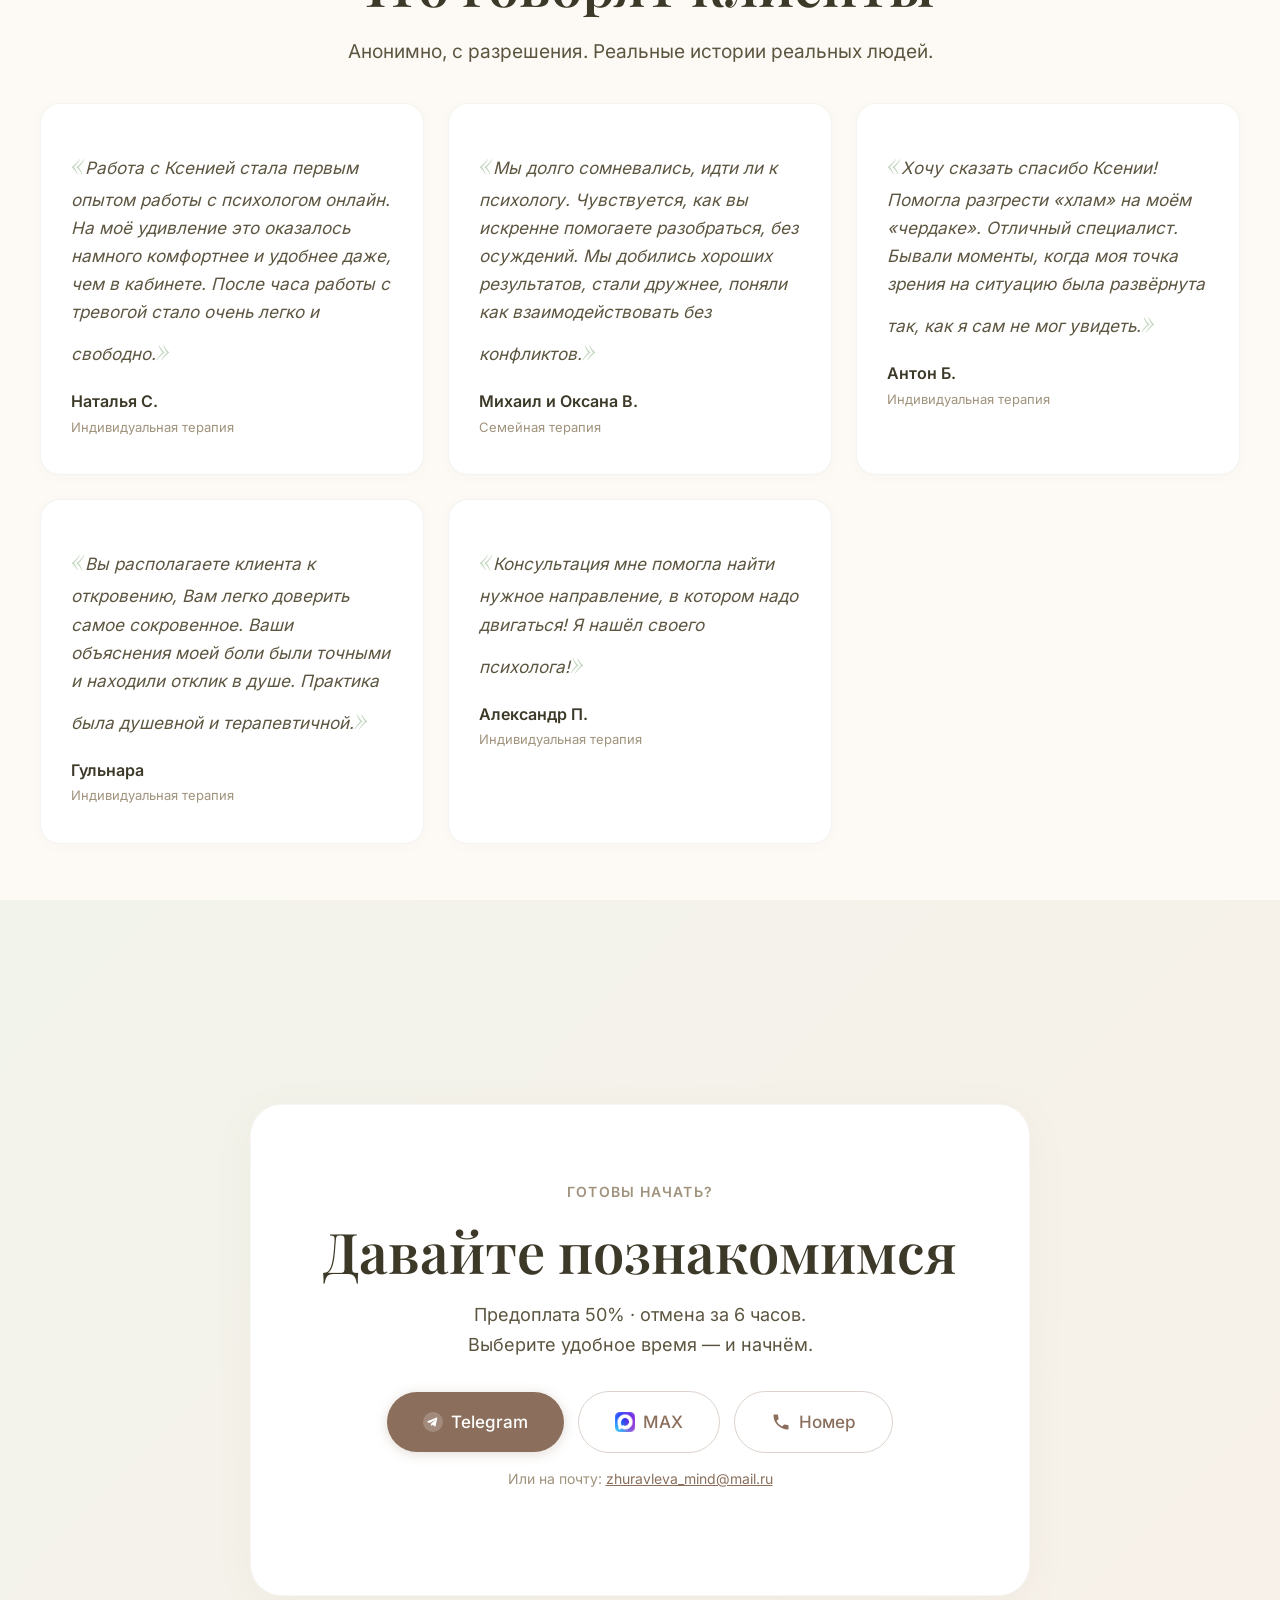
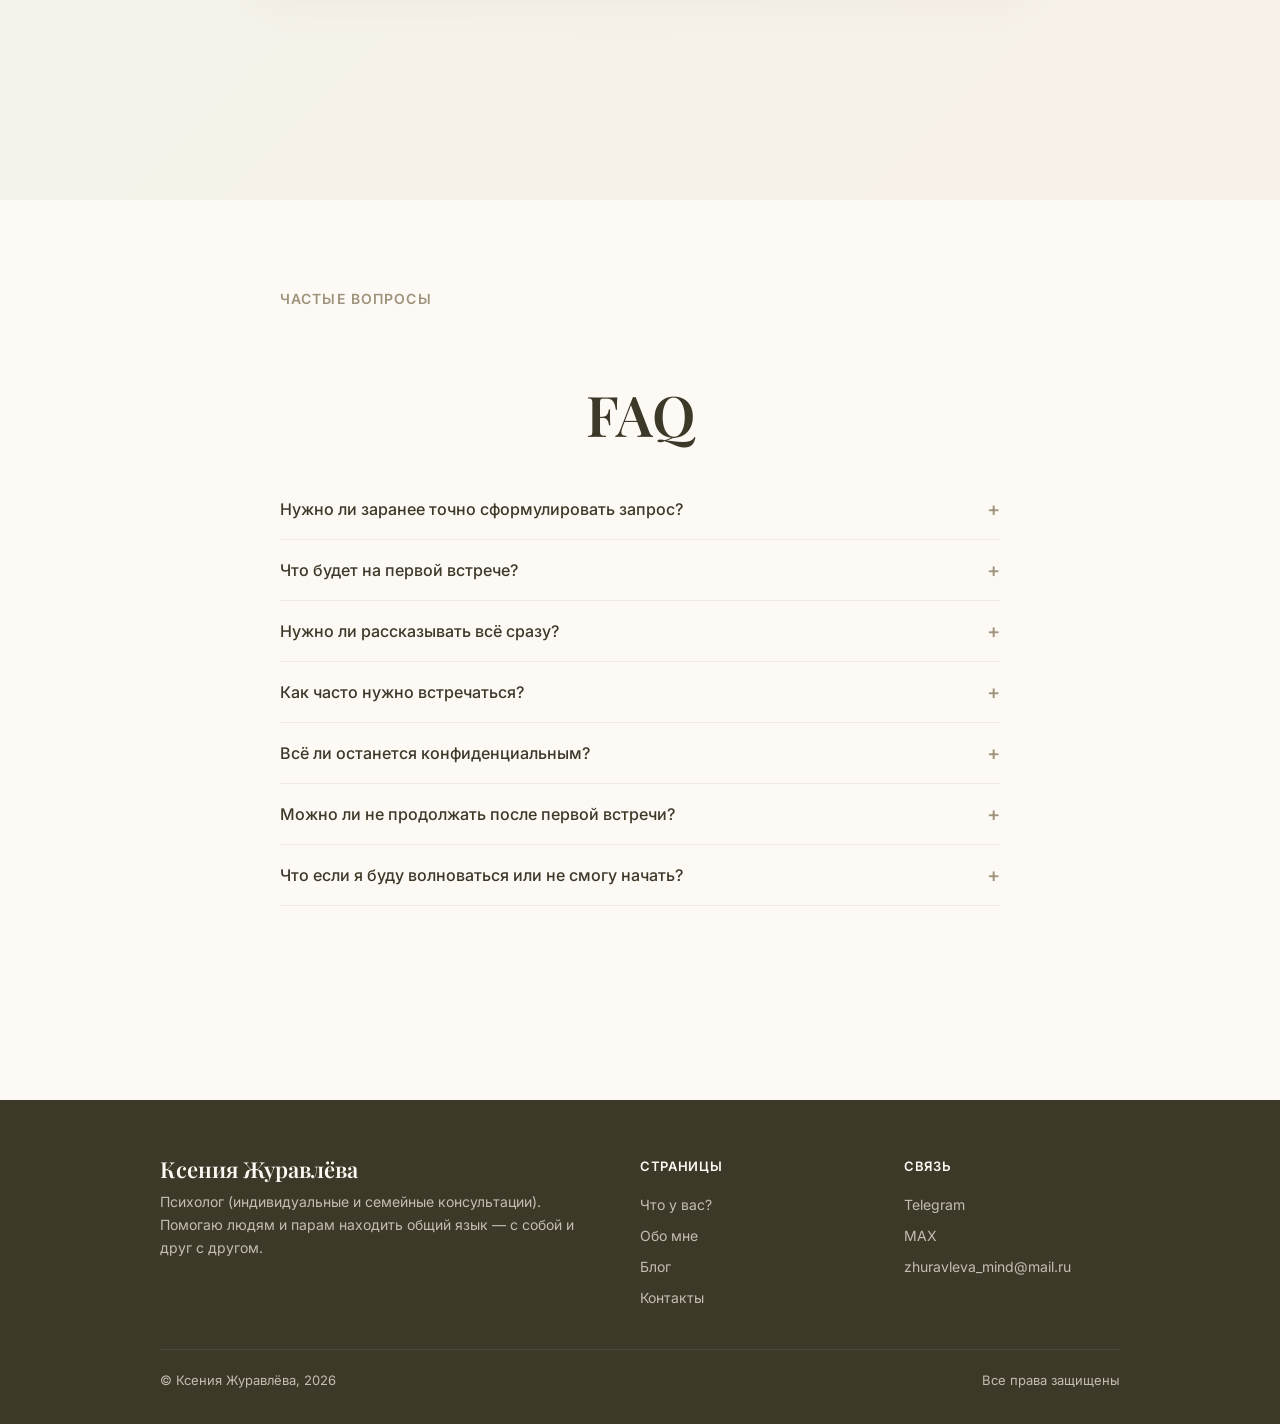
==== commit 8f89dc29: "Удалено свидетельство о браке с сайта" ====
--- a/index.html
+++ b/index.html
@@ -431,7 +431,6 @@
       <a class="doc-card" href="docs/diplom-perepodgotovka.pdf" target="_blank"><img src="docs/diplom-perepodgotovka.jpg" alt="Диплом о профессиональной переподготовке"><span class="doc-name">Диплом о профессиональной переподготовке</span><span class="doc-sub">Дополнительное профессиональное образование · 2025–2026</span></a>
       <a class="doc-card" href="ksusha-sert-psiholog-praktik.jpg" target="_blank"><img src="ksusha-sert-psiholog-praktik.jpg" alt="Сертификат «Психолог-практик»"><span class="doc-name">Психолог-практик</span><span class="doc-sub">Обучающий курс · 18 академических часов · Институт семейной психологии, 2025</span></a>
       <a class="doc-card" href="ksusha-sert-stop-razvod.jpg" target="_blank"><img src="ksusha-sert-stop-razvod.jpg" alt="Сертификат «Стоп развод»"><span class="doc-name">Стоп развод</span><span class="doc-sub">Интенсив по семейным отношениям · 15 академических часов · Институт семейной психологии, 2025</span></a>
-      <a class="doc-card" href="docs/svidetelstvo-o-brake.jpg" target="_blank"><img src="docs/svidetelstvo-o-brake.jpg" alt="Свидетельство о заключении брака"><span class="doc-name">Свидетельство о заключении брака</span><span class="doc-sub">Личный документ</span></a>
     </div>
   </div>
 </section>
